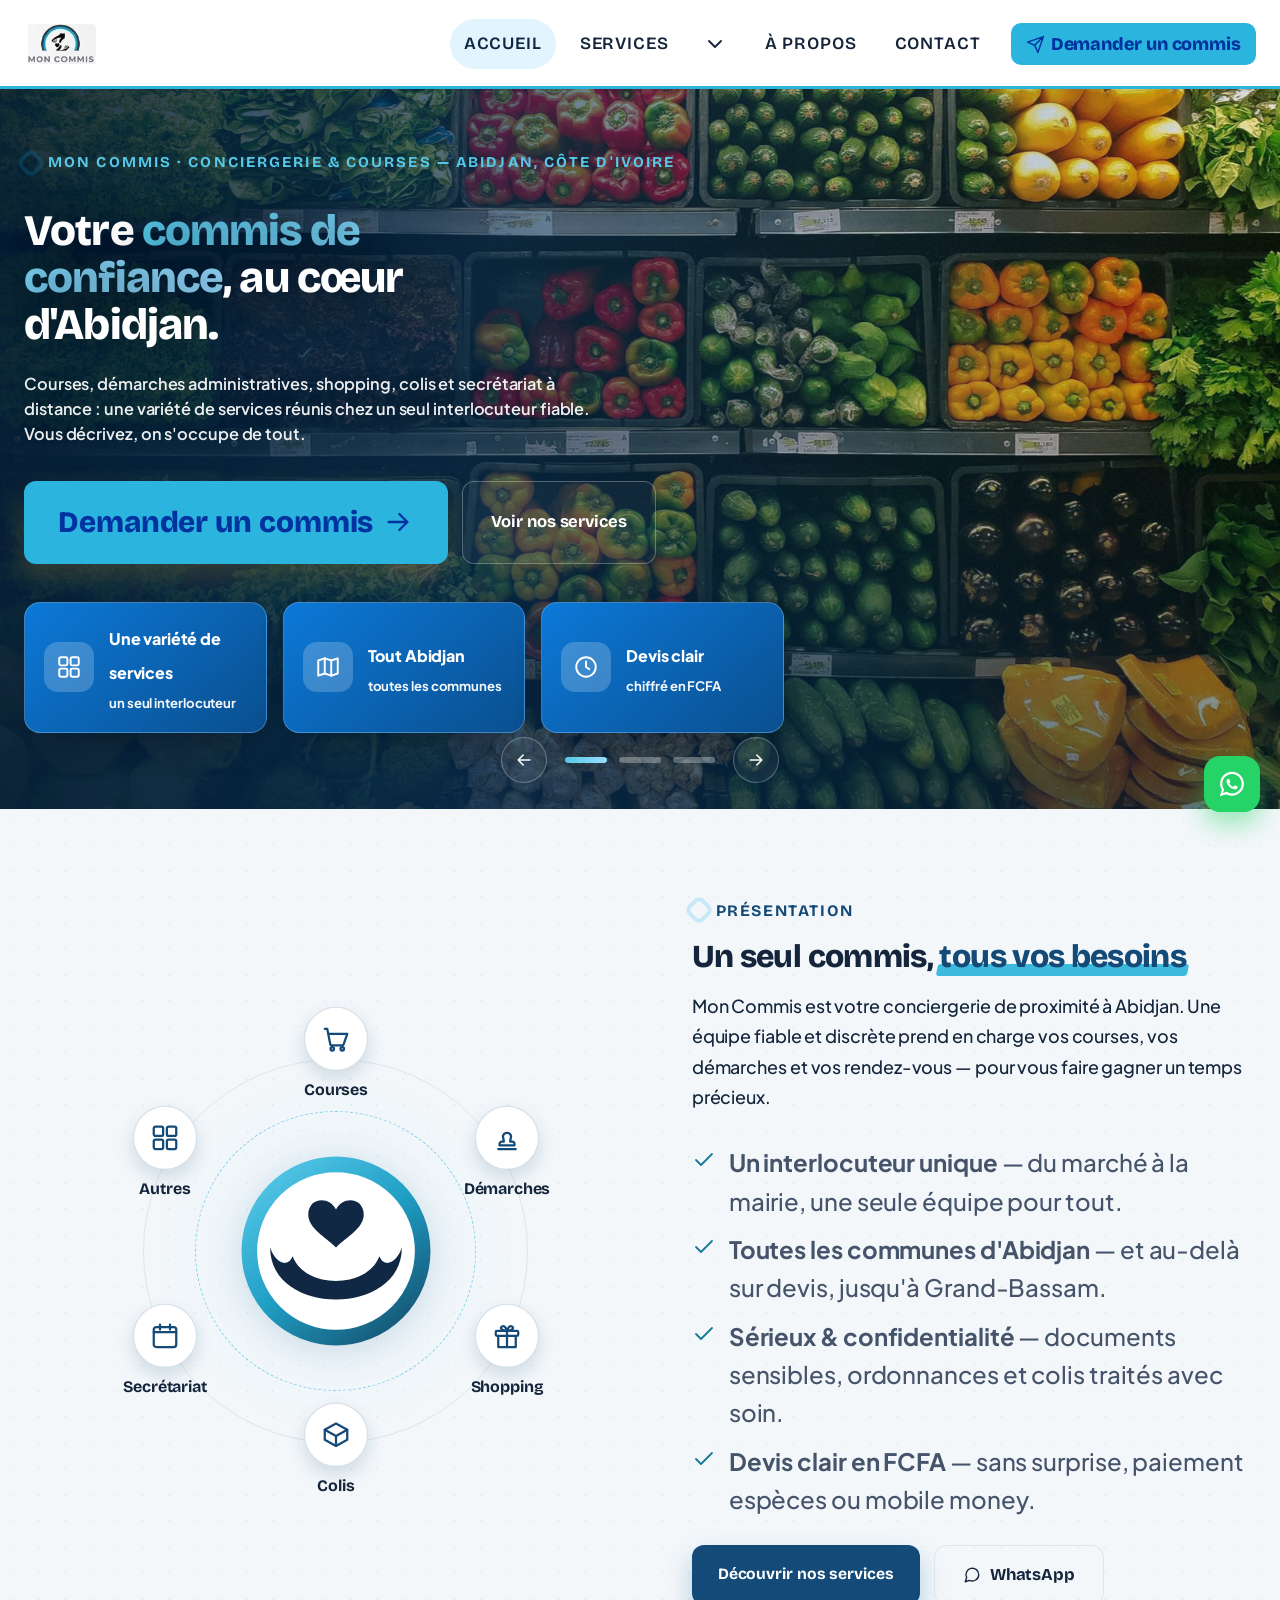
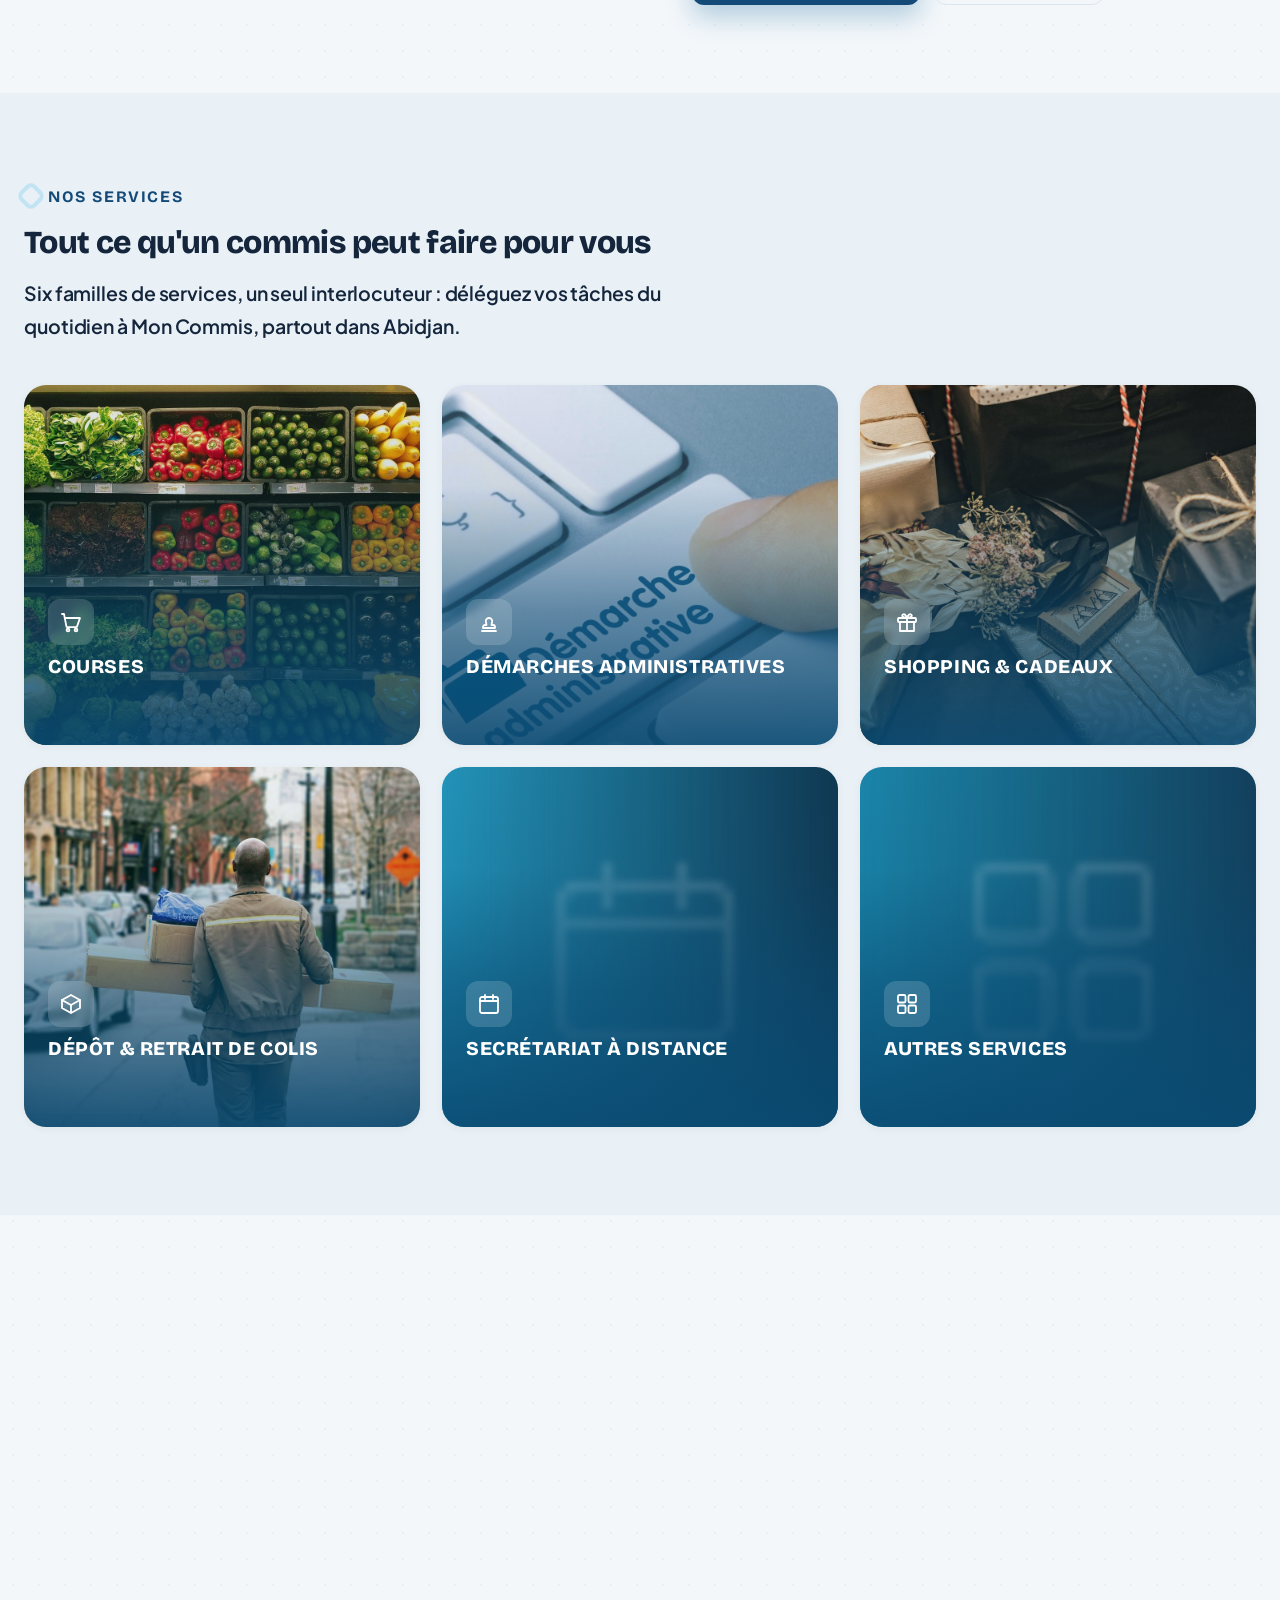
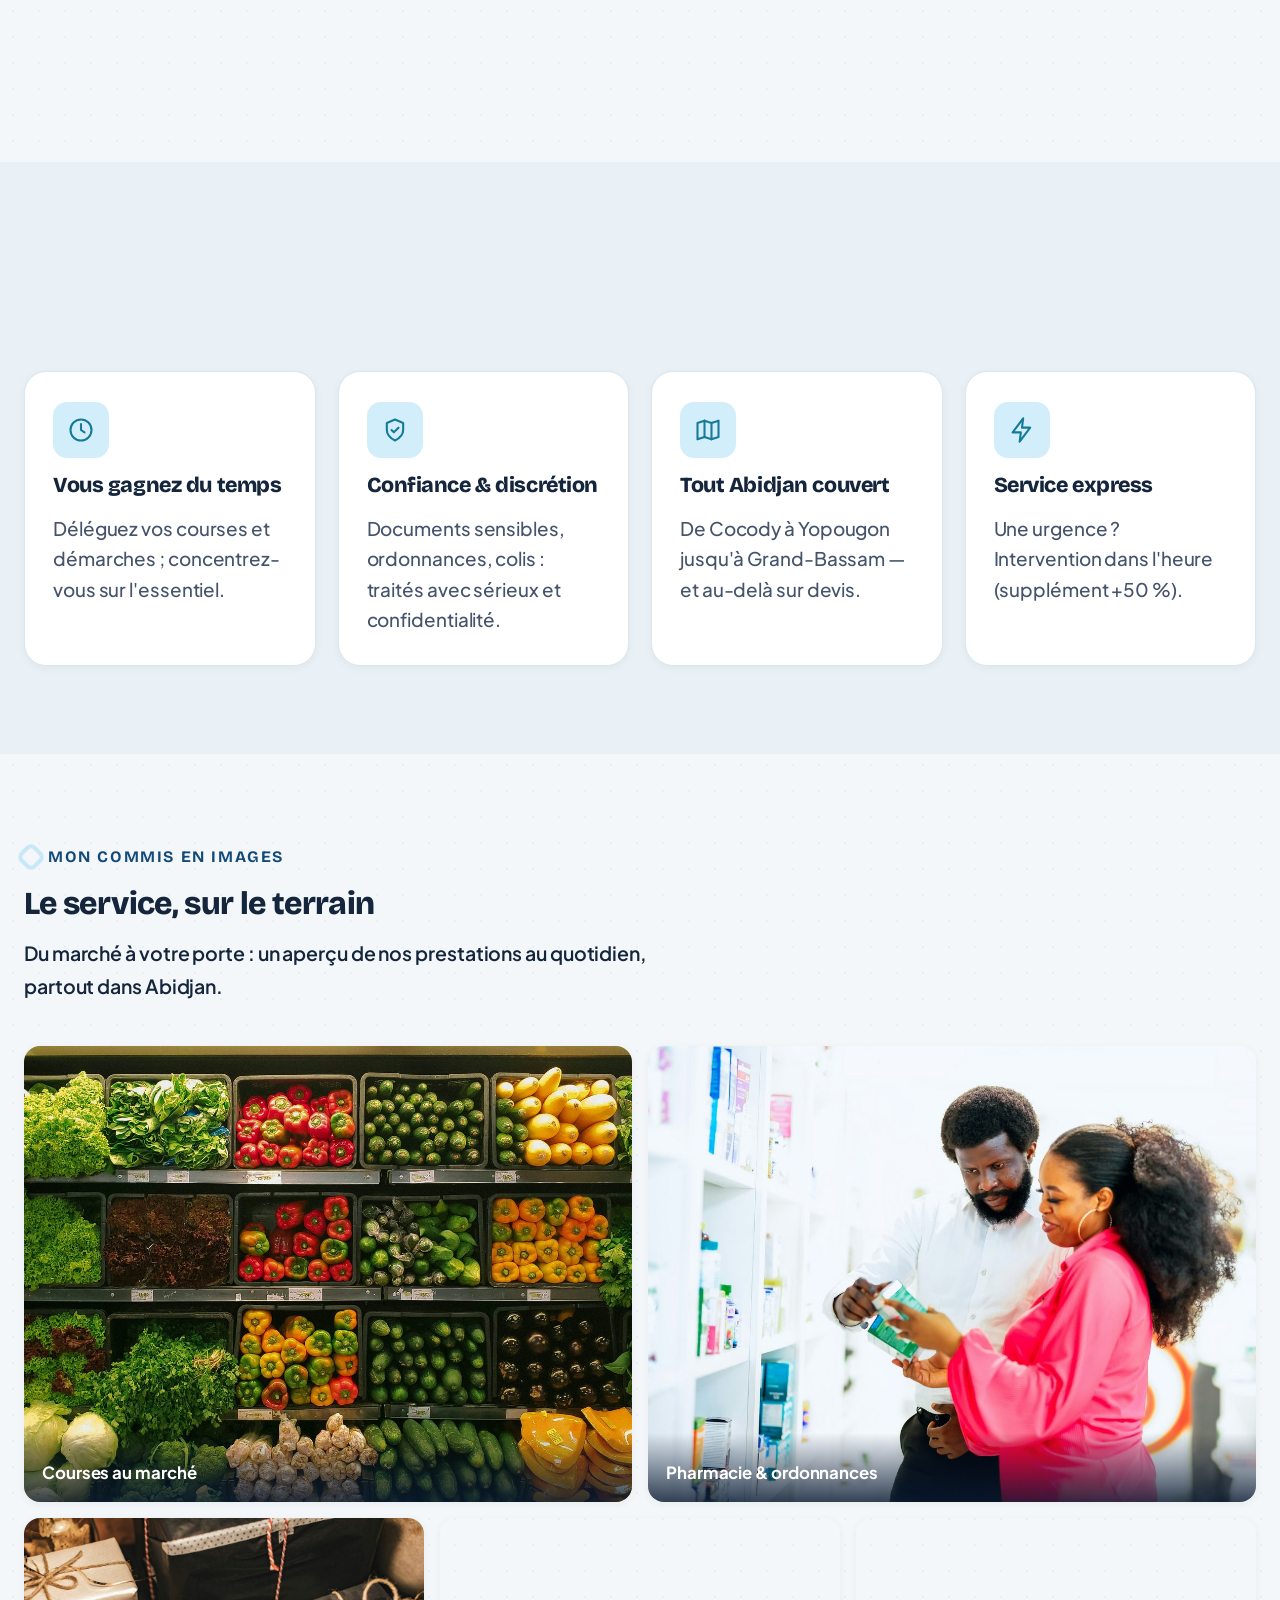
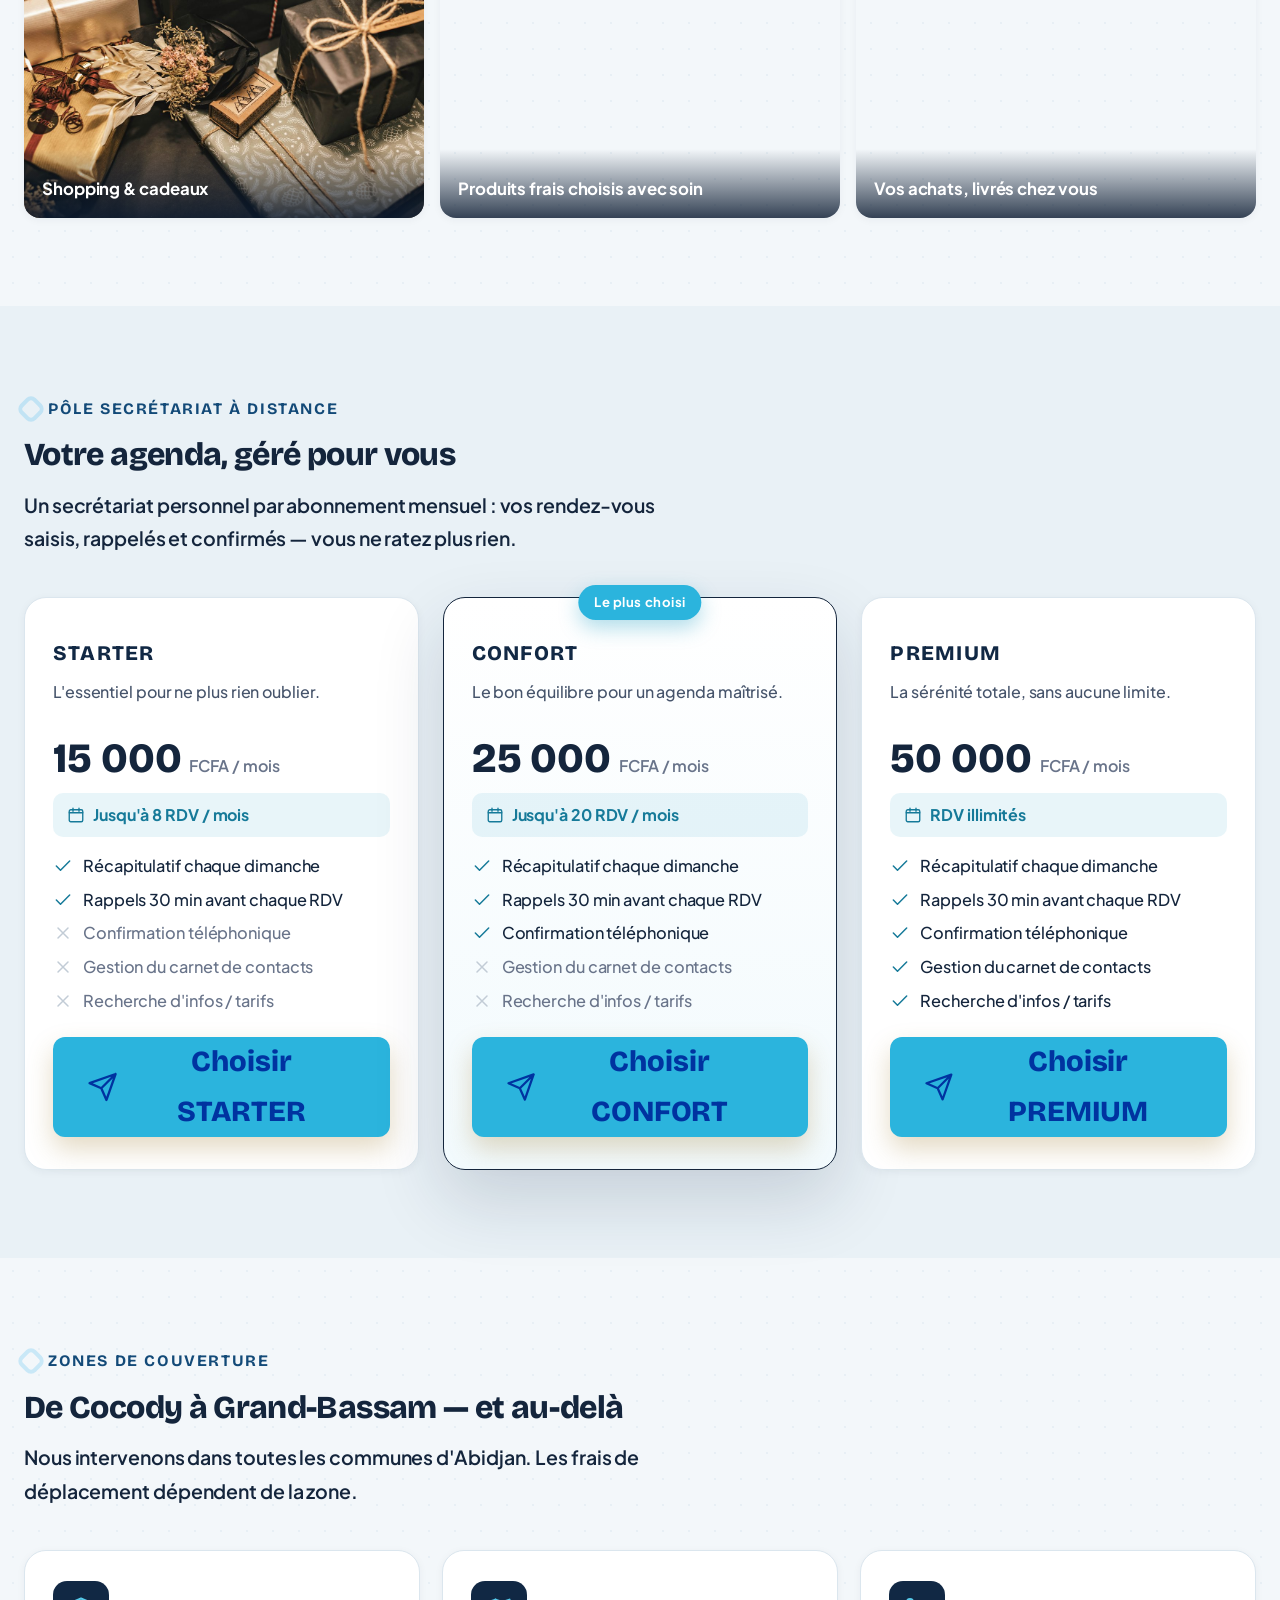
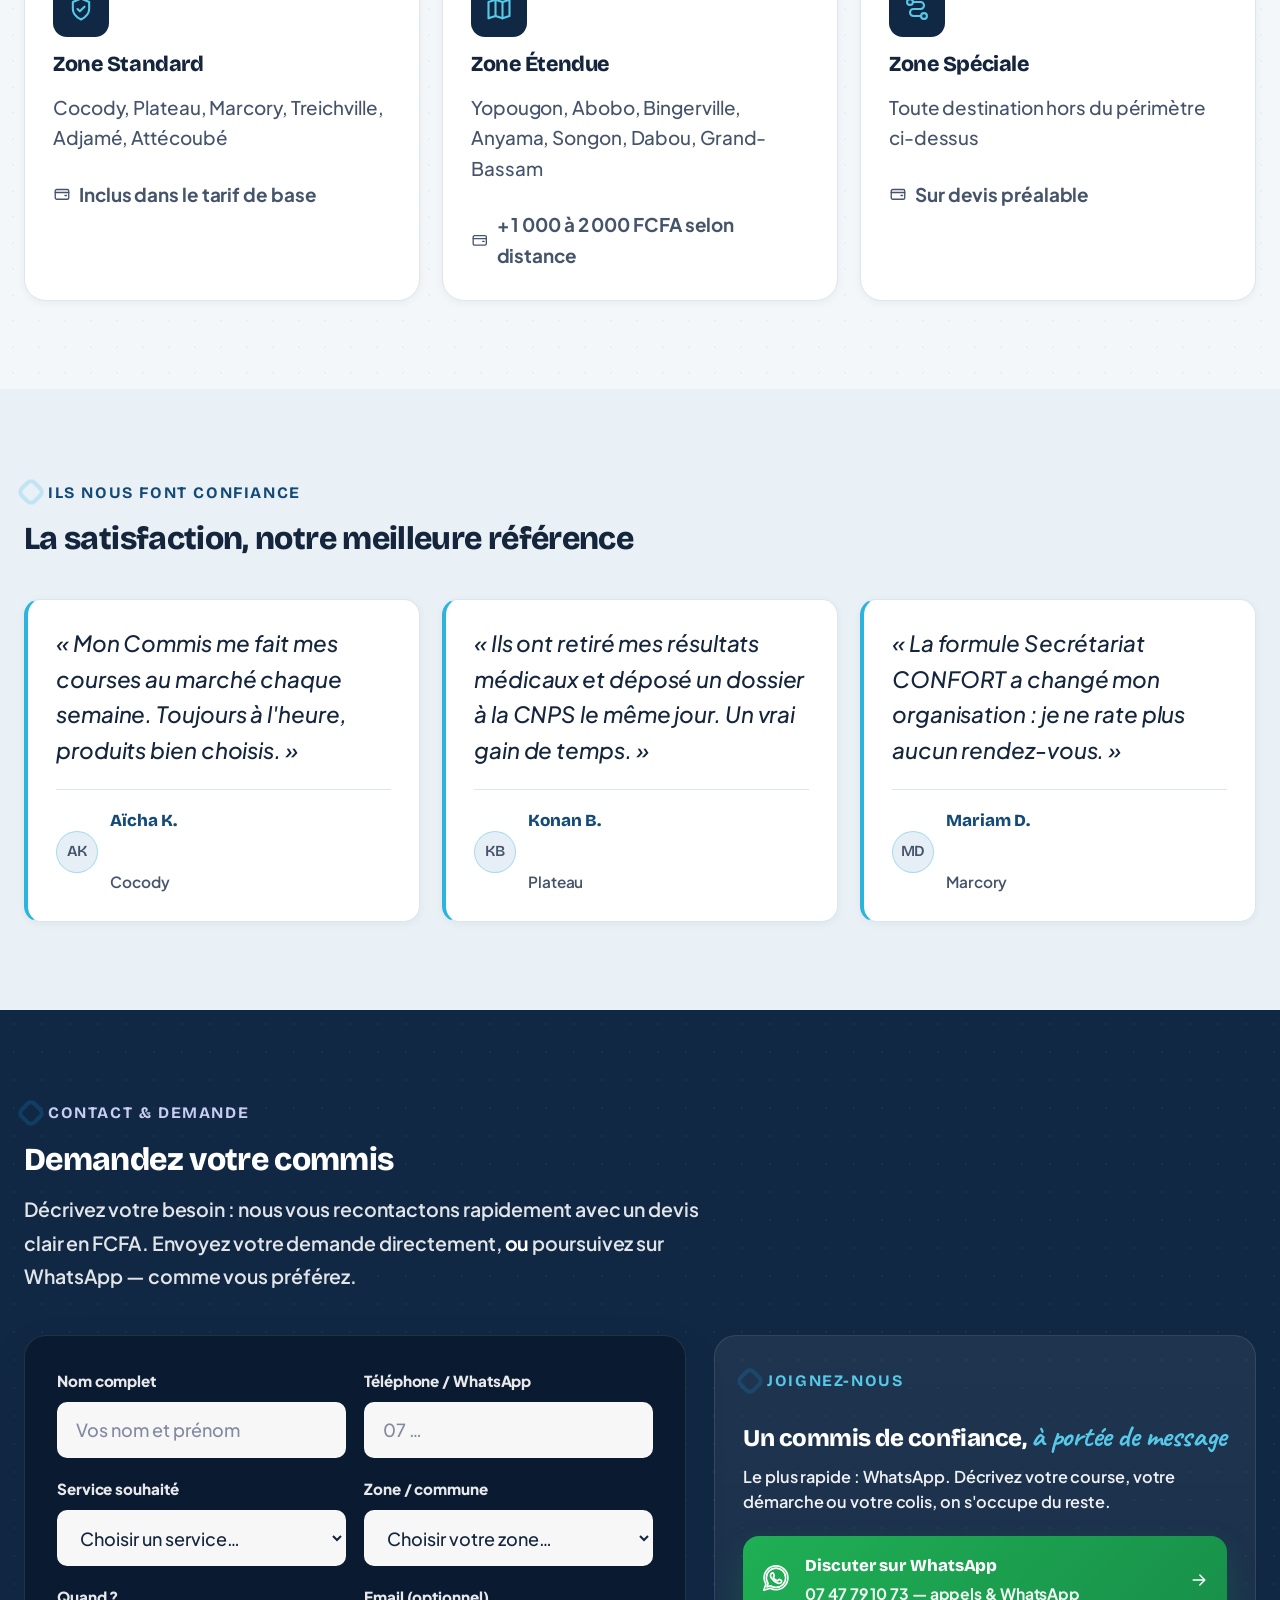
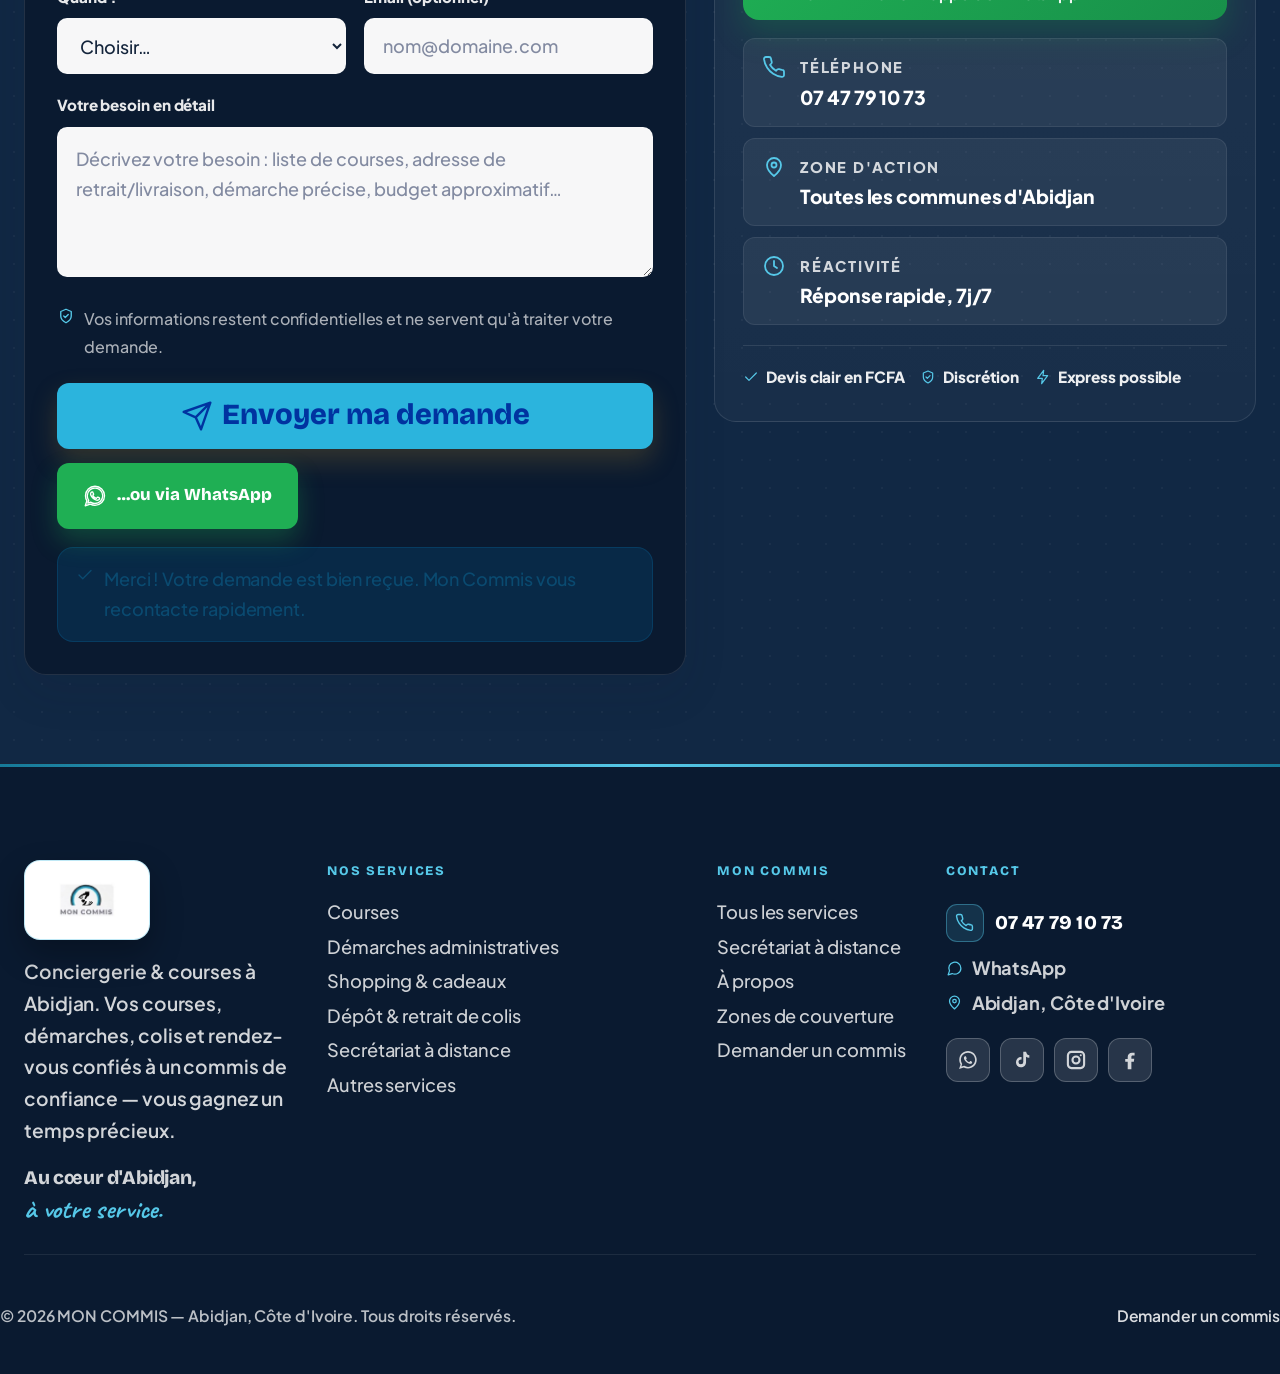
==== index.html @ 53c4c179 "version statique site mon colis" ====
<!doctype html>
<html lang="fr">
<head>
<meta charset="utf-8">
<meta name="viewport" content="width=device-width, initial-scale=1">
<title>Mon Commis — Conciergerie & courses à Abidjan</title>
<meta name="description" content="Mon Commis, votre commis de confiance à Abidjan : courses au marché, pharmacie, démarches administratives, shopping, colis et secrétariat à distance. Devis en FCFA.">
<meta name="robots" content="index,follow,max-image-preview:large">
<meta name="author" content="MON COMMIS">
<meta name="format-detection" content="telephone=no">
<meta name="theme-color" content="#112844">
<link rel="canonical" href="https://moncommis.ci/">
<link rel="icon" href="favicon.ico" sizes="any">
<link rel="icon" type="image/png" sizes="32x32" href="favicon-32x32.png">
<link rel="apple-touch-icon" sizes="180x180" href="apple-touch-icon.png">
<link rel="manifest" href="site.webmanifest">
<meta property="og:site_name" content="Mon Commis">
<meta property="og:type" content="website">
<meta property="og:locale" content="fr_CI">
<meta property="og:title" content="Mon Commis — Conciergerie & courses à Abidjan">
<meta property="og:description" content="Mon Commis, votre commis de confiance à Abidjan : courses au marché, pharmacie, démarches administratives, shopping, colis et secrétariat à distance. Devis en FCFA.">
<meta property="og:url" content="https://moncommis.ci/">
<meta property="og:image" content="https://moncommis.ci/img/brand/og-mon-commis.jpg">
<meta name="twitter:card" content="summary_large_image">
<meta name="twitter:image" content="https://moncommis.ci/img/brand/og-mon-commis.jpg">
<link rel="preconnect" href="https://fonts.googleapis.com">
<link rel="preconnect" href="https://fonts.gstatic.com" crossorigin>
<link href="https://fonts.googleapis.com/css2?family=Bricolage+Grotesque:opsz,wght@12..96,600;12..96,700;12..96,800&family=Hanken+Grotesk:wght@400;500;600;700;800&family=Caveat:wght@600;700&display=swap" rel="stylesheet">
<link href="css/commis-premium.css?v=20260628b1" rel="stylesheet">
<link href="css/commis-brand.css?v=20260628b1" rel="stylesheet">
<script>window.COMMIS_API_URL="/api/demandes/";</script>
<script type="application/ld+json">{"@context": "https://schema.org", "@graph": [{"@type": "LocalBusiness", "@id": "https://moncommis.ci/#business", "name": "MON COMMIS", "url": "https://moncommis.ci/", "image": "https://moncommis.ci/img/brand/og-mon-commis.jpg", "logo": "https://moncommis.ci/img/brand/logo-mon-commis.png", "telephone": "+2250747791073", "email": "contact@moncommis.ci", "priceRange": "FCFA", "description": "Conciergerie & courses à Abidjan : courses au marché, pharmacie, démarches administratives, shopping, colis et secrétariat à distance.", "address": {"@type": "PostalAddress", "addressLocality": "Abidjan", "addressCountry": "CI"}, "geo": {"@type": "GeoCoordinates", "latitude": "5.3599517", "longitude": "-4.0082563"}, "areaServed": "Abidjan", "currenciesAccepted": "XOF", "contactPoint": {"@type": "ContactPoint", "telephone": "+2250747791073", "contactType": "customer service", "areaServed": "CI", "availableLanguage": ["fr"]}}, {"@type": "WebSite", "@id": "https://moncommis.ci/#website", "name": "Mon Commis", "url": "https://moncommis.ci/", "inLanguage": "fr-CI", "publisher": {"@id": "https://moncommis.ci/#business"}}, {"@type": "WebPage", "@id": "https://moncommis.ci/#webpage", "url": "https://moncommis.ci/", "name": "Mon Commis — Conciergerie & courses à Abidjan", "description": "Mon Commis, votre commis de confiance à Abidjan : courses au marché, pharmacie, démarches administratives, shopping, colis et secrétariat à distance. Devis en FCFA.", "isPartOf": {"@id": "https://moncommis.ci/#website"}, "about": {"@id": "https://moncommis.ci/#business"}, "inLanguage": "fr-CI"}]}</script>
</head>
<body class="page-home">
<a class="skip-link" href="#main">Aller au contenu</a>
<header class="site-header">
  <div class="container">
    <div class="header-inner">
      <a class="site-brand" href="index.html" aria-label="MON COMMIS — accueil"><img class="site-logo-img" src="img/brand/logo-mon-commis.jpg" alt="MON COMMIS — conciergerie & courses, Abidjan" width="170" height="108"></a>
      <button class="menu-toggle" type="button" aria-expanded="false" aria-controls="site-nav" aria-label="Ouvrir la navigation"><span></span><span></span><span></span></button>
      <nav class="site-nav" id="site-nav" aria-label="Navigation principale">
        <a class="nav-link is-active" href="index.html">Accueil</a>
        <div class="nav-dropdown nav-dropdown-split">
          <div class="nav-dropdown-head">
            <a class="nav-link nav-link-parent" href="services.html">Services</a>
            <button class="nav-link nav-dropdown-toggle nav-dropdown-toggle-icon" type="button" aria-expanded="false" aria-controls="serv-menu" aria-haspopup="true" aria-label="Afficher les services"><svg class="nx-svg" viewBox="0 0 24 24" aria-hidden="true"><path d="m6 9 6 6 6-6"/></svg></button>
          </div>
          <ul class="nav-dropdown-menu nav-dropdown-menu-list" id="serv-menu" role="menu">
<li role="none"><a class="nav-dropdown-link" href="service-courses.html" role="menuitem">Courses</a></li>
<li role="none"><a class="nav-dropdown-link" href="service-demarches.html" role="menuitem">Démarches administratives</a></li>
<li role="none"><a class="nav-dropdown-link" href="service-shopping.html" role="menuitem">Shopping & cadeaux</a></li>
<li role="none"><a class="nav-dropdown-link" href="service-colis.html" role="menuitem">Dépôt & retrait de colis</a></li>
<li role="none"><a class="nav-dropdown-link" href="secretariat.html" role="menuitem">Secrétariat à distance</a></li>
<li role="none"><a class="nav-dropdown-link" href="service-autres.html" role="menuitem">Autres services</a></li>
<li role="none"><a class="nav-dropdown-link" href="services.html" role="menuitem">Tous nos services &rarr;</a></li>
          </ul>
        </div>
        <a class="nav-link" href="a-propos.html">À propos</a>
        <a class="nav-link" href="contact.html">Contact</a>
        <a class="nav-cta" href="contact.html"><svg class="nx-svg" viewBox="0 0 24 24" aria-hidden="true"><path d="M22 2 11 13M22 2l-7 20-4-9-9-4 20-7z"/></svg> Demander un commis</a>
      </nav>
    </div>
  </div>
</header>
<main id="main">
<section class="nx-hero nx-hero-slider" aria-roledescription="carrousel" aria-label="Mon Commis — présentation">
  <div class="nx-hero-track">
      <article class="nx-hero-slide is-active" data-hero-slide aria-hidden="false">
        <div class="nx-hero-immersive">
          <img class="nx-hero-immersive-bg" src="img/hero/hero-courses.jpg" alt="" aria-hidden="true" fetchpriority="high" decoding="async" width="1920" height="1080">
          <div class="container nx-hero-inner">
            <div class="nx-hero-immersive-copy">
              <span class="nx-eyebrow">Mon Commis · Conciergerie & courses — Abidjan, Côte d'Ivoire</span>
              <h1 class="nx-hero-title">Votre <span class="accent">commis de confiance</span>, au cœur d'Abidjan.</h1>
              <p class="lead">Courses, démarches administratives, shopping, colis et secrétariat à distance : une variété de services réunis chez un seul interlocuteur fiable. Vous décrivez, on s'occupe de tout.</p>
              <div class="nx-hero-cta">
                <a class="btn-lime" href="contact.html">Demander un commis <svg class="nx-svg" viewBox="0 0 24 24" aria-hidden="true"><path d="M5 12h14M13 6l6 6-6 6"/></svg></a>
                <a class="btn-secondary" href="services.html">Voir nos services</a>
              </div>
            </div>
            <div class="nx-hero-kpis">
<div class="nx-kpi"><span class="nx-ico is-lime"><svg class="nx-svg" viewBox="0 0 24 24" aria-hidden="true"><rect x="3" y="3" width="7.5" height="7.5" rx="1.4"/><rect x="13.5" y="3" width="7.5" height="7.5" rx="1.4"/><rect x="3" y="13.5" width="7.5" height="7.5" rx="1.4"/><rect x="13.5" y="13.5" width="7.5" height="7.5" rx="1.4"/></svg></span><div><strong>Une variété de services</strong><small>un seul interlocuteur</small></div></div>
<div class="nx-kpi"><span class="nx-ico is-gold"><svg class="nx-svg" viewBox="0 0 24 24" aria-hidden="true"><path d="m9 4 6 2 6-2v14l-6 2-6-2-6 2V6z"/><path d="M9 4v14M15 6v14"/></svg></span><div><strong>Tout Abidjan</strong><small>toutes les communes</small></div></div>
<div class="nx-kpi"><span class="nx-ico is-navy"><svg class="nx-svg" viewBox="0 0 24 24" aria-hidden="true"><circle cx="12" cy="12" r="9"/><path d="M12 7v5l3 2"/></svg></span><div><strong>Devis clair</strong><small>chiffré en FCFA</small></div></div>
            </div>
          </div>
        </div>
      </article>
      <article class="nx-hero-slide" data-hero-slide aria-hidden="true">
        <div class="nx-hero-immersive">
          <img class="nx-hero-immersive-bg" src="img/hero/hero-shopping.jpg" alt="" aria-hidden="true" loading="lazy" decoding="async" width="1920" height="1080">
          <div class="container nx-hero-inner">
            <div class="nx-hero-immersive-copy">
              <span class="nx-eyebrow">Courses · Shopping · Colis · Démarches</span>
              <p class="nx-hero-title">On s'occupe de tout, <span class="accent">vous gagnez du temps</span>.</p>
              <p class="lead">Du marché à la pharmacie, du shopping aux démarches administratives et à l'acheminement de vos colis : déléguez les tâches qui grignotent vos journées et concentrez-vous sur l'essentiel.</p>
              <div class="nx-hero-cta">
                <a class="btn-lime" href="services.html">Découvrir les services <svg class="nx-svg" viewBox="0 0 24 24" aria-hidden="true"><path d="M5 12h14M13 6l6 6-6 6"/></svg></a>
                <a class="btn-secondary" href="https://wa.me/2250747791073" target="_blank" rel="noopener noreferrer">Discuter sur WhatsApp</a>
              </div>
            </div>
            <div class="nx-hero-kpis">
<div class="nx-kpi"><span class="nx-ico is-lime"><svg class="nx-svg" viewBox="0 0 24 24" aria-hidden="true"><path d="M13 2 4 14h7l-1 8 9-12h-7l1-8z"/></svg></span><div><strong>Service express</strong><small>urgence dans l'heure</small></div></div>
<div class="nx-kpi"><span class="nx-ico is-gold"><svg class="nx-svg" viewBox="0 0 24 24" aria-hidden="true"><path d="M12 3 5 6v6c0 4 3 7 7 9 4-2 7-5 7-9V6l-7-3z"/><path d="m9 12 2 2 4-4"/></svg></span><div><strong>Discrétion</strong><small>documents & achats sensibles</small></div></div>
<div class="nx-kpi"><span class="nx-ico is-navy"><svg class="nx-svg" viewBox="0 0 24 24" aria-hidden="true"><rect x="3" y="6" width="18" height="13" rx="2"/><path d="M3 10h18M16 14h2"/></svg></span><div><strong>Paiement simple</strong><small>espèces & mobile money</small></div></div>
            </div>
          </div>
        </div>
      </article>
      <article class="nx-hero-slide" data-hero-slide aria-hidden="true">
        <div class="nx-hero-immersive">
          <img class="nx-hero-immersive-bg" src="img/hero/hero-pharmacie.jpg" alt="" aria-hidden="true" loading="lazy" decoding="async" width="1920" height="1080">
          <div class="container nx-hero-inner">
            <div class="nx-hero-immersive-copy">
              <span class="nx-eyebrow">Pôle Secrétariat à Distance</span>
              <p class="nx-hero-title">Un <span class="accent">secrétariat personnel</span> qui gère votre agenda.</p>
              <p class="lead">Vos rendez-vous saisis, rappelés et confirmés — vous ne ratez plus rien. Trois formules mensuelles, dès 15 000 FCFA, pour reprendre le contrôle de votre temps.</p>
              <div class="nx-hero-cta">
                <a class="btn-lime" href="secretariat.html">Découvrir le secrétariat <svg class="nx-svg" viewBox="0 0 24 24" aria-hidden="true"><path d="M5 12h14M13 6l6 6-6 6"/></svg></a>
                <a class="btn-secondary" href="secretariat.html#formules">Choisir une formule</a>
              </div>
            </div>
            <div class="nx-hero-kpis">
<div class="nx-kpi"><span class="nx-ico is-lime"><svg class="nx-svg" viewBox="0 0 24 24" aria-hidden="true"><rect x="3" y="5" width="18" height="16" rx="2"/><path d="M3 9h18M8 3v4M16 3v4"/></svg></span><div><strong>Agenda partagé</strong><small>Google Calendar</small></div></div>
<div class="nx-kpi"><span class="nx-ico is-gold"><svg class="nx-svg" viewBox="0 0 24 24" aria-hidden="true"><path d="M18 8a6 6 0 1 0-12 0c0 7-3 9-3 9h18s-3-2-3-9"/><path d="M13.7 21a2 2 0 0 1-3.4 0"/></svg></span><div><strong>Rappels & confirmations</strong><small>avant chaque RDV</small></div></div>
<div class="nx-kpi"><span class="nx-ico is-navy"><svg class="nx-svg" viewBox="0 0 24 24" aria-hidden="true"><path d="m12 3 2.6 5.5 6 .8-4.4 4.2 1.1 6L12 16.8 6.7 19.5l1.1-6L3.4 9.3l6-.8L12 3z"/></svg></span><div><strong>Dès 15 000 FCFA</strong><small>par mois</small></div></div>
            </div>
          </div>
        </div>
      </article>
  </div>
  <div class="container">
    <div class="nx-hero-controls">
      <button type="button" class="nx-hero-arrow is-prev" data-hero-prev aria-label="Diapositive précédente"><svg class="nx-svg" viewBox="0 0 24 24" aria-hidden="true"><path d="M5 12h14M13 6l6 6-6 6"/></svg></button>
      <div class="nx-hero-dots" role="tablist" aria-label="Choisir une diapositive">
<button type="button" class="nx-hero-dot is-active" data-hero-dot aria-label="Diapositive 1"><i class="nx-hero-dot-fill" data-hero-progress aria-hidden="true"></i></button>
<button type="button" class="nx-hero-dot" data-hero-dot aria-label="Diapositive 2"><i class="nx-hero-dot-fill" data-hero-progress aria-hidden="true"></i></button>
<button type="button" class="nx-hero-dot" data-hero-dot aria-label="Diapositive 3"><i class="nx-hero-dot-fill" data-hero-progress aria-hidden="true"></i></button>
      </div>
      <button type="button" class="nx-hero-arrow is-next" data-hero-next aria-label="Diapositive suivante"><svg class="nx-svg" viewBox="0 0 24 24" aria-hidden="true"><path d="M5 12h14M13 6l6 6-6 6"/></svg></button>
    </div>
  </div>
</section><section class="section">
  <div class="container">
    <div class="nx-split nx-why-inline">
      <div class="nx-hub reveal">
  <span class="nx-hub-ring" aria-hidden="true"></span>
  <span class="nx-hub-orbit" aria-hidden="true"></span>
  <div class="nx-hub-rotor"><a class="nx-hub-node" style="left:50.00%;top:12.00%" href="service-courses.html" aria-label="Courses"><span class="nx-hub-node-inner"><span class="nx-hub-ico"><svg class="nx-svg" viewBox="0 0 24 24" aria-hidden="true"><circle cx="9" cy="20" r="1.4"/><circle cx="17" cy="20" r="1.4"/><path d="M3 4h2l2.4 12.4a1 1 0 0 0 1 .8h8.7a1 1 0 0 0 1-.8L21 8H6"/></svg></span><span class="nx-hub-label">Courses</span></span></a>
<a class="nx-hub-node" style="left:82.91%;top:31.00%" href="service-demarches.html" aria-label="Démarches administratives"><span class="nx-hub-node-inner"><span class="nx-hub-ico"><svg class="nx-svg" viewBox="0 0 24 24" aria-hidden="true"><path d="M5 21h14M6 18h12v-1a2 2 0 0 0-2-2h-1.5l.6-3.2A3 3 0 0 0 12.2 8h-.4a3 3 0 0 0-2.9 3.8L9.5 15H8a2 2 0 0 0-2 2v1z"/></svg></span><span class="nx-hub-label">Démarches</span></span></a>
<a class="nx-hub-node" style="left:82.91%;top:69.00%" href="service-shopping.html" aria-label="Shopping & cadeaux"><span class="nx-hub-node-inner"><span class="nx-hub-ico"><svg class="nx-svg" viewBox="0 0 24 24" aria-hidden="true"><rect x="3" y="8" width="18" height="4" rx="1"/><path d="M5 12v9h14v-9M12 8v13"/><path d="M12 8S10.5 3 8 4.5 9 8 12 8zM12 8s1.5-5 4-3.5S15 8 12 8z"/></svg></span><span class="nx-hub-label">Shopping</span></span></a>
<a class="nx-hub-node" style="left:50.00%;top:88.00%" href="service-colis.html" aria-label="Dépôt & retrait de colis"><span class="nx-hub-node-inner"><span class="nx-hub-ico"><svg class="nx-svg" viewBox="0 0 24 24" aria-hidden="true"><path d="m21 8-9-5-9 5 9 5 9-5z"/><path d="M3 8v8l9 5 9-5V8M12 13v8"/></svg></span><span class="nx-hub-label">Colis</span></span></a>
<a class="nx-hub-node" style="left:17.09%;top:69.00%" href="secretariat.html" aria-label="Secrétariat à distance"><span class="nx-hub-node-inner"><span class="nx-hub-ico"><svg class="nx-svg" viewBox="0 0 24 24" aria-hidden="true"><rect x="3" y="5" width="18" height="16" rx="2"/><path d="M3 9h18M8 3v4M16 3v4"/></svg></span><span class="nx-hub-label">Secrétariat</span></span></a>
<a class="nx-hub-node" style="left:17.09%;top:31.00%" href="service-autres.html" aria-label="Autres services"><span class="nx-hub-node-inner"><span class="nx-hub-ico"><svg class="nx-svg" viewBox="0 0 24 24" aria-hidden="true"><rect x="3" y="3" width="7.5" height="7.5" rx="1.4"/><rect x="13.5" y="3" width="7.5" height="7.5" rx="1.4"/><rect x="3" y="13.5" width="7.5" height="7.5" rx="1.4"/><rect x="13.5" y="13.5" width="7.5" height="7.5" rx="1.4"/></svg></span><span class="nx-hub-label">Autres</span></span></a>
</div>
  <span class="nx-hub-core"><img src="img/brand/emblem-mon-commis.svg" alt="MON COMMIS"></span>
</div>
      <div class="reveal d1">
        <span class="nx-eyebrow">Présentation</span>
        <h2 class="section-title">Un seul commis, <span class="nx-mark">tous vos besoins</span></h2>
        <p class="section-copy nx-lead-xl">Mon Commis est votre conciergerie de proximité à Abidjan. Une équipe fiable et discrète prend en charge vos courses, vos démarches et vos rendez-vous — pour vous faire gagner un temps précieux.</p>
        <ul class="nx-list" style="margin-top:18px">
          <li><svg class="nx-svg" viewBox="0 0 24 24" aria-hidden="true"><path d="M20 6 9 17l-5-5"/></svg><span><strong>Un interlocuteur unique</strong> — du marché à la mairie, une seule équipe pour tout.</span></li>
          <li><svg class="nx-svg" viewBox="0 0 24 24" aria-hidden="true"><path d="M20 6 9 17l-5-5"/></svg><span><strong>Toutes les communes d'Abidjan</strong> — et au-delà sur devis, jusqu'à Grand-Bassam.</span></li>
          <li><svg class="nx-svg" viewBox="0 0 24 24" aria-hidden="true"><path d="M20 6 9 17l-5-5"/></svg><span><strong>Sérieux & confidentialité</strong> — documents sensibles, ordonnances et colis traités avec soin.</span></li>
          <li><svg class="nx-svg" viewBox="0 0 24 24" aria-hidden="true"><path d="M20 6 9 17l-5-5"/></svg><span><strong>Devis clair en FCFA</strong> — sans surprise, paiement espèces ou mobile money.</span></li>
        </ul>
        <div class="nx-hero-cta" style="margin-top:26px">
          <a class="btn-main" href="services.html">Découvrir nos services</a>
          <a class="btn-secondary" href="https://wa.me/2250747791073" target="_blank" rel="noopener noreferrer"><svg class="nx-svg" viewBox="0 0 24 24" aria-hidden="true"><path d="M21 11.5a8.5 8.5 0 0 1-12.3 7.6L3 21l1.9-5.7A8.5 8.5 0 1 1 21 11.5z"/></svg> WhatsApp</a>
        </div>
      </div>
    </div>
  </div>
</section><section class="section section-soft" id="services">
  <div class="container">
    <div class="section-header reveal"><div class="section-heading">
      <span class="nx-eyebrow">Nos services</span>
      <h2 class="section-title">Tout ce qu'un commis peut faire pour vous</h2>
      <p class="section-copy">Six familles de services, un seul interlocuteur : déléguez vos tâches du quotidien à Mon Commis, partout dans Abidjan.</p>
    </div></div>
    <div class="nx-grid cols-3 nx-cards-photo"><article class="nx-card-photo reveal" id="courses">
  <img class="nx-card-photo-bg" src="img/services/courses.jpg" alt="" aria-hidden="true" loading="lazy">
  <div class="nx-card-photo-body">
    <span class="nx-card-photo-ico"><svg class="nx-svg" viewBox="0 0 24 24" aria-hidden="true"><circle cx="9" cy="20" r="1.4"/><circle cx="17" cy="20" r="1.4"/><path d="M3 4h2l2.4 12.4a1 1 0 0 0 1 .8h8.7a1 1 0 0 0 1-.8L21 8H6"/></svg></span>
    <h3>Courses</h3>
    <p>Marché, pharmacie, quotidien : vos courses faites et livrées.</p>
    <span class="nx-card-photo-link">En savoir plus <svg class="nx-svg" viewBox="0 0 24 24" aria-hidden="true"><path d="M5 12h14M13 6l6 6-6 6"/></svg></span>
  </div>
  <a class="nx-card-photo-cover" href="service-courses.html" aria-label="Découvrir : Courses"></a>
</article>
<article class="nx-card-photo reveal d1" id="demarches">
  <img class="nx-card-photo-bg" src="img/services/demarches.jpg" alt="" aria-hidden="true" loading="lazy">
  <div class="nx-card-photo-body">
    <span class="nx-card-photo-ico"><svg class="nx-svg" viewBox="0 0 24 24" aria-hidden="true"><path d="M5 21h14M6 18h12v-1a2 2 0 0 0-2-2h-1.5l.6-3.2A3 3 0 0 0 12.2 8h-.4a3 3 0 0 0-2.9 3.8L9.5 15H8a2 2 0 0 0-2 2v1z"/></svg></span>
    <h3>Démarches administratives</h3>
    <p>Vos dossiers déposés, suivis et retirés — sans la file d'attente.</p>
    <span class="nx-card-photo-link">En savoir plus <svg class="nx-svg" viewBox="0 0 24 24" aria-hidden="true"><path d="M5 12h14M13 6l6 6-6 6"/></svg></span>
  </div>
  <a class="nx-card-photo-cover" href="service-demarches.html" aria-label="Découvrir : Démarches administratives"></a>
</article>
<article class="nx-card-photo reveal d2" id="shopping">
  <img class="nx-card-photo-bg" src="img/services/shopping.jpg" alt="" aria-hidden="true" loading="lazy">
  <div class="nx-card-photo-body">
    <span class="nx-card-photo-ico"><svg class="nx-svg" viewBox="0 0 24 24" aria-hidden="true"><rect x="3" y="8" width="18" height="4" rx="1"/><path d="M5 12v9h14v-9M12 8v13"/><path d="M12 8S10.5 3 8 4.5 9 8 12 8zM12 8s1.5-5 4-3.5S15 8 12 8z"/></svg></span>
    <h3>Shopping & cadeaux</h3>
    <p>Le bon article, le beau cadeau — choisis et livrés pour vous.</p>
    <span class="nx-card-photo-link">En savoir plus <svg class="nx-svg" viewBox="0 0 24 24" aria-hidden="true"><path d="M5 12h14M13 6l6 6-6 6"/></svg></span>
  </div>
  <a class="nx-card-photo-cover" href="service-shopping.html" aria-label="Découvrir : Shopping & cadeaux"></a>
</article>
<article class="nx-card-photo reveal" id="colis">
  <img class="nx-card-photo-bg" src="img/services/colis.jpg" alt="" aria-hidden="true" loading="lazy">
  <div class="nx-card-photo-body">
    <span class="nx-card-photo-ico"><svg class="nx-svg" viewBox="0 0 24 24" aria-hidden="true"><path d="m21 8-9-5-9 5 9 5 9-5z"/><path d="M3 8v8l9 5 9-5V8M12 13v8"/></svg></span>
    <h3>Dépôt & retrait de colis</h3>
    <p>Vos colis acheminés d'un point à un autre, en main propre.</p>
    <span class="nx-card-photo-link">En savoir plus <svg class="nx-svg" viewBox="0 0 24 24" aria-hidden="true"><path d="M5 12h14M13 6l6 6-6 6"/></svg></span>
  </div>
  <a class="nx-card-photo-cover" href="service-colis.html" aria-label="Découvrir : Dépôt & retrait de colis"></a>
</article>
<article class="nx-card-photo reveal d1" id="secretariat">
  <img class="nx-card-photo-bg" src="img/services/secretariat.jpg" alt="" aria-hidden="true" loading="lazy">
  <div class="nx-card-photo-body">
    <span class="nx-card-photo-ico"><svg class="nx-svg" viewBox="0 0 24 24" aria-hidden="true"><rect x="3" y="5" width="18" height="16" rx="2"/><path d="M3 9h18M8 3v4M16 3v4"/></svg></span>
    <h3>Secrétariat à distance</h3>
    <p>Votre agenda saisi, rappelé et confirmé — vous ne ratez plus rien.</p>
    <span class="nx-card-photo-link">En savoir plus <svg class="nx-svg" viewBox="0 0 24 24" aria-hidden="true"><path d="M5 12h14M13 6l6 6-6 6"/></svg></span>
  </div>
  <a class="nx-card-photo-cover" href="secretariat.html" aria-label="Découvrir : Secrétariat à distance"></a>
</article>
<article class="nx-card-photo reveal d2" id="autres">
  <img class="nx-card-photo-bg" src="img/services/autres.jpg" alt="" aria-hidden="true" loading="lazy">
  <div class="nx-card-photo-body">
    <span class="nx-card-photo-ico"><svg class="nx-svg" viewBox="0 0 24 24" aria-hidden="true"><rect x="3" y="3" width="7.5" height="7.5" rx="1.4"/><rect x="13.5" y="3" width="7.5" height="7.5" rx="1.4"/><rect x="3" y="13.5" width="7.5" height="7.5" rx="1.4"/><rect x="13.5" y="13.5" width="7.5" height="7.5" rx="1.4"/></svg></span>
    <h3>Autres services</h3>
    <p>Une tâche particulière ? On la prend en charge, sur-mesure.</p>
    <span class="nx-card-photo-link">En savoir plus <svg class="nx-svg" viewBox="0 0 24 24" aria-hidden="true"><path d="M5 12h14M13 6l6 6-6 6"/></svg></span>
  </div>
  <a class="nx-card-photo-cover" href="service-autres.html" aria-label="Découvrir : Autres services"></a>
</article>
</div>
  </div>
</section><section class="section">
  <div class="container">
    <div class="section-header reveal"><div class="section-heading">
      <span class="nx-eyebrow">Comment ça marche</span>
      <h2 class="section-title">Trois étapes, zéro stress</h2>
    </div></div>
    <div class="nx-grid cols-3 mc-steps"><article class="mc-step reveal">
  <span class="mc-step-num">01</span>
  <span class="nx-ico is-navy"><svg class="nx-svg" viewBox="0 0 24 24" aria-hidden="true"><path d="M21 11.5a8.5 8.5 0 0 1-12.3 7.6L3 21l1.9-5.7A8.5 8.5 0 1 1 21 11.5z"/></svg></span>
  <h3>Vous décrivez</h3>
  <p>Envoyez votre besoin par WhatsApp ou via le formulaire — en quelques mots, c'est parti.</p>
</article>
<article class="mc-step reveal">
  <span class="mc-step-num">02</span>
  <span class="nx-ico is-navy"><svg class="nx-svg" viewBox="0 0 24 24" aria-hidden="true"><rect x="3" y="6" width="18" height="13" rx="2"/><path d="M3 10h18M16 14h2"/></svg></span>
  <h3>On confirme & vous réglez</h3>
  <p>Devis clair en FCFA. Les frais de commission sont réglés avant le début de la mission.</p>
</article>
<article class="mc-step reveal">
  <span class="mc-step-num">03</span>
  <span class="nx-ico is-navy"><svg class="nx-svg" viewBox="0 0 24 24" aria-hidden="true"><circle cx="6" cy="6" r="2.5"/><circle cx="18" cy="18" r="2.5"/><path d="M8.5 6H15a3 3 0 0 1 0 6H9a3 3 0 0 0 0 6h6.5"/></svg></span>
  <h3>Votre commis exécute</h3>
  <p>Un commis de confiance s'occupe de tout et vous tient informé jusqu'à la remise en main propre.</p>
</article>
</div>
  </div>
</section><section class="section section-soft">
  <div class="container">
    <div class="section-header reveal"><div class="section-heading">
      <span class="nx-eyebrow">Pourquoi Mon Commis</span>
      <h2 class="section-title">Le bon réflexe pour gagner du temps</h2>
    </div></div>
    <div class="nx-grid cols-4"><article class="nx-card reveal"><span class="nx-ico is-lime"><svg class="nx-svg" viewBox="0 0 24 24" aria-hidden="true"><circle cx="12" cy="12" r="9"/><path d="M12 7v5l3 2"/></svg></span><h3>Vous gagnez du temps</h3><p>Déléguez vos courses et démarches ; concentrez-vous sur l'essentiel.</p></article>
<article class="nx-card reveal"><span class="nx-ico is-lime"><svg class="nx-svg" viewBox="0 0 24 24" aria-hidden="true"><path d="M12 3 5 6v6c0 4 3 7 7 9 4-2 7-5 7-9V6l-7-3z"/><path d="m9 12 2 2 4-4"/></svg></span><h3>Confiance & discrétion</h3><p>Documents sensibles, ordonnances, colis : traités avec sérieux et confidentialité.</p></article>
<article class="nx-card reveal"><span class="nx-ico is-lime"><svg class="nx-svg" viewBox="0 0 24 24" aria-hidden="true"><path d="m9 4 6 2 6-2v14l-6 2-6-2-6 2V6z"/><path d="M9 4v14M15 6v14"/></svg></span><h3>Tout Abidjan couvert</h3><p>De Cocody à Yopougon jusqu'à Grand-Bassam — et au-delà sur devis.</p></article>
<article class="nx-card reveal"><span class="nx-ico is-lime"><svg class="nx-svg" viewBox="0 0 24 24" aria-hidden="true"><path d="M13 2 4 14h7l-1 8 9-12h-7l1-8z"/></svg></span><h3>Service express</h3><p>Une urgence ? Intervention dans l'heure (supplément +50 %).</p></article>
</div>
  </div>
</section><section class="section">
  <div class="container">
    <div class="section-header reveal"><div class="section-heading">
      <span class="nx-eyebrow">Mon Commis en images</span>
      <h2 class="section-title">Le service, sur le terrain</h2>
      <p class="section-copy">Du marché à votre porte : un aperçu de nos prestations au quotidien, partout dans Abidjan.</p>
    </div></div>
    <div class="mc-gallery"><figure class="mc-gal-item reveal"><img src="img/services/courses.jpg" alt="Étal de fruits et légumes frais au marché à Abidjan" loading="lazy" decoding="async"><figcaption>Courses au marché</figcaption></figure>
<figure class="mc-gal-item reveal"><img src="img/services/pharmacie.jpg" alt="Retrait de médicaments et conseils en pharmacie" loading="lazy" decoding="async"><figcaption>Pharmacie & ordonnances</figcaption></figure>
<figure class="mc-gal-item reveal"><img src="img/services/cadeaux.jpg" alt="Cadeaux soigneusement sélectionnés et emballés" loading="lazy" decoding="async"><figcaption>Shopping & cadeaux</figcaption></figure>
<figure class="mc-gal-item reveal"><img src="img/services/marche-2.jpg" alt="Sélection de légumes frais au marché" loading="lazy" decoding="async"><figcaption>Produits frais choisis avec soin</figcaption></figure>
<figure class="mc-gal-item reveal"><img src="img/services/shopping-bag.jpg" alt="Sacs de shopping prêts à être livrés" loading="lazy" decoding="async"><figcaption>Vos achats, livrés chez vous</figcaption></figure>
</div>
  </div>
</section><section class="section section-soft" id="formules">
  <div class="container">
    <div class="section-header reveal"><div class="section-heading">
      <span class="nx-eyebrow">Pôle Secrétariat à Distance</span>
      <h2 class="section-title">Votre agenda, géré pour vous</h2>
      <p class="section-copy">Un secrétariat personnel par abonnement mensuel : vos rendez-vous saisis, rappelés et confirmés — vous ne ratez plus rien.</p>
    </div></div>
    <div class="nx-grid cols-3 nx-prices"><article class="nx-price-card reveal">
  
  <h3 class="nx-price-name">STARTER</h3>
  <p class="nx-price-punch">L'essentiel pour ne plus rien oublier.</p>
  <div class="nx-price-amount"><strong>15 000</strong><span>FCFA / mois</span></div>
  <p class="nx-price-rdv"><svg class="nx-svg" viewBox="0 0 24 24" aria-hidden="true"><rect x="3" y="5" width="18" height="16" rx="2"/><path d="M3 9h18M8 3v4M16 3v4"/></svg> Jusqu'à 8 RDV / mois</p>
  <ul class="nx-price-feats"><li class="is-on"><svg class="nx-svg" viewBox="0 0 24 24" aria-hidden="true"><path d="M20 6 9 17l-5-5"/></svg><span>Récapitulatif chaque dimanche</span></li><li class="is-on"><svg class="nx-svg" viewBox="0 0 24 24" aria-hidden="true"><path d="M20 6 9 17l-5-5"/></svg><span>Rappels 30 min avant chaque RDV</span></li><li class="is-off"><svg class="nx-svg" viewBox="0 0 24 24" aria-hidden="true"><path d="M6 6l12 12M18 6 6 18"/></svg><span>Confirmation téléphonique</span></li><li class="is-off"><svg class="nx-svg" viewBox="0 0 24 24" aria-hidden="true"><path d="M6 6l12 12M18 6 6 18"/></svg><span>Gestion du carnet de contacts</span></li><li class="is-off"><svg class="nx-svg" viewBox="0 0 24 24" aria-hidden="true"><path d="M6 6l12 12M18 6 6 18"/></svg><span>Recherche d'infos / tarifs</span></li></ul>
  <a class="btn-lime nx-price-cta" href="contact.html?formule=starter"><svg class="nx-svg" viewBox="0 0 24 24" aria-hidden="true"><path d="M22 2 11 13M22 2l-7 20-4-9-9-4 20-7z"/></svg> Choisir STARTER</a>
</article>
<article class="nx-price-card reveal is-featured">
  <span class="nx-price-badge">Le plus choisi</span>
  <h3 class="nx-price-name">CONFORT</h3>
  <p class="nx-price-punch">Le bon équilibre pour un agenda maîtrisé.</p>
  <div class="nx-price-amount"><strong>25 000</strong><span>FCFA / mois</span></div>
  <p class="nx-price-rdv"><svg class="nx-svg" viewBox="0 0 24 24" aria-hidden="true"><rect x="3" y="5" width="18" height="16" rx="2"/><path d="M3 9h18M8 3v4M16 3v4"/></svg> Jusqu'à 20 RDV / mois</p>
  <ul class="nx-price-feats"><li class="is-on"><svg class="nx-svg" viewBox="0 0 24 24" aria-hidden="true"><path d="M20 6 9 17l-5-5"/></svg><span>Récapitulatif chaque dimanche</span></li><li class="is-on"><svg class="nx-svg" viewBox="0 0 24 24" aria-hidden="true"><path d="M20 6 9 17l-5-5"/></svg><span>Rappels 30 min avant chaque RDV</span></li><li class="is-on"><svg class="nx-svg" viewBox="0 0 24 24" aria-hidden="true"><path d="M20 6 9 17l-5-5"/></svg><span>Confirmation téléphonique</span></li><li class="is-off"><svg class="nx-svg" viewBox="0 0 24 24" aria-hidden="true"><path d="M6 6l12 12M18 6 6 18"/></svg><span>Gestion du carnet de contacts</span></li><li class="is-off"><svg class="nx-svg" viewBox="0 0 24 24" aria-hidden="true"><path d="M6 6l12 12M18 6 6 18"/></svg><span>Recherche d'infos / tarifs</span></li></ul>
  <a class="btn-lime nx-price-cta" href="contact.html?formule=confort"><svg class="nx-svg" viewBox="0 0 24 24" aria-hidden="true"><path d="M22 2 11 13M22 2l-7 20-4-9-9-4 20-7z"/></svg> Choisir CONFORT</a>
</article>
<article class="nx-price-card reveal">
  
  <h3 class="nx-price-name">PREMIUM</h3>
  <p class="nx-price-punch">La sérénité totale, sans aucune limite.</p>
  <div class="nx-price-amount"><strong>50 000</strong><span>FCFA / mois</span></div>
  <p class="nx-price-rdv"><svg class="nx-svg" viewBox="0 0 24 24" aria-hidden="true"><rect x="3" y="5" width="18" height="16" rx="2"/><path d="M3 9h18M8 3v4M16 3v4"/></svg> RDV illimités</p>
  <ul class="nx-price-feats"><li class="is-on"><svg class="nx-svg" viewBox="0 0 24 24" aria-hidden="true"><path d="M20 6 9 17l-5-5"/></svg><span>Récapitulatif chaque dimanche</span></li><li class="is-on"><svg class="nx-svg" viewBox="0 0 24 24" aria-hidden="true"><path d="M20 6 9 17l-5-5"/></svg><span>Rappels 30 min avant chaque RDV</span></li><li class="is-on"><svg class="nx-svg" viewBox="0 0 24 24" aria-hidden="true"><path d="M20 6 9 17l-5-5"/></svg><span>Confirmation téléphonique</span></li><li class="is-on"><svg class="nx-svg" viewBox="0 0 24 24" aria-hidden="true"><path d="M20 6 9 17l-5-5"/></svg><span>Gestion du carnet de contacts</span></li><li class="is-on"><svg class="nx-svg" viewBox="0 0 24 24" aria-hidden="true"><path d="M20 6 9 17l-5-5"/></svg><span>Recherche d'infos / tarifs</span></li></ul>
  <a class="btn-lime nx-price-cta" href="contact.html?formule=premium"><svg class="nx-svg" viewBox="0 0 24 24" aria-hidden="true"><path d="M22 2 11 13M22 2l-7 20-4-9-9-4 20-7z"/></svg> Choisir PREMIUM</a>
</article>
</div>
    
  </div>
</section><section class="section" id="zones">
  <div class="container">
    <div class="section-header reveal"><div class="section-heading">
      <span class="nx-eyebrow">Zones de couverture</span>
      <h2 class="section-title">De Cocody à Grand-Bassam — et au-delà</h2>
      <p class="section-copy">Nous intervenons dans toutes les communes d'Abidjan. Les frais de déplacement dépendent de la zone.</p>
    </div></div>
    <div class="nx-grid cols-3"><article class="nx-card reveal">
  <span class="nx-ico is-navy"><svg class="nx-svg" viewBox="0 0 24 24" aria-hidden="true"><path d="M12 3 5 6v6c0 4 3 7 7 9 4-2 7-5 7-9V6l-7-3z"/><path d="m9 12 2 2 4-4"/></svg></span>
  <h3>Zone Standard</h3>
  <p>Cocody, Plateau, Marcory, Treichville, Adjamé, Attécoubé</p>
  <p class="nx-zone-fee"><svg class="nx-svg" viewBox="0 0 24 24" aria-hidden="true"><rect x="3" y="6" width="18" height="13" rx="2"/><path d="M3 10h18M16 14h2"/></svg> <strong>Inclus dans le tarif de base</strong></p>
</article>
<article class="nx-card reveal">
  <span class="nx-ico is-navy"><svg class="nx-svg" viewBox="0 0 24 24" aria-hidden="true"><path d="m9 4 6 2 6-2v14l-6 2-6-2-6 2V6z"/><path d="M9 4v14M15 6v14"/></svg></span>
  <h3>Zone Étendue</h3>
  <p>Yopougon, Abobo, Bingerville, Anyama, Songon, Dabou, Grand-Bassam</p>
  <p class="nx-zone-fee"><svg class="nx-svg" viewBox="0 0 24 24" aria-hidden="true"><rect x="3" y="6" width="18" height="13" rx="2"/><path d="M3 10h18M16 14h2"/></svg> <strong>+ 1 000 à 2 000 FCFA selon distance</strong></p>
</article>
<article class="nx-card reveal">
  <span class="nx-ico is-navy"><svg class="nx-svg" viewBox="0 0 24 24" aria-hidden="true"><circle cx="6" cy="6" r="2.5"/><circle cx="18" cy="18" r="2.5"/><path d="M8.5 6H15a3 3 0 0 1 0 6H9a3 3 0 0 0 0 6h6.5"/></svg></span>
  <h3>Zone Spéciale</h3>
  <p>Toute destination hors du périmètre ci-dessus</p>
  <p class="nx-zone-fee"><svg class="nx-svg" viewBox="0 0 24 24" aria-hidden="true"><rect x="3" y="6" width="18" height="13" rx="2"/><path d="M3 10h18M16 14h2"/></svg> <strong>Sur devis préalable</strong></p>
</article>
</div>
  </div>
</section><section class="section section-soft">
  <div class="container">
    <div class="section-header reveal"><div class="section-heading">
      <span class="nx-eyebrow">Ils nous font confiance</span>
      <h2 class="section-title">La satisfaction, notre meilleure référence</h2>
    </div></div>
    <div class="nx-grid cols-3"><article class="nx-quote reveal"><p>« Mon Commis me fait mes courses au marché chaque semaine. Toujours à l'heure, produits bien choisis. »</p><div class="nx-quote-by"><span class="nx-avatar">AK</span><div><strong>Aïcha K.</strong><br><span>Cocody</span></div></div></article>
<article class="nx-quote reveal"><p>« Ils ont retiré mes résultats médicaux et déposé un dossier à la CNPS le même jour. Un vrai gain de temps. »</p><div class="nx-quote-by"><span class="nx-avatar">KB</span><div><strong>Konan B.</strong><br><span>Plateau</span></div></div></article>
<article class="nx-quote reveal"><p>« La formule Secrétariat CONFORT a changé mon organisation : je ne rate plus aucun rendez-vous. »</p><div class="nx-quote-by"><span class="nx-avatar">MD</span><div><strong>Mariam D.</strong><br><span>Marcory</span></div></div></article>
</div>
  </div>
</section><section id="contact" class="section section-dark nx-contact">
  <div class="container">
    <div class="section-header reveal"><div class="section-heading">
      <span class="nx-eyebrow">Contact & demande</span>
      <h2 class="section-title">Demandez votre commis</h2>
      <p class="section-copy">Décrivez votre besoin : nous vous recontactons rapidement avec un devis clair en FCFA. Envoyez votre demande directement, <strong>ou</strong> poursuivez sur WhatsApp — comme vous préférez.</p>
    </div></div>
    <div class="contact-layout">
      <div class="form-shell reveal">
        <form id="contact-brief" data-wa="2250747791073" novalidate>
          <div class="form-grid">
            <div class="form-group"><label class="form-label" for="full-name">Nom complet</label><input class="form-control" id="full-name" name="full_name" type="text" autocomplete="name" placeholder="Vos nom et prénom" data-field data-label="Nom"></div>
            <div class="form-group"><label class="form-label" for="phone-number">Téléphone / WhatsApp</label><input class="form-control" id="phone-number" name="phone_number" type="tel" autocomplete="tel" placeholder="07 …" data-field data-label="Téléphone"></div>
            <div class="form-group"><label class="form-label" for="service-type">Service souhaité</label><select class="form-control" id="service-type" name="project_type" data-field data-label="Service"><option value="">Choisir un service…</option><option value="Courses">Courses</option><option value="Démarches administratives">Démarches administratives</option><option value="Shopping & cadeaux">Shopping & cadeaux</option><option value="Dépôt & retrait de colis">Dépôt & retrait de colis</option><option value="Secrétariat à distance">Secrétariat à distance</option><option value="Autres services">Autres services</option></select></div>
            <div class="form-group"><label class="form-label" for="zone">Zone / commune</label><select class="form-control" id="zone" name="location" data-field data-label="Zone"><option value="">Choisir votre zone…</option><option value="Zone Standard">Zone Standard</option><option value="Zone Étendue">Zone Étendue</option><option value="Zone Spéciale">Zone Spéciale</option></select></div>
            <div class="form-group"><label class="form-label" for="echeance">Quand ?</label><select class="form-control" id="echeance" name="timeline" data-field data-label="Échéance"><option value="">Choisir…</option><option>Dès que possible</option><option value="Urgent (dans l'heure, +50%)">Urgent — dans l'heure (+50 %)</option><option>Aujourd'hui</option><option>Cette semaine</option></select></div>
            <div class="form-group"><label class="form-label" for="email-address">Email (optionnel)</label><input class="form-control" id="email-address" name="email_address" type="email" autocomplete="email" placeholder="nom@domaine.com" data-field data-label="Email"></div>
            <div class="form-group full"><label class="form-label" for="project-message">Votre besoin en détail</label><textarea class="form-control" id="project-message" name="project_message" placeholder="Décrivez votre besoin : liste de courses, adresse de retrait/livraison, démarche précise, budget approximatif…" data-field data-label="Détails"></textarea></div>
          </div>
          <p class="form-note"><svg class="nx-svg" viewBox="0 0 24 24" aria-hidden="true"><path d="M12 3 5 6v6c0 4 3 7 7 9 4-2 7-5 7-9V6l-7-3z"/><path d="m9 12 2 2 4-4"/></svg> Vos informations restent confidentielles et ne servent qu'à traiter votre demande.</p>
          <div class="nx-contact-actions">
            <button class="btn-lime" type="submit"><svg class="nx-svg" viewBox="0 0 24 24" aria-hidden="true"><path d="M22 2 11 13M22 2l-7 20-4-9-9-4 20-7z"/></svg> Envoyer ma demande</button>
            <button class="btn-wa" type="button" data-wa-contact data-wa="2250747791073"><svg class="nx-svg" viewBox="0 0 32 32" aria-hidden="true"><path d="M16 3C9 3 3.3 8.7 3.3 15.7c0 2.4.7 4.7 1.9 6.7L3 29l6.8-2.1c1.9 1 4 1.6 6.2 1.6 7 0 12.7-5.7 12.7-12.7S23 3 16 3Zm0 23c-1.9 0-3.7-.5-5.3-1.5l-.4-.2-3.9 1.2 1.2-3.8-.3-.4c-1.1-1.7-1.6-3.6-1.6-5.6C5.7 10 10.3 5.4 16 5.4S26.3 10 26.3 15.7 21.7 26 16 26Zm5.7-7.5c-.3-.2-1.8-.9-2.1-1-.3-.1-.5-.2-.7.2-.2.3-.8 1-.9 1.2-.2.2-.3.2-.6.1-.3-.2-1.3-.5-2.5-1.5-.9-.8-1.5-1.8-1.7-2.1-.2-.3 0-.5.1-.6l.5-.5c.1-.2.2-.3.3-.5.1-.2 0-.4 0-.5l-.9-2.2c-.2-.6-.5-.5-.7-.5h-.6c-.2 0-.5.1-.8.4-.3.3-1 1-1 2.4s1.1 2.8 1.2 3c.2.2 2.1 3.2 5 4.5.7.3 1.2.5 1.7.6.7.2 1.3.2 1.8.1.6-.1 1.8-.7 2-1.4.3-.7.3-1.3.2-1.4-.1-.1-.3-.2-.6-.4Z"/></svg> …ou via WhatsApp</button>
          </div>
          <div class="form-success" hidden><svg class="nx-svg" viewBox="0 0 24 24" aria-hidden="true"><path d="M20 6 9 17l-5-5"/></svg> Merci ! Votre demande est bien reçue. Mon Commis vous recontacte rapidement.</div>
          <div class="form-error" hidden style="color:#ffd0d0;margin-top:12px;font-weight:600;"></div>
        </form>
      </div>
      <aside class="nx-contact-card reveal d1">
        <span class="nx-eyebrow">Joignez-nous</span>
        <h3>Un commis de confiance, <span class="nx-script">à portée de message</span></h3>
        <p>Le plus rapide : WhatsApp. Décrivez votre course, votre démarche ou votre colis, on s'occupe du reste.</p>
        <a class="nx-contact-wa" href="https://wa.me/2250747791073" target="_blank" rel="noopener noreferrer">
          <span class="nx-contact-wa-ico"><svg class="nx-svg" viewBox="0 0 32 32" aria-hidden="true"><path d="M16 3C9 3 3.3 8.7 3.3 15.7c0 2.4.7 4.7 1.9 6.7L3 29l6.8-2.1c1.9 1 4 1.6 6.2 1.6 7 0 12.7-5.7 12.7-12.7S23 3 16 3Zm0 23c-1.9 0-3.7-.5-5.3-1.5l-.4-.2-3.9 1.2 1.2-3.8-.3-.4c-1.1-1.7-1.6-3.6-1.6-5.6C5.7 10 10.3 5.4 16 5.4S26.3 10 26.3 15.7 21.7 26 16 26Zm5.7-7.5c-.3-.2-1.8-.9-2.1-1-.3-.1-.5-.2-.7.2-.2.3-.8 1-.9 1.2-.2.2-.3.2-.6.1-.3-.2-1.3-.5-2.5-1.5-.9-.8-1.5-1.8-1.7-2.1-.2-.3 0-.5.1-.6l.5-.5c.1-.2.2-.3.3-.5.1-.2 0-.4 0-.5l-.9-2.2c-.2-.6-.5-.5-.7-.5h-.6c-.2 0-.5.1-.8.4-.3.3-1 1-1 2.4s1.1 2.8 1.2 3c.2.2 2.1 3.2 5 4.5.7.3 1.2.5 1.7.6.7.2 1.3.2 1.8.1.6-.1 1.8-.7 2-1.4.3-.7.3-1.3.2-1.4-.1-.1-.3-.2-.6-.4Z"/></svg></span>
          <span class="nx-contact-wa-txt"><strong>Discuter sur WhatsApp</strong><small>07 47 79 10 73 — appels & WhatsApp</small></span>
          <span class="nx-contact-wa-arr"><svg class="nx-svg" viewBox="0 0 24 24" aria-hidden="true"><path d="M5 12h14M13 6l6 6-6 6"/></svg></span>
        </a>
        <div class="contact-points">
          <a class="contact-point" href="tel:+2250747791073"><svg class="nx-svg" viewBox="0 0 24 24" aria-hidden="true"><path d="M22 16.9v3a2 2 0 0 1-2.2 2 19.8 19.8 0 0 1-8.6-3.1 19.5 19.5 0 0 1-6-6A19.8 19.8 0 0 1 2 4.2 2 2 0 0 1 4 2h3a2 2 0 0 1 2 1.7c.1 1 .4 2 .7 2.9a2 2 0 0 1-.5 2.1L8 9.8a16 16 0 0 0 6 6l1.1-1.1a2 2 0 0 1 2.1-.5c.9.3 1.9.6 2.9.7A2 2 0 0 1 22 16.9z"/></svg><div><strong>Téléphone</strong><span>07 47 79 10 73</span></div></a>
          <div class="contact-point"><svg class="nx-svg" viewBox="0 0 24 24" aria-hidden="true"><path d="M12 21s-7-5.5-7-11a7 7 0 0 1 14 0c0 5.5-7 11-7 11z"/><circle cx="12" cy="10" r="2.5"/></svg><div><strong>Zone d'action</strong><span>Toutes les communes d'Abidjan</span></div></div>
          <div class="contact-point"><svg class="nx-svg" viewBox="0 0 24 24" aria-hidden="true"><circle cx="12" cy="12" r="9"/><path d="M12 7v5l3 2"/></svg><div><strong>Réactivité</strong><span>Réponse rapide, 7j/7</span></div></div>
        </div>
        <div class="nx-contact-trust">
          <span><svg class="nx-svg" viewBox="0 0 24 24" aria-hidden="true"><path d="M20 6 9 17l-5-5"/></svg> Devis clair en FCFA</span>
          <span><svg class="nx-svg" viewBox="0 0 24 24" aria-hidden="true"><path d="M12 3 5 6v6c0 4 3 7 7 9 4-2 7-5 7-9V6l-7-3z"/><path d="m9 12 2 2 4-4"/></svg> Discrétion</span>
          <span><svg class="nx-svg" viewBox="0 0 24 24" aria-hidden="true"><path d="M13 2 4 14h7l-1 8 9-12h-7l1-8z"/></svg> Express possible</span>
        </div>
      </aside>
    </div>
  </div>
</section></main>
<footer class="site-footer">
  <div class="footer-main">
    <div class="container">
      <div class="footer-top">
        <div class="footer-brand">
          <a class="site-brand" href="index.html" aria-label="MON COMMIS — accueil"><img class="site-logo-img" src="img/brand/logo-mon-commis.jpg" alt="MON COMMIS — conciergerie & courses, Abidjan" width="170" height="108"></a>
          <p class="footer-desc">Conciergerie & courses à Abidjan. Vos courses, démarches, colis et rendez-vous confiés à un commis de confiance — vous gagnez un temps précieux.</p>
          <p class="footer-tagline">Au cœur d'Abidjan, <span class="nx-script">à votre service.</span></p>
        </div>
        <div class="footer-nav">
          <h4>Nos services</h4>
          <a href="service-courses.html">Courses</a>
<a href="service-demarches.html">Démarches administratives</a>
<a href="service-shopping.html">Shopping & cadeaux</a>
<a href="service-colis.html">Dépôt & retrait de colis</a>
<a href="secretariat.html">Secrétariat à distance</a>
<a href="service-autres.html">Autres services</a>

        </div>
        <div class="footer-nav">
          <h4>Mon Commis</h4>
          <a href="services.html">Tous les services</a>
          <a href="secretariat.html">Secrétariat à distance</a>
          <a href="a-propos.html">À propos</a>
          <a href="services.html#zones">Zones de couverture</a>
          <a href="contact.html">Demander un commis</a>
        </div>
        <div class="footer-nav footer-nav-contact">
          <h4>Contact</h4>
          <a class="footer-phone" href="tel:+2250747791073"><span class="footer-phone-ico"><svg class="nx-svg" viewBox="0 0 24 24" aria-hidden="true"><path d="M22 16.9v3a2 2 0 0 1-2.2 2 19.8 19.8 0 0 1-8.6-3.1 19.5 19.5 0 0 1-6-6A19.8 19.8 0 0 1 2 4.2 2 2 0 0 1 4 2h3a2 2 0 0 1 2 1.7c.1 1 .4 2 .7 2.9a2 2 0 0 1-.5 2.1L8 9.8a16 16 0 0 0 6 6l1.1-1.1a2 2 0 0 1 2.1-.5c.9.3 1.9.6 2.9.7A2 2 0 0 1 22 16.9z"/></svg></span><span class="footer-phone-num">07 47 79 10 73</span></a>
          <a href="https://wa.me/2250747791073" target="_blank" rel="noopener noreferrer"><svg class="nx-svg" viewBox="0 0 24 24" aria-hidden="true"><path d="M21 11.5a8.5 8.5 0 0 1-12.3 7.6L3 21l1.9-5.7A8.5 8.5 0 1 1 21 11.5z"/></svg> WhatsApp</a>
          <span class="footer-address"><svg class="nx-svg" viewBox="0 0 24 24" aria-hidden="true"><path d="M12 21s-7-5.5-7-11a7 7 0 0 1 14 0c0 5.5-7 11-7 11z"/><circle cx="12" cy="10" r="2.5"/></svg> Abidjan, Côte d'Ivoire</span>
          <div class="footer-social">
            <a href="https://wa.me/2250747791073" target="_blank" rel="noopener noreferrer" aria-label="WhatsApp"><svg viewBox="0 0 32 32" aria-hidden="true"><path d="M16 3C9 3 3.3 8.7 3.3 15.7c0 2.4.7 4.7 1.9 6.7L3 29l6.8-2.1c1.9 1 4 1.6 6.2 1.6 7 0 12.7-5.7 12.7-12.7S23 3 16 3Zm0 23c-1.9 0-3.7-.5-5.3-1.5l-.4-.2-3.9 1.2 1.2-3.8-.3-.4c-1.1-1.7-1.6-3.6-1.6-5.6C5.7 10 10.3 5.4 16 5.4S26.3 10 26.3 15.7 21.7 26 16 26Zm5.7-7.5c-.3-.2-1.8-.9-2.1-1-.3-.1-.5-.2-.7.2-.2.3-.8 1-.9 1.2-.2.2-.3.2-.6.1-.3-.2-1.3-.5-2.5-1.5-.9-.8-1.5-1.8-1.7-2.1-.2-.3 0-.5.1-.6l.5-.5c.1-.2.2-.3.3-.5.1-.2 0-.4 0-.5l-.9-2.2c-.2-.6-.5-.5-.7-.5h-.6c-.2 0-.5.1-.8.4-.3.3-1 1-1 2.4s1.1 2.8 1.2 3c.2.2 2.1 3.2 5 4.5.7.3 1.2.5 1.7.6.7.2 1.3.2 1.8.1.6-.1 1.8-.7 2-1.4.3-.7.3-1.3.2-1.4-.1-.1-.3-.2-.6-.4Z"/></svg></a>
            <a href="#" aria-label="TikTok"><svg viewBox="0 0 24 24" aria-hidden="true"><path d="M16.5 3c.3 2.1 1.5 3.6 3.5 3.9v2.6c-1.3.1-2.5-.3-3.6-1v5.9c0 3.4-2.6 5.6-5.6 5.6A5.4 5.4 0 0 1 5.5 14a5.3 5.3 0 0 1 6-5.3v2.7a2.7 2.7 0 0 0-3.3 2.6 2.6 2.6 0 0 0 5.2.1V3h3.1z"/></svg></a>
            <a href="#" aria-label="Instagram"><svg viewBox="0 0 24 24" aria-hidden="true"><path d="M7 2h10a5 5 0 0 1 5 5v10a5 5 0 0 1-5 5H7a5 5 0 0 1-5-5V7a5 5 0 0 1 5-5Zm0 2.3A2.7 2.7 0 0 0 4.3 7v10A2.7 2.7 0 0 0 7 19.7h10a2.7 2.7 0 0 0 2.7-2.7V7A2.7 2.7 0 0 0 17 4.3H7Zm10.2 1.5a1.1 1.1 0 1 1 0 2.2 1.1 1.1 0 0 1 0-2.2ZM12 7a5 5 0 1 1 0 10 5 5 0 0 1 0-10Zm0 2.3A2.7 2.7 0 1 0 12 14.7 2.7 2.7 0 0 0 12 9.3Z"/></svg></a>
            <a href="#" aria-label="Facebook"><svg viewBox="0 0 24 24" aria-hidden="true"><path d="M13.5 22v-8.1h2.7l.4-3.2h-3.1V8.7c0-.9.2-1.6 1.6-1.6H17V4.2c-.4-.1-1.5-.2-2.8-.2-2.8 0-4.7 1.7-4.7 4.8v2H6.8v3.2h2.7V22h4Z"/></svg></a>
          </div>
        </div>
      </div>
    </div>
  </div>
  <div class="footer-bottom">
    <div class="container footer-bottom-inner">
      <span>&copy; 2026 MON COMMIS — Abidjan, Côte d'Ivoire. Tous droits réservés.</span>
      <a href="contact.html">Demander un commis</a>
    </div>
  </div>
</footer>
<a class="whatsapp-float" href="https://wa.me/2250747791073" target="_blank" rel="noopener noreferrer" aria-label="WhatsApp"><svg viewBox="0 0 32 32" aria-hidden="true"><path d="M16 3C9 3 3.3 8.7 3.3 15.7c0 2.4.7 4.7 1.9 6.7L3 29l6.8-2.1c1.9 1 4 1.6 6.2 1.6 7 0 12.7-5.7 12.7-12.7S23 3 16 3Zm0 23c-1.9 0-3.7-.5-5.3-1.5l-.4-.2-3.9 1.2 1.2-3.8-.3-.4c-1.1-1.7-1.6-3.6-1.6-5.6C5.7 10 10.3 5.4 16 5.4S26.3 10 26.3 15.7 21.7 26 16 26Zm5.7-7.5c-.3-.2-1.8-.9-2.1-1-.3-.1-.5-.2-.7.2-.2.3-.8 1-.9 1.2-.2.2-.3.2-.6.1-.3-.2-1.3-.5-2.5-1.5-.9-.8-1.5-1.8-1.7-2.1-.2-.3 0-.5.1-.6l.5-.5c.1-.2.2-.3.3-.5.1-.2 0-.4 0-.5l-.9-2.2c-.2-.6-.5-.5-.7-.5h-.6c-.2 0-.5.1-.8.4-.3.3-1 1-1 2.4s1.1 2.8 1.2 3c.2.2 2.1 3.2 5 4.5.7.3 1.2.5 1.7.6.7.2 1.3.2 1.8.1.6-.1 1.8-.7 2-1.4.3-.7.3-1.3.2-1.4-.1-.1-.3-.2-.6-.4Z"/></svg></a>
<button class="scroll-top-btn" aria-label="Retour en haut" type="button"><svg viewBox="0 0 24 24"><polyline points="18 15 12 9 6 15"></polyline></svg></button>
<script src="js/commis-site.js?v=20260628b1" defer></script>
</body></html>
---- css/commis-premium.css ----
@import url("https://fonts.googleapis.com/css2?family=Manrope:wght@500;600;700;800&family=Sora:wght@600;700;800&display=swap");

:root {
    --navy-950: #04111c;
    --navy-900: #092338;
    --navy-800: #0a4a70;
    --navy-700: #244976;
    --ink-700: #23455f;
    --ink-500: #5b7186;
    --ink-300: #9fb6c8;
    --sand-50: #f3fbff;
    --sand-100: #e6f4fb;
    --sand-200: #c9e7f7;
    --gold-400: #5bd4ff;
    --gold-500: #009eed;
    --gold-600: #006c96;
    --mint-400: #004c5e;
    --white: #ffffff;
    --shadow-soft: 0 24px 60px rgba(8, 17, 29, 0.12);
    --shadow-strong: 0 32px 80px rgba(8, 17, 29, 0.22);
    --radius-xl: 32px;
    --radius-lg: 24px;
    --radius-md: 18px;
    --radius-sm: 14px;
    --container-pad: 24px;
    --header-height: 88px;
}

*,
*::before,
*::after {
    box-sizing: border-box;
}

html {
    scroll-behavior: smooth;
    max-width: 100%;
    overflow-x: hidden;
}

body {
    margin: 0;
    font-family: "Manrope", sans-serif;
    font-size: 17px;
    font-weight: 500;
    color: var(--ink-700);
    background:
        radial-gradient(circle at top left, rgba(0, 158, 237, 0.14), transparent 36%),
        linear-gradient(180deg, #f6fbff 0%, #edf6fc 28%, #f8fcff 100%);
    line-height: 1.72;
    letter-spacing: -0.01em;
    max-width: 100%;
    min-width: 320px;
    overflow-x: hidden;
}

body.nav-open {
    overflow: hidden;
}

a {
    color: inherit;
    text-decoration: none;
}

a:hover,
a:focus {
    text-decoration: none;
}

img {
    max-width: 100%;
    height: auto;
    display: block;
}

iframe,
video,
canvas,
svg {
    max-width: 100%;
}

button,
input,
select,
textarea {
    font: inherit;
}

.container {
    width: min(100%, 1280px);
    max-width: 1280px;
    padding-left: var(--container-pad);
    padding-right: var(--container-pad);
    margin-left: auto;
    margin-right: auto;
}

::selection {
    background: rgba(0, 158, 237, 0.24);
}

.site-header {
    position: fixed;
    top: 0;
    left: 0;
    width: 100%;
    z-index: 1000;
    background: rgba(255, 255, 255, 0.96);
    backdrop-filter: blur(18px);
    box-shadow: 0 16px 36px rgba(8, 17, 29, 0.08);
    transition: background 0.35s ease, box-shadow 0.35s ease, border-color 0.35s ease;
    border-bottom: 1px solid rgba(8, 17, 29, 0.08);
}

.site-header.is-scrolled,
.site-header.is-open {
    background: rgba(255, 255, 255, 0.98);
    box-shadow: 0 18px 42px rgba(8, 17, 29, 0.12);
    border-color: rgba(8, 17, 29, 0.08);
}

.header-inner {
    min-height: var(--header-height);
    display: flex;
    align-items: center;
    justify-content: space-between;
    gap: 24px;
    min-width: 0;
}

.site-brand {
    display: inline-flex;
    align-items: center;
    justify-content: flex-start;
    gap: 14px;
    padding: 0;
    border-radius: 0;
    background: transparent;
    border: 0;
    box-shadow: none;
    position: relative;
    z-index: 2;
    transition: transform 0.25s ease, opacity 0.25s ease;
    line-height: 1;
    min-width: 0;
    max-width: calc(100% - 96px);
}

.site-brand:hover,
.site-brand:focus {
    transform: translateY(-1px);
    opacity: 0.92;
}

.site-logo-icon {
    display: block;
    width: 68px;
    height: auto;
    flex: 0 0 auto;
    filter: drop-shadow(0 10px 18px rgba(0, 158, 237, 0.28));
}

.site-brand-name {
    display: block;
    font-family: "Sora", sans-serif;
    font-size: 1.2rem;
    font-weight: 800;
    letter-spacing: 0.08em;
    text-transform: uppercase;
    color: #0a4a70;
    max-width: 240px;
    min-width: 0;
    overflow-wrap: anywhere;
}

.site-header .site-brand-name {
    display: inline-flex;
    flex-direction: column;
    gap: 4px;
    line-height: 1.02;
}

.site-header .site-brand-name::after {
    content: "construction - immobilier - logistique";
    display: block;
    font-size: 0.96rem;
    font-weight: 700;
    letter-spacing: 0.03em;
    text-transform: none;
    color: rgba(10, 74, 112, 0.78);
    white-space: nowrap;
}

.menu-toggle {
    width: 52px;
    height: 52px;
    border-radius: 16px;
    border: 1px solid rgba(8, 17, 29, 0.1);
    background: rgba(255, 255, 255, 0.96);
    display: none;
    align-items: center;
    justify-content: center;
    flex-direction: column;
    gap: 6px;
    padding: 0;
    position: relative;
    z-index: 2;
}

.menu-toggle span {
    width: 20px;
    height: 2px;
    border-radius: 999px;
    background: var(--navy-950);
    transition: transform 0.25s ease, opacity 0.25s ease;
}

.site-header.is-open .menu-toggle span:nth-child(1) {
    transform: translateY(8px) rotate(45deg);
}

.site-header.is-open .menu-toggle span:nth-child(2) {
    opacity: 0;
}

.site-header.is-open .menu-toggle span:nth-child(3) {
    transform: translateY(-8px) rotate(-45deg);
}

.site-nav {
    display: flex;
    align-items: center;
    gap: 10px;
}

.nav-dropdown {
    position: relative;
}

.nav-dropdown-head {
    display: inline-flex;
    align-items: center;
    gap: 6px;
}

.nav-dropdown-split .nav-link-parent {
    flex: 1 1 auto;
    min-width: 0;
}

.nav-dropdown-toggle-icon {
    justify-content: center;
    min-width: 46px;
    padding-left: 12px;
    padding-right: 12px;
}

.lang-switch {
    display: inline-flex;
    align-items: center;
    gap: 10px;
    margin-left: 8px;
    padding-left: 8px;
}

.lang-link {
    width: 56px;
    min-width: 56px;
    min-height: 46px;
    padding: 0;
    border-radius: 999px;
    display: inline-flex;
    align-items: center;
    justify-content: center;
    color: transparent;
    font-size: 0;
    background: rgba(8, 17, 29, 0.04);
    border: 1px solid rgba(8, 17, 29, 0.08);
    transition: background 0.25s ease, border-color 0.25s ease, box-shadow 0.25s ease, transform 0.25s ease;
    position: relative;
}

.lang-link::before {
    content: "";
    width: 28px;
    height: 28px;
    border-radius: 50%;
    display: block;
    box-shadow: 0 6px 14px rgba(8, 17, 29, 0.12);
    border: 1px solid rgba(255, 255, 255, 0.7);
}

.lang-link[hreflang="fr"]::before {
    background: linear-gradient(90deg, #1d4ed8 0 33.333%, #ffffff 33.333% 66.666%, #ef4444 66.666% 100%);
}

.lang-link[hreflang="en"]::before {
    background:
        url("data:image/svg+xml,%3Csvg xmlns='http://www.w3.org/2000/svg' viewBox='0 0 60 60'%3E%3Crect width='60' height='60' fill='%23012169'/%3E%3Cg stroke='%23fff' stroke-width='12'%3E%3Cpath d='M0 0L60 60'/%3E%3Cpath d='M60 0L0 60'/%3E%3C/g%3E%3Cg stroke='%23C8102E' stroke-width='6'%3E%3Cpath d='M0 0L60 60'/%3E%3Cpath d='M60 0L0 60'/%3E%3C/g%3E%3Cg stroke='%23fff' stroke-width='20'%3E%3Cpath d='M30 0V60'/%3E%3Cpath d='M0 30H60'/%3E%3C/g%3E%3Cg stroke='%23C8102E' stroke-width='10'%3E%3Cpath d='M30 0V60'/%3E%3Cpath d='M0 30H60'/%3E%3C/g%3E%3C/svg%3E")
            center / cover no-repeat;
}

.lang-link:hover,
.lang-link:focus {
    border-color: rgba(0, 158, 237, 0.16);
    background: rgba(0, 158, 237, 0.08);
    transform: translateY(-1px);
}

.lang-link.is-active {
    background: rgba(0, 158, 237, 0.12);
    border-color: rgba(0, 158, 237, 0.2);
    box-shadow: 0 0 0 4px rgba(0, 158, 237, 0.12), 0 16px 28px rgba(0, 158, 237, 0.18);
}

.nav-dropdown::after {
    content: "";
    position: absolute;
    top: 100%;
    left: 0;
    width: 100%;
    height: 14px;
    display: none;
}

.nav-link {
    color: rgba(8, 17, 29, 0.72);
    font-size: 1rem;
    font-weight: 800;
    text-transform: uppercase;
    letter-spacing: 0.04em;
    padding: 10px 14px;
    border-radius: 999px;
    transition: color 0.25s ease, background 0.25s ease, transform 0.25s ease;
}

.nav-dropdown-toggle {
    display: inline-flex;
    align-items: center;
    gap: 8px;
    border: 0;
    background: transparent;
    cursor: pointer;
}

.nav-dropdown-toggle .glyphicon {
    font-size: 0.78em;
    transition: transform 0.25s ease;
}

.nav-link:hover,
.nav-link:focus,
.nav-link.is-active,
.nav-dropdown.is-open .nav-dropdown-toggle {
    color: var(--navy-950);
    background: rgba(0, 158, 237, 0.1);
}

.nav-dropdown-split .nav-link-parent.is-active + .nav-dropdown-toggle,
.nav-dropdown-split.is-open .nav-link-parent {
    color: var(--navy-950);
    background: rgba(0, 158, 237, 0.1);
}

.nav-dropdown.is-open .nav-dropdown-toggle .glyphicon {
    transform: rotate(180deg);
}

.nav-dropdown-menu {
    position: absolute;
    top: calc(100% + 8px);
    left: 0;
    min-width: 320px;
    display: grid;
    gap: 6px;
    padding: 12px;
    border-radius: 24px;
    background: rgba(255, 255, 255, 0.98);
    border: 1px solid rgba(8, 17, 29, 0.08);
    box-shadow: 0 28px 56px rgba(8, 17, 29, 0.16);
    opacity: 0;
    pointer-events: none;
    transform: translateY(8px);
    transition: opacity 0.25s ease, transform 0.25s ease;
    z-index: 24;
}

.nav-dropdown-menu-list {
    list-style: none;
    margin: 0;
    padding: 12px;
}

.nav-dropdown-menu-list li {
    margin: 0;
    padding: 0;
}

.nav-dropdown.is-open::after {
    display: block;
}

.nav-dropdown.is-open .nav-dropdown-menu {
    opacity: 1;
    pointer-events: auto;
    transform: translateY(0);
}

.nav-dropdown-link {
    display: flex;
    align-items: center;
    justify-content: space-between;
    gap: 12px;
    padding: 14px 16px;
    border-radius: 18px;
    color: var(--navy-900);
    font-size: 0.92rem;
    font-weight: 800;
    letter-spacing: 0.04em;
    text-transform: uppercase;
    transition: background 0.25s ease, color 0.25s ease, transform 0.25s ease;
}

.nav-dropdown-link::after {
    content: "\e258";
    font-family: "Glyphicons Halflings";
    font-size: 0.72em;
    color: rgba(8, 17, 29, 0.36);
}

.nav-dropdown-link:hover,
.nav-dropdown-link:focus,
.nav-dropdown-link.is-active {
    background: rgba(0, 158, 237, 0.1);
    color: var(--navy-950);
    transform: translateX(2px);
}


.page-hero {
    position: relative;
    isolation: isolate;
    overflow: hidden;
    background: var(--navy-950);
    color: var(--white);
    padding: calc(var(--header-height) + 68px) 0 90px;
}

.page-hero::before {
    content: "";
    position: absolute;
    inset: 0;
    z-index: 1;
    background:
        radial-gradient(circle at top left, rgba(0, 158, 237, 0.26), transparent 32%),
        radial-gradient(circle at bottom right, rgba(0, 108, 150, 0.18), transparent 30%);
    pointer-events: none;
}

.page-hero::after {
    content: "";
    position: absolute;
    inset: 0;
    z-index: 1;
    background:
        linear-gradient(112deg, rgba(8, 17, 29, 0.76) 0%, rgba(8, 17, 29, 0.64) 42%, rgba(8, 17, 29, 0.28) 100%);
    opacity: 1;
}

.hero-slides {
    position: absolute;
    inset: 0;
    z-index: 0;
}

.hero-slide {
    position: absolute;
    inset: 0;
    opacity: 0;
    transform: scale(1.08);
    filter: saturate(0.88) brightness(0.8);
    transition:
        opacity 1.35s cubic-bezier(0.22, 1, 0.36, 1),
        transform 7.8s cubic-bezier(0.19, 1, 0.22, 1),
        filter 1.35s cubic-bezier(0.22, 1, 0.36, 1);
    overflow: hidden;
}

.hero-slide::before {
    content: "";
    position: absolute;
    inset: -12%;
    background: linear-gradient(118deg, transparent 24%, rgba(255, 255, 255, 0.14) 50%, transparent 74%);
    opacity: 0;
    transform: translate3d(-14%, 0, 0) rotate(10deg);
    transition:
        opacity 1.45s cubic-bezier(0.22, 1, 0.36, 1),
        transform 1.65s cubic-bezier(0.22, 1, 0.36, 1);
    pointer-events: none;
    mix-blend-mode: screen;
}

.hero-slide::after {
    content: "";
    position: absolute;
    inset: 0;
    background:
        radial-gradient(circle at 18% 22%, rgba(126, 220, 255, 0.18), transparent 34%),
        radial-gradient(circle at 82% 20%, rgba(255, 255, 255, 0.08), transparent 28%),
        linear-gradient(125deg, rgba(4, 17, 28, 0.14), rgba(4, 17, 28, 0.02));
    pointer-events: none;
}

.hero-slide-media {
    width: 100%;
    height: 100%;
    object-fit: cover;
    object-position: center;
    transform: scale(1.09);
    filter: saturate(1.1) contrast(1.08);
    transition: transform 8.8s cubic-bezier(0.19, 1, 0.22, 1);
}

.hero-slide.is-active {
    opacity: 1;
    transform: scale(1);
    filter: saturate(1) brightness(1);
}

.hero-slide.is-active::before {
    opacity: 0.42;
    transform: translate3d(10%, 0, 0) rotate(10deg);
}

.hero-slide.is-active .hero-slide-media {
    transform: scale(1.015);
}

.page-hero .container,
.page-banner .container {
    position: relative;
    z-index: 2;
}

.hero-grid,
.split-layout,
.faq-layout,
.contact-layout,
.footer-nav-group,
.card-grid,
.metric-grid,
.form-grid,
.timeline,
.stat-strip,
.partner-grid,
.carousel-top {
    min-width: 0;
}

.hero-grid > *,
.split-layout > *,
.faq-layout > *,
.contact-layout > *,
.footer-nav-group > *,
.card-grid > *,
.metric-grid > *,
.form-grid > *,
.timeline > *,
.stat-strip > *,
.partner-grid > *,
.carousel-top > * {
    min-width: 0;
}

.hero-copy-slides {
    position: relative;
    display: grid;
}

.hero-copy-slide {
    grid-area: 1 / 1;
    visibility: hidden;
    opacity: 0;
    pointer-events: none;
    transform: translate3d(0, 44px, 0) scale(0.985);
    filter: blur(14px);
    transition:
        opacity 0.9s cubic-bezier(0.22, 1, 0.36, 1),
        transform 1.05s cubic-bezier(0.22, 1, 0.36, 1),
        filter 1.05s cubic-bezier(0.22, 1, 0.36, 1),
        visibility 0s linear 1.05s;
}

.hero-copy-slide.is-active {
    visibility: visible;
    opacity: 1;
    pointer-events: auto;
    transform: translate3d(0, 0, 0) scale(1);
    filter: blur(0);
    transition-delay: 0s;
}

.hero-copy-slide .hero-grid {
    min-height: 620px;
}

.hero-copy-main {
    max-width: 760px;
}

.hero-copy-slide .hero-copy-main > *,
.hero-copy-slide .hero-panel {
    opacity: 0;
    transform: translate3d(0, 28px, 0);
    transition:
        opacity 0.72s cubic-bezier(0.22, 1, 0.36, 1),
        transform 0.82s cubic-bezier(0.22, 1, 0.36, 1);
    will-change: opacity, transform;
}

.hero-copy-slide .hero-copy-main > *:nth-child(1) {
    transition-delay: 0s;
}

.hero-copy-slide .hero-copy-main > *:nth-child(2) {
    transition-delay: 0.04s;
}

.hero-copy-slide .hero-copy-main > *:nth-child(3) {
    transition-delay: 0.08s;
}

.hero-copy-slide .hero-copy-main > *:nth-child(4) {
    transition-delay: 0.12s;
}

.hero-copy-slide .hero-copy-main > *:nth-child(5) {
    transition-delay: 0.16s;
}

.hero-copy-slide .hero-panel {
    transform: translate3d(24px, 36px, 0) scale(0.985);
    transition-delay: 0.18s;
}

.hero-copy-slide.is-active .hero-copy-main > *,
.hero-copy-slide.is-active .hero-panel {
    opacity: 1;
    transform: translate3d(0, 0, 0) scale(1);
}

.hero-grid {
    display: grid;
    grid-template-columns: minmax(0, 1.2fr) minmax(320px, 0.8fr);
    gap: 42px;
    align-items: end;
}

.hero-slider-bar {
    margin-top: 28px;
    padding: 12px 0 0;
    display: flex;
    align-items: center;
    justify-content: center;
    gap: 18px;
}

.hero-slider-caption span {
    display: block;
    font-size: 0.78rem;
    font-weight: 800;
    letter-spacing: 0.16em;
    text-transform: uppercase;
    color: rgba(255, 255, 255, 0.54);
    margin-bottom: 8px;
}

.hero-slider-caption strong {
    display: block;
    max-width: 520px;
    font-family: "Sora", sans-serif;
    font-size: 1.05rem;
    font-weight: 700;
    color: var(--white);
}

.hero-slider-controls {
    display: inline-flex;
    align-items: center;
    gap: 12px;
}

.hero-slider-button {
    width: 42px;
    height: 42px;
    border-radius: 999px;
    border: 0;
    background: transparent;
    color: var(--white);
    display: inline-flex;
    align-items: center;
    justify-content: center;
    transition: transform 0.25s ease, color 0.25s ease, opacity 0.25s ease;
}

.hero-slider-button:hover,
.hero-slider-button:focus {
    transform: translateY(-1px);
    opacity: 0.82;
}

.hero-slider-dots {
    display: inline-flex;
    align-items: center;
    gap: 10px;
}

.hero-slider-dot {
    width: 12px;
    height: 12px;
    border-radius: 999px;
    border: 0;
    padding: 0;
    background: rgba(255, 255, 255, 0.3);
    transition: transform 0.25s ease, background 0.25s ease, width 0.25s ease;
}

.hero-slider-dot.is-active {
    width: 34px;
    background: #7edcff;
}

.eyebrow {
    display: inline-flex;
    align-items: center;
    gap: 10px;
    font-size: 0.82rem;
    font-weight: 700;
    letter-spacing: 0.16em;
    text-transform: uppercase;
    color: rgba(255, 255, 255, 0.78);
    margin-bottom: 18px;
}

.eyebrow::before {
    content: "";
    width: 44px;
    height: 1px;
    background: rgba(0, 158, 237, 0.9);
}

.display-title {
    margin: 0;
    font-family: "Sora", sans-serif;
    font-size: clamp(3rem, 4.9vw, 5.8rem);
    font-weight: 800;
    line-height: 1.02;
    letter-spacing: -0.04em;
}

.display-title .accent {
    color: #7edcff;
}

.lead {
    font-size: 1.18rem;
    color: rgba(255, 255, 255, 0.76);
    max-width: 680px;
    margin-top: 22px;
    margin-bottom: 0;
}

.hero-cta {
    display: flex;
    flex-wrap: wrap;
    gap: 14px;
    margin-top: 34px;
}

.btn-main,
.btn-secondary,
.btn-text {
    display: inline-flex;
    align-items: center;
    justify-content: center;
    gap: 10px;
    min-height: 54px;
    padding: 0 24px;
    border-radius: 999px;
    font-weight: 700;
    border: 0;
    cursor: pointer;
    transition: transform 0.25s ease, box-shadow 0.25s ease, background 0.25s ease, color 0.25s ease;
    max-width: 100%;
    white-space: normal;
    text-align: center;
}

.btn-main {
    background: linear-gradient(135deg, var(--gold-500), var(--gold-600));
    color: var(--white);
    box-shadow: 0 22px 40px rgba(0, 158, 237, 0.28);
}

.btn-main:hover,
.btn-main:focus {
    transform: translateY(-2px);
    color: var(--white);
}

.btn-secondary {
    border: 1px solid rgba(8, 17, 29, 0.12);
    background: rgba(255, 255, 255, 0.78);
    color: var(--navy-950);
}

.btn-secondary:hover,
.btn-secondary:focus {
    background: rgba(8, 17, 29, 0.08);
    color: var(--navy-950);
}

.btn-text {
    padding-left: 0;
    padding-right: 0;
    color: var(--white);
    min-height: auto;
    flex-wrap: wrap;
}

.btn-text i {
    font-size: 0.85rem;
}

.page-hero .btn-secondary,
.page-banner .btn-secondary,
.section-dark .btn-secondary,
.site-footer .btn-secondary {
    border-color: rgba(255, 255, 255, 0.16);
    background: rgba(255, 255, 255, 0.06);
    color: var(--white);
}

.page-hero .btn-secondary:hover,
.page-hero .btn-secondary:focus,
.page-banner .btn-secondary:hover,
.page-banner .btn-secondary:focus,
.section-dark .btn-secondary:hover,
.section-dark .btn-secondary:focus,
.site-footer .btn-secondary:hover,
.site-footer .btn-secondary:focus {
    background: rgba(255, 255, 255, 0.12);
    color: var(--white);
}

.hero-note {
    margin-top: 28px;
    display: flex;
    flex-wrap: wrap;
    gap: 14px;
    color: rgba(255, 255, 255, 0.7);
    font-size: 0.98rem;
    font-weight: 600;
}

.hero-note span {
    display: inline-flex;
    align-items: center;
    gap: 8px;
    min-width: 0;
}

.hero-note i {
    color: #7edcff;
}

.glass-card {
    background:
        linear-gradient(180deg, rgba(255, 255, 255, 0.1), rgba(255, 255, 255, 0.04)),
        rgba(12, 24, 38, 0.78);
    border: 1px solid rgba(255, 255, 255, 0.08);
    box-shadow: var(--shadow-strong);
    backdrop-filter: blur(16px);
    border-radius: var(--radius-xl);
}

.hero-panel {
    background: #0a7caf;
    border: 1px solid rgba(126, 220, 255, 0.18);
    box-shadow:
        0 36px 80px rgba(4, 17, 28, 0.3),
        inset 0 1px 0 rgba(255, 255, 255, 0.16);
    backdrop-filter: blur(16px);
    border-radius: var(--radius-xl);
    padding: 28px;
}

.hero-panel-top {
    display: flex;
    justify-content: space-between;
    gap: 24px;
    align-items: flex-start;
    margin-bottom: 24px;
}

.panel-kicker {
    font-size: 0.78rem;
    text-transform: uppercase;
    letter-spacing: 0.16em;
    color: rgba(255, 255, 255, 0.64);
    margin-bottom: 10px;
}

.panel-title {
    margin: 0;
    font-family: "Sora", sans-serif;
    font-size: 1.45rem;
    font-weight: 800;
    color: var(--white);
    overflow-wrap: anywhere;
}

.panel-badge {
    display: inline-flex;
    align-items: center;
    justify-content: center;
    min-width: 80px;
    min-height: 80px;
    border-radius: 24px;
    background: rgba(255, 255, 255, 0.1);
    color: #d5f4ff;
    font-size: 1.9rem;
    border: 1px solid rgba(255, 255, 255, 0.14);
    box-shadow: inset 0 1px 0 rgba(255, 255, 255, 0.14);
}

.mini-list {
    display: grid;
    gap: 14px;
    margin: 0;
    padding: 0;
    list-style: none;
}

.mini-list li {
    display: flex;
    align-items: flex-start;
    gap: 12px;
    color: rgba(255, 255, 255, 0.84);
}

.mini-list i {
    margin-top: 5px;
    color: #d5f4ff;
}

.metric-grid {
    display: grid;
    grid-template-columns: repeat(3, minmax(0, 1fr));
    gap: 12px;
    margin-top: 22px;
}

.metric-card {
    border-radius: 22px;
    padding: 18px 16px;
    background: rgba(255, 255, 255, 0.12);
    border: 1px solid rgba(255, 255, 255, 0.12);
    min-width: 0;
}

.metric-card strong {
    display: block;
    font-family: "Sora", sans-serif;
    font-size: 1.6rem;
    color: var(--white);
}

.metric-card span {
    display: block;
    margin-top: 6px;
    font-size: 0.92rem;
    color: rgba(255, 255, 255, 0.72);
}

.section {
    position: relative;
    padding: 100px 0;
}

.section.compact {
    padding: 82px 0;
}

.section-dark {
    background:
        radial-gradient(circle at top right, rgba(0, 158, 237, 0.18), transparent 32%),
        linear-gradient(180deg, var(--navy-950) 0%, var(--navy-900) 100%);
    color: rgba(255, 255, 255, 0.78);
}

.section-soft {
    background: linear-gradient(180deg, rgba(255, 255, 255, 0.82), rgba(230, 244, 251, 0.84));
}

.section-header {
    display: flex;
    flex-wrap: wrap;
    align-items: end;
    justify-content: space-between;
    gap: 20px 40px;
    margin-bottom: 42px;
}

.section-header.max-compact {
    margin-bottom: 30px;
}

.section-heading {
    max-width: 720px;
}

.section-label {
    display: inline-flex;
    align-items: center;
    gap: 10px;
    font-size: 1.6rem;
    font-weight: 700;
    letter-spacing: 0.16em;
    text-transform: uppercase;
    color: var(--gold-500);
    margin-bottom: 12px;
}

.section-label::before {
    content: "";
    width: 32px;
    height: 1px;
    background: currentColor;
}

.section-dark .section-label {
    color: #7edcff;
}

.section-title {
    margin: 0;
    color: var(--navy-950);
    font-family: "Sora", sans-serif;
    font-size: clamp(2.15rem, 3.35vw, 3.55rem);
    font-weight: 800;
    line-height: 1.08;
    overflow-wrap: anywhere;
}

.section-dark .section-title {
    color: var(--white);
}

.section-copy,
.section-header p {
    max-width: 680px;
    margin: 16px 0 0;
    font-size: 1.08rem;
    color: var(--ink-700);
}

.section-dark .section-copy,
.section-dark .section-header p {
    color: rgba(255, 255, 255, 0.7);
}

.card-grid {
    display: grid;
    gap: 24px;
}

.card-grid.three {
    grid-template-columns: repeat(3, minmax(0, 1fr));
}

.card-grid.four {
    grid-template-columns: repeat(4, minmax(0, 1fr));
}

.card-grid.two {
    grid-template-columns: repeat(2, minmax(0, 1fr));
}

.service-showcase-grid {
    display: grid;
    grid-template-columns: repeat(3, minmax(0, 1fr));
    gap: 24px;
}

.service-showcase-card {
    position: relative;
    display: flex;
    flex-direction: column;
    min-height: 100%;
    border-radius: 28px;
    overflow: hidden;
    background: rgba(255, 255, 255, 0.92);
    border: 1px solid rgba(8, 17, 29, 0.07);
    box-shadow: var(--shadow-soft);
}

.service-showcase-card::before {
    content: "";
    position: absolute;
    inset: 0 auto auto 0;
    width: 100%;
    height: 4px;
    background: linear-gradient(90deg, var(--gold-500), rgba(0, 108, 150, 0.82));
    z-index: 2;
}

.service-showcase-media {
    position: relative;
    aspect-ratio: 16 / 10;
    overflow: hidden;
    background: #dcecf6;
}

.service-showcase-media::after {
    content: "";
    position: absolute;
    inset: 0;
    background:
        linear-gradient(180deg, rgba(4, 17, 28, 0.02) 0%, rgba(4, 17, 28, 0.06) 56%, rgba(4, 17, 28, 0.3) 100%),
        linear-gradient(110deg, rgba(4, 17, 28, 0) 0%, rgba(4, 17, 28, 0.12) 100%);
}

.service-showcase-media img {
    width: 100%;
    height: 100%;
    object-fit: cover;
    transition: transform 0.55s ease, filter 0.55s ease;
}

.service-showcase-card:hover .service-showcase-media img,
.service-showcase-card:focus-within .service-showcase-media img {
    transform: scale(1.05);
    filter: saturate(1.04);
}

.service-showcase-badge {
    position: absolute;
    top: 18px;
    left: 18px;
    z-index: 1;
    display: inline-flex;
    align-items: center;
    min-height: 34px;
    padding: 0 14px;
    border-radius: 999px;
    background: rgba(4, 17, 28, 0.78);
    border: 1px solid rgba(255, 255, 255, 0.14);
    color: var(--white);
    font-size: 0.8rem;
    font-weight: 700;
    letter-spacing: 0.03em;
}

.service-showcase-body {
    display: flex;
    flex-direction: column;
    gap: 16px;
    padding: 24px;
    flex: 1;
}

.service-showcase-title {
    margin: 0;
    font-family: "Sora", sans-serif;
    font-size: 1.34rem;
    font-weight: 800;
    line-height: 1.2;
    text-transform: uppercase;
    color: var(--navy-950);
}

.service-showcase-copy {
    margin: 0;
    color: var(--ink-700);
}

.service-deliverable-box {
    margin-top: auto;
    padding: 18px 18px 16px;
    border-radius: 22px;
    background: rgba(0, 158, 237, 0.07);
    border: 1px solid rgba(0, 158, 237, 0.12);
}

.service-deliverable-box strong {
    display: block;
    margin-bottom: 12px;
    font-size: 0.82rem;
    font-weight: 800;
    letter-spacing: 0.16em;
    text-transform: uppercase;
    color: var(--gold-600);
}

.service-deliverable-box ul {
    display: grid;
    gap: 12px;
    margin: 0;
    padding: 0;
    list-style: none;
}

.service-deliverable-box li {
    display: flex;
    align-items: flex-start;
    gap: 12px;
    color: var(--navy-900);
    font-size: 1rem;
    font-weight: 700;
    line-height: 1.6;
}

.service-deliverable-box i {
    color: var(--gold-500);
    font-size: 0.9rem;
    margin-top: 0.38rem;
}

.service-deliverable-box span {
    min-width: 0;
}

.service-more {
    width: 100%;
    margin-top: 2px;
}

.assurance-grid {
    display: grid;
    grid-template-columns: repeat(2, minmax(0, 1fr));
    grid-template-rows: repeat(2, minmax(0, 1fr));
    gap: 16px;
    align-self: stretch;
    min-height: 100%;
    align-content: start;
}

.assurance-card {
    position: relative;
    display: grid;
    grid-template-columns: 60px minmax(0, 1fr);
    gap: 18px;
    align-items: center;
    min-height: 100%;
    padding: 24px;
    border-radius: 24px;
    background: #0a4a70;
    border: 1px solid rgba(126, 220, 255, 0.18);
    box-shadow: 0 22px 48px rgba(4, 17, 28, 0.22);
    overflow: hidden;
}

.assurance-card::before {
    content: "";
    position: absolute;
    inset: 0 auto auto 0;
    width: 100%;
    height: 3px;
    background: linear-gradient(90deg, rgba(0, 158, 237, 0.94), rgba(10, 74, 112, 0.82));
}

.assurance-icon {
    width: 60px;
    height: 60px;
    border-radius: 20px;
    display: inline-flex;
    align-items: center;
    justify-content: center;
    background: rgba(255, 255, 255, 0.12);
    color: #7edcff;
    font-size: 1.3rem;
    box-shadow: inset 0 1px 0 rgba(255, 255, 255, 0.18);
}

.assurance-body {
    min-width: 0;
    display: flex;
    flex-direction: column;
    justify-content: center;
    align-self: center;
}

.assurance-title {
    margin: 0 0 8px;
    font-family: "Sora", sans-serif;
    font-size: 1.28rem;
    font-weight: 800;
    line-height: 1.16;
    color: var(--white);
}

.assurance-copy {
    margin: 0;
    color: rgba(255, 255, 255, 0.88);
    font-size: 1.1rem;
    font-weight: 600;
    line-height: 1.46;
}

.info-card,
.service-card,
.value-card,
.audience-card,
.project-card,
.approach-card,
.brief-card,
.faq-aside,
.contact-card,
.org-card,
.coverage-card,
.process-card {
    position: relative;
    padding: 28px;
    border-radius: var(--radius-lg);
    background: rgba(255, 255, 255, 0.82);
    border: 1px solid rgba(8, 17, 29, 0.06);
    box-shadow: var(--shadow-soft);
    overflow: hidden;
}

.section-dark .info-card,
.section-dark .service-card,
.section-dark .value-card,
.section-dark .audience-card,
.section-dark .project-card,
.section-dark .approach-card,
.section-dark .brief-card,
.section-dark .faq-aside,
.section-dark .contact-card,
.section-dark .org-card,
.section-dark .coverage-card,
.section-dark .process-card {
    background: rgba(255, 255, 255, 0.06);
    border-color: rgba(255, 255, 255, 0.08);
    box-shadow: none;
}

.info-card::before,
.service-card::before,
.value-card::before,
.audience-card::before,
.project-card::before,
.approach-card::before,
.contact-card::before {
    content: "";
    position: absolute;
    inset: 0 auto auto 0;
    width: 100%;
    height: 4px;
    background: linear-gradient(90deg, var(--gold-500), rgba(0, 108, 150, 0.82));
}

.card-icon {
    width: 62px;
    height: 62px;
    border-radius: 20px;
    display: inline-flex;
    align-items: center;
    justify-content: center;
    font-size: 1.5rem;
    background: linear-gradient(180deg, rgba(0, 158, 237, 0.16), rgba(0, 158, 237, 0.08));
    color: var(--gold-600);
    margin-bottom: 18px;
}

.glyphicon {
    top: 0;
}

.section-dark .card-icon {
    background: rgba(255, 255, 255, 0.08);
    color: #7edcff;
}

.card-title {
    margin: 0 0 12px;
    font-family: "Sora", sans-serif;
    font-size: 1.32rem;
    font-weight: 800;
    line-height: 1.25;
    color: var(--navy-950);
    overflow-wrap: anywhere;
}

.section-dark .card-title {
    color: var(--white);
}

.card-copy,
.info-card p,
.service-card p,
.value-card p,
.audience-card p,
.project-card p,
.approach-card p,
.brief-card p,
.faq-aside p,
.contact-card p,
.org-card p,
.coverage-card p,
.process-card p {
    margin: 0;
    color: var(--ink-700);
}

.section-dark .card-copy,
.section-dark .info-card p,
.section-dark .service-card p,
.section-dark .value-card p,
.section-dark .audience-card p,
.section-dark .project-card p,
.section-dark .approach-card p,
.section-dark .brief-card p,
.section-dark .faq-aside p,
.section-dark .contact-card p,
.section-dark .org-card p,
.section-dark .coverage-card p,
.section-dark .process-card p {
    color: rgba(255, 255, 255, 0.72);
}

.pill-row,
.tag-row {
    display: flex;
    flex-wrap: wrap;
    gap: 10px;
    margin-top: 18px;
}

.pill,
.tag {
    display: inline-flex;
    align-items: center;
    min-height: 34px;
    padding: 0 14px;
    border-radius: 999px;
    font-size: 0.84rem;
    font-weight: 700;
}

.pill {
    background: rgba(19, 38, 58, 0.07);
    color: var(--navy-800);
}

.tag {
    background: rgba(0, 158, 237, 0.14);
    color: var(--gold-600);
}

.section-dark .pill {
    background: rgba(255, 255, 255, 0.08);
    color: rgba(255, 255, 255, 0.84);
}

.section-dark .tag {
    background: rgba(0, 158, 237, 0.16);
    color: #7edcff;
}

.list-clean,
.feature-list {
    margin: 18px 0 0;
    padding: 0;
    list-style: none;
    display: grid;
    gap: 12px;
}

.list-clean li,
.feature-list li {
    display: flex;
    align-items: flex-start;
    gap: 12px;
    color: var(--ink-700);
}

.list-clean i,
.feature-list i {
    margin-top: 5px;
    color: var(--gold-500);
}

.section-dark .list-clean li,
.section-dark .feature-list li {
    color: rgba(255, 255, 255, 0.72);
}

.stat-strip {
    display: grid;
    grid-template-columns: repeat(4, minmax(0, 1fr));
    gap: 18px;
}

.stat-block {
    padding: 24px;
    border-radius: var(--radius-lg);
    background: rgba(255, 255, 255, 0.75);
    border: 1px solid rgba(8, 17, 29, 0.05);
    box-shadow: var(--shadow-soft);
}

.stat-block strong {
    display: block;
    font-family: "Sora", sans-serif;
    font-size: 2rem;
    color: var(--navy-950);
}

.stat-block span {
    display: block;
    margin-top: 8px;
    color: var(--ink-700);
}

.split-layout {
    display: grid;
    grid-template-columns: minmax(0, 1.05fr) minmax(320px, 0.95fr);
    gap: 28px;
    align-items: start;
}

#why-us .split-layout {
    align-items: stretch;
}

.visual-panel {
    position: relative;
    min-height: 100%;
    padding: 36px;
    border-radius: var(--radius-xl);
    overflow: hidden;
    background:
        linear-gradient(145deg, rgba(8, 17, 29, 0.86), rgba(8, 17, 29, 0.66)),
        var(--panel-image, none) center/cover no-repeat;
    color: var(--white);
    box-shadow: var(--shadow-strong);
    max-width: 100%;
}

.visual-panel::before {
    content: "";
    position: absolute;
    right: -60px;
    bottom: -60px;
    width: 220px;
    height: 220px;
    border-radius: 50%;
    border: 1px solid rgba(255, 255, 255, 0.12);
}

.visual-panel > * {
    position: relative;
    z-index: 1;
}

.visual-panel h3 {
    margin: 12px 0 16px;
    font-family: "Sora", sans-serif;
    font-size: 1.95rem;
    font-weight: 800;
    line-height: 1.2;
}

.visual-panel p {
    margin: 0;
    color: rgba(255, 255, 255, 0.72);
}

.number-list {
    display: grid;
    gap: 16px;
    margin-top: 26px;
}

.number-step {
    display: grid;
    grid-template-columns: 58px minmax(0, 1fr);
    gap: 18px;
    align-items: start;
}

.number-step strong {
    width: 58px;
    height: 58px;
    border-radius: 18px;
    display: inline-flex;
    align-items: center;
    justify-content: center;
    background: rgba(255, 255, 255, 0.08);
    color: #7edcff;
    font-family: "Sora", sans-serif;
    font-size: 1rem;
}

.number-step h4 {
    margin: 0 0 6px;
    font-family: "Sora", sans-serif;
    font-size: 1.14rem;
    font-weight: 800;
}

.number-step p {
    margin: 0;
    color: rgba(255, 255, 255, 0.72);
}

.page-banner {
    position: relative;
    padding: calc(var(--header-height) + 44px) 0 72px;
    background: var(--navy-950);
    color: var(--white);
    overflow: hidden;
}

.page-banner::before {
    content: "";
    position: absolute;
    inset: 0;
    background:
        linear-gradient(112deg, rgba(8, 17, 29, 0.85) 0%, rgba(8, 17, 29, 0.6) 50%, rgba(8, 17, 29, 0.3) 100%),
        var(--banner-image, none) center/cover no-repeat;
}

.page-banner::after {
    content: "";
    position: absolute;
    inset: auto 0 0;
    height: 140px;
    background: linear-gradient(180deg, rgba(8, 17, 29, 0), rgba(8, 17, 29, 0.24));
}

.banner-shell {
    position: relative;
    z-index: 1;
    max-width: 840px;
}

.page-banner-about .split-layout {
    align-items: end;
    gap: 34px;
}

.page-banner-about .banner-shell {
    max-width: none;
}

.page-about {
    background: #ffffff;
}

.page-about .section {
    background: #ffffff;
}

.about-who-section {
    background: #009eed !important;
    color: #ffffff;
}

.about-who-section .section-label,
.about-who-section .section-title,
.about-who-section .section-copy,
.about-who-section .feature-list li {
    color: #ffffff;
}

.about-who-section .section-label::before {
    background: rgba(255, 255, 255, 0.24);
}

.about-who-section .feature-list i {
    color: #d8f3ff;
}

.about-who-section .visual-panel {
    background:
        linear-gradient(145deg, rgba(0, 125, 188, 0.9), rgba(0, 92, 148, 0.86)),
        var(--panel-image, none) center/cover no-repeat;
}

.about-who-section .visual-panel p,
.about-who-section .number-step p,
.about-who-section .number-step h4,
.about-who-section .panel-kicker {
    color: rgba(255, 255, 255, 0.9);
}

.about-who-section .number-step strong {
    background: rgba(255, 255, 255, 0.14);
    color: #ffffff;
}

.page-banner-about .page-banner-media {
    position: absolute;
    inset: 0;
    z-index: 0;
    overflow: hidden;
}

.page-banner-about .page-banner-media img {
    width: 100%;
    height: 100%;
    object-fit: cover;
    object-position: center 42%;
    display: block;
    transform: scale(1.02);
}

.page-banner-about::before {
    background:
        radial-gradient(circle at 80% 22%, rgba(126, 220, 255, 0.16), transparent 22%),
        linear-gradient(102deg, rgba(8, 17, 29, 0.72) 0%, rgba(8, 17, 29, 0.32) 46%, rgba(8, 17, 29, 0.06) 100%);
    z-index: 1;
}

.page-banner-about::after {
    background: linear-gradient(180deg, rgba(8, 17, 29, 0), rgba(8, 17, 29, 0.24));
    inset: auto 0 0;
    height: 140px;
    z-index: 1;
}

.page-banner-about .about-cover-summary {
    background:
        linear-gradient(180deg, rgba(10, 88, 132, 0.9) 0%, rgba(7, 70, 112, 0.92) 100%);
}

.page-banner-about .about-cover-summary .panel-badge {
    min-width: 126px;
    min-height: 126px;
    width: 126px;
    height: 126px;
    padding: 0;
    overflow: hidden;
    border-radius: 28px;
}

.page-banner-about .about-cover-summary .panel-badge img {
    width: 100%;
    height: 100%;
    display: block;
    object-fit: cover;
    object-position: center top;
}

.page-banner-about .about-cover-summary .metric-card {
    background: rgba(255, 255, 255, 0.1);
}

.page-banner-about .about-cover-summary .director-note-copy {
    display: grid;
    gap: 12px;
    margin-top: 20px;
}

.page-banner-about .about-cover-summary .director-note-copy p {
    margin: 0;
    font-size: 1.76rem;
    line-height: 1.5;
    color: rgba(255, 255, 255, 0.84);
}

.page-banner-about .about-cover-summary .director-note-foot {
    display: flex;
    align-items: flex-end;
    justify-content: space-between;
    gap: 18px;
    margin-top: 18px;
    padding-top: 14px;
    border-top: 1px solid rgba(255, 255, 255, 0.16);
}

.page-banner-about .about-cover-summary .director-note-signature {
    display: inline-grid;
    gap: 3px;
    flex: 1 1 auto;
}

.page-banner-about .about-cover-summary .director-note-signature strong {
    font-family: "Sora", sans-serif;
    font-size: 0.96rem;
    font-weight: 800;
    color: var(--white);
}

.page-banner-about .about-cover-summary .director-note-signature span {
    color: #d8f3ff;
    font-weight: 700;
    letter-spacing: 0.04em;
    text-transform: uppercase;
}

.page-service-construction .page-banner::before {
    background:
        radial-gradient(circle at 78% 18%, rgba(126, 220, 255, 0.2), transparent 22%),
        radial-gradient(circle at 12% 82%, rgba(0, 158, 237, 0.14), transparent 28%),
        linear-gradient(112deg, rgba(8, 17, 29, 0.94) 0%, rgba(8, 17, 29, 0.74) 48%, rgba(8, 17, 29, 0.3) 100%),
        var(--banner-image, none) center/cover no-repeat;
}

.page-service-construction .page-banner::after {
    height: 164px;
    background: linear-gradient(180deg, rgba(8, 17, 29, 0), rgba(8, 17, 29, 0.34));
}

.service-hero-grid {
    position: relative;
    z-index: 1;
    display: grid;
    grid-template-columns: minmax(0, 1.08fr) minmax(340px, 0.92fr);
    gap: 28px;
    align-items: end;
}

.service-page-banner .banner-shell {
    max-width: none;
}

.service-page-banner .hero-note {
    margin-top: 22px;
}

.service-hero-panel {
    position: relative;
    padding: 34px;
    border-radius: 34px;
    overflow: hidden;
    background:
        linear-gradient(180deg, rgba(10, 88, 132, 0.94) 0%, rgba(7, 70, 112, 0.94) 100%);
    color: #ffffff;
    border: 1px solid rgba(126, 220, 255, 0.18);
    box-shadow: 0 30px 60px rgba(4, 17, 28, 0.24);
}

.service-hero-panel::before {
    content: "";
    position: absolute;
    right: -52px;
    top: -52px;
    width: 170px;
    height: 170px;
    border-radius: 50%;
    border: 1px solid rgba(255, 255, 255, 0.14);
}

.service-hero-panel > * {
    position: relative;
    z-index: 1;
}

.service-hero-panel .section-label,
.service-hero-panel h2,
.service-hero-panel p,
.service-hero-panel .list-clean li,
.service-hero-panel .list-clean span {
    color: #ffffff;
}

.service-hero-panel .section-label::before {
    background: rgba(255, 255, 255, 0.24);
}

.service-hero-panel h2 {
    margin: 14px 0 14px;
    font-family: "Sora", sans-serif;
    font-size: 2rem;
    font-weight: 800;
    line-height: 1.16;
}

.service-hero-panel p {
    color: rgba(255, 255, 255, 0.84);
}

.service-hero-panel .list-clean {
    margin-top: 18px;
}

.service-hero-panel .list-clean i {
    color: #d7f3ff;
}

.service-hero-metrics {
    display: grid;
    gap: 14px;
    margin-top: 22px;
}

.service-hero-metric {
    padding: 18px 18px 16px;
    border-radius: 22px;
    background: rgba(255, 255, 255, 0.08);
    border: 1px solid rgba(255, 255, 255, 0.08);
}

.service-hero-metric strong {
    display: block;
    font-family: "Sora", sans-serif;
    font-size: 1.08rem;
    font-weight: 800;
    color: #ffffff;
}

.service-hero-metric span {
    display: block;
    margin-top: 6px;
    color: rgba(255, 255, 255, 0.8);
}

.service-assurance-grid .info-card {
    min-height: 100%;
    background: rgba(255, 255, 255, 0.9);
    border-color: rgba(0, 158, 237, 0.12);
    box-shadow: 0 22px 50px rgba(8, 17, 29, 0.08);
}

.service-assurance-grid .info-card::before,
.service-reference-text-card::before {
    background: linear-gradient(90deg, rgba(0, 158, 237, 0.96), rgba(10, 74, 112, 0.82));
}

.service-domain-section {
    background:
        linear-gradient(180deg, rgba(0, 158, 237, 0.06), rgba(255, 255, 255, 0) 72%);
}

.service-domain-panel {
    padding: 34px;
    border-radius: 34px;
    background: rgba(255, 255, 255, 0.84);
    border: 1px solid rgba(8, 17, 29, 0.06);
    box-shadow: 0 24px 58px rgba(8, 17, 29, 0.08);
}

.service-domain-panel-flat {
    padding: 0;
    background: transparent;
    border: none;
    box-shadow: none;
}

.service-domain-layout {
    align-items: start;
}

.service-domain-panel-flat .service-domain-layout {
    grid-template-columns: repeat(2, minmax(0, 1fr));
    gap: 24px;
}

.service-domain-panel .summary-card {
    position: relative;
    top: auto;
    border-color: rgba(0, 158, 237, 0.08);
    box-shadow: none;
    background: rgba(255, 255, 255, 0.76);
}

.service-domain-panel-flat .summary-card {
    min-height: 100%;
}

.service-domain-panel .summary-card:not(.service-domain-deliverables) h3 {
    color: var(--navy-950);
}

.service-domain-panel .summary-card:not(.service-domain-deliverables) p,
.service-domain-panel .summary-card:not(.service-domain-deliverables) .feature-list li,
.service-domain-panel .summary-card:not(.service-domain-deliverables) .feature-list span {
    color: var(--ink-700);
}

.service-domain-panel .summary-card,
.service-domain-visual {
    height: auto;
}

.service-domain-panel .summary-card.service-domain-deliverables {
    background: #009eed;
    border: 1px solid rgba(0, 114, 173, 0.2);
    box-shadow: 0 24px 58px rgba(0, 72, 112, 0.18);
}

.service-domain-panel .summary-card.service-domain-deliverables h3,
.service-domain-panel .summary-card.service-domain-deliverables .number-step h4 {
    color: #ffffff;
}

.service-domain-panel .summary-card.service-domain-deliverables p,
.service-domain-panel .summary-card.service-domain-deliverables .number-step p {
    color: rgba(255, 255, 255, 0.9);
}

.service-domain-panel .summary-card.service-domain-deliverables .number-list {
    margin-top: 18px;
}

.service-domain-panel .summary-card.service-domain-deliverables .number-step strong {
    background: rgba(255, 255, 255, 0.18);
    color: #ffffff;
}

.service-domain-visual {
    position: relative;
    min-height: 0;
    display: flex;
    flex-direction: column;
    padding: 34px;
    border-radius: 32px;
    overflow: hidden;
    background:
        linear-gradient(145deg, rgba(8, 17, 29, 0.9), rgba(10, 74, 112, 0.74)),
        var(--service-domain-image, none) center/cover no-repeat;
    color: #ffffff;
    box-shadow: 0 26px 60px rgba(8, 17, 29, 0.14);
}

.service-domain-visual .number-list {
    margin-top: 18px;
}

.service-domain-visual::before {
    content: "";
    position: absolute;
    left: auto;
    right: -52px;
    bottom: -52px;
    width: 180px;
    height: 180px;
    border-radius: 50%;
    border: 1px solid rgba(255, 255, 255, 0.12);
}

.service-domain-visual > * {
    position: relative;
    z-index: 1;
}

.service-domain-visual .panel-kicker,
.service-domain-visual .number-step h4 {
    color: #ffffff;
}

.service-domain-visual .number-step p {
    color: rgba(255, 255, 255, 0.78);
}

.service-domain-visual .number-step strong {
    background: rgba(255, 255, 255, 0.12);
    color: #ffffff;
}

.service-protocol-section {
    position: relative;
    overflow: hidden;
}

.service-protocol-section::before {
    content: "";
    position: absolute;
    inset: 0;
    background:
        radial-gradient(circle at 16% 20%, rgba(126, 220, 255, 0.08), transparent 24%),
        radial-gradient(circle at 84% 78%, rgba(0, 158, 237, 0.08), transparent 26%);
    pointer-events: none;
}

.service-protocol-section > .container {
    position: relative;
    z-index: 1;
}

.service-protocol-grid {
    display: grid;
    grid-template-columns: repeat(5, minmax(0, 1fr));
    gap: 18px;
}

.service-protocol-grid .info-card {
    min-height: 100%;
}

.service-stakeholder-grid {
    align-items: stretch;
}

.service-stakeholder-card {
    min-height: 100%;
    padding: 32px;
}

.service-stakeholder-card-dark {
    background: #0a4a70;
    border-color: rgba(126, 220, 255, 0.18);
    box-shadow: 0 22px 48px rgba(4, 17, 28, 0.2);
}

.service-stakeholder-card-dark .section-label,
.service-stakeholder-card-dark .section-label::before,
.service-stakeholder-card-dark .card-title,
.service-stakeholder-card-dark .list-clean li,
.service-stakeholder-card-dark .list-clean span {
    color: #ffffff;
}

.service-stakeholder-card-dark .section-label::before {
    background: rgba(255, 255, 255, 0.2);
}

.service-stakeholder-card-dark .list-clean i {
    color: #d7f3ff;
}

.service-reference-section {
    background:
        linear-gradient(180deg, rgba(0, 158, 237, 0.04), rgba(255, 255, 255, 0) 70%);
}

.service-reference-text-card {
    background:
        linear-gradient(180deg, rgba(0, 158, 237, 0.1), rgba(0, 158, 237, 0.03));
    border-color: rgba(0, 158, 237, 0.14);
}

.service-reference-text-card .project-body {
    display: flex;
    flex-direction: column;
    justify-content: center;
    min-height: 100%;
}

.service-cta-banner {
    background:
        linear-gradient(145deg, rgba(0, 158, 237, 0.14), rgba(255, 255, 255, 0.88));
    border-color: rgba(0, 158, 237, 0.12);
}

.service-cta-banner p {
    color: var(--navy-900);
}

.team-showcase-grid {
    display: grid;
    grid-template-columns: repeat(12, minmax(0, 1fr));
    gap: 18px;
}

.team-showcase-card {
    position: relative;
    grid-column: span 4;
    min-width: 0;
    min-height: 100%;
    border-radius: 28px;
    overflow: hidden;
    background: #0a4a70;
    border: 1px solid rgba(0, 158, 237, 0.16);
    box-shadow: 0 22px 48px rgba(4, 17, 28, 0.2);
}

.team-showcase-card::before {
    content: "";
    position: absolute;
    inset: 0;
    background:
        linear-gradient(180deg, rgba(4, 17, 28, 0.04) 0%, rgba(4, 17, 28, 0.2) 34%, rgba(4, 17, 28, 0.84) 100%),
        radial-gradient(circle at top right, rgba(126, 220, 255, 0.18), transparent 26%);
    z-index: 1;
    pointer-events: none;
}

.team-showcase-card-wide {
    grid-column: span 6;
}

.team-showcase-media {
    width: 100%;
    height: 100%;
    min-height: 380px;
    display: block;
    object-fit: cover;
    object-position: center top;
}

.team-showcase-card:not(.team-showcase-card-wide) .team-showcase-media {
    min-height: 460px;
}

.team-showcase-body {
    position: absolute;
    inset: auto 18px 18px;
    z-index: 2;
    padding: 18px 18px 16px;
    border-radius: 22px;
    background: linear-gradient(180deg, rgba(255, 255, 255, 0.12), rgba(255, 255, 255, 0.08));
    border: 1px solid rgba(255, 255, 255, 0.14);
    box-shadow: inset 0 1px 0 rgba(255, 255, 255, 0.08);
    backdrop-filter: blur(12px);
}

.team-showcase-kicker {
    display: inline-flex;
    align-items: center;
    min-height: 28px;
    padding: 0 12px;
    border-radius: 999px;
    background: rgba(255, 255, 255, 0.14);
    border: 1px solid rgba(255, 255, 255, 0.18);
    color: #d9f4ff;
    font-size: 0.74rem;
    font-weight: 800;
    letter-spacing: 0.12em;
    text-transform: uppercase;
}

.team-showcase-body h3 {
    margin: 12px 0 10px;
    font-family: "Sora", sans-serif;
    font-size: 1.42rem;
    font-weight: 800;
    line-height: 1.2;
    color: var(--white);
}

.team-showcase-body p {
    margin: 0;
    color: rgba(255, 255, 255, 0.86);
    font-size: 1rem;
    line-height: 1.62;
}

.banner-shell h1 {
    margin: 0;
    font-family: "Sora", sans-serif;
    font-size: clamp(2.7rem, 4.15vw, 4.7rem);
    font-weight: 800;
    line-height: 1.05;
    letter-spacing: -0.04em;
}

.banner-shell p {
    margin: 22px 0 0;
    max-width: 720px;
    font-size: 1.12rem;
    color: rgba(255, 255, 255, 0.74);
}

.tab-shell,
.filter-shell {
    display: flex;
    flex-wrap: wrap;
    gap: 12px;
    margin-bottom: 32px;
}

.tab-button,
.filter-button {
    padding: 12px 18px;
    border-radius: 999px;
    border: 1px solid rgba(8, 17, 29, 0.08);
    background: rgba(255, 255, 255, 0.76);
    color: var(--ink-700);
    font-weight: 700;
    cursor: pointer;
    transition: background 0.25s ease, color 0.25s ease, transform 0.25s ease, border-color 0.25s ease;
}

.tab-button:hover,
.tab-button:focus,
.filter-button:hover,
.filter-button:focus,
.tab-button.is-active,
.filter-button.is-active {
    background: var(--navy-900);
    border-color: var(--navy-900);
    color: var(--white);
    transform: translateY(-1px);
}

.tab-panel[hidden] {
    display: none !important;
}

.timeline {
    display: grid;
    grid-template-columns: repeat(5, minmax(0, 1fr));
    gap: 18px;
}

.org-structure-timeline {
    grid-template-columns: repeat(6, minmax(0, 1fr));
    gap: 22px;
}

.org-structure-timeline .timeline-step {
    grid-column: span 2;
    min-height: 100%;
}

.org-structure-timeline .timeline-step {
    background: #009eed;
    border-color: rgba(126, 220, 255, 0.2);
    box-shadow: none;
}

.org-structure-timeline .timeline-step strong {
    background: rgba(255, 255, 255, 0.14);
    color: #ffffff;
}

.org-structure-timeline .timeline-step h3,
.org-structure-timeline .timeline-step strong,
.org-structure-timeline .timeline-step p {
    color: #ffffff;
}

.org-structure-timeline .timeline-step:nth-child(4),
.org-structure-timeline .timeline-step:nth-child(5) {
    grid-column: span 3;
}

.timeline-step {
    padding: 28px 24px;
    border-radius: var(--radius-lg);
    background: rgba(255, 255, 255, 0.82);
    border: 1px solid rgba(8, 17, 29, 0.05);
    box-shadow: var(--shadow-soft);
    min-width: 0;
}

.timeline-step strong {
    display: inline-flex;
    align-items: center;
    justify-content: center;
    width: 54px;
    height: 54px;
    border-radius: 16px;
    background: rgba(0, 158, 237, 0.14);
    color: var(--gold-600);
    font-family: "Sora", sans-serif;
    margin-bottom: 16px;
}

.timeline-step h3 {
    margin: 0 0 10px;
    font-family: "Sora", sans-serif;
    font-size: 1.14rem;
    font-weight: 800;
    color: var(--navy-950);
}

.timeline-step p {
    margin: 0;
    color: var(--ink-700);
}

.project-card {
    min-height: 100%;
}

.project-meta {
    display: flex;
    flex-wrap: wrap;
    gap: 10px;
    margin-bottom: 16px;
}

.project-meta span {
    display: inline-flex;
    align-items: center;
    min-height: 34px;
    padding: 0 12px;
    border-radius: 999px;
    font-size: 0.8rem;
    font-weight: 700;
}

.project-type {
    background: rgba(0, 158, 237, 0.14);
    color: var(--gold-600);
}

.project-location {
    background: rgba(19, 38, 58, 0.06);
    color: var(--navy-800);
}

.project-card h3 {
    margin: 0 0 12px;
    font-family: "Sora", sans-serif;
    font-size: 1.18rem;
    color: var(--navy-950);
    overflow-wrap: anywhere;
}

.project-card p {
    margin: 0;
}

.project-card.is-hidden {
    display: none;
}

.accordion {
    display: grid;
    gap: 16px;
}

.accordion-item {
    border-radius: var(--radius-lg);
    background: rgba(255, 255, 255, 0.82);
    border: 1px solid rgba(8, 17, 29, 0.06);
    box-shadow: var(--shadow-soft);
    overflow: hidden;
}

.accordion-trigger {
    width: 100%;
    padding: 24px 26px;
    border: 0;
    background: transparent;
    display: flex;
    flex-direction: row-reverse;
    align-items: center;
    justify-content: space-between;
    gap: 16px;
    text-align: left;
    font-size: 1.02rem;
    font-weight: 800;
    color: var(--navy-950);
}

.accordion-trigger strong {
    flex: 1;
    min-width: 0;
    overflow-wrap: anywhere;
}

.accordion-trigger span {
    display: inline-flex;
    align-items: center;
    justify-content: center;
    flex: 0 0 auto;
    width: 42px;
    height: 42px;
    border-radius: 14px;
    background: rgba(19, 38, 58, 0.06);
    transition: transform 0.25s ease, background 0.25s ease, color 0.25s ease;
}

.accordion-trigger[aria-expanded="true"] span {
    transform: rotate(45deg);
    background: rgba(0, 158, 237, 0.14);
    color: var(--gold-600);
}

.accordion-panel {
    padding: 0 26px 24px;
    color: var(--ink-700);
}

.accordion-panel p {
    margin: 0;
}

.faq-layout {
    display: grid;
    grid-template-columns: minmax(0, 1.1fr) minmax(300px, 0.9fr);
    gap: 28px;
}

.contact-layout {
    display: grid;
    grid-template-columns: minmax(0, 1.1fr) minmax(320px, 0.9fr);
    gap: 28px;
}

.form-shell {
    padding: 32px;
    border-radius: var(--radius-xl);
    background: rgba(255, 255, 255, 0.84);
    border: 1px solid rgba(8, 17, 29, 0.06);
    box-shadow: var(--shadow-soft);
    max-width: 100%;
}

.contact-section-light {
    background: var(--white);
    color: var(--ink-700);
}

.contact-section-light > .container > .section-header .section-label,
.contact-section-light .form-shell .section-label {
    color: var(--gold-600);
}

.contact-section-light > .container > .section-header .section-title,
.contact-section-light .form-shell .section-title {
    color: var(--navy-950);
}

.contact-section-light > .container > .section-header .section-copy,
.contact-section-light .form-shell .section-copy {
    color: var(--ink-700);
}

.contact-section-light .form-shell {
    background: var(--white);
    border-color: rgba(8, 17, 29, 0.08);
    box-shadow: 0 26px 56px rgba(8, 17, 29, 0.08);
}

.contact-section-light .form-label {
    color: var(--navy-900);
}

.contact-section-light .form-control {
    background: var(--white);
    border-color: rgba(8, 17, 29, 0.14);
    color: var(--navy-900);
}

.contact-section-light .form-control::placeholder {
    color: rgba(35, 69, 95, 0.58);
}

.contact-section-light .form-note {
    color: var(--ink-700);
}

.contact-section-light .contact-summary {
    background: #0a4a70;
    border: 1px solid rgba(126, 220, 255, 0.18);
    box-shadow: 0 28px 60px rgba(10, 74, 112, 0.24);
}

.contact-section-light .contact-summary p {
    color: rgba(255, 255, 255, 0.78);
}

.form-grid {
    display: grid;
    grid-template-columns: repeat(2, minmax(0, 1fr));
    gap: 18px;
}

.form-group.full {
    grid-column: 1 / -1;
}

.form-label {
    display: block;
    margin-bottom: 8px;
    font-size: 0.95rem;
    font-weight: 800;
    color: var(--navy-900);
}

.form-control {
    width: 100%;
    min-height: 56px;
    padding: 0 18px;
    border-radius: 16px;
    border: 1px solid rgba(8, 17, 29, 0.12);
    background: rgba(255, 255, 255, 0.94);
    color: var(--ink-700);
    transition: border-color 0.2s ease, box-shadow 0.2s ease;
}

textarea.form-control {
    min-height: 150px;
    padding-top: 16px;
    padding-bottom: 16px;
    resize: vertical;
}

.form-control:focus {
    outline: none;
    border-color: rgba(0, 158, 237, 0.72);
    box-shadow: 0 0 0 4px rgba(0, 158, 237, 0.16);
}

.form-note {
    margin: 20px 0 0;
    font-size: 0.92rem;
    color: var(--ink-500);
}

.page-contact .section-copy,
.page-contact .section-header p,
.page-contact .contact-card p,
.page-contact .form-note {
    color: var(--ink-500);
}

.form-success {
    margin-top: 18px;
    padding: 16px 18px;
    border-radius: 16px;
    background: rgba(0, 158, 237, 0.12);
    color: #0a4a70;
    border: 1px solid rgba(0, 158, 237, 0.16);
}

.summary-card {
    padding: 28px;
    border-radius: var(--radius-xl);
    background:
        radial-gradient(circle at top right, rgba(0, 158, 237, 0.18), transparent 42%),
        linear-gradient(180deg, var(--navy-900), var(--navy-950));
    color: var(--white);
    box-shadow: var(--shadow-strong);
    position: sticky;
    top: calc(var(--header-height) + 28px);
    max-width: 100%;
}

.summary-card h3 {
    margin: 0 0 12px;
    font-family: "Sora", sans-serif;
    font-size: 1.5rem;
    font-weight: 800;
}

.summary-card p {
    margin: 0;
    color: rgba(255, 255, 255, 0.72);
}

.summary-list {
    display: grid;
    gap: 14px;
    margin: 24px 0 0;
}

.summary-list div {
    padding: 16px 18px;
    border-radius: 18px;
    background: rgba(255, 255, 255, 0.06);
    border: 1px solid rgba(255, 255, 255, 0.08);
}

.summary-list strong {
    display: block;
    font-size: 0.8rem;
    letter-spacing: 0.12em;
    text-transform: uppercase;
    color: rgba(255, 255, 255, 0.48);
    margin-bottom: 4px;
}

.summary-list span {
    display: block;
    color: var(--white);
    font-weight: 700;
}

.cta-banner {
    padding: 38px;
    border-radius: var(--radius-xl);
    background:
        radial-gradient(circle at top left, rgba(0, 158, 237, 0.16), transparent 36%),
        linear-gradient(145deg, rgba(255, 255, 255, 0.94), rgba(230, 244, 251, 0.94));
    border: 1px solid rgba(8, 17, 29, 0.08);
    box-shadow: var(--shadow-soft);
}

.section-dark .cta-banner {
    background:
        radial-gradient(circle at top left, rgba(0, 158, 237, 0.14), transparent 36%),
        linear-gradient(145deg, rgba(255, 255, 255, 0.08), rgba(255, 255, 255, 0.04));
    border-color: rgba(255, 255, 255, 0.08);
}

.cta-banner h3 {
    margin: 0;
    font-family: "Sora", sans-serif;
    font-size: 1.95rem;
    font-weight: 800;
    color: var(--navy-950);
    overflow-wrap: anywhere;
}

.section-dark .cta-banner h3 {
    color: var(--white);
}

.cta-banner p {
    margin: 14px 0 0;
    max-width: 640px;
    color: var(--ink-700);
}

.section-dark .cta-banner p {
    color: rgba(255, 255, 255, 0.72);
}

.cta-banner .hero-cta {
    margin-top: 24px;
}

.partners-home {
    background: linear-gradient(180deg, rgba(239, 248, 255, 0.92), rgba(249, 252, 255, 0.98));
}

.section-head {
    margin-bottom: 26px;
}

.partners-home .section-title {
    margin: 0;
}

.carousel-stack {
    display: grid;
    gap: 26px;
    min-width: 0;
}

.carousel-shell {
    width: 100%;
    padding: 26px;
    border-radius: var(--radius-xl);
    background: rgba(255, 255, 255, 0.84);
    border: 1px solid rgba(8, 17, 29, 0.06);
    box-shadow: var(--shadow-soft);
    max-width: 100%;
    overflow: hidden;
}

.carousel-top {
    display: flex;
    align-items: center;
    justify-content: space-between;
    gap: 18px;
    margin-bottom: 18px;
}

.carousel-title {
    margin: 0;
    font-family: "Sora", sans-serif;
    font-size: 1.3rem;
    font-weight: 800;
    color: var(--navy-950);
    min-width: 0;
    overflow-wrap: anywhere;
}

.carousel-controls {
    display: inline-flex;
    align-items: center;
    gap: 10px;
}

.carousel-button {
    width: 44px;
    height: 44px;
    border-radius: 14px;
    border: 1px solid rgba(8, 17, 29, 0.08);
    background: rgba(255, 255, 255, 0.94);
    color: var(--navy-900);
    display: inline-flex;
    align-items: center;
    justify-content: center;
    transition: transform 0.25s ease, background 0.25s ease, color 0.25s ease, border-color 0.25s ease;
}

.carousel-button:hover,
.carousel-button:focus {
    transform: translateY(-1px);
    background: var(--navy-900);
    border-color: var(--navy-900);
    color: var(--white);
}

.carousel-track {
    display: flex;
    width: 100%;
    max-width: 100%;
    min-width: 0;
    gap: 18px;
    overflow-x: auto;
    scroll-snap-type: x mandatory;
    scrollbar-width: none;
    padding-bottom: 4px;
    overscroll-behavior-x: contain;
}

.carousel-track::-webkit-scrollbar {
    display: none;
}

.carousel-slide {
    flex: 0 0 226px;
    width: 226px;
    max-width: 100%;
    scroll-snap-align: start;
}

.client-slide {
    flex: 0 0 320px;
    width: 320px;
    padding: 28px;
    border-radius: 24px;
    background: rgba(255, 255, 255, 0.98);
    border: 1px solid rgba(8, 17, 29, 0.07);
    box-shadow: var(--shadow-soft);
    min-width: 0;
}

.client-slide h4 {
    margin: 0 0 10px;
    font-family: "Sora", sans-serif;
    font-size: 1.1rem;
    font-weight: 800;
    color: var(--navy-950);
}

.client-slide p {
    margin: 0;
    color: var(--ink-700);
}

.blog-card {
    display: flex;
    flex-direction: column;
}

.blog-card[id] {
    scroll-margin-top: calc(var(--header-height) + 36px);
}

.blog-thumb {
    width: 100%;
    aspect-ratio: 16 / 10;
    object-fit: cover;
    border-radius: 20px;
    margin-bottom: 18px;
    box-shadow: 0 18px 34px rgba(8, 17, 29, 0.12);
}

.blog-meta {
    display: flex;
    flex-wrap: wrap;
    align-items: center;
    gap: 10px;
    margin-bottom: 16px;
}

.blog-note {
    font-size: 0.8rem;
    font-weight: 800;
    letter-spacing: 0.12em;
    text-transform: uppercase;
    color: rgba(8, 17, 29, 0.46);
}

.blog-card p {
    flex: 1;
}

.blog-link {
    display: inline-flex;
    align-items: center;
    gap: 10px;
    margin-top: 18px;
    font-weight: 800;
    color: var(--navy-900);
}

.blog-link:hover,
.blog-link:focus {
    color: var(--gold-600);
}

.project-card-rich {
    padding: 0;
    display: flex;
    flex-direction: column;
}

.references-tabs {
    padding: 34px;
    border-radius: 34px;
    background:
        linear-gradient(180deg, rgba(0, 158, 237, 0.1), rgba(0, 158, 237, 0.03));
    border: 1px solid rgba(0, 158, 237, 0.12);
    box-shadow: 0 28px 70px rgba(8, 17, 29, 0.08);
}

.references-tab-shell {
    gap: 14px;
    margin-bottom: 26px;
}

.references-tab-shell .tab-button {
    min-height: 50px;
    padding: 12px 22px;
    border-color: rgba(0, 158, 237, 0.14);
    background: rgba(255, 255, 255, 0.92);
    color: var(--navy-900);
    font-weight: 800;
}

.references-tab-shell .tab-button:hover,
.references-tab-shell .tab-button:focus,
.references-tab-shell .tab-button.is-active {
    background: #009eed;
    border-color: #009eed;
    color: #ffffff;
}

.references-panel {
    padding: 26px;
    border-radius: 28px;
    background: rgba(255, 255, 255, 0.82);
    border: 1px solid rgba(8, 17, 29, 0.06);
    box-shadow: 0 20px 50px rgba(8, 17, 29, 0.08);
}

.references-panel-head {
    display: flex;
    align-items: end;
    justify-content: space-between;
    gap: 20px;
    margin-bottom: 22px;
    padding-bottom: 18px;
    border-bottom: 1px solid rgba(8, 17, 29, 0.08);
}

.references-kicker {
    display: inline-flex;
    align-items: center;
    min-height: 34px;
    padding: 0 12px;
    border-radius: 999px;
    background: rgba(0, 158, 237, 0.12);
    color: #0074b1;
    font-size: 0.84rem;
    font-weight: 800;
    letter-spacing: 0.04em;
    text-transform: uppercase;
}

.references-panel-head h3 {
    margin: 14px 0 10px;
    font-family: "Sora", sans-serif;
    font-size: 2rem;
    font-weight: 800;
    color: var(--navy-950);
    overflow-wrap: anywhere;
}

.references-panel-head p {
    margin: 0;
    max-width: 820px;
    color: var(--ink-700);
}

.references-grid {
    margin-top: 0;
}

.references-grid.one {
    grid-template-columns: minmax(0, 1fr);
}

.references-featured-card {
    max-width: 980px;
}

.references-featured-card .project-thumb {
    height: 320px;
}

.project-thumb {
    width: 100%;
    height: 250px;
    object-fit: cover;
}

.project-body {
    padding: 24px 28px 28px;
    min-width: 0;
}

.portfolio-metric-grid {
    display: grid;
    grid-template-columns: repeat(3, minmax(0, 1fr));
    gap: 24px;
}

.portfolio-metric-card {
    min-height: 100%;
}

.portfolio-metric-value {
    display: block;
    margin-bottom: 12px;
    font-family: "Sora", sans-serif;
    font-size: 2.7rem;
    font-weight: 800;
    line-height: 1;
    color: var(--navy-950);
}

.portfolio-metric-label {
    display: block;
    margin-bottom: 10px;
    font-size: 0.82rem;
    font-weight: 800;
    letter-spacing: 0.12em;
    text-transform: uppercase;
    color: rgba(35, 69, 95, 0.56);
}

.portfolio-tabs-shell {
    gap: 14px;
    margin-bottom: 28px;
}

.page-work-portfolio .references-tabs {
    background:
        radial-gradient(circle at top right, rgba(0, 158, 237, 0.16), transparent 30%),
        linear-gradient(180deg, rgba(239, 248, 255, 0.96), rgba(255, 255, 255, 0.98));
}

.portfolio-reference-grid {
    gap: 24px;
    align-items: stretch;
}

.portfolio-reference-grid .portfolio-featured-card {
    grid-column: 1 / -1;
}

.portfolio-featured-card .project-thumb {
    height: 360px;
}

.portfolio-project-card .project-thumb {
    height: 260px;
}

.portfolio-featured-card .project-body,
.portfolio-project-card .project-body {
    display: flex;
    flex-direction: column;
    gap: 18px;
}

.portfolio-featured-card h3,
.portfolio-project-card h3 {
    margin: 0;
    overflow-wrap: anywhere;
}

.portfolio-featured-card p,
.portfolio-project-card p {
    margin: 0;
}

.portfolio-facts {
    display: grid;
    grid-template-columns: repeat(3, minmax(0, 1fr));
    gap: 14px;
}

.portfolio-facts div {
    padding: 16px 18px;
    border-radius: 18px;
    background: rgba(8, 17, 29, 0.04);
    border: 1px solid rgba(8, 17, 29, 0.06);
}

.portfolio-facts strong {
    display: block;
    margin-bottom: 6px;
    font-size: 0.78rem;
    font-weight: 800;
    letter-spacing: 0.12em;
    text-transform: uppercase;
    color: rgba(35, 69, 95, 0.56);
}

.portfolio-facts span {
    display: block;
    color: var(--navy-950);
    font-size: 1rem;
    font-weight: 700;
    line-height: 1.45;
}

.portfolio-feature-list {
    display: grid;
    gap: 12px;
    margin-top: 0;
}

.portfolio-note {
    margin-top: auto;
    padding: 16px 18px;
    border-radius: 18px;
    background: rgba(0, 158, 237, 0.08);
    border: 1px solid rgba(0, 158, 237, 0.14);
    color: var(--navy-800);
    font-weight: 700;
    line-height: 1.55;
}

.portfolio-note strong {
    color: var(--navy-950);
}

.contact-summary p {
    margin-bottom: 0;
}

.contact-points {
    display: grid;
    gap: 14px;
    margin: 24px 0 0;
}

.contact-point {
    display: grid;
    grid-template-columns: 24px minmax(0, 1fr);
    gap: 14px;
    align-items: start;
    padding: 16px 18px;
    border-radius: 18px;
    background: rgba(255, 255, 255, 0.06);
    border: 1px solid rgba(255, 255, 255, 0.08);
    color: var(--white);
}

.contact-point:hover,
.contact-point:focus {
    color: var(--white);
    background: rgba(255, 255, 255, 0.1);
}

.contact-point i {
    margin-top: 4px;
    color: #7edcff;
}

.contact-point strong {
    display: block;
    font-size: 0.82rem;
    font-weight: 800;
    letter-spacing: 0.12em;
    text-transform: uppercase;
    color: rgba(255, 255, 255, 0.52);
    margin-bottom: 4px;
}

.contact-point span {
    display: block;
    color: var(--white);
    font-size: 1rem;
    font-weight: 700;
    overflow-wrap: anywhere;
}

.site-footer {
    background: var(--navy-950);
    color: rgba(255, 255, 255, 0.6);
    padding: 64px 0 0;
    border-top: 1px solid rgba(255, 255, 255, 0.06);
}

.site-footer .container {
    position: relative;
}

.footer-top {
    display: grid;
    grid-template-columns: 1fr 2fr;
    gap: 48px;
    padding-bottom: 40px;
    border-bottom: 1px solid rgba(255, 255, 255, 0.08);
}

.footer-brand {
    min-width: 0;
}

.partner-grid {
    display: grid;
    grid-template-columns: repeat(5, minmax(0, 1fr));
    gap: 18px;
}

.partners-grid[data-partners-carousel] {
    display: flex;
    align-items: stretch;
    flex-wrap: nowrap;
    gap: 1rem;
    overflow-x: auto;
    overflow-y: hidden;
    padding: 0.25rem 0.35rem 0.75rem;
    scroll-behavior: auto;
    -webkit-overflow-scrolling: touch;
    scrollbar-width: none;
    mask-image: linear-gradient(to right, transparent 0, #000 4%, #000 96%, transparent 100%);
    cursor: grab;
    user-select: none;
}

.partners-grid[data-partners-carousel]::-webkit-scrollbar {
    display: none;
}

.partners-grid[data-partners-carousel].is-dragging {
    cursor: grabbing;
}

.partners-home .partner-card {
    flex: 0 0 220px;
    min-height: 136px;
    display: flex;
    align-items: center;
    justify-content: center;
    padding: 0.82rem 1rem;
    border-radius: 14px;
    background: #ffffff;
    border: 1px solid #d6e6f8;
    box-shadow: 0 12px 24px rgba(1, 78, 158, 0.09);
    transition: transform 0.22s ease, box-shadow 0.22s ease, border-color 0.22s ease;
}

.partners-home .partner-card:hover,
.partners-home .partner-card:focus-within {
    transform: translateY(-4px);
    border-color: #b5d2f2;
    box-shadow: 0 16px 32px rgba(1, 78, 158, 0.15);
}

.partners-home .partner-card.partner-card-wide {
    flex-basis: 320px;
}

.partners-home .partner-card img {
    max-height: 124px;
    max-width: 94%;
    width: auto;
    object-fit: contain;
}

.partners-home .partner-card.partner-card-wide img {
    max-height: 136px;
}

.footer-brand .site-brand {
    gap: 10px;
}

.footer-brand .site-logo-icon {
    width: 52px;
}

.footer-brand .site-brand-name {
    color: var(--white);
    font-size: 1.3rem;
}

.footer-brand > p {
    margin: 16px 0 0;
    color: rgba(255, 255, 255, 0.55);
    font-size: 1.1rem;
    line-height: 1.65;
    max-width: 380px;
}

.footer-social {
    display: flex;
    gap: 10px;
    margin-top: 20px;
}

.footer-social a {
    display: flex;
    align-items: center;
    justify-content: center;
    width: 44px;
    height: 44px;
    border-radius: 10px;
    background: rgba(255, 255, 255, 0.06);
    border: 1px solid rgba(255, 255, 255, 0.08);
    color: rgba(255, 255, 255, 0.5);
    transition: background 0.25s ease, color 0.25s ease, border-color 0.25s ease;
}

.footer-social a svg {
    width: 22px;
    height: 22px;
    fill: currentColor;
}

.footer-social a:hover {
    background: rgba(0, 158, 237, 0.15);
    border-color: rgba(0, 158, 237, 0.3);
    color: #009eed;
}

.footer-nav-group {
    display: grid;
    grid-template-columns: repeat(3, 1fr);
    gap: 32px;
}

.footer-nav h4 {
    font-family: "Sora", sans-serif;
    font-size: 1.05rem;
    font-weight: 700;
    text-transform: uppercase;
    letter-spacing: 0.1em;
    color: rgba(255, 255, 255, 0.9);
    margin: 0 0 18px;
}

.footer-nav a,
.footer-address {
    display: flex;
    align-items: center;
    gap: 8px;
    padding: 6px 0;
    color: rgba(255, 255, 255, 0.5);
    font-size: 1.08rem;
    transition: color 0.2s ease;
}

.footer-nav a:hover {
    color: #fff;
}

.footer-nav a .glyphicon,
.footer-address .glyphicon {
    font-size: 0.95rem;
    color: rgba(0, 158, 237, 0.6);
}

.footer-bottom {
    display: flex;
    flex-wrap: wrap;
    justify-content: space-between;
    align-items: center;
    gap: 10px 22px;
    padding: 28px 0;
    font-size: 1rem;
    color: rgba(255, 255, 255, 0.35);
}

.footer-bottom a {
    color: rgba(255, 255, 255, 0.45);
    font-weight: 600;
    text-decoration: none;
    transition: color 0.2s ease;
}

.footer-bottom a:hover {
    color: rgba(255, 255, 255, 0.8);
}

.site-credit {
    color: rgba(255, 255, 255, 0.45);
    font-size: 1rem;
    font-weight: 600;
    text-decoration: none;
    transition: color 0.2s ease;
}
.site-credit:hover {
    color: rgba(255, 255, 255, 0.8);
}

@media (min-width: 992px) {
    .section-copy,
    .section-header p {
        font-size: 1.5rem;
    }

    .hero-slider-caption span,
    .panel-kicker,
    .service-showcase-badge,
    .service-deliverable-box strong,
    .project-meta span,
    .blog-note,
    .summary-list strong,
    .contact-point strong {
        font-size: 0.92rem;
    }

    .eyebrow {
        font-size: 0.9rem;
    }

    .pill,
    .tag {
        font-size: 0.92rem;
    }

    .form-note {
        font-size: 1rem;
    }

    .contact-point span {
        font-size: 1.06rem;
    }
}

.reveal {
    opacity: 0;
    transform: translateY(32px);
    transition: opacity 0.7s ease, transform 0.7s ease;
}

.reveal.is-visible {
    opacity: 1;
    transform: translateY(0);
}

@media (max-width: 1199px) {
    .container {
        width: min(100%, 1120px);
    }

    .site-nav {
        gap: 4px;
    }

    .nav-link {
        padding-left: 11px;
        padding-right: 11px;
        font-size: 0.9rem;
    }

    .lang-switch {
        gap: 6px;
        margin-left: 4px;
        padding-left: 2px;
    }

    .lang-link {
        width: 50px;
        min-width: 50px;
        min-height: 40px;
    }

    .lang-link::before {
        width: 24px;
        height: 24px;
    }

    .nav-dropdown-menu {
        min-width: 292px;
    }

    .hero-grid,
    .split-layout,
    .faq-layout,
    .contact-layout {
        grid-template-columns: 1fr;
    }

    .footer-top {
        grid-template-columns: 1fr;
        gap: 32px;
    }

    .footer-nav-group {
        grid-template-columns: repeat(3, 1fr);
    }

    .stat-strip,
    .card-grid.four,
    .timeline {
        grid-template-columns: repeat(2, minmax(0, 1fr));
    }

    .org-structure-timeline {
        grid-template-columns: repeat(2, minmax(0, 1fr));
    }

    .org-structure-timeline .timeline-step,
    .org-structure-timeline .timeline-step:nth-child(4),
    .org-structure-timeline .timeline-step:nth-child(5) {
        grid-column: span 1;
    }

    .card-grid.three {
        grid-template-columns: repeat(2, minmax(0, 1fr));
    }

    .partner-grid {
        grid-template-columns: repeat(3, minmax(0, 1fr));
    }

    .summary-card {
        position: static;
    }

    .client-slide {
        flex-basis: 290px;
    }

    .project-thumb {
        height: 220px;
    }

    .hero-copy-slide .hero-grid {
        min-height: 0;
    }

    .hero-grid,
    .split-layout,
    .faq-layout,
    .contact-layout {
        gap: 24px;
    }
}

@media (max-width: 991px) {
    :root {
        --header-height: 78px;
    }

    .menu-toggle {
        display: inline-flex;
    }

    .site-nav {
        position: fixed;
        inset: var(--header-height) 16px auto;
        display: grid;
        gap: 8px;
        max-height: calc(100vh - var(--header-height) - 32px);
        overflow-y: auto;
        padding: 18px;
        border-radius: 24px;
        background: rgba(255, 255, 255, 0.98);
        border: 1px solid rgba(8, 17, 29, 0.08);
        box-shadow: var(--shadow-strong);
        opacity: 0;
        pointer-events: none;
        transform: translateY(-10px);
        transition: opacity 0.25s ease, transform 0.25s ease;
    }

    .site-header.is-open .site-nav {
        opacity: 1;
        transform: translateY(0);
        pointer-events: auto;
    }

    .site-nav::-webkit-scrollbar {
        width: 0;
        height: 0;
    }

    .nav-link {
        width: 100%;
        text-align: left;
        padding: 14px 16px;
    }

    .nav-dropdown {
        display: grid;
        gap: 8px;
    }

    .nav-dropdown-head {
        display: grid;
        grid-template-columns: minmax(0, 1fr) 56px;
        gap: 8px;
    }

    .lang-switch {
        width: 100%;
        justify-content: flex-start;
        margin-left: 0;
        padding-left: 0;
        padding-top: 6px;
    }

    .lang-link {
        width: 52px;
        min-width: 52px;
        min-height: 44px;
    }

    .lang-link::before {
        width: 26px;
        height: 26px;
    }

    .nav-dropdown-toggle {
        width: 100%;
        justify-content: space-between;
    }

    .nav-dropdown-toggle-icon {
        width: 56px;
        min-width: 56px;
        justify-content: center;
        padding-left: 0;
        padding-right: 0;
    }

    .nav-dropdown-menu {
        position: static;
        min-width: 0;
        padding: 0;
        border-radius: 20px;
        background: rgba(0, 158, 237, 0.04);
        border-color: rgba(0, 158, 237, 0.12);
        box-shadow: none;
        opacity: 0;
        max-height: 0;
        overflow: hidden;
        pointer-events: none;
        transform: none;
        transition: opacity 0.2s ease, max-height 0.25s ease, padding 0.25s ease;
    }

    .nav-dropdown.is-open .nav-dropdown-menu {
        padding: 8px;
        opacity: 1;
        max-height: 420px;
        pointer-events: auto;
    }

    .nav-dropdown-link {
        padding: 13px 14px;
        font-size: 0.88rem;
    }

    .site-brand {
        padding: 0;
        gap: 12px;
    }

    .site-logo-icon {
        width: 58px;
    }

    .site-brand-name {
        font-size: 0.96rem;
        letter-spacing: 0.06em;
        max-width: 190px;
    }

    .site-header .site-brand-name::after {
        font-size: 0.76rem;
        letter-spacing: 0.025em;
    }

    .site-brand {
        max-width: calc(100% - 72px);
    }

    .metric-grid,
    .card-grid.three,
    .card-grid.two,
    .stat-strip,
    .timeline,
    .form-grid {
        grid-template-columns: 1fr;
    }

    .service-showcase-grid {
        grid-template-columns: repeat(2, minmax(0, 1fr));
    }

    .section-label {
        font-size: 1.24rem;
        letter-spacing: 0.12em;
    }

    .team-showcase-card,
    .team-showcase-card-wide {
        grid-column: span 6;
    }

    .team-showcase-media {
        min-height: 340px;
    }

    .team-showcase-card:not(.team-showcase-card-wide) .team-showcase-media {
        min-height: 400px;
    }

    .partner-grid {
        grid-template-columns: repeat(2, minmax(0, 1fr));
    }

    .carousel-shell {
        padding: 22px;
    }

    .carousel-slide {
        flex: 0 0 min(72vw, 300px);
        width: min(72vw, 300px);
    }

    .client-slide {
        flex: 0 0 min(82vw, 340px);
        width: min(82vw, 340px);
    }

    .page-hero {
        padding-top: calc(var(--header-height) + 48px);
        padding-bottom: 72px;
    }

    .hero-slider-bar {
        justify-content: center;
    }

    .hero-panel {
        padding: 24px;
    }

    .hero-panel-top {
        flex-direction: column;
        align-items: flex-start;
    }

    .page-banner-about .about-cover-summary .panel-badge {
        min-width: 110px;
        min-height: 110px;
        width: 110px;
        height: 110px;
        border-radius: 24px;
    }

    .hero-slide {
        transform: none;
    }

    .hero-slide::before {
        inset: 0;
    }

    .hero-slide-media,
    .hero-slide.is-active .hero-slide-media {
        transform: none;
    }

    .page-banner-about .page-banner-media img {
        transform: none;
        object-position: center 38%;
    }

    .display-title {
        font-size: clamp(2.45rem, 8vw, 4.15rem);
    }

    .panel-title,
    .visual-panel h3,
    .cta-banner h3 {
        font-size: 1.55rem;
    }

    .banner-shell p,
    .lead {
        font-size: 1rem;
    }

    .section {
        padding: 82px 0;
    }

    .info-card,
    .service-card,
    .value-card,
    .audience-card,
    .project-card,
    .approach-card,
    .brief-card,
    .faq-aside,
    .contact-card,
    .org-card,
    .coverage-card,
    .process-card,
    .cta-banner,
    .summary-card,
    .form-shell,
    .visual-panel {
        padding: 24px;
    }

    .accordion-trigger {
        padding: 22px;
    }

    .accordion-panel {
        padding: 0 22px 22px;
    }

    .project-body {
        padding: 22px 24px 24px;
    }

    .references-tabs {
        padding: 28px;
        border-radius: 28px;
    }

    .references-panel {
        padding: 22px;
    }

    .references-panel-head {
        align-items: flex-start;
        flex-direction: column;
    }

    .references-panel-head > * {
        min-width: 0;
    }

    .references-panel-head p {
        max-width: none;
    }

    .references-panel-head h3 {
        font-size: 1.72rem;
    }

}

@media (min-width: 768px) and (max-width: 991px) {
    .tab-shell,
    .filter-shell,
    .references-tab-shell,
    .portfolio-tabs-shell {
        flex-wrap: nowrap;
        overflow-x: auto;
        overflow-y: hidden;
        padding-bottom: 4px;
        scrollbar-width: none;
        -webkit-overflow-scrolling: touch;
    }

    .tab-shell::-webkit-scrollbar,
    .filter-shell::-webkit-scrollbar,
    .references-tab-shell::-webkit-scrollbar,
    .portfolio-tabs-shell::-webkit-scrollbar {
        display: none;
    }

    .tab-button,
    .filter-button {
        flex: 0 0 auto;
        white-space: nowrap;
    }
}

@media (max-width: 1199px) {
    .service-domain-panel-flat .service-domain-layout {
        grid-template-columns: 1fr;
    }
}

@media (max-width: 767px) {
    :root {
        --container-pad: 18px;
    }

    body {
        font-size: 16px;
    }

    .container {
        padding-left: var(--container-pad);
        padding-right: var(--container-pad);
    }

    .site-brand {
        padding: 0;
        gap: 10px;
        max-width: calc(100% - 66px);
    }

    .site-logo-icon {
        width: 46px;
    }

    .site-brand-name {
        font-size: 0.8rem;
        letter-spacing: 0.04em;
        max-width: 132px;
    }

    .site-header .site-brand-name::after {
        font-size: 0.6rem;
        letter-spacing: 0.015em;
        white-space: normal;
    }

    .section-label {
        font-size: 1.06rem;
        letter-spacing: 0.1em;
    }

    .page-banner-about .about-cover-summary .panel-badge {
        min-width: 92px;
        min-height: 92px;
        width: 92px;
        height: 92px;
        border-radius: 22px;
    }

    .header-inner {
        gap: 12px;
    }

    .hero-grid,
    .split-layout,
    .faq-layout,
    .contact-layout,
    .card-grid,
    .team-showcase-grid,
    .assurance-grid,
    .service-showcase-grid,
    .metric-grid,
    .form-grid,
    .timeline,
    .stat-strip,
    .partner-grid {
        gap: 18px;
    }

    .hero-slider-bar {
        padding-top: 10px;
    }

    .hero-slider-caption strong {
        font-size: 0.92rem;
    }

    .hero-slider-button {
        width: 42px;
        height: 42px;
    }

    .hero-slider-dot {
        width: 10px;
        height: 10px;
    }

    .hero-slider-dot.is-active {
        width: 26px;
    }

    .carousel-top {
        align-items: flex-start;
        flex-direction: column;
    }

    .carousel-controls {
        align-self: flex-end;
    }

    .project-thumb {
        height: 200px;
    }

    .references-tabs {
        padding: 22px;
        border-radius: 24px;
    }

    .references-tab-shell {
        gap: 10px;
        margin-bottom: 20px;
    }

    .references-tab-shell .tab-button {
        width: 100%;
        justify-content: center;
    }

    .references-panel {
        padding: 18px;
        border-radius: 22px;
    }

    .references-panel-head h3 {
        font-size: 1.46rem;
    }

    .references-featured-card .project-thumb {
        height: 250px;
    }

    .page-banner {
        padding-bottom: 58px;
    }

    .team-showcase-card,
    .team-showcase-card-wide {
        grid-column: span 12;
    }

    .service-showcase-grid {
        grid-template-columns: 1fr;
    }

    .service-showcase-body {
        padding: 20px;
    }

    .service-showcase-title {
        font-size: 1.2rem;
    }

    .assurance-grid {
        grid-template-columns: 1fr;
        grid-template-rows: none;
        min-height: 0;
    }

    .assurance-card {
        grid-template-columns: 48px minmax(0, 1fr);
        gap: 14px;
        align-items: start;
        padding: 18px;
        border-radius: 20px;
    }

    .assurance-icon {
        width: 48px;
        height: 48px;
        border-radius: 16px;
        font-size: 1.08rem;
    }

    .assurance-title {
        font-size: 1.06rem;
    }

    .assurance-copy {
        font-size: 0.96rem;
    }

    .assurance-body {
        align-self: start;
    }

    .service-deliverable-box {
        padding: 16px;
        border-radius: 18px;
    }

    .hero-cta {
        flex-direction: column;
        align-items: stretch;
    }

    .btn-main,
    .btn-secondary,
    .btn-text {
        width: 100%;
    }

    .btn-text {
        justify-content: flex-start;
    }

    .section-title,
    .banner-shell h1 {
        letter-spacing: -0.03em;
    }

    .display-title {
        font-size: clamp(2.1rem, 10vw, 3rem);
        line-height: 1.05;
    }

    .section-title,
    .banner-shell h1 {
        font-size: clamp(2rem, 8.6vw, 2.75rem);
    }

    .panel-title {
        font-size: 1.18rem;
    }

    .card-title {
        font-size: 1.18rem;
    }

    .hero-panel,
    .carousel-shell,
    .summary-card,
    .form-shell,
    .visual-panel,
    .cta-banner,
    .timeline-step {
        padding: 20px;
    }

    .project-body {
        padding: 20px;
    }

    .accordion-trigger {
        padding: 20px;
    }

    .accordion-panel {
        padding: 0 20px 20px;
    }

    .partners-grid[data-partners-carousel] {
        gap: 0.72rem;
        padding-bottom: 0.45rem;
        mask-image: none;
    }

    .partners-home .partner-card {
        flex-basis: 176px;
        min-height: 106px;
        padding: 0.72rem 0.82rem;
    }

    .partners-home .partner-card.partner-card-wide {
        flex-basis: 240px;
    }

    .partners-home .partner-card img {
        max-height: 82px;
    }

    .partners-home .partner-card.partner-card-wide img {
        max-height: 94px;
    }

    .team-showcase-card {
        border-radius: 24px;
    }

    .team-showcase-media,
    .team-showcase-card:not(.team-showcase-card-wide) .team-showcase-media {
        min-height: 320px;
    }

    .service-domain-panel-flat .service-domain-layout {
        gap: 18px;
    }

    .team-showcase-body {
        inset: auto 14px 14px;
        padding: 16px 16px 14px;
        border-radius: 18px;
    }

    .team-showcase-body h3 {
        font-size: 1.22rem;
    }

    .team-showcase-body p {
        font-size: 0.96rem;
        line-height: 1.56;
    }

    .page-banner-about .about-cover-summary .director-note-copy {
        gap: 10px;
        margin-top: 18px;
    }

    .page-banner-about .about-cover-summary .director-note-copy p {
        font-size: 1.68rem;
        line-height: 1.46;
    }

    .page-banner-about .about-cover-summary .director-note-foot {
        align-items: center;
    }

    .contact-point {
        grid-template-columns: 20px minmax(0, 1fr);
        gap: 12px;
        padding: 14px 16px;
    }

    .footer-nav-group {
        grid-template-columns: 1fr 1fr;
        gap: 24px;
    }

    .footer-nav:last-child {
        grid-column: 1 / -1;
    }

    .footer-bottom {
        flex-direction: column;
        text-align: center;
    }

    .partner-grid {
        grid-template-columns: repeat(2, minmax(0, 1fr));
    }
}

@media (max-width: 575px) {
    :root {
        --container-pad: 16px;
    }

    .section-label {
        font-size: 0.94rem;
        letter-spacing: 0.09em;
    }

    .footer-nav-group {
        grid-template-columns: 1fr;
        gap: 20px;
    }

    .footer-nav:last-child {
        grid-column: auto;
    }

    .footer-top {
        gap: 28px;
        padding-bottom: 28px;
    }

    .container {
        width: 100%;
    }

    .page-hero,
    .page-banner {
        padding-bottom: 56px;
    }

    .hero-note {
        gap: 10px;
        font-size: 0.9rem;
    }

    .hero-note span {
        width: 100%;
    }

    .metric-card {
        padding: 16px 14px;
    }

    .metric-card strong {
        font-size: 1.35rem;
    }

    .carousel-slide,
    .client-slide {
        flex: 0 0 min(86vw, 300px);
        width: min(86vw, 300px);
    }

    .partner-grid {
        grid-template-columns: 1fr;
    }

    .partners-home .partner-card {
        flex-basis: 176px;
        min-height: 106px;
    }

    .partners-home .partner-card img {
        max-height: 82px;
    }

    .summary-card h3,
    .visual-panel h3,
    .cta-banner h3 {
        font-size: 1.35rem;
    }
}

@media (max-width: 1199px) {
    .service-protocol-grid {
        grid-template-columns: repeat(3, minmax(0, 1fr));
    }
}

@media (max-width: 991px) {
    .portfolio-metric-grid {
        grid-template-columns: 1fr;
    }

    .portfolio-facts {
        grid-template-columns: 1fr;
    }

    .portfolio-featured-card .project-thumb {
        height: 300px;
    }

    .service-hero-grid {
        grid-template-columns: 1fr;
    }

    .service-hero-panel,
    .service-domain-panel,
    .service-domain-visual,
    .service-stakeholder-card {
        padding: 26px;
    }

    .service-hero-panel h2 {
        font-size: 1.7rem;
    }

    .service-protocol-grid {
        grid-template-columns: repeat(2, minmax(0, 1fr));
    }
}

@media (max-width: 767px) {
    .portfolio-project-card .project-thumb,
    .portfolio-featured-card .project-thumb {
        height: 220px;
    }

    .portfolio-metric-value {
        font-size: 2.2rem;
    }

    .service-page-banner .hero-note span {
        width: 100%;
    }

    .service-domain-panel {
        padding: 22px;
        border-radius: 26px;
    }

    .service-domain-visual,
    .service-hero-panel {
        border-radius: 26px;
    }

    .service-protocol-grid {
        grid-template-columns: 1fr;
    }
}

@media (max-width: 575px) {
    .service-hero-panel,
    .service-domain-visual,
    .service-stakeholder-card {
        padding: 20px;
    }

    .service-hero-panel h2 {
        font-size: 1.46rem;
    }

    .service-hero-metric {
        padding: 16px 16px 14px;
        border-radius: 18px;
    }

    .service-domain-panel {
        padding: 18px;
        border-radius: 22px;
    }
}

.video-hero {
    min-height: 86vh;
    overflow: hidden;
}

.video-hero::before {
    background:
        linear-gradient(118deg, rgba(5, 11, 20, 0.82) 0%, rgba(5, 11, 20, 0.58) 45%, rgba(4, 20, 48, 0.72) 100%);
}

.video-hero::after {
    background:
        radial-gradient(circle at top right, rgba(0, 158, 237, 0.24), transparent 42%),
        linear-gradient(180deg, rgba(255, 255, 255, 0.08) 0%, transparent 100%);
}

.video-hero-media {
    position: absolute;
    inset: 0;
    z-index: 0;
}

.video-hero-player {
    width: 100%;
    height: 100%;
    object-fit: contain;
}

.video-hero-clean {
    min-height: auto;
    height: calc(100vw * 9 / 16 + var(--header-height));
    max-height: 100vh;
    max-height: 100svh;
    padding: var(--header-height) 0 0;
    background: #02060b;
    overflow: hidden;
}

.video-hero-clean::before,
.video-hero-clean::after {
    display: none;
}

.video-hero-clean .video-hero-media {
    position: relative;
    width: 100%;
    height: 100%;
}

.video-hero-clean .video-hero-player {
    display: block;
    width: 100%;
    height: 100%;
    object-fit: cover;
}

.video-hero-grid {
    position: relative;
    z-index: 2;
    display: grid;
    grid-template-columns: minmax(0, 1.25fr) minmax(320px, 0.75fr);
    gap: 32px;
    align-items: end;
    min-height: 86vh;
    padding: 150px 0 88px;
}

.video-hero-shell,
.video-hero-card {
    position: relative;
    z-index: 2;
}

.video-hero-card {
    padding: 30px 30px 28px;
    border-radius: 32px;
    background: rgba(6, 24, 54, 0.58);
    border: 1px solid rgba(255, 255, 255, 0.18);
    box-shadow: 0 32px 80px rgba(3, 11, 24, 0.36);
    backdrop-filter: blur(18px);
    color: #fff;
}

.video-hero-card .section-label,
.video-hero-card h2,
.video-hero-card p {
    color: #fff;
}

.video-hero-card h2 {
    margin: 0 0 14px;
    font-size: 2rem;
    line-height: 1.15;
}

.about-hero-slider {
    padding-bottom: 72px;
}

.about-hero-slider::after {
    background:
        linear-gradient(112deg, rgba(8, 17, 29, 0.82) 0%, rgba(8, 17, 29, 0.66) 44%, rgba(8, 17, 29, 0.3) 100%);
}

.about-hero-slider .hero-copy-slide .hero-grid {
    min-height: 560px;
}

.about-hero-slider .hero-panel {
    background: rgba(10, 124, 175, 0.88);
}

.about-hero-slider .hero-slider-bar {
    margin-top: 20px;
}

.hero-panel-copy {
    margin: 0;
    font-size: 1.05rem;
    line-height: 1.72;
    color: rgba(255, 255, 255, 0.86);
}

.about-entry-section {
    padding-top: 150px;
    padding-bottom: 36px;
    background: #fff;
}

.about-entry-layout {
    align-items: center;
}

.section-title-display {
    font-size: clamp(2.9rem, 4.8vw, 4.6rem);
    line-height: 1.02;
    letter-spacing: -0.04em;
}

.hero-note-dark {
    padding: 0;
    background: transparent;
    border: 0;
    box-shadow: none;
}

.hero-note-dark span {
    background: rgba(0, 158, 237, 0.1);
    color: var(--ink-dark);
}

.hero-note-dark i {
    color: var(--brand-primary);
}

.about-entry-panel {
    background: linear-gradient(180deg, #0b2346 0%, #08111d 100%);
}

.director-section {
    background: #fff;
}

.director-layout {
    align-items: center;
}

.director-card {
    overflow: hidden;
    border-radius: 30px;
    background: #fff;
    box-shadow: 0 28px 72px rgba(7, 17, 29, 0.12);
    border: 1px solid rgba(8, 17, 29, 0.08);
}

.director-card-media {
    display: block;
    width: 100%;
    aspect-ratio: 4 / 4.6;
    object-fit: cover;
}

.director-card-body {
    display: flex;
    flex-direction: column;
    gap: 4px;
    padding: 22px 24px 24px;
}

.director-card-body strong {
    font-size: 1.08rem;
    color: var(--ink-dark);
}

.director-card-body span {
    color: var(--brand-primary);
    font-weight: 700;
    letter-spacing: 0.08em;
    text-transform: uppercase;
}

.about-overview-section {
    background: #f5f8fc;
}

.overview-cards-grid {
    align-items: stretch;
}

.overview-card {
    display: flex;
    flex-direction: column;
    gap: 20px;
    padding: 30px;
    border-radius: 30px;
    background: #fff;
    border: 1px solid rgba(8, 17, 29, 0.08);
    box-shadow: 0 24px 60px rgba(7, 17, 29, 0.08);
}

.overview-card p {
    margin: 0;
    color: var(--ink);
}

.overview-card .metric-grid {
    margin-top: auto;
}

.overview-card-dark {
    background: linear-gradient(180deg, #0b2346 0%, #08111d 100%);
    border-color: rgba(255, 255, 255, 0.08);
}

.overview-card-dark p,
.overview-card-dark .panel-kicker,
.overview-card-dark .panel-title,
.overview-card-dark .mini-list span,
.overview-card-dark .mini-list i,
.overview-card-dark .metric-card span,
.overview-card-dark .metric-card strong {
    color: #fff;
}

.overview-card-dark .metric-card {
    background: rgba(255, 255, 255, 0.1);
    border-color: rgba(255, 255, 255, 0.14);
}

.reference-doc-card {
    display: flex;
    flex-direction: column;
    gap: 14px;
    min-height: 100%;
    padding: 28px;
    border-radius: 28px;
    background: #fff;
    border: 1px solid rgba(8, 17, 29, 0.08);
    box-shadow: 0 22px 54px rgba(7, 17, 29, 0.08);
    text-decoration: none;
}

.reference-doc-card h3,
.reference-doc-card p,
.reference-doc-card .panel-kicker,
.reference-doc-link {
    color: var(--ink-dark);
}

.reference-doc-link {
    margin-top: auto;
    font-weight: 800;
}

.contact-social-row,
.footer-social-row {
    display: flex;
    flex-wrap: wrap;
    gap: 10px;
}

.contact-social-row {
    margin-top: 10px;
}

.social-link {
    display: inline-flex;
    align-items: center;
    justify-content: center;
    width: 46px;
    height: 46px;
    border-radius: 16px;
    background: rgba(0, 158, 237, 0.12);
    color: var(--brand-primary);
    border: 1px solid rgba(0, 158, 237, 0.18);
    box-shadow: 0 16px 36px rgba(7, 17, 29, 0.08);
    transition: transform 0.25s ease, background-color 0.25s ease, color 0.25s ease, box-shadow 0.25s ease;
}

.social-link svg {
    width: 20px;
    height: 20px;
    fill: currentColor;
}

.social-link:hover,
.social-link:focus {
    color: #fff;
    background: var(--brand-primary);
    box-shadow: 0 18px 42px rgba(0, 158, 237, 0.28);
    transform: translateY(-2px);
}

.site-footer .footer-social-row {
    margin-top: 16px;
}

.site-footer .social-link {
    background: rgba(255, 255, 255, 0.12);
    color: #fff;
    border-color: rgba(255, 255, 255, 0.16);
    box-shadow: none;
}

.site-footer .social-link:hover,
.site-footer .social-link:focus {
    background: #fff;
    color: var(--brand-primary);
}

.project-card.is-clickable {
    position: relative;
    cursor: pointer;
}

.project-card.is-clickable::after {
    content: attr(data-gallery-label);
    position: absolute;
    top: 18px;
    right: 18px;
    padding: 10px 14px;
    border-radius: 999px;
    background: rgba(8, 17, 29, 0.76);
    color: #fff;
    font-size: 0.82rem;
    font-weight: 700;
    letter-spacing: 0.04em;
    text-transform: uppercase;
    z-index: 3;
}

.portfolio-gallery-modal {
    position: fixed;
    inset: 0;
    z-index: 1600;
    display: flex;
    align-items: center;
    justify-content: center;
    padding: 28px;
    background: rgba(4, 10, 18, 0.88);
    backdrop-filter: blur(14px);
}

.portfolio-gallery-modal[hidden] {
    display: none;
}

.portfolio-gallery-shell {
    width: min(1180px, 100%);
    max-height: calc(100vh - 56px);
    overflow: auto;
    padding: 28px;
    border-radius: 32px;
    background: #08111d;
    border: 1px solid rgba(255, 255, 255, 0.08);
    box-shadow: 0 32px 100px rgba(0, 0, 0, 0.35);
}

.portfolio-gallery-head {
    display: flex;
    align-items: flex-start;
    justify-content: space-between;
    gap: 18px;
    margin-bottom: 22px;
}

.portfolio-gallery-head h3,
.portfolio-gallery-head p {
    color: #fff;
    margin: 0;
}

.portfolio-gallery-head p {
    margin-top: 8px;
    color: rgba(255, 255, 255, 0.72);
}

.portfolio-gallery-close {
    width: 48px;
    height: 48px;
    border: 0;
    border-radius: 16px;
    background: rgba(255, 255, 255, 0.12);
    color: #fff;
    font-size: 1.8rem;
    line-height: 1;
}

.portfolio-gallery-stage {
    position: relative;
    border-radius: 28px;
    overflow: hidden;
    background: #000;
}

.portfolio-gallery-stage img {
    display: block;
    width: 100%;
    aspect-ratio: 16 / 9;
    object-fit: cover;
}

.portfolio-gallery-arrow {
    position: absolute;
    top: 50%;
    transform: translateY(-50%);
    width: 52px;
    height: 52px;
    border: 0;
    border-radius: 18px;
    background: rgba(8, 17, 29, 0.66);
    color: #fff;
    font-size: 1.9rem;
    line-height: 1;
}

.portfolio-gallery-arrow.prev {
    left: 18px;
}

.portfolio-gallery-arrow.next {
    right: 18px;
}

.portfolio-gallery-thumbs {
    display: grid;
    grid-template-columns: repeat(auto-fit, minmax(120px, 1fr));
    gap: 14px;
    margin-top: 18px;
}

.portfolio-gallery-thumb {
    padding: 0;
    border: 2px solid transparent;
    border-radius: 20px;
    overflow: hidden;
    background: transparent;
}

.portfolio-gallery-thumb img {
    display: block;
    width: 100%;
    height: 100px;
    object-fit: cover;
}

.portfolio-gallery-thumb.is-active {
    border-color: var(--brand-primary);
}

body.gallery-open {
    overflow: hidden;
}

@media (max-width: 991px) {
    .video-hero-grid,
    .about-entry-layout,
    .director-layout {
        grid-template-columns: 1fr;
    }

    .video-hero-grid {
        min-height: auto;
        padding: 132px 0 72px;
    }

    .about-hero-slider .hero-copy-slide .hero-grid {
        min-height: 0;
    }

    .section-title-display {
        font-size: 2.8rem;
    }

    .portfolio-gallery-shell {
        padding: 22px;
        border-radius: 26px;
    }
}

@media (max-width: 767px) {
    .video-hero {
        min-height: auto;
    }

    .video-hero-grid {
        gap: 24px;
        padding: 118px 0 56px;
    }

    .video-hero-card,
    .overview-card,
    .reference-doc-card {
        padding: 24px;
        border-radius: 24px;
    }

    .social-link {
        width: 42px;
        height: 42px;
        border-radius: 14px;
    }

    .portfolio-gallery-modal {
        padding: 16px;
    }

    .portfolio-gallery-shell {
        padding: 18px;
    }

    .portfolio-gallery-head {
        flex-direction: column;
    }

    .portfolio-gallery-close {
        align-self: flex-end;
    }

    .portfolio-gallery-arrow {
        width: 44px;
        height: 44px;
        border-radius: 14px;
    }

    .project-card.is-clickable::after {
        top: 14px;
        right: 14px;
        padding: 8px 12px;
        font-size: 0.72rem;
    }
}

@media (prefers-reduced-motion: reduce) {
    html {
        scroll-behavior: auto;
    }

    *,
    *::before,
    *::after {
        animation: none !important;
        transition: none !important;
    }

    .reveal {
        opacity: 1;
        transform: none;
    }
}

/* ===== SECTION FOOTER (centered CTA below cards) ===== */

.section-footer {
    display: flex;
    justify-content: center;
    margin-top: 2.5rem;
}

/* ===== PAGES PROJET DÉTAIL ===== */

.projet-breadcrumb {
    display: flex;
    align-items: center;
    gap: 0.5rem;
    padding: 1rem 0 0.5rem;
    font-size: 0.82rem;
    color: rgba(255,255,255,0.55);
    letter-spacing: 0.02em;
}

.projet-breadcrumb a {
    color: rgba(255,255,255,0.7);
    text-decoration: none;
    transition: color 0.2s;
}

.projet-breadcrumb a:hover {
    color: #fff;
}

.projet-breadcrumb .breadcrumb-sep {
    opacity: 0.4;
    font-size: 0.7rem;
}

.projet-breadcrumb .breadcrumb-current {
    color: rgba(255,255,255,0.9);
    font-weight: 500;
}

/* Phase blocks (avant / après) */
.projet-phase-block {
    margin-bottom: 3rem;
}

.projet-phase-label {
    display: flex;
    align-items: center;
    gap: 0.75rem;
    margin-bottom: 1.25rem;
    font-size: 1.05rem;
    font-weight: 600;
    color: var(--text-primary, #0c1a2e);
}

.phase-tag {
    display: inline-flex;
    align-items: center;
    padding: 0.25rem 0.75rem;
    border-radius: 6px;
    font-size: 0.75rem;
    font-weight: 700;
    letter-spacing: 0.06em;
    text-transform: uppercase;
}

.phase-tag.phase-avant {
    background: rgba(217,167,54,0.12);
    color: #c8930a;
}

.phase-tag.phase-apres {
    background: rgba(34,163,90,0.12);
    color: #1a8a4a;
}

/* Gallery grids */
.projet-gallery-grid {
    display: grid;
    grid-template-columns: 1fr 1fr 1fr;
    grid-auto-rows: 200px;
    gap: 0.75rem;
}

.projet-gallery-item {
    margin: 0;
}

.projet-gallery-grid img {
    width: 100%;
    height: 200px;
    object-fit: cover;
    border-radius: 10px;
    transition: transform 0.3s, box-shadow 0.3s;
    cursor: pointer;
}

.projet-gallery-grid img:hover {
    transform: scale(1.02);
    box-shadow: 0 6px 24px rgba(0,0,0,0.13);
}

.projet-gallery-item--main {
    grid-column: span 1;
    grid-row: span 2;
}

.projet-gallery-item--main img {
    height: 100% !important;
    min-height: calc(200px * 2 + 0.75rem);
    max-height: calc(200px * 2 + 0.75rem);
}

.projet-gallery-masonry {
    display: grid;
    grid-template-columns: repeat(4, 1fr);
    gap: 0.75rem;
}

.projet-gallery-masonry img {
    width: 100%;
    height: 200px;
    object-fit: cover;
    border-radius: 10px;
    transition: transform 0.3s, box-shadow 0.3s;
    cursor: pointer;
}

.projet-gallery-masonry img:hover {
    transform: scale(1.02);
    box-shadow: 0 6px 24px rgba(0,0,0,0.13);
}

/* Preview card with CTA */
.portfolio-preview-card {
    position: relative;
}

.portfolio-preview-card .projet-cta {
    margin-top: 1.25rem;
}

.projet-cta {
    display: inline-flex;
    align-items: center;
    gap: 0.5rem;
    font-weight: 700;
    font-size: 0.88rem;
    padding: 0.65rem 1.4rem;
    background: #009eed;
    color: #fff !important;
    border-radius: 8px;
    text-decoration: none !important;
    letter-spacing: 0.01em;
    transition: background 0.25s, transform 0.2s, box-shadow 0.25s;
    box-shadow: 0 2px 8px rgba(0, 158, 237, 0.18);
}

.projet-cta:hover,
.projet-cta:focus {
    background: #0081c9;
    transform: translateY(-1px);
    box-shadow: 0 4px 16px rgba(0, 158, 237, 0.3);
    color: #fff !important;
    text-decoration: none !important;
}

/* Projet detail page hero adjustments */
.projet-detail-hero {
    padding-bottom: 2.5rem;
}

.projet-detail-hero .banner-shell h1 {
    font-size: clamp(1.6rem, 3.2vw, 2.4rem);
}

.projet-detail-stats {
    display: flex;
    flex-wrap: wrap;
    gap: 1.5rem 2.5rem;
    margin-top: 1.5rem;
    padding-top: 1.5rem;
    border-top: 1px solid rgba(255,255,255,0.12);
}

.projet-detail-stat {
    display: flex;
    flex-direction: column;
    gap: 0.2rem;
}

.projet-detail-stat strong {
    font-size: 0.72rem;
    text-transform: uppercase;
    letter-spacing: 0.08em;
    color: rgba(255,255,255,0.5);
    font-weight: 600;
}

.projet-detail-stat span {
    font-size: 0.95rem;
    color: rgba(255,255,255,0.92);
    font-weight: 500;
}

/* Intervention timeline */
.projet-intervention-list {
    display: grid;
    grid-template-columns: repeat(auto-fit, minmax(280px, 1fr));
    gap: 1.25rem;
}

.projet-intervention-item {
    padding: 1.25rem 1.5rem;
    background: var(--bg-card, #fff);
    border-radius: 12px;
    border: 1px solid rgba(0,0,0,0.06);
}

.projet-intervention-item h4 {
    font-size: 0.95rem;
    font-weight: 700;
    margin-bottom: 0.4rem;
    color: var(--text-primary, #0c1a2e);
}

.projet-intervention-item p {
    font-size: 0.88rem;
    color: var(--text-secondary, #4a5568);
    margin: 0;
    line-height: 1.55;
}

/* Résultats grid */
.projet-resultats-grid {
    display: grid;
    grid-template-columns: repeat(auto-fit, minmax(250px, 1fr));
    gap: 1.25rem;
}

.projet-resultat-card {
    padding: 1.5rem;
    background: var(--bg-card, #fff);
    border-radius: 12px;
    border: 1px solid rgba(0,0,0,0.06);
    text-align: center;
}

.projet-resultat-card .resultat-icon {
    font-size: 1.5rem;
    margin-bottom: 0.5rem;
    display: block;
}

.projet-resultat-card h4 {
    font-size: 0.95rem;
    font-weight: 700;
    margin-bottom: 0.3rem;
}

.projet-resultat-card p {
    font-size: 0.85rem;
    color: var(--text-secondary, #4a5568);
    margin: 0;
}

/* Other projects at bottom of detail page */
.projet-autres-grid {
    display: grid;
    grid-template-columns: repeat(auto-fit, minmax(300px, 1fr));
    gap: 1.5rem;
}

/* Responsive adjustments for project detail pages */
@media (max-width: 991px) {
    .projet-gallery-grid {
        grid-template-columns: repeat(2, 1fr);
        grid-auto-rows: 180px;
    }

    .projet-gallery-item--main {
        grid-column: span 1;
        grid-row: span 2;
    }

    .projet-gallery-item--main img {
        min-height: calc(180px * 2 + 0.75rem);
        max-height: calc(180px * 2 + 0.75rem);
    }

    .projet-gallery-grid img {
        height: 180px;
    }

    .projet-gallery-masonry {
        grid-template-columns: repeat(3, 1fr);
    }
}

@media (max-width: 767px) {
    .projet-gallery-grid {
        grid-template-columns: 1fr 1fr;
        grid-auto-rows: 160px;
    }

    .projet-gallery-grid img {
        height: 160px;
    }

    .projet-gallery-item--main {
        grid-column: span 1;
        grid-row: span 2;
    }

    .projet-gallery-item--main img {
        min-height: calc(160px * 2 + 0.75rem);
        max-height: calc(160px * 2 + 0.75rem);
    }

    .projet-gallery-masonry {
        grid-template-columns: repeat(2, 1fr);
    }

    .projet-gallery-masonry img {
        height: 160px;
    }

    .projet-detail-stats {
        gap: 1rem 1.5rem;
    }

    .projet-cta {
        width: 100%;
        justify-content: center;
    }
}

/* ── Immobilier: Offres premium cards ── */
.immo-offer-grid {
    display: grid;
    grid-template-columns: 1fr 1fr;
    gap: 2rem;
    margin-bottom: 2rem;
}

.immo-offer-card {
    background: #fff;
    border-radius: 16px;
    overflow: hidden;
    box-shadow: 0 4px 24px rgba(0, 0, 0, 0.06);
    transition: transform 0.3s ease, box-shadow 0.3s ease;
    display: flex;
    flex-direction: column;
}

.immo-offer-card:hover {
    transform: translateY(-6px);
    box-shadow: 0 12px 40px rgba(0, 0, 0, 0.12);
}

.immo-offer-media {
    position: relative;
    height: 280px;
    overflow: hidden;
}

.immo-offer-media img {
    width: 100%;
    height: 100%;
    object-fit: cover;
    transition: transform 0.5s ease;
}

.immo-offer-card:hover .immo-offer-media img {
    transform: scale(1.05);
}

.immo-offer-badge {
    position: absolute;
    top: 1rem;
    left: 1rem;
    background: rgba(0, 158, 237, 0.92);
    color: #fff;
    font-size: 0.75rem;
    font-weight: 700;
    text-transform: uppercase;
    letter-spacing: 0.08em;
    padding: 0.4rem 1rem;
    border-radius: 6px;
    backdrop-filter: blur(6px);
}

.immo-offer-body {
    padding: 1.75rem 1.75rem 2rem;
    display: flex;
    flex-direction: column;
    flex: 1;
}

.immo-offer-title {
    font-size: clamp(1.15rem, 1.5vw, 1.4rem);
    font-weight: 800;
    color: #08111d;
    margin: 0 0 0.75rem;
    line-height: 1.3;
}

.immo-offer-body > p {
    color: #4a5568;
    font-size: 0.95rem;
    line-height: 1.65;
    margin: 0 0 1.25rem;
}

.immo-offer-points {
    list-style: none;
    padding: 0;
    margin: 0 0 1.5rem;
    display: flex;
    flex-direction: column;
    gap: 0.6rem;
}

.immo-offer-points li {
    display: flex;
    align-items: baseline;
    gap: 0.6rem;
    font-size: 0.9rem;
    color: #334155;
    line-height: 1.5;
}

.immo-offer-points li .glyphicon {
    color: #009eed;
    font-size: 0.7rem;
    flex-shrink: 0;
}

.immo-offer-body .btn-main {
    margin-top: auto;
    align-self: flex-start;
}

/* Gestion banner */
.immo-gestion-banner {
    background: linear-gradient(135deg, #08111d 0%, #0f1f35 100%);
    border-radius: 16px;
    padding: 2rem 2.5rem;
    margin-top: 0.5rem;
}

.immo-gestion-body {
    display: flex;
    align-items: center;
    gap: 1.5rem;
}

.immo-gestion-body .card-icon {
    background: rgba(0, 158, 237, 0.15);
    color: #009eed;
    width: 56px;
    height: 56px;
    border-radius: 12px;
    display: flex;
    align-items: center;
    justify-content: center;
    font-size: 1.4rem;
    flex-shrink: 0;
}

.immo-gestion-body h3 {
    color: #fff;
    font-size: 1.15rem;
    font-weight: 700;
    margin: 0 0 0.35rem;
}

.immo-gestion-body p {
    color: rgba(255, 255, 255, 0.7);
    font-size: 0.92rem;
    line-height: 1.6;
    margin: 0;
}

@media (max-width: 767px) {
    .immo-offer-grid {
        grid-template-columns: 1fr;
    }

    .immo-offer-media {
        height: 220px;
    }

    .immo-offer-body {
        padding: 1.25rem 1.25rem 1.5rem;
    }

    .immo-gestion-banner {
        padding: 1.5rem;
    }

    .immo-gestion-body {
        flex-direction: column;
        text-align: center;
        gap: 1rem;
    }

    .immo-offer-body .btn-main {
        width: 100%;
        text-align: center;
    }
}

/* ── Contact banner with hero card ── */
.contact-hero-grid {
    display: grid;
    grid-template-columns: 1fr 1fr;
    gap: 40px;
    align-items: center;
}

.contact-hero-card {
    border-radius: 16px;
    overflow: hidden;
    box-shadow: 0 16px 48px rgba(0, 0, 0, 0.3);
    border: 1px solid rgba(255, 255, 255, 0.1);
}

.contact-hero-card img {
    display: block;
    width: 100%;
    height: auto;
    border-radius: 16px;
}

@media (max-width: 991px) {
    .contact-hero-grid {
        grid-template-columns: 1fr;
        gap: 28px;
    }

    .contact-hero-card {
        max-width: 420px;
    }
}

/* ── Blog article pages ── */
.blog-article-hero {
    position: relative;
    padding: calc(var(--header-height) + 44px) 0 64px;
    background: var(--navy-950);
    color: #fff;
    overflow: hidden;
}

.blog-article-hero::before {
    content: "";
    position: absolute;
    inset: 0;
    background:
        linear-gradient(112deg, rgba(8, 17, 29, 0.88) 0%, rgba(8, 17, 29, 0.6) 50%, rgba(8, 17, 29, 0.3) 100%),
        var(--banner-image, none) center/cover no-repeat;
}

.blog-article-hero .container {
    position: relative;
    z-index: 2;
}

.blog-article-hero-content {
    max-width: 740px;
    margin-top: 20px;
}

.blog-article-meta {
    display: flex;
    gap: 10px;
    margin-bottom: 16px;
}

.blog-article-hero h1 {
    font-size: clamp(2.4rem, 5vw, 3.6rem);
    line-height: 1.18;
    margin: 0 0 20px;
}

.blog-article-intro {
    font-family: "Manrope", sans-serif;
    font-size: clamp(1.5rem, 2.5vw, 1.9rem);
    font-weight: 500;
    color: rgba(255, 255, 255, 0.7);
    line-height: 1.6;
    margin: 0;
}

.blog-hero-partners {
    display: flex;
    flex-wrap: wrap;
    gap: 12px;
    margin-top: 28px;
    align-items: center;
}

.blog-hero-partners .partner-chip {
    display: flex;
    align-items: center;
    justify-content: center;
    width: 80px;
    height: 80px;
    background: #ffffff;
    border-radius: 14px;
    padding: 12px;
    box-shadow: 0 4px 16px rgba(0, 0, 0, 0.15);
    transition: transform 0.25s ease;
}

.blog-hero-partners .partner-chip:hover {
    transform: scale(1.1);
}

.blog-hero-partners .partner-chip img {
    max-width: 100%;
    max-height: 100%;
    object-fit: contain;
}

.blog-hero-partners .partner-chip-more {
    width: 80px;
    height: 80px;
    display: flex;
    align-items: center;
    justify-content: center;
    background: rgba(255, 255, 255, 0.15);
    border: 2px dashed rgba(255, 255, 255, 0.4);
    border-radius: 14px;
    color: rgba(255, 255, 255, 0.7);
    font-family: "Sora", sans-serif;
    font-size: 1rem;
    font-weight: 700;
}

@media (min-width: 768px) {
    .blog-hero-partners .partner-chip {
        width: 90px;
        height: 90px;
        padding: 14px;
    }

    .blog-hero-partners .partner-chip-more {
        width: 90px;
        height: 90px;
        font-size: 1.1rem;
    }
}

.blog-article-body {
    max-width: 860px;
    margin: 0 auto;
    padding: 48px 0 64px;
}

.blog-section {
    margin-bottom: 40px;
}

.blog-partners-showcase {
    margin: 56px 0 48px;
    padding: 48px;
    border-radius: 20px;
    background: linear-gradient(135deg, #f6fbff 0%, #edf6fc 100%);
    border: 1px solid #ddeaf5;
}

.blog-partners-showcase h2 {
    font-family: "Sora", sans-serif;
    font-size: clamp(1.6rem, 2.5vw, 2rem);
    font-weight: 800;
    color: var(--navy-950);
    margin: 0 0 12px;
    text-align: center;
}

.blog-partners-showcase > p {
    font-family: "Manrope", sans-serif;
    font-size: 1.2rem;
    color: var(--ink-500);
    text-align: center;
    margin: 0 0 36px;
    max-width: 600px;
    margin-left: auto;
    margin-right: auto;
}

.blog-partners-track-wrapper {
    overflow: hidden;
    position: relative;
    margin: 0 -48px;
    padding: 0 48px;
    mask-image: linear-gradient(to right, transparent 0%, black 8%, black 92%, transparent 100%);
    -webkit-mask-image: linear-gradient(to right, transparent 0%, black 8%, black 92%, transparent 100%);
}

.blog-partners-track {
    display: flex;
    gap: 24px;
    width: max-content;
    animation: partnerScroll 30s linear infinite;
}

.blog-partners-track:hover {
    animation-play-state: paused;
}

@keyframes partnerScroll {
    0% { transform: translateX(0); }
    100% { transform: translateX(-50%); }
}

.blog-partner-card {
    flex-shrink: 0;
    display: flex;
    flex-direction: column;
    align-items: center;
    gap: 12px;
    padding: 24px 20px;
    border-radius: 16px;
    background: #ffffff;
    border: 1px solid #e4ecf4;
    box-shadow: 0 2px 8px rgba(8, 17, 29, 0.06);
    min-width: 150px;
    transition: transform 0.2s ease, box-shadow 0.2s ease;
}

.blog-partner-card:hover {
    transform: translateY(-4px);
    box-shadow: 0 8px 24px rgba(8, 17, 29, 0.12);
}

.blog-partner-card img {
    width: 88px;
    height: 88px;
    object-fit: contain;
}

.blog-partner-card img[alt="Sodimas"],
.blog-partner-card img[alt="DAMAC"],
.blog-partner-card img[alt="Batipro"] {
    transform: scale(1.35);
}

.blog-partner-card span {
    font-family: "Manrope", sans-serif;
    font-size: 1rem;
    font-weight: 600;
    color: var(--navy-950);
    text-align: center;
    line-height: 1.2;
}

@media (max-width: 575px) {
    .blog-partners-showcase {
        padding: 32px 20px;
    }

    .blog-partners-track-wrapper {
        margin: 0 -20px;
        padding: 0 20px;
    }

    .blog-partner-card {
        min-width: 130px;
        padding: 18px 14px;
    }

    .blog-partner-card img {
        width: 68px;
        height: 68px;
    }
}

.blog-section h2 {
    font-family: "Sora", sans-serif;
    font-size: clamp(2rem, 3.5vw, 2.6rem);
    font-weight: 800;
    color: var(--navy-950);
    margin: 0 0 24px;
    line-height: 1.25;
}

.blog-section p {
    font-family: "Manrope", sans-serif;
    font-size: 1.5rem;
    font-weight: 500;
    line-height: 1.75;
    color: var(--ink-700);
    margin: 0 0 22px;
}

.blog-feature-grid {
    display: grid;
    grid-template-columns: 1fr 1fr;
    gap: 20px;
    margin-top: 20px;
}

.blog-feature {
    padding: 24px;
    border-radius: 14px;
    background: #f6fbff;
    border: 1px solid #ddeaf5;
}

.blog-feature h3 {
    font-family: "Sora", sans-serif;
    font-size: 1.5rem;
    font-weight: 700;
    color: var(--navy-950);
    margin: 0 0 12px;
    display: flex;
    align-items: center;
    gap: 10px;
}

.blog-feature h3 .glyphicon {
    color: #009eed;
    font-size: 1.25rem;
}

.blog-feature p {
    font-family: "Manrope", sans-serif;
    font-size: 1.35rem;
    font-weight: 500;
    line-height: 1.7;
    color: var(--ink-700);
    margin: 0;
}

.blog-cta-box {
    margin: 48px 0;
    padding: 36px;
    border-radius: 16px;
    background: linear-gradient(135deg, var(--navy-950) 0%, #0a2a45 100%);
    color: #fff;
}

.blog-cta-box h3 {
    font-family: "Sora", sans-serif;
    font-size: 1.9rem;
    font-weight: 800;
    margin: 0 0 14px;
    color: #fff;
}

.blog-cta-box p {
    font-family: "Manrope", sans-serif;
    color: rgba(255, 255, 255, 0.65);
    font-size: 1.45rem;
    font-weight: 500;
    line-height: 1.65;
    margin: 0 0 24px;
}

.blog-article-nav {
    display: flex;
    justify-content: space-between;
    gap: 20px;
    padding-top: 32px;
    border-top: 1px solid #e4ecf4;
}

.blog-nav-prev,
.blog-nav-next {
    display: flex;
    flex-direction: column;
    gap: 4px;
    padding: 16px 20px;
    border-radius: 12px;
    background: #f6fbff;
    border: 1px solid #ddeaf5;
    transition: background 0.2s ease, border-color 0.2s ease;
    max-width: 48%;
}

.blog-nav-next {
    text-align: right;
    margin-left: auto;
}

.blog-nav-prev:hover,
.blog-nav-next:hover {
    background: #edf5fc;
    border-color: #009eed;
}

.blog-nav-label {
    font-size: 0.78rem;
    font-weight: 700;
    text-transform: uppercase;
    letter-spacing: 0.1em;
    color: #009eed;
}

.blog-nav-title {
    font-size: 0.95rem;
    font-weight: 600;
    color: var(--navy-950);
    line-height: 1.4;
}

/* Blog listing cards - premium */
.blog-listing-grid {
    display: grid;
    grid-template-columns: 1fr;
    gap: 32px;
}

.blog-listing-card {
    display: grid;
    grid-template-columns: 380px 1fr;
    gap: 0;
    border-radius: 16px;
    overflow: hidden;
    background: #fff;
    border: 1px solid #e4ecf4;
    box-shadow: 0 4px 20px rgba(0, 0, 0, 0.05);
    transition: transform 0.3s ease, box-shadow 0.3s ease;
}

.blog-listing-card:hover {
    transform: translateY(-4px);
    box-shadow: 0 12px 36px rgba(0, 0, 0, 0.1);
}

.blog-listing-card-media {
    position: relative;
    overflow: hidden;
}

.blog-listing-card-media img {
    width: 100%;
    height: 100%;
    object-fit: cover;
    transition: transform 0.4s ease;
}

.blog-listing-card:hover .blog-listing-card-media img {
    transform: scale(1.05);
}

.blog-listing-card-body {
    padding: 32px;
    display: flex;
    flex-direction: column;
    justify-content: center;
}

.blog-listing-card-body .blog-article-meta {
    margin-bottom: 12px;
}

.blog-listing-card-body h3 {
    font-family: "Sora", sans-serif;
    font-size: 1.9rem;
    font-weight: 800;
    color: var(--navy-950);
    margin: 0 0 16px;
    line-height: 1.35;
}

.blog-listing-card-body p {
    font-family: "Manrope", sans-serif;
    font-size: 1.5rem;
    font-weight: 500;
    line-height: 1.75;
    color: var(--ink-700);
    margin: 0 0 24px;
}

.blog-listing-card-body .btn-main {
    align-self: flex-start;
}

@media (max-width: 767px) {
    .blog-feature-grid {
        grid-template-columns: 1fr;
    }

    .blog-cta-box {
        padding: 24px;
    }

    .blog-article-nav {
        flex-direction: column;
    }

    .blog-nav-prev,
    .blog-nav-next {
        max-width: 100%;
    }

    .blog-listing-card {
        grid-template-columns: 1fr;
    }

    .blog-listing-card-media {
        height: 220px;
    }

    .blog-listing-card-body {
        padding: 24px;
    }
}

@media (max-width: 575px) {
    .blog-article-body {
        padding: 32px 0 48px;
    }

    .blog-section p {
        font-size: 1.3rem;
    }
}

@media (max-width: 575px) {
    .contact-hero-card {
        max-width: 100%;
    }
}

/* ── Scroll to top ── */
.scroll-top-btn {
    position: fixed;
    bottom: 32px;
    right: 32px;
    z-index: 999;
    width: 48px;
    height: 48px;
    border: none;
    border-radius: 50%;
    background: var(--navy-900);
    color: #ffffff;
    font-size: 20px;
    cursor: pointer;
    opacity: 0;
    visibility: hidden;
    transform: translateY(12px);
    transition: opacity .3s, visibility .3s, transform .3s, background .3s;
    box-shadow: 0 4px 16px rgba(0,0,0,.25);
    display: flex;
    align-items: center;
    justify-content: center;
}
.scroll-top-btn.is-visible {
    opacity: 1;
    visibility: visible;
    transform: translateY(0);
}
.scroll-top-btn:hover {
    background: var(--blue-500, #009eed);
}
.scroll-top-btn svg {
    width: 20px;
    height: 20px;
    fill: none;
    stroke: currentColor;
    stroke-width: 2.5;
    stroke-linecap: round;
    stroke-linejoin: round;
}
---- css/commis-brand.css ----
/* ============================================================================
   NEXUS DKS GROUP · Système de design "Éditorial clean-tech corporate"
   Charte alignée sur le logo : Azur/cyan (dominant) + Or/bronze (accent) + Navy
   (aplats, sans gradients intempestifs). Composants & icônes propres, distincts de JERU GROUP.
   Chargée APRÈS nexus-premium.css (gagne la cascade).
   Conception : TECH & WEB — tech-and-web.com
   ============================================================================ */

@import url("https://fonts.googleapis.com/css2?family=Bricolage+Grotesque:opsz,wght@12..96,600;12..96,700;12..96,800&family=Hanken+Grotesk:wght@400;500;600;700;800&family=Plus+Jakarta+Sans:wght@400;500;600;700;800&family=Caveat:wght@600;700&display=swap");

:root {
    /* ===== CHARTE MON COMMIS — navy profond + double cyan (logo) =====
       Bleus de structure / actions principales = NAVY du logo (lettres MON COMMIS),
       assez profonds pour le texte blanc (WCAG AA). */
    --indigo: #134a78;
    --indigo-600: #0f3c63;
    --indigo-700: #0b2f4f;
    --navy: #112844;
    --navy-900: #0a1a30;
    /* Accent CYAN = anneau du logo. Les tokens gardent l'ancien nom --lime*/--azure*
       (pour ne pas renommer ~90 sélecteurs) : ils portent le CYAN et servent à TOUS les
       accents (puces, eyebrows, tags, dots…). */
    --lime: #1f9ec4;
    --lime-bright: #56c8e8;
    --lime-deep: #167a99;
    --azure: #1f9ec4;
    --azure-deep: #167a99;
    /* Accent secondaire (ex-OR) = CYAN VIF — boutons/CTA, liserets/filets. */
    --gold: #2bb4dd;
    --gold-bright: #56c8e8;
    --gold-deep: #167a99;
    --ink: #14253c;
    --ink-soft: #46546b;   /* secondaire — contraste AA */
    --ink-faint: #69748a;  /* atténué — AA */
    --paper: #f3f7fa;
    --paper-2: #e9f1f6;
    --line: #dbe6ee;
    --white: #ffffff;
    --shadow-sm: 0 2px 8px rgba(16, 30, 50, 0.05);
    --shadow: 0 18px 44px rgba(16, 30, 50, 0.10);
    --shadow-lg: 0 30px 70px rgba(17, 40, 68, 0.16);
    --r-lg: 22px;
    --r-md: 16px;
    --r-sm: 12px;
    --ease: cubic-bezier(0.22, 1, 0.36, 1);
}

/* ---------------------------------------------------------------- Typographie */
body {
    font-family: "Hanken Grotesk", system-ui, sans-serif;
    color: var(--ink);
    background:
        radial-gradient(rgba(14, 98, 152, 0.05) 1px, transparent 1px) 0 0 / 26px 26px,
        var(--paper);
    font-size: 17px;
    line-height: 1.7;
    letter-spacing: -0.005em;
}
h1, h2, h3, h4, h5,
.section-title, .display-title, .card-title, .panel-title,
.banner-shell h1, .hero-slider-caption strong {
    font-family: "Bricolage Grotesque", "Hanken Grotesk", sans-serif !important;
    letter-spacing: -0.02em;
}
::selection { background: rgba(16, 160, 233, 0.32); color: var(--navy); }

/* Slogan manuscrit (rappel brochure) */
.nx-script {
    font-family: "Caveat", cursive;
    font-weight: 700;
    color: var(--gold);
    font-size: 1.9rem;
    line-height: 1.15;
    display: inline-block;
}
.section-dark .nx-script,
.nx-hero .nx-script { color: var(--gold-bright); }

/* ----------------------------------------------------------- Libellés section */
.nx-eyebrow {
    display: inline-flex;
    align-items: center;
    gap: 10px;
    font-family: "Bricolage Grotesque", sans-serif;
    font-weight: 700;
    font-size: 0.8rem;
    letter-spacing: 0.18em;
    text-transform: uppercase;
    color: var(--indigo);
    margin: 0 0 16px;
}
.nx-eyebrow::before {
    content: "";
    width: 14px;
    height: 14px;
    background: var(--lime);
    border-radius: 3px;
    transform: rotate(45deg);
    box-shadow: 0 0 0 4px rgba(16, 160, 233, 0.18);
}
.section-dark .nx-eyebrow { color: #c7ccf2; }

/* Mot souligné par une étincelle lime tracée */
.nx-mark { position: relative; white-space: nowrap; color: var(--indigo); }
.section-dark .nx-mark { color: #fff; }
.nx-mark::after {
    content: "";
    position: absolute;
    left: -2px; right: -2px; bottom: 0.02em;
    height: 0.36em;
    background: var(--gold);
    z-index: -1;
    opacity: 0.9;
    border-radius: 3px;
    transform: skewX(-12deg);
}

/* Override des couleurs/legibilité du socle JERU */
.section-label { color: var(--lime-deep); }
.section-dark .section-label { color: var(--lime-bright); }
.section-title { color: var(--ink); }
.section-copy, .section-header p { color: var(--ink-soft); }
.section-soft { background: var(--paper-2); }
.section-dark {
    background: var(--navy);
    color: rgba(255, 255, 255, 0.82);
    position: relative;
}
.section-dark::before {
    content: "";
    position: absolute;
    inset: 0;
    background:
        radial-gradient(rgba(255, 255, 255, 0.04) 1px, transparent 1px) 0 0 / 28px 28px;
    pointer-events: none;
}
.section-dark > .container { position: relative; z-index: 1; }
.section-dark .section-title { color: #fff; }
.section-dark .section-copy, .section-dark .section-header p { color: rgba(255, 255, 255, 0.74); }

/* ------------------------------------------------------------------- En-tête */
.site-header {
    background: #fff;
    border-bottom: 1px solid var(--line);
    box-shadow: var(--shadow-sm);
}
.site-header.is-scrolled, .site-header.is-open {
    background: #fff;
    box-shadow: 0 10px 28px rgba(10, 74, 114, 0.10);
}
/* Liseret de bas de barre = couleur de la COURBE au-dessus du logo (or) */
.site-header::after {
    content: "";
    position: absolute;
    left: 0; right: 0; bottom: -1px;
    height: 3px;
    background: var(--gold);
}
.site-logo-full {
    display: block;
    height: 52px;
    width: auto;
    filter: drop-shadow(0 1px 2px rgba(10, 74, 114, 0.12));
}
.site-brand .site-brand-name { display: none !important; }
.site-footer .site-logo-full { height: 58px; }
/* logo : supprime le carré de clic disgracieux (souris/tactile), garde un focus clavier propre */
.site-brand { -webkit-tap-highlight-color: transparent; }
.site-brand:focus:not(:focus-visible) { outline: none; }
.site-brand:focus-visible { outline: 2px solid var(--lime-bright); outline-offset: 4px; border-radius: 10px; }

.nav-link {
    color: var(--ink);
    font-family: "Bricolage Grotesque", sans-serif;
    font-weight: 600;
    font-size: 0.92rem;
    letter-spacing: 0.05em;
    text-transform: uppercase;
}
.nav-link:hover, .nav-link:focus, .nav-link.is-active,
.nav-dropdown.is-open .nav-dropdown-toggle,
.nav-dropdown-split .nav-link-parent.is-active + .nav-dropdown-toggle,
.nav-dropdown-split.is-open .nav-link-parent {
    color: var(--navy);
    background: rgba(16, 160, 233, 0.12);
}
.nav-dropdown-menu { border-radius: var(--r-md); border-color: var(--line); }
.nav-dropdown-link {
    text-transform: uppercase;
    letter-spacing: 0.04em;
    font-family: "Hanken Grotesk", sans-serif;
    font-weight: 700;
    color: var(--indigo);
    border-radius: 10px;
}
.nav-dropdown-link::after { content: none; }
.nav-dropdown-link:hover, .nav-dropdown-link:focus, .nav-dropdown-link.is-active {
    background: rgba(14, 98, 152, 0.08);
    color: var(--navy);
}
.menu-toggle { background: rgba(10, 74, 114, 0.05); border-color: var(--line); }
.menu-toggle span { background: var(--navy); }

.nav-cta {
    display: inline-flex;
    align-items: center;
    gap: 6px;
    min-height: 42px;
    padding: 0 15px;
    border-radius: 10px;
    font-family: "Bricolage Grotesque", sans-serif;
    font-weight: 800;
    font-size: 1.12rem;
    color: #0033a0;
    background: var(--gold);
    margin-left: 6px;
    transition: transform 0.2s var(--ease), background 0.2s var(--ease);
}
.nav-cta:hover, .nav-cta:focus { transform: translateY(-1px); background: var(--gold-bright); color: #0033a0; }
.nav-cta svg { width: 19px; height: 19px; }

/* ----------------------------------------------- Sélecteur de langue (drapeaux) */
.lang-switch { display: inline-flex; align-items: center; gap: 9px; margin-left: 10px; }
.lang-flag {
    position: relative; flex: 0 0 auto;
    width: 30px; height: 30px; border-radius: 50%; overflow: hidden;
    display: inline-flex; align-items: center; justify-content: center;
    box-shadow: inset 0 0 0 1.5px rgba(120, 132, 158, 0.5);
    transition: transform 0.2s var(--ease), box-shadow 0.2s var(--ease);
}
.lang-flag .flag-svg { width: 100%; height: 100%; display: block; }
.lang-flag::after { content: none; }
a.lang-flag:hover, a.lang-flag:focus-visible { transform: translateY(-1px) scale(1.06); box-shadow: inset 0 0 0 1.5px rgba(31, 158, 196, 0.85); }
/* Langue active = anneau néon azur (pulsation sur desktop) */
.lang-flag.is-current {
    box-shadow:
        inset 0 0 0 1.5px rgba(255, 255, 255, 0.6),
        0 0 0 2px var(--azure),
        0 0 9px 1px rgba(60, 188, 255, 0.85),
        0 0 16px 3px rgba(31, 158, 196, 0.55);
    animation: lang-neon 2.4s ease-in-out infinite;
}
@keyframes lang-neon {
    0%, 100% { box-shadow: inset 0 0 0 1.5px rgba(255,255,255,.6), 0 0 0 2px var(--azure), 0 0 8px 1px rgba(60,188,255,.7), 0 0 14px 2px rgba(31, 158, 196,.45); }
    50%      { box-shadow: inset 0 0 0 1.5px rgba(255,255,255,.6), 0 0 0 2px var(--azure), 0 0 13px 3px rgba(60,188,255,.95), 0 0 22px 5px rgba(31, 158, 196,.6); }
}
@media (prefers-reduced-motion: reduce) { .lang-flag.is-current { animation: none; } }
/* Sécurité GPU mobile (cf. CLAUDE.md §3) : pas d'animation, néon allégé */
@media (max-width: 991px) {
    .lang-switch { margin: 8px 0 2px; justify-content: center; align-self: center; }
    .lang-flag.is-current {
        animation: none;
        box-shadow: inset 0 0 0 1.5px rgba(255, 255, 255, 0.7), 0 0 0 2px var(--azure), 0 0 8px 1px rgba(60, 188, 255, 0.7);
    }
}

/* -------------------------------------------------------------------- Boutons */
.btn-main, .btn-secondary, .btn-lime, .btn-light, .btn-text {
    display: inline-flex;
    align-items: center;
    justify-content: center;
    gap: 9px;
    min-height: 52px;
    padding: 0 26px;
    border-radius: 12px;
    font-family: "Bricolage Grotesque", sans-serif;
    font-weight: 700;
    font-size: 0.98rem;
    border: 0;
    cursor: pointer;
    text-align: center;
    transition: transform 0.2s var(--ease), background 0.2s var(--ease), box-shadow 0.2s var(--ease), color 0.2s var(--ease);
}
.btn-main { background: var(--indigo); color: #fff; box-shadow: 0 12px 26px rgba(14, 98, 152, 0.28); }
.btn-main:hover, .btn-main:focus { background: var(--indigo-600); color: #fff; transform: translateY(-2px); }
.btn-lime { background: var(--gold); color: #0033a0; font-size: 1.82rem; font-weight: 800; min-height: 66px; padding: 0 34px; box-shadow: 0 12px 26px rgba(159, 122, 42, 0.28); }
.btn-lime:hover, .btn-lime:focus { background: var(--gold-bright); color: #0033a0; transform: translateY(-2px); }
.btn-secondary { background: transparent; border: 1.5px solid var(--line); color: var(--ink); }
.btn-secondary:hover, .btn-secondary:focus { border-color: var(--indigo); color: var(--indigo); background: rgba(14, 98, 152, 0.04); }
.page-hero .btn-secondary, .page-banner .btn-secondary, .section-dark .btn-secondary, .nx-hero .btn-secondary,
.nx-cta .btn-secondary {
    border-color: rgba(255, 255, 255, 0.28);
    color: #fff;
    background: rgba(255, 255, 255, 0.04);
}
.page-hero .btn-secondary:hover, .section-dark .btn-secondary:hover, .nx-hero .btn-secondary:hover, .nx-cta .btn-secondary:hover {
    background: rgba(255, 255, 255, 0.12); color: #fff;
}
.btn-light { background: #fff; color: var(--indigo); box-shadow: var(--shadow); }
.btn-light:hover { background: #fff; color: var(--navy); transform: translateY(-2px); }
.btn-main svg, .btn-lime svg, .btn-secondary svg, .btn-light svg { width: 18px; height: 18px; }
.btn-lime svg { width: 32px; height: 32px; }

/* --------------------------------------------------------------- Icône badge */
.nx-ico {
    display: inline-flex;
    align-items: center;
    justify-content: center;
    width: 56px;
    height: 56px;
    border-radius: 14px;
    background: rgba(14, 98, 152, 0.08);
    color: var(--indigo);
    flex: 0 0 auto;
}
.nx-ico svg { width: 28px; height: 28px; }
.nx-ico.is-lime { background: rgba(16, 160, 233, 0.18); color: var(--lime-deep); }
.nx-ico.is-navy { background: var(--navy); color: var(--lime-bright); }
.section-dark .nx-ico { background: rgba(255, 255, 255, 0.08); color: var(--lime-bright); }
.nx-ico-sm { width: 40px; height: 40px; border-radius: 10px; }
.nx-ico-sm svg { width: 20px; height: 20px; }

/* SVG inline génériques (traits) */
.nx-svg { width: 24px; height: 24px; fill: none; stroke: currentColor; stroke-width: 1.8; stroke-linecap: round; stroke-linejoin: round; display: inline-block; vertical-align: middle; }

/* ------------------------------------------------------------- Cartes (base) */
.nx-card {
    position: relative;
    display: flex;
    flex-direction: column;
    gap: 14px;
    padding: 30px 28px;
    background: #fff;
    border: 1px solid var(--line);
    border-radius: var(--r-lg);
    box-shadow: var(--shadow-sm);
    min-height: 100%;
    overflow: hidden;
    transition: transform 0.25s var(--ease), box-shadow 0.25s var(--ease), border-color 0.25s var(--ease);
}
/* coin lime signature */
.nx-card::before {
    content: "";
    position: absolute;
    top: 0; left: 0;
    width: 0; height: 0;
    border-style: solid;
    border-width: 26px 26px 0 0;
    border-color: var(--lime) transparent transparent transparent;
    opacity: 0;
    transition: opacity 0.25s var(--ease);
}
.nx-card:hover { transform: translateY(-6px); box-shadow: var(--shadow); border-color: rgba(14, 98, 152, 0.22); }
.nx-card:hover::before { opacity: 1; }
.nx-card h3 { margin: 0; font-size: 1.24rem; font-weight: 800; color: var(--ink); line-height: 1.25; }
.nx-card p { margin: 0; color: var(--ink-soft); }
.nx-card .nx-list { margin-top: auto; }

/* ---- Cartes services « photo immersive » (accueil) ---- */
.nx-card-photo {
    position: relative;
    display: flex;
    min-height: 360px;
    border-radius: var(--r-lg);
    overflow: hidden;
    isolation: isolate;
    box-shadow: var(--shadow-sm);
    transition: transform 0.35s var(--ease), box-shadow 0.35s var(--ease);
}
.nx-card-photo-bg {
    position: absolute; inset: 0; z-index: -2;
    width: 100%; height: 100%;
    object-fit: cover;
    transition: transform 0.6s var(--ease);
}
/* voile dégradé permanent — lisibilité du texte */
.nx-card-photo::after {
    content: "";
    position: absolute; inset: 0; z-index: -1;
    background: linear-gradient(to top, rgba(10, 74, 114, 0.92) 0%, rgba(10, 74, 114, 0.6) 38%, rgba(10, 74, 114, 0.12) 72%, rgba(10, 74, 114, 0.04) 100%);
    transition: background 0.35s var(--ease);
}
.nx-card-photo-body {
    position: relative;
    margin-top: auto;
    padding: 26px 24px;
    color: #fff;
}
/* filet lime signature, déployé au survol */
.nx-card-photo-body::before {
    content: "";
    position: absolute; left: 24px; bottom: 0;
    height: 3px; width: 0;
    background: var(--lime);
    transition: width 0.4s var(--ease);
}
.nx-card-photo-body h3 { margin: 0; color: #fff; font-size: 1.22rem; font-weight: 800; line-height: 1.2; text-transform: uppercase; letter-spacing: 0.03em; }
.nx-card-photo-body p {
    margin: 0; color: rgba(255, 255, 255, 0.84);
    font-size: 0.93rem; line-height: 1.5;
    max-height: 0; opacity: 0; overflow: hidden;
    transition: max-height 0.45s var(--ease), opacity 0.35s var(--ease), margin 0.45s var(--ease);
}
.nx-card-photo-link {
    display: inline-flex; align-items: center; gap: 8px;
    margin-top: 14px;
    color: var(--lime-bright); font-weight: 700; font-size: 0.92rem;
    opacity: 0; transform: translateY(8px);
    transition: opacity 0.35s var(--ease) 0.05s, transform 0.35s var(--ease) 0.05s;
}
.nx-card-photo-link .nx-svg { width: 18px; height: 18px; }
/* lien couvrant : toute la carte est cliquable */
.nx-card-photo-cover { position: absolute; inset: 0; z-index: 1; }
/* états actifs (survol + focus clavier) */
.nx-card-photo:hover, .nx-card-photo:focus-within { transform: translateY(-6px); box-shadow: var(--shadow-lg); }
.nx-card-photo:hover .nx-card-photo-bg, .nx-card-photo:focus-within .nx-card-photo-bg { transform: scale(1.07); }
.nx-card-photo:hover::after, .nx-card-photo:focus-within::after {
    background: linear-gradient(to top, rgba(10, 74, 114, 0.95) 0%, rgba(10, 74, 114, 0.72) 45%, rgba(10, 74, 114, 0.3) 100%);
}
.nx-card-photo:hover .nx-card-photo-body p, .nx-card-photo:focus-within .nx-card-photo-body p {
    max-height: 9rem; opacity: 1; margin-top: 10px;
}
.nx-card-photo:hover .nx-card-photo-link, .nx-card-photo:focus-within .nx-card-photo-link { opacity: 1; transform: none; }
.nx-card-photo:hover .nx-card-photo-body::before, .nx-card-photo:focus-within .nx-card-photo-body::before { width: 40px; }
/* tactile (pas de survol) : tout est affiché d'emblée */
@media (hover: none) {
    .nx-card-photo-body p { max-height: 9rem; opacity: 1; margin-top: 10px; }
    .nx-card-photo-link { opacity: 1; transform: none; }
}

/* ---- Carte vitrine animée : comble les 2 cellules libres de la grille pôles (desktop).
       Même hauteur que les cartes pôles (min-height 360 + étirement grille).
       Diaporama en FONDU CINÉMATOGRAPHIQUE des univers du groupe ---- */
.nx-showcase {
    position: relative;
    grid-column: span 2;
    min-height: 360px;
    border-radius: var(--r-lg);
    overflow: hidden;
    isolation: isolate;
    box-shadow: var(--shadow-sm);
}
/* diapos empilées : chacune couvre toute la carte (hauteur + largeur), fondu enchaîné */
.nx-showcase-track { position: absolute; inset: 0; z-index: 0; }
.nx-showcase-slide {
    position: absolute; inset: 0;
    opacity: 0;
    animation: nxShow 30s ease-in-out infinite;
}
.nx-showcase-slide img { position: absolute; inset: 0; width: 100%; height: 100%; object-fit: cover; display: block; }
.nx-showcase-slide:nth-child(1) { animation-delay: 0s; }
.nx-showcase-slide:nth-child(2) { animation-delay: -5s; }
.nx-showcase-slide:nth-child(3) { animation-delay: -10s; }
.nx-showcase-slide:nth-child(4) { animation-delay: -15s; }
.nx-showcase-slide:nth-child(5) { animation-delay: -20s; }
.nx-showcase-slide:nth-child(6) { animation-delay: -25s; }
@keyframes nxShow {
    0%     { opacity: 0; }
    3%     { opacity: 1; }
    16.67% { opacity: 1; }
    19.67% { opacity: 0; }
    100%   { opacity: 0; }
}
/* voile léger — uniquement en bas pour le cartouche ; le reste laisse voir la photo */
.nx-showcase::after {
    content: "";
    position: absolute; inset: 0; z-index: 1; pointer-events: none;
    background: linear-gradient(to top, rgba(6, 38, 70, 0.88) 0%, rgba(7, 47, 86, 0.40) 26%, rgba(8, 60, 108, 0.06) 50%, transparent 66%);
}
/* étiquette de l'univers, fond avec son image */
.nx-showcase-tag {
    position: absolute; top: 16px; left: 16px; z-index: 2;
    background: rgba(255, 255, 255, 0.94); color: var(--indigo);
    font-family: "Bricolage Grotesque", sans-serif; font-weight: 700; font-size: 0.82rem;
    padding: 7px 13px; border-radius: 999px;
    box-shadow: 0 6px 16px rgba(2, 14, 30, 0.28);
}
.nx-showcase-body {
    position: absolute; left: 0; right: 0; bottom: 0; z-index: 2;
    padding: 28px 28px 26px; color: #fff;
}
.nx-showcase-eyebrow {
    display: inline-block; color: var(--lime-bright);
    font-weight: 700; font-size: 0.82rem; letter-spacing: 0.14em; text-transform: uppercase;
    margin-bottom: 8px;
}
.nx-showcase-body h3 { margin: 0; color: #fff; font-family: "Bricolage Grotesque", sans-serif; font-size: 1.7rem; font-weight: 800; line-height: 1.1; }
.nx-showcase-body h3 span { color: var(--lime-bright); }
.nx-showcase-body .nx-card-photo-link { opacity: 1; transform: none; margin-top: 12px; }
.nx-showcase:hover .nx-showcase-slide, .nx-showcase:focus-within .nx-showcase-slide { animation-play-state: paused; }
/* carte vitrine = comble-trou de la grille pôles en desktop uniquement : masquée ≤ 991px */
@media (max-width: 991px) { .nx-showcase { display: none; } }
@media (max-width: 600px) { .nx-showcase-body h3 { font-size: 1.42rem; } }
@media (prefers-reduced-motion: reduce) {
    .nx-showcase-slide { animation: none; opacity: 0; }
    .nx-showcase-slide:first-child { opacity: 1; }
}

.nx-list { list-style: none; margin: 6px 0 0; padding: 0; display: grid; gap: 10px; }
.nx-list li { display: flex; align-items: flex-start; gap: 10px; color: var(--ink-soft); font-size: 0.97rem; }
.nx-list li .nx-svg { width: 18px; height: 18px; color: var(--lime-deep); margin-top: 3px; flex: 0 0 auto; }
/* déclinaison enrichie : intitulé + précision technique (pages services) */
.nx-list-rich { display: flex; flex-direction: column; gap: 2px; }
.nx-list-rich strong { color: var(--ink); font-weight: 700; font-size: 0.98rem; line-height: 1.35; }
.nx-list-rich em { color: var(--ink-soft); font-style: normal; font-size: 0.86rem; line-height: 1.45; }
.section-dark .nx-list li { color: rgba(255, 255, 255, 0.78); }
.section-dark .nx-list li .nx-svg { color: var(--lime-bright); }

/* ---------------------------------------------- Cartes prestations numérotées */
.nx-grid { display: grid; gap: 22px; }
.nx-grid.cols-2 { grid-template-columns: repeat(2, minmax(0, 1fr)); }
.nx-grid.cols-3 { grid-template-columns: repeat(3, minmax(0, 1fr)); }
.nx-grid.cols-4 { grid-template-columns: repeat(4, minmax(0, 1fr)); }

.nx-presta {
    position: relative;
    background: #fff;
    border: 1px solid var(--line);
    border-radius: var(--r-lg);
    padding: 30px 28px 28px;
    min-height: 100%;
    overflow: hidden;
    transition: transform 0.25s var(--ease), box-shadow 0.25s var(--ease);
}
.nx-presta::after {
    content: "";
    position: absolute;
    left: 0; top: 28px; bottom: 28px;
    width: 4px;
    border-radius: 4px;
    background: var(--lime);
    transform: scaleY(0);
    transform-origin: top;
    transition: transform 0.3s var(--ease);
}
.nx-presta:hover { transform: translateY(-6px); box-shadow: var(--shadow); }
.nx-presta:hover::after { transform: scaleY(1); }
.nx-presta-head { display: flex; align-items: center; justify-content: space-between; gap: 12px; margin-bottom: 14px; }
.nx-num {
    font-family: "Bricolage Grotesque", sans-serif;
    font-weight: 800;
    font-size: 2.6rem;
    line-height: 1;
    color: transparent;
    -webkit-text-stroke: 1.5px var(--indigo);
    letter-spacing: -0.04em;
}
.nx-presta:hover .nx-num { -webkit-text-stroke: 1.5px var(--lime-deep); }
.nx-presta h3 { margin: 0 0 8px; font-size: 1.2rem; font-weight: 800; color: var(--ink); }
.nx-presta p { margin: 0 0 14px; color: var(--ink-soft); font-size: 0.97rem; }

/* ----------------------------------------------------------- Équipements pro */
.nx-equip {
    background: #fff;
    border: 1px solid var(--line);
    border-radius: var(--r-md);
    overflow: hidden;
    min-height: 100%;
    transition: transform 0.25s var(--ease), box-shadow 0.25s var(--ease);
}
.nx-equip:hover { transform: translateY(-5px); box-shadow: var(--shadow); }
.nx-equip-media { aspect-ratio: 1 / 1; background: #fbfbfd; padding: 16px; }
.nx-equip-media img { width: 100%; height: 100%; object-fit: contain; }
.nx-equip-cap {
    padding: 14px 16px;
    border-top: 1px solid var(--line);
    font-family: "Bricolage Grotesque", sans-serif;
    font-weight: 700;
    font-size: 0.92rem;
    color: var(--indigo);
    text-align: center;
}

/* ----------------------------------------------------------------- Méthode */
.nx-method { display: grid; grid-template-columns: repeat(3, minmax(0, 1fr)); gap: 18px; counter-reset: step; }
.nx-step {
    position: relative;
    background: #fff;
    border: 1px solid var(--line);
    border-radius: var(--r-md);
    padding: 26px 24px;
}
.nx-step .nx-step-num {
    counter-increment: step;
    display: inline-flex;
    align-items: center;
    justify-content: center;
    width: 44px; height: 44px;
    border-radius: 12px;
    background: var(--indigo);
    color: #fff;
    font-family: "Bricolage Grotesque", sans-serif;
    font-weight: 800;
    margin-bottom: 14px;
}
.nx-step .nx-step-num::before { content: counter(step, decimal-leading-zero); }
.nx-step h4 { margin: 0 0 6px; font-size: 1.06rem; font-weight: 800; color: var(--ink); }
.nx-step p { margin: 0; color: var(--ink-soft); font-size: 0.95rem; }

/* ---------------------------------------------------------- Cibles B2C / B2B */
/* Témoignages « imbriqués » sous les cartes audience (continuité de fond + espacement resserré) */
.nx-tuck-b { padding-bottom: 30px; }
.nx-tuck-t { padding-top: 6px; }
.nx-audience { display: grid; grid-template-columns: repeat(2, minmax(0, 1fr)); gap: 22px; }
.nx-aud {
    position: relative;
    padding: 36px 34px;
    border-radius: var(--r-lg);
    overflow: hidden;
    min-height: 100%;
}
.nx-aud.b2c { background: var(--indigo); color: #fff; }
.nx-aud.b2b { background: #fff; border: 1px solid var(--line); color: var(--ink); }
.nx-aud .nx-aud-tag {
    display: inline-flex; align-items: center; gap: 8px;
    font-family: "Bricolage Grotesque", sans-serif; font-weight: 700;
    font-size: 0.78rem; letter-spacing: 0.12em; text-transform: uppercase;
    padding: 6px 14px; border-radius: 999px; margin-bottom: 18px;
}
.nx-aud.b2c .nx-aud-tag { background: rgba(255, 255, 255, 0.14); color: var(--lime-bright); }
.nx-aud.b2b .nx-aud-tag { background: rgba(16, 160, 233, 0.18); color: var(--lime-deep); }
.nx-aud h3 { margin: 0 0 12px; font-size: 1.5rem; font-weight: 800; line-height: 1.18; }
.nx-aud.b2c h3 { color: #fff; }
.nx-aud > p { margin: 0 0 16px; }
.nx-aud.b2c > p { color: rgba(255, 255, 255, 0.82); }
.nx-aud.b2b > p { color: var(--ink-soft); }
.nx-aud.b2c .nx-list li { color: rgba(255, 255, 255, 0.9); }
.nx-aud.b2c .nx-list li .nx-svg { color: var(--lime-bright); }

/* Carte B2B — traitement premium (claire, pour contraster avec la B2C indigo) */
.nx-aud.b2b {
    background:
        radial-gradient(135% 100% at 110% -12%, rgba(16, 160, 233, 0.13), transparent 48%),
        radial-gradient(120% 95% at -12% 116%, rgba(14, 98, 152, 0.08), transparent 50%),
        linear-gradient(180deg, #ffffff, #fbfcff);
    border: none;
    box-shadow: 0 22px 50px rgba(16, 22, 60, 0.09);
    transition: transform 0.35s var(--ease), box-shadow 0.35s var(--ease);
}
/* liseré dégradé qui encadre entièrement la carte (suit les coins arrondis) */
.nx-aud.b2b::before {
    content: ""; position: absolute; inset: 0;
    border-radius: inherit;
    padding: 2.5px;
    background: linear-gradient(135deg, var(--indigo), var(--azure) 52%, var(--lime));
    -webkit-mask: linear-gradient(#000 0 0) content-box, linear-gradient(#000 0 0);
    -webkit-mask-composite: xor;
    mask: linear-gradient(#000 0 0) content-box, linear-gradient(#000 0 0);
    mask-composite: exclude;
    pointer-events: none;
    z-index: 1;
}
.nx-aud.b2b:hover { transform: translateY(-6px); box-shadow: 0 32px 66px rgba(16, 22, 60, 0.15); }
.nx-aud.b2b h3 { color: var(--navy); }
.nx-aud.b2b .nx-aud-tag {
    background: rgba(14, 98, 152, 0.07);
    color: var(--indigo);
    box-shadow: inset 0 0 0 1px rgba(14, 98, 152, 0.14);
}
.nx-aud.b2b .nx-list li .nx-svg { color: var(--lime-deep); }

/* --------------------------------------------------------------- Formules */
.nx-formulas { display: grid; grid-template-columns: repeat(3, minmax(0, 1fr)); gap: 22px; align-items: stretch; }
.nx-formula {
    position: relative;
    display: flex; flex-direction: column;
    background: #fff;
    border: 1px solid var(--line);
    border-radius: var(--r-lg);
    padding: 32px 28px;
    overflow: hidden;
}
.nx-formula.featured { border: 2px solid var(--lime); box-shadow: var(--shadow); }
.nx-formula.featured::before {
    content: "Le plus demandé";
    position: absolute; top: 16px; right: -34px;
    transform: rotate(45deg);
    background: var(--lime); color: var(--navy);
    font-family: "Bricolage Grotesque", sans-serif; font-weight: 700; font-size: 0.66rem;
    letter-spacing: 0.08em; padding: 6px 40px;
}
.nx-formula .nx-f-name { font-family: "Bricolage Grotesque", sans-serif; font-size: 1.3rem; font-weight: 800; color: var(--ink); }
.nx-formula .nx-f-target { color: var(--indigo); font-weight: 700; font-size: 0.9rem; margin: 4px 0 18px; }
.nx-formula .nx-f-price { padding: 14px 0; margin-bottom: 8px; border-top: 1px solid var(--line); border-bottom: 1px solid var(--line); }
.nx-formula .nx-f-price small { color: var(--ink-faint); font-weight: 600; font-size: 0.8rem; display: block; }
.nx-formula .nx-f-price strong { font-family: "Bricolage Grotesque", sans-serif; font-size: 1.8rem; font-weight: 800; color: var(--navy); display: block; line-height: 1.1; }
.nx-formula .nx-f-price span { color: var(--ink-faint); font-size: 0.82rem; }
.nx-formula .nx-list { flex: 1; margin: 18px 0 22px; }
.nx-formula .btn-main, .nx-formula .btn-lime { width: 100%; }

/* -------------------------------------------------- Repères du groupe (preuves) */
.nx-reperes { display: grid; grid-template-columns: repeat(3, minmax(0, 1fr)); gap: 16px; }
.nx-repere {
    position: relative;
    display: flex;
    align-items: flex-start;
    gap: 16px;
    background: #fff;
    border: 1px solid var(--line);
    border-radius: var(--r-md);
    padding: 24px 22px 22px;
    overflow: hidden;
    transition: transform .28s ease, box-shadow .28s ease, border-color .28s ease;
}
/* liseré accent or → bleu, révélé au survol */
.nx-repere::before {
    content: "";
    position: absolute;
    top: 0; left: 0; right: 0;
    height: 3px;
    background: linear-gradient(90deg, var(--gold), var(--lime));
    transform: scaleX(0);
    transform-origin: left;
    transition: transform .35s ease;
}
.nx-repere:hover {
    transform: translateY(-4px);
    box-shadow: 0 20px 44px -24px rgba(10, 74, 114, 0.42);
    border-color: rgba(16, 160, 233, 0.38);
}
.nx-repere:hover::before { transform: scaleX(1); }
.nx-repere .nx-repere-ico { flex: 0 0 48px; width: 48px; height: 48px; border-radius: 13px; margin-top: 2px; }
.nx-repere .nx-repere-ico svg { width: 24px; height: 24px; }
.nx-repere-body { min-width: 0; }
.nx-repere-body strong {
    display: block;
    font-family: "Bricolage Grotesque", sans-serif;
    font-size: 2.5rem;
    font-weight: 800;
    line-height: 1;
    letter-spacing: -0.02em;
    color: var(--indigo);
    background: linear-gradient(120deg, var(--navy), var(--lime-deep));
    -webkit-background-clip: text;
    background-clip: text;
    -webkit-text-fill-color: transparent;
}
.nx-repere-body b {
    display: block;
    margin-top: 6px;
    font-family: "Bricolage Grotesque", sans-serif;
    font-size: 1.02rem;
    font-weight: 700;
    color: var(--ink);
    letter-spacing: -0.01em;
}
.nx-repere-body span { display: block; margin-top: 7px; color: var(--ink-soft); font-size: 0.9rem; line-height: 1.45; }

/* ------------------------------------------------------------------- Citation */
.nx-quote {
    position: relative;
    display: flex;
    flex-direction: column;
    background: #fff;
    border: 1px solid var(--line);
    border-left: 4px solid var(--gold);
    border-radius: var(--r-md);
    padding: 26px 28px 24px;
    min-height: 100%;
    box-shadow: var(--shadow-sm);
    transition: transform 0.4s var(--ease), box-shadow 0.4s var(--ease), border-color 0.4s var(--ease);
}
.nx-quote:hover {
    transform: translateY(-5px);
    box-shadow: var(--shadow);
    border-color: rgba(43, 180, 221, 0.45);
}
/* En-tête de carte : puce de pôle + note */
.nx-quote-head { display: flex; align-items: center; justify-content: space-between; gap: 12px; margin-bottom: 4px; }
.nx-quote-tag {
    display: inline-flex; align-items: center;
    padding: 5px 12px;
    font-family: "Bricolage Grotesque", sans-serif;
    font-size: 0.73rem; font-weight: 700; letter-spacing: 0.01em;
    color: var(--indigo-700);
    background: rgba(19, 74, 120, 0.08);
    border: 1px solid rgba(19, 74, 120, 0.16);
    border-radius: 999px;
}
.nx-quote-stars { flex: 0 0 auto; color: var(--gold); font-size: 0.92rem; letter-spacing: 2px; }
/* Guillemet décoratif or */
.nx-quote-mark {
    font-family: Georgia, "Times New Roman", serif;
    font-size: 3.6rem; line-height: 0.1; height: 0.5em;
    color: var(--gold); opacity: 0.55;
    margin: 14px 0 0;
}
.nx-quote p { flex: 1 1 auto; margin: 0 0 20px; font-size: 1.08rem; line-height: 1.65; color: var(--ink); font-style: italic; }
.nx-quote .nx-quote-by { display: flex; align-items: center; gap: 12px; padding-top: 16px; border-top: 1px solid var(--line); }
.nx-quote .nx-quote-by strong { display: block; font-family: "Bricolage Grotesque", sans-serif; color: var(--indigo); font-size: 0.95rem; }
.nx-quote .nx-quote-by span { color: var(--ink-faint); font-size: 0.86rem; }
.nx-avatar { flex: 0 0 auto; width: 42px; height: 42px; border-radius: 50%; background: rgba(14, 98, 152, 0.1); border: 1px solid rgba(43, 180, 221, 0.35); display: inline-flex; align-items: center; justify-content: center; color: var(--indigo); font-weight: 800; font-family: "Bricolage Grotesque", sans-serif; }

/* --------------------------------------------------------------- Split média */
.nx-split { display: grid; grid-template-columns: 1.05fr 0.95fr; gap: 44px; align-items: center; }
.nx-split.reverse { grid-template-columns: 0.95fr 1.05fr; }
/* Présentation : image à gauche (carré, jamais « trop longue »), texte centré sur l'image */
.nx-why-inline { align-items: center; }
.nx-why-inline > div:last-child { display: flex; flex-direction: column; justify-content: center; }
/* Traitement premium éditorial de l'image */
.nx-why-inline .nx-figure {
    aspect-ratio: 1 / 1;
    background: var(--navy);
    box-shadow: 20px 20px 0 -2px rgba(16, 160, 233, 0.22), 0 30px 62px rgba(10, 74, 114, 0.3);
    transition: transform 0.5s var(--ease), box-shadow 0.5s var(--ease);
}
.nx-why-inline .nx-figure img { transition: transform 0.75s var(--ease); }
/* voile dégradé pour la profondeur + lisibilité de l'étiquette */
.nx-why-inline .nx-figure::after {
    content: ""; position: absolute; inset: 0; z-index: 1;
    background: linear-gradient(to top, rgba(10, 74, 114, 0.34), transparent 46%);
    pointer-events: none;
}
.nx-why-inline .nx-figure-tag { z-index: 2; }
.nx-why-inline .nx-figure:hover {
    transform: translateY(-5px);
    box-shadow: 28px 28px 0 -2px rgba(16, 160, 233, 0.3), 0 40px 74px rgba(10, 74, 114, 0.34);
}
.nx-why-inline .nx-figure:hover img { transform: scale(1.06); }

/* Barre de chiffres-preuves — affinée, faible hauteur */
.nx-statbar {
    display: grid; grid-template-columns: repeat(4, 1fr);
    margin: 32px 0;
    background: #fff; border: 1px solid var(--line); border-radius: var(--r-md);
    overflow: hidden;
}
.nx-statbar-item {
    display: flex; align-items: center; gap: 13px;
    padding: 15px 20px; border-left: 1px solid var(--line);
    transition: background 0.2s var(--ease);
}
.nx-statbar-item:first-child { border-left: none; }
.nx-statbar-item:hover { background: var(--paper); }
.nx-statbar-item .nx-ico-sm { flex: 0 0 40px; }
.nx-statbar-item strong {
    display: block; font-family: "Bricolage Grotesque", sans-serif;
    font-size: 1.55rem; font-weight: 800; color: var(--indigo);
    line-height: 1; letter-spacing: -0.02em;
}
.nx-statbar-item span { display: block; margin-top: 3px; color: var(--ink-soft); font-size: 0.82rem; line-height: 1.25; }

/* Marquee équipements — défilement continu premium, fondu des bords */
.nx-marquee {
    display: flex; gap: 22px;
    margin-top: 38px; padding: 14px 0;
    overflow-x: auto; overflow-y: hidden; scrollbar-width: none;
    cursor: grab; scroll-behavior: auto; user-select: none;
    -webkit-overflow-scrolling: touch;
    /* tunnel : les cartes se dissolvent progressivement des deux côtés */
    -webkit-mask-image: linear-gradient(90deg, transparent 0, #000 16%, #000 84%, transparent 100%);
    mask-image: linear-gradient(90deg, transparent 0, #000 16%, #000 84%, transparent 100%);
}
.nx-marquee::-webkit-scrollbar { display: none; }
.nx-marquee.is-dragging { cursor: grabbing; }
.nx-marquee-card {
    flex: 0 0 auto; width: 250px;
    background: #fff; border: 1px solid var(--line); border-radius: var(--r-lg);
    overflow: hidden; box-shadow: var(--shadow-sm);
    transition: transform 0.3s var(--ease), box-shadow 0.3s var(--ease), border-color 0.3s var(--ease);
}
.nx-marquee-card:hover { transform: translateY(-5px); box-shadow: var(--shadow); border-color: rgba(14, 98, 152, 0.18); }
.nx-marquee-media { aspect-ratio: 4 / 3; overflow: hidden; background: var(--paper-2); }
.nx-marquee-media img { width: 100%; height: 100%; object-fit: cover; transition: transform 0.55s var(--ease); }
.nx-marquee-card:hover .nx-marquee-media img { transform: scale(1.07); }
.nx-marquee-cap { display: flex; align-items: center; gap: 11px; padding: 14px 16px; }
.nx-marquee-cap .nx-ico-sm { flex: 0 0 36px; width: 36px; height: 36px; }
.nx-marquee-cap > span:last-child { font-weight: 700; color: var(--ink); font-size: 0.95rem; line-height: 1.25; }

/* Marquee CSS (témoignages / blog) — actif en mobile uniquement ; grille en desktop */
@media (min-width: 601px) { .nx-mrail .is-clone { display: none; } }
@keyframes nxMarquee { to { transform: translateX(-50%); } }
/* Mouvement réduit : pas d'auto-défilement, balayage manuel possible */
@media (prefers-reduced-motion: reduce) {
    .nx-mrail { animation: none !important; }
    .nx-mrail-wrap { overflow-x: auto; }
}
.nx-figure {
    position: relative;
    border-radius: var(--r-lg);
    overflow: hidden;
    box-shadow: var(--shadow);
    background: var(--indigo);
}
.nx-figure img { width: 100%; height: 100%; object-fit: cover; display: block; }
.nx-figure.tall { aspect-ratio: 4 / 5; }
.nx-figure.wide { aspect-ratio: 4 / 3; }
/* étiquette flottante sur média */
.nx-figure-tag {
    position: absolute; left: 18px; bottom: 18px;
    display: inline-flex; align-items: center; gap: 8px;
    background: var(--lime); color: var(--navy);
    font-family: "Bricolage Grotesque", sans-serif; font-weight: 700; font-size: 0.84rem;
    padding: 8px 14px; border-radius: 10px;
    box-shadow: var(--shadow);
}

/* personnage détouré sur bloc couleur */
.nx-figure-cut { background: transparent; box-shadow: none; }
.nx-figure-cut .nx-cut-block {
    position: relative;
    border-radius: var(--r-lg);
    background:
        radial-gradient(rgba(255,255,255,0.06) 1px, transparent 1px) 0 0 / 24px 24px,
        var(--indigo);
    overflow: hidden;
    display: flex; align-items: flex-end; justify-content: center;
    min-height: 440px;
}
.nx-figure-cut img { width: auto; max-height: 460px; object-fit: contain; filter: drop-shadow(0 24px 40px rgba(4,6,40,0.4)); }

/* ----------------------------------------------------------------- Héros */
.nx-hero {
    position: relative;
    background: var(--navy);
    color: #fff;
    overflow: hidden;
    padding: 0;
}
.nx-hero > .container { position: absolute; left: 0; right: 0; bottom: 26px; z-index: 4; }
.nx-hero-grid { display: grid; grid-template-columns: 1.1fr 0.9fr; gap: 40px; align-items: center; }
.nx-hero .nx-eyebrow { color: var(--lime-bright); font-size: 0.94rem; letter-spacing: 0.14em; }
.nx-hero :is(h1, .nx-hero-title) {
    font-size: clamp(2.7rem, 5.2vw, 4.7rem);
    font-weight: 800;
    line-height: 1.04;
    margin: 16px 0 22px;
    color: #fff;
    max-width: 17ch;
    text-shadow: 0 2px 34px rgba(3, 16, 32, 0.5);
}
.nx-hero :is(h1, .nx-hero-title) .accent {
    background: linear-gradient(100deg, var(--lime-bright), #9bdcff);
    -webkit-background-clip: text; background-clip: text;
    -webkit-text-fill-color: transparent;
    color: var(--lime-bright);
}
.nx-hero .lead {
    font-size: clamp(1.2rem, 1.55vw, 1.55rem);
    line-height: 1.55;
    color: rgba(255, 255, 255, 0.92);
    max-width: 640px;
    margin: 0 0 34px;
    text-shadow: 0 1px 16px rgba(3, 16, 32, 0.4);
}
.nx-hero-cta .btn-lime, .nx-hero-cta .btn-secondary { font-size: 1.04rem; padding: 15px 28px; }
.nx-hero-cta .btn-lime { font-size: 1.86rem; padding: 16px 34px; }
.nx-hero-cta { display: flex; flex-wrap: wrap; gap: 14px; }
.nx-hero-note { margin-top: 26px; display: flex; flex-wrap: wrap; gap: 18px; color: rgba(255, 255, 255, 0.72); font-size: 0.95rem; font-weight: 600; }
.nx-hero-note span { display: inline-flex; align-items: center; gap: 8px; }
.nx-hero-note .nx-svg { width: 18px; height: 18px; color: var(--lime-bright); }
/* visuel héros : agent détouré + cartouche flottant */
.nx-hero-figure { position: relative; display: flex; justify-content: center; align-items: flex-end; min-height: 440px; }
.nx-hero-figure img { position: relative; z-index: 2; max-height: 520px; width: auto; filter: drop-shadow(0 30px 50px rgba(4,6,40,0.5)); }
.nx-hero-figure .nx-blob {
    position: absolute; bottom: 0; left: 50%; transform: translateX(-50%);
    width: 90%; aspect-ratio: 1; border-radius: 50%;
    background: var(--indigo); z-index: 1;
}
.nx-hero-chip {
    position: absolute; z-index: 3;
    background: #fff; color: var(--ink);
    border-radius: 14px; padding: 12px 16px;
    box-shadow: var(--shadow-lg);
    display: flex; align-items: center; gap: 10px;
    font-weight: 700; font-size: 0.9rem;
}
.nx-hero-chip .nx-ico { width: 40px; height: 40px; border-radius: 10px; }
.nx-hero-chip.tl { top: 8%; left: -4%; }
.nx-hero-chip.br { bottom: 12%; right: -6%; }
.nx-hero-chip small { display: block; color: var(--ink-faint); font-weight: 600; font-size: 0.76rem; }
.nx-ico.is-gold { background: rgba(194, 146, 47, 0.20); color: var(--gold); }

/* ----------------------------------------------------------- Hero slider */
/* Toutes les diapos partagent la même cellule de grille : la hauteur s'aligne
   sur la plus grande, sans saut au changement de slide. */
.nx-hero-track { display: grid; }
.nx-hero-slide {
    grid-area: 1 / 1;
    opacity: 0;
    visibility: hidden;
    transition: opacity 0.85s var(--ease), visibility 0s linear 0.85s;
    pointer-events: none;
}
.nx-hero-slide.is-active {
    opacity: 1;
    visibility: visible;
    transition: opacity 0.85s var(--ease);
    pointer-events: auto;
}

/* Entrée échelonnée premium des contenus à chaque activation */
.nx-hero-slide .nx-eyebrow,
.nx-hero-slide :is(h1, .nx-hero-title),
.nx-hero-slide .lead,
.nx-hero-slide .nx-hero-cta,
.nx-hero-slide .nx-hero-note,
.nx-hero-slide .nx-hero-figure,
.nx-hero-slide .nx-hero-kpis {
    opacity: 0;
    transform: translateY(26px);
    transition: opacity 0.75s var(--ease), transform 0.75s var(--ease);
}
.nx-hero-slide.is-active .nx-eyebrow      { opacity: 1; transform: none; transition-delay: 0.18s; }
.nx-hero-slide.is-active :is(h1, .nx-hero-title)               { opacity: 1; transform: none; transition-delay: 0.28s; }
.nx-hero-slide.is-active .lead            { opacity: 1; transform: none; transition-delay: 0.38s; }
.nx-hero-slide.is-active .nx-hero-cta     { opacity: 1; transform: none; transition-delay: 0.48s; }
.nx-hero-slide.is-active .nx-hero-note    { opacity: 1; transform: none; transition-delay: 0.58s; }
.nx-hero-slide.is-active .nx-hero-figure  { opacity: 1; transform: none; transition-delay: 0.34s; }
.nx-hero-slide.is-active .nx-hero-kpis    { opacity: 1; transform: none; transition-delay: 0.52s; }

/* Mouvement de fond cinématographique des diapos (effet Ken Burns, distinct par diapo) */
.nx-hero-immersive-bg { transform: scale(1.06); will-change: transform; }
/* Diapo 1 — zoom d'ouverture posé (sensation d'arrivée) */
.nx-hero-slide.is-active .is-groupe .nx-hero-immersive-bg { animation: nxKenIn 13s ease-out forwards; }
/* Diapo 2 — balayage diagonal vivant (évoque le grand large agricole) */
.nx-hero-slide.is-active .is-entreprises .nx-hero-immersive-bg { animation: nxSweep 13s ease-out forwards; }
/* Diapo 3 — zoom doux */
.nx-hero-slide.is-active .is-expertise .nx-hero-immersive-bg { animation: nxKen 14s ease-out forwards; }
@keyframes nxKenIn { from { transform: scale(1.14) translate3d(-1.5%, 1.4%, 0); } to { transform: scale(1.02) translate3d(0, 0, 0); } }
@keyframes nxKen { from { transform: scale(1.05); } to { transform: scale(1.17); } }
@keyframes nxSweep {
    0%   { transform: scale(1.08) translate3d(2.5%, 1.2%, 0); }
    55%  { transform: scale(1.14) translate3d(-1.8%, -0.6%, 0); }
    100% { transform: scale(1.2) translate3d(-3.2%, -2.6%, 0); }
}

/* Diapos plein cadre : photo bord à bord + voile cinématographique + contenu */
.nx-hero-immersive {
    position: relative;
    display: flex;
    flex-direction: column;
    justify-content: center;
    min-height: clamp(600px, 84vh, 800px);
    padding: calc(var(--header-height) + 60px) 0 76px;
    overflow: hidden;
}
.nx-hero-immersive-bg {
    position: absolute; inset: 0;
    width: 100%; height: 100%;
    object-fit: cover;
    object-position: center;
    z-index: 0;
}
/* voile : très lisible à gauche (texte), photo révélée à droite + vignette basse + halo bleu vif */
.nx-hero-immersive::before {
    content: "";
    position: absolute; inset: 0; z-index: 1;
    background:
        linear-gradient(90deg, rgba(5, 30, 56, 0.90) 0%, rgba(7, 47, 86, 0.66) 38%, rgba(9, 63, 112, 0.28) 68%, rgba(17, 40, 68, 0.06) 100%),
        linear-gradient(0deg, rgba(4, 24, 46, 0.58) 0%, transparent 44%),
        radial-gradient(70% 80% at 8% 78%, rgba(31, 158, 196, 0.22), transparent 60%);
}
/* le contenu (conteneur centré) passe au-dessus du voile */
.nx-hero-inner {
    position: relative; z-index: 2;
    display: flex; flex-direction: column; gap: 38px;
}
.nx-hero-immersive-copy { max-width: 700px; }
.nx-hero-kpis { display: grid; grid-template-columns: repeat(3, minmax(0, 1fr)); gap: 16px; max-width: 760px; }
.nx-kpi {
    display: flex; align-items: center; gap: 15px;
    background: linear-gradient(140deg, #0c79d8, #0a4f8f);
    border: 1px solid rgba(255, 255, 255, 0.22);
    border-radius: var(--r-md);
    padding: 17px 19px;
    color: #fff; font-weight: 800; font-size: 1.2rem;
    box-shadow: 0 18px 38px -20px rgba(2, 14, 30, 0.8);
}
.nx-kpi strong { font-weight: 800; letter-spacing: -0.01em; }
.nx-kpi small { display: block; color: rgba(255, 255, 255, 0.9); font-weight: 600; font-size: 0.95rem; margin-top: 4px; }
.nx-kpi .nx-ico { width: 50px; height: 50px; flex: 0 0 50px; background: rgba(255, 255, 255, 0.20); color: #fff; }
.nx-kpi .nx-ico svg { width: 26px; height: 26px; }

/* Diapo 3 : variante « expertise » — cadrage & voile distincts + signature or */
.nx-hero-immersive.is-expertise .nx-hero-immersive-bg { object-position: center left; }
.nx-hero-immersive.is-expertise::before {
    background:
        linear-gradient(95deg, rgba(8, 63, 112, 0.90), rgba(9, 66, 100, 0.56) 50%, rgba(31, 158, 196, 0.12) 82%, transparent),
        linear-gradient(0deg, rgba(4, 24, 46, 0.55), transparent 44%),
        radial-gradient(80% 90% at 10% 0%, rgba(31, 158, 196, 0.18), transparent 60%);
}
/* filet signature or en bas de la diapo */
.nx-hero-immersive.is-expertise::after {
    content: "";
    position: absolute; left: 0; right: 0; bottom: 0;
    height: 4px; background: linear-gradient(90deg, var(--gold), var(--gold-bright));
    z-index: 2;
}

/* --- Vitrine produits COQ BARON (diapo agro-pastoral) — desktop uniquement ---
   Trois cartes (produit Coq Baron > poulet frais > poulet fumé) entrent en cascade
   depuis la droite puis s'alignent en colonne. Masqué ≤ 991px (clarté + sécurité GPU). */
.nx-agro-flock { display: none; }
@media (min-width: 992px) {
    .nx-agro-flock {
        position: absolute;
        z-index: 2;
        top: 50%;
        right: clamp(20px, 4.4vw, 70px);
        transform: translateY(-50%);
        display: flex;
        flex-direction: column;
        gap: clamp(12px, 1.4vw, 18px);
        pointer-events: none;
    }
    .nx-agro-card {
        position: relative;
        margin: 0;
        width: clamp(158px, 15.5vw, 208px);
        aspect-ratio: 4 / 3;
        border-radius: 16px;
        overflow: hidden;
        background: #fff;
        border: 2px solid rgba(255, 255, 255, 0.85);
        box-shadow: 0 22px 44px -20px rgba(2, 14, 30, 0.82);
        /* état initial : décalées à droite, légèrement réduites et inclinées */
        opacity: 0;
        transform: translateX(70px) scale(0.84) rotate(2.4deg);
        transition: opacity 0.85s var(--ease), transform 0.95s var(--ease);
    }
    .nx-agro-card::after {
        /* mince liseré or pour la signature de marque */
        content: "";
        position: absolute; inset: 0;
        border-radius: 16px;
        box-shadow: inset 0 0 0 1px rgba(194, 146, 47, 0.55);
        pointer-events: none;
    }
    .nx-agro-card img { width: 100%; height: 100%; object-fit: cover; display: block; }
    /* arrivée échelonnée puis alignement, à chaque activation de la diapo */
    .nx-hero-slide.is-active .nx-agro-card {
        opacity: 1;
        transform: translateX(0) scale(1) rotate(0deg);
    }
    .nx-hero-slide.is-active .nx-agro-card:nth-child(1) { transition-delay: 0.55s; }
    .nx-hero-slide.is-active .nx-agro-card:nth-child(2) { transition-delay: 0.85s; }
    .nx-hero-slide.is-active .nx-agro-card:nth-child(3) { transition-delay: 1.15s; }
}

/* Contrôles (flèches + puces) */
.nx-hero-controls {
    position: relative; z-index: 3;
    display: flex; align-items: center; justify-content: center;
    gap: 18px; margin: 0;
}
.nx-hero-arrow {
    width: 46px; height: 46px; border-radius: 50%;
    border: 1.5px solid rgba(255, 255, 255, 0.28);
    background: rgba(255, 255, 255, 0.06);
    color: #fff;
    display: inline-flex; align-items: center; justify-content: center;
    cursor: pointer;
    transition: background 0.2s var(--ease), border-color 0.2s var(--ease), transform 0.2s var(--ease);
}
.nx-hero-arrow:hover { background: var(--lime); border-color: var(--lime); color: var(--navy); transform: translateY(-2px); }
.nx-hero-arrow .nx-svg { width: 20px; height: 20px; }
.nx-hero-arrow.is-prev .nx-svg { transform: rotate(180deg); }
.nx-hero-dots { display: inline-flex; gap: 12px; align-items: center; }
.nx-hero-dot {
    position: relative;
    width: 42px; height: 6px; padding: 0;
    border: none; border-radius: 6px; cursor: pointer;
    background: rgba(255, 255, 255, 0.30);
    overflow: hidden;
    transition: background 0.25s var(--ease);
}
.nx-hero-dot:hover { background: rgba(255, 255, 255, 0.48); }
.nx-hero-dot.is-active { background: rgba(255, 255, 255, 0.32); }
/* jauge de progression : se remplit sur la durée de l'autoplay, redémarre à chaque diapo */
.nx-hero-dot-fill {
    position: absolute; inset: 0;
    width: 0; border-radius: 6px;
    background: linear-gradient(90deg, var(--lime-bright), #9bdcff);
}
.nx-hero-dot.is-active .nx-hero-dot-fill { animation: nxDotFill 6.5s linear forwards; }
.nx-hero:hover .nx-hero-dot.is-active .nx-hero-dot-fill,
.nx-hero:focus-within .nx-hero-dot.is-active .nx-hero-dot-fill { animation-play-state: paused; }
@keyframes nxDotFill { from { width: 0; } to { width: 100%; } }

@media (prefers-reduced-motion: reduce) {
    .nx-hero-slide { transition: opacity 0.2s linear, visibility 0s linear 0.2s; }
    .nx-hero-slide.is-active { transition: opacity 0.2s linear; }
    .nx-hero-slide .nx-eyebrow,
    .nx-hero-slide :is(h1, .nx-hero-title),
    .nx-hero-slide .lead,
    .nx-hero-slide .nx-hero-cta,
    .nx-hero-slide .nx-hero-note,
    .nx-hero-slide .nx-hero-figure,
    .nx-hero-slide .nx-hero-kpis { opacity: 1; transform: none; transition: none; }
    .nx-hero-immersive-bg { transform: none; }
    .nx-hero-slide.is-active .nx-hero-immersive-bg { animation: none; }
    .nx-hero-dot.is-active .nx-hero-dot-fill { animation: none; width: 100%; }
    .nx-agro-card { opacity: 1; transform: none; transition: none; }
}

/* ----------------------------------------------------------- Bannière page */
.page-banner { background: var(--navy); overflow: hidden; }
.page-banner::before {
    background:
        linear-gradient(90deg, rgba(10, 74, 114,0.94), rgba(10, 74, 114,0.55) 60%, rgba(10, 74, 114,0.3)),
        var(--banner-image, none) center/cover no-repeat !important;
}
.page-banner::after { content: none; }
.banner-shell .nx-eyebrow { color: var(--lime-bright); }
.banner-shell h1 { color: #fff; }
.page-banner .lead { color: rgba(255, 255, 255, 0.82); }
/* ruban lime fin en bas de bannière */
.page-banner .nx-banner-rule { position: absolute; left: 0; right: 0; bottom: 0; height: 4px; background: var(--gold); z-index: 2; }

/* ------------------------------------------------------------- Bande CTA */
.nx-cta {
    position: relative;
    background:
        radial-gradient(rgba(255,255,255,0.05) 1px, transparent 1px) 0 0 / 26px 26px,
        var(--indigo);
    color: #fff;
    border-radius: var(--r-lg);
    overflow: hidden;
    padding: 52px 48px;
}
.nx-cta::after {
    content: "";
    position: absolute; right: -40px; top: -40px;
    width: 220px; height: 220px;
    border: 28px solid rgba(16, 160, 233, 0.16);
    border-radius: 50%;
}
.nx-cta > * { position: relative; z-index: 1; }
.nx-cta h2 { color: #fff; font-size: clamp(1.7rem, 3vw, 2.4rem); margin: 0 0 12px; max-width: 720px; }
.nx-cta p { color: rgba(255, 255, 255, 0.82); margin: 0 0 24px; max-width: 620px; }
.nx-cta-row { display: flex; flex-wrap: wrap; gap: 14px; }

/* ---------------------------------------------------------------- Blog */
.nx-blog-card {
    display: flex; flex-direction: column;
    background: #fff;
    border: 1px solid var(--line);
    border-radius: var(--r-lg);
    overflow: hidden;
    min-height: 100%;
    transition: transform 0.25s var(--ease), box-shadow 0.25s var(--ease);
}
.nx-blog-card:hover { transform: translateY(-6px); box-shadow: var(--shadow); }
.nx-blog-media { aspect-ratio: 16 / 10; overflow: hidden; background: var(--paper-2); position: relative; }
.nx-blog-media img { width: 100%; height: 100%; object-fit: cover; transition: transform 0.5s var(--ease); }
.nx-blog-card:hover .nx-blog-media img { transform: scale(1.05); }
.nx-blog-cat {
    position: absolute; top: 14px; left: 14px;
    background: var(--lime); color: var(--navy);
    font-family: "Bricolage Grotesque", sans-serif; font-weight: 700; font-size: 0.74rem;
    letter-spacing: 0.04em; padding: 5px 12px; border-radius: 8px;
}
.nx-blog-body { padding: 24px 24px 26px; display: flex; flex-direction: column; gap: 12px; flex: 1; background: var(--navy); }
.nx-blog-meta { font-size: 0.8rem; color: var(--lime); font-weight: 700; letter-spacing: 0.04em; text-transform: uppercase; }
.nx-blog-body h3 { margin: 0; font-size: 1.18rem; font-weight: 800; color: #fff; line-height: 1.3; }
.nx-blog-body p { margin: 0; color: #cfe6a0; font-size: 0.96rem; }
.nx-blog-link {
    margin-top: auto; align-self: flex-start;
    display: inline-flex; align-items: center; gap: 8px;
    background: var(--gold); color: var(--navy);
    padding: 9px 16px; border-radius: 10px;
    font-family: "Bricolage Grotesque", sans-serif; font-weight: 700; font-size: 0.9rem;
    box-shadow: 0 8px 18px rgba(159, 122, 42, 0.25);
    transition: background 0.2s var(--ease), transform 0.2s var(--ease);
}
.nx-blog-link:hover { background: var(--gold-bright); transform: translateY(-2px); }
.nx-blog-link .nx-svg { width: 18px; height: 18px; transition: transform 0.2s var(--ease); }
.nx-blog-card:hover .nx-blog-link .nx-svg { transform: translateX(4px); }

/* article */
.nx-article { max-width: 760px; margin: 0 auto; }
.nx-article p { color: var(--ink); font-size: 1.06rem; margin: 0 0 18px; }
.nx-article h2 { font-size: 1.7rem; margin: 38px 0 14px; color: var(--ink); }
.nx-article h3 { font-size: 1.3rem; margin: 28px 0 10px; color: var(--indigo); }
.nx-article ul { margin: 0 0 20px; padding: 0; list-style: none; display: grid; gap: 10px; }
.nx-article ul li { display: flex; gap: 10px; color: var(--ink-soft); }
.nx-article ul li .nx-svg { width: 19px; height: 19px; color: var(--lime-deep); margin-top: 4px; flex: 0 0 auto; }
.nx-article blockquote { margin: 26px 0; padding: 18px 24px; border-left: 4px solid var(--lime); background: var(--paper-2); border-radius: 0 12px 12px 0; font-size: 1.1rem; color: var(--ink); font-style: italic; }
.nx-article-lead { font-size: 1.2rem !important; color: var(--ink-soft) !important; font-weight: 500; }
/* encadré « À retenir » en fin d'article */
.nx-article-keys { margin: 38px 0 8px; padding: 24px 26px; background: var(--paper-2); border-left: 4px solid var(--lime); border-radius: 0 14px 14px 0; }
.nx-article-keys h3 { margin: 0 0 12px; color: var(--indigo); font-size: 1.2rem; }
.nx-article-keys ul { margin: 0; }

/* --------------------------------------------------------------- Formulaire */
.form-shell { background: #fff; border: 1px solid var(--line); border-radius: var(--r-lg); box-shadow: var(--shadow); }
.section-dark .form-shell { background: var(--navy-900); border-color: rgba(255,255,255,0.1); }
.form-control { border-radius: 10px; }
.contact-summary, .summary-card { background: #fff; border: 1px solid var(--line); border-radius: var(--r-lg); }
.section-dark .contact-summary { background: rgba(255,255,255,0.04); border-color: rgba(255,255,255,0.1); }
.contact-point { border-radius: 12px; }
.contact-point i, .contact-point .nx-svg { color: var(--lime-deep); }
.section-dark .contact-point .nx-svg { color: var(--lime-bright); }
.pill { background: rgba(14, 98, 152,0.08); color: var(--indigo); border-radius: 8px; }
.section-dark .pill { background: rgba(255,255,255,0.1); color: #fff; }

/* ------------------------------------------ Contact refondu (brief transversal) */
.nx-contact .section-copy strong { color: #fff; }
/* Lisibilité du formulaire sur fond navy (corrige aussi le contraste des labels) */
.section-dark .form-shell .form-label { color: rgba(255, 255, 255, 0.9); }
.section-dark .form-shell .form-control {
    background: rgba(255, 255, 255, 0.97);
    border-color: rgba(255, 255, 255, 0.16);
    color: var(--ink);
}
.section-dark .form-shell .form-control::placeholder { color: rgba(35, 50, 90, 0.55); }
.section-dark .form-shell .form-control:focus {
    border-color: var(--gold-bright);
    box-shadow: 0 0 0 4px rgba(43, 180, 221, 0.22);
}
.section-dark .form-shell .form-note {
    color: rgba(255, 255, 255, 0.66);
    display: flex; gap: 9px; align-items: flex-start;
}
.section-dark .form-shell .form-note .nx-svg { color: var(--gold-bright); flex: 0 0 18px; width: 18px; height: 18px; margin-top: 2px; }

/* Puces « sélection rapide » — matérialisent la transversalité (toute activité a sa place) */
.nx-brief-pick { margin-bottom: 22px; }
.nx-brief-pick-label {
    display: block; margin-bottom: 12px;
    font-family: "Bricolage Grotesque", sans-serif; font-weight: 700;
    font-size: 0.82rem; letter-spacing: 0.12em; text-transform: uppercase;
    color: rgba(255, 255, 255, 0.55);
}
.nx-brief-chips { display: flex; flex-wrap: wrap; gap: 9px; }
.nx-brief-chip {
    border: 1px solid rgba(255, 255, 255, 0.16);
    background: rgba(255, 255, 255, 0.05);
    color: rgba(255, 255, 255, 0.85);
    font-family: "Bricolage Grotesque", sans-serif; font-weight: 700; font-size: 0.92rem;
    padding: 9px 16px; border-radius: 999px; cursor: pointer;
    transition: background 0.2s var(--ease), border-color 0.2s var(--ease), color 0.2s var(--ease), transform 0.2s var(--ease);
}
.nx-brief-chip:hover { border-color: var(--gold); color: #fff; transform: translateY(-2px); }
.nx-brief-chip.is-active {
    background: var(--gold); border-color: var(--gold); color: #0033a0;
    box-shadow: 0 8px 20px rgba(159, 122, 42, 0.3);
}

/* Couche contextuelle — la « subtilité » propre à chaque pôle */
.nx-brief-context {
    background: rgba(16, 160, 233, 0.08);
    border: 1px solid rgba(60, 188, 255, 0.22);
    border-left: 3px solid var(--gold);
    border-radius: var(--r-sm);
    padding: 18px 20px;
}
.nx-brief-hint {
    margin: 0 0 14px; color: var(--lime-bright);
    font-weight: 600; font-size: 1rem; line-height: 1.5;
}

/* Repli progressif : le bas du formulaire se déroule une fois l'activité choisie */
.nx-brief-more {
    max-height: 0; overflow: hidden;
    opacity: 0; visibility: hidden;
    transition: max-height 0.55s var(--ease), opacity 0.4s var(--ease), visibility 0s linear 0.55s;
}
.nx-brief-more.is-open {
    max-height: 1600px; opacity: 1; visibility: visible;
    transition: max-height 0.6s var(--ease), opacity 0.5s var(--ease) 0.08s, visibility 0s;
}
.nx-brief-more .form-grid { margin-top: 20px; }
.nx-brief-prompt {
    display: flex; align-items: center; gap: 9px;
    margin: 20px 0 0; padding: 14px 16px;
    border: 1px dashed rgba(255, 255, 255, 0.22); border-radius: 12px;
    background: rgba(255, 255, 255, 0.03);
    color: rgba(255, 255, 255, 0.72); font-size: 0.96rem;
}
.nx-brief-prompt .nx-svg { width: 18px; height: 18px; color: var(--gold-bright); flex: 0 0 18px; }
@media (prefers-reduced-motion: reduce) {
    .nx-brief-more { transition: opacity 0.2s linear, visibility 0s; }
}

/* Double passerelle : e-mail + WhatsApp */
.nx-contact-actions { display: flex; flex-wrap: wrap; gap: 14px; margin-top: 22px; align-items: stretch; }
.nx-contact-actions .btn-lime { flex: 1 1 auto; }
.btn-wa {
    display: inline-flex; align-items: center; justify-content: center; gap: 10px;
    min-height: 66px; padding: 0 26px; border: 0; border-radius: 12px; cursor: pointer;
    background: #1faf54; color: #fff;
    font-family: "Bricolage Grotesque", sans-serif; font-weight: 800; font-size: 1.05rem;
    box-shadow: 0 12px 26px rgba(31, 175, 84, 0.3);
    transition: transform 0.2s var(--ease), background 0.2s var(--ease);
}
.btn-wa:hover, .btn-wa:focus { background: #25c462; color: #fff; transform: translateY(-2px); }
.btn-wa .nx-svg { width: 24px; height: 24px; }
.form-success { display: flex; gap: 10px; align-items: flex-start; }
.form-success .nx-svg { flex: 0 0 18px; width: 18px; height: 18px; margin-top: 2px; }

/* Carte « contacts » refondue */
.nx-contact-card {
    background: linear-gradient(180deg, rgba(255,255,255,0.06), rgba(255,255,255,0.03));
    border: 1px solid rgba(255, 255, 255, 0.1);
    border-radius: var(--r-lg);
    padding: 30px 28px;
    align-self: start;
    position: sticky; top: 96px;
}
.nx-contact-card .nx-eyebrow { color: var(--gold-bright); }
.nx-contact-card h3 {
    margin: 8px 0 10px; font-family: "Bricolage Grotesque", sans-serif;
    font-size: 1.5rem; font-weight: 800; color: #fff; line-height: 1.2;
}
.nx-contact-card .nx-script { color: var(--gold-bright); }
.nx-contact-card > p { margin: 0 0 22px; color: rgba(255, 255, 255, 0.74); font-size: 1.02rem; line-height: 1.55; }

/* WhatsApp mis en vedette (voie de contact la plus rapide) */
.nx-contact-wa {
    display: flex; align-items: center; gap: 14px;
    padding: 16px 18px; border-radius: 16px;
    background: linear-gradient(135deg, #1faf54, #18904a);
    color: #fff; box-shadow: 0 14px 30px rgba(24, 144, 74, 0.3);
    transition: transform 0.25s var(--ease), box-shadow 0.25s var(--ease);
}
.nx-contact-wa:hover { transform: translateY(-3px); box-shadow: 0 20px 38px rgba(24, 144, 74, 0.38); color: #fff; }
.nx-contact-wa-ico { flex: 0 0 auto; display: inline-flex; }
.nx-contact-wa-ico .nx-svg { width: 30px; height: 30px; color: #fff; }
.nx-contact-wa-txt { flex: 1 1 auto; min-width: 0; }
.nx-contact-wa-txt strong { display: block; font-family: "Bricolage Grotesque", sans-serif; font-size: 1.05rem; font-weight: 800; }
.nx-contact-wa-txt small { display: block; margin-top: 2px; font-size: 0.85rem; color: rgba(255,255,255,0.82); line-height: 1.35; }
.nx-contact-wa-arr { flex: 0 0 auto; }
.nx-contact-wa-arr .nx-svg { width: 20px; height: 20px; color: #fff; }

.nx-contact-card .contact-points { display: grid; gap: 11px; margin: 18px 0 0; }
/* Bande de réassurance */
.nx-contact-trust {
    display: flex; flex-wrap: wrap; gap: 8px 16px; margin-top: 20px;
    padding-top: 18px; border-top: 1px solid rgba(255, 255, 255, 0.1);
}
.nx-contact-trust span {
    display: inline-flex; align-items: center; gap: 7px;
    font-size: 0.88rem; font-weight: 600; color: rgba(255, 255, 255, 0.8);
}
.nx-contact-trust .nx-svg { width: 16px; height: 16px; color: var(--gold-bright); }

/* Lisibilité — textes auparavant petits/légers dans les cartes de contact
   (même traitement « en gras » que le paragraphe de la carte panorama). */
.nx-contact-card > p { color: rgba(255, 255, 255, 0.92); font-weight: 600; }
.nx-contact-card .contact-point strong { color: rgba(255, 255, 255, 0.8); }
.nx-contact-card .contact-point span { font-size: 1.2rem; font-weight: 800; line-height: 1.3; }
.nx-contact-wa-txt small { font-size: 0.98rem; font-weight: 700; color: rgba(255, 255, 255, 0.92); }
.nx-contact-trust span { font-size: 0.96rem; font-weight: 800; color: rgba(255, 255, 255, 0.92); }

@media (max-width: 991px) {
    .nx-contact-card { position: static; }
}

/* ============================================================ Footer signature */
.site-footer {
    position: relative;
    background: var(--navy-900);
    color: rgba(255, 255, 255, 0.78);
    overflow: hidden;
}
.site-footer::before {
    content: ""; position: absolute; top: 0; left: 0; right: 0; height: 3px; z-index: 3;
    background: linear-gradient(90deg, var(--gold-deep), var(--gold-bright), var(--gold-deep));
}

/* — Corps — */
.footer-main { position: relative; z-index: 1; padding: 32px 0 4px; }
.footer-top {
    position: relative; z-index: 1;
    display: grid; grid-template-columns: 1.1fr 1.45fr 0.8fr 1.25fr; gap: 30px;
    padding-bottom: 26px; border-bottom: 1px solid rgba(255, 255, 255, 0.08);
}
/* Logo : traitement premium (plaque, aura, balayage lumineux au survol) */
.footer-brand .site-brand {
    position: relative; display: inline-flex; align-items: center;
    padding: 12px 20px; border-radius: 16px; overflow: hidden;
    background: #fff;
    border: 1px solid rgba(43, 180, 221, 0.3);
    box-shadow: 0 14px 32px rgba(0, 0, 0, 0.28);
    transition: border-color 0.3s var(--ease), box-shadow 0.3s var(--ease), transform 0.3s var(--ease);
}
.footer-brand .site-brand::before {
    content: ""; display: none;
}
.footer-brand .site-brand::after {
    content: ""; position: absolute; top: -10%; bottom: -10%; left: 0; width: 42%;
    background: linear-gradient(100deg, transparent, rgba(255, 255, 255, 0.22), transparent);
    transform: translateX(-280%) skewX(-18deg);
    transition: transform 0.75s var(--ease); pointer-events: none; z-index: 2;
}
.footer-brand .site-brand:hover {
    transform: translateY(-2px);
    border-color: rgba(86, 200, 232, 0.6);
    box-shadow: inset 0 1px 0 rgba(255, 255, 255, 0.1), 0 18px 40px rgba(0, 0, 0, 0.34), 0 0 0 1px rgba(86, 200, 232, 0.18);
}
.footer-brand .site-brand:hover::after { transform: translateX(360%) skewX(-18deg); }
.footer-brand .site-logo-full { position: relative; z-index: 1; height: 46px; width: auto; }
@media (prefers-reduced-motion: reduce) {
    .footer-brand .site-brand::after { display: none; }
}
.footer-desc { margin: 12px 0 0; color: rgba(255, 255, 255, 0.62); font-size: 1rem; line-height: 1.55; max-width: 420px; }
/* Mention signature reprise dans le bloc marque */
.footer-tagline {
    margin: 14px 0 0;
    font-family: "Bricolage Grotesque", sans-serif;
    font-weight: 800; font-size: 1.2rem; color: #fff; letter-spacing: -0.01em;
}
.footer-tagline .nx-script { color: var(--gold-bright); font-size: 1.7rem; }
.footer-marks { display: flex; flex-wrap: wrap; gap: 8px; margin-top: 12px; }
.footer-mark {
    display: inline-flex; align-items: center; gap: 7px;
    padding: 6px 12px; border-radius: 999px;
    background: rgba(255, 255, 255, 0.05); border: 1px solid rgba(43, 180, 221, 0.32);
    color: #fff; font-weight: 700; font-size: 0.82rem; letter-spacing: 0.01em;
}
.footer-mark .nx-svg { width: 15px; height: 15px; color: var(--gold-bright); }
/* Réseaux sociaux — placés sous le bloc Contact, bien visibles */
.footer-nav-contact .footer-social { display: flex; gap: 10px; margin-top: 18px; }
.footer-social a {
    width: 44px; height: 44px; border-radius: 12px;
    display: inline-flex; align-items: center; justify-content: center;
    background: rgba(255, 255, 255, 0.12); border: 1px solid rgba(255, 255, 255, 0.22);
    color: #fff;
    transition: transform 0.2s var(--ease), background 0.2s var(--ease), color 0.2s var(--ease), border-color 0.2s var(--ease);
}
.footer-social a svg { width: 22px; height: 22px; fill: currentColor; }
.footer-social a:hover { transform: translateY(-3px); background: var(--gold); border-color: var(--gold); color: #0033a0; }

/* Titres de colonnes */
.site-footer h4 {
    font-family: "Bricolage Grotesque", sans-serif;
    font-size: 0.82rem; font-weight: 800; text-transform: uppercase; letter-spacing: 0.14em;
    color: var(--gold-bright); margin: 0 0 12px;
}
.footer-nav a, .footer-address {
    display: flex; align-items: center; gap: 9px; padding: 5px 0;
    color: rgba(255, 255, 255, 0.7); font-size: 1.02rem; line-height: 1.35;
    transition: color 0.2s var(--ease), transform 0.2s var(--ease);
}
.footer-nav a:hover { color: #fff; transform: translateX(3px); }
.footer-nav a .nx-svg, .footer-address .nx-svg { width: 17px; height: 17px; color: var(--gold-bright); flex: 0 0 17px; }
.footer-address { align-items: flex-start; }
.footer-address .nx-svg { margin-top: 3px; }

/* Numéros de téléphone — éléments mis bien en évidence */
.footer-nav-contact .footer-phone {
    gap: 11px; padding: 9px 0;
    color: #fff; transform: none;
}
.footer-nav-contact .footer-phone:hover { color: #fff; transform: none; }
.footer-phone-ico {
    flex: 0 0 auto; width: 38px; height: 38px; border-radius: 11px;
    display: inline-flex; align-items: center; justify-content: center;
    background: rgba(86, 200, 232, 0.14); border: 1px solid rgba(86, 200, 232, 0.4);
    transition: background 0.2s var(--ease), border-color 0.2s var(--ease);
}
.footer-nav-contact .footer-phone-ico .nx-svg { width: 19px; height: 19px; color: var(--gold-bright); margin: 0; flex: 0 0 19px; }
.footer-phone-num {
    font-family: "Bricolage Grotesque", sans-serif;
    font-size: 1.22rem; font-weight: 800; color: #fff;
    letter-spacing: 0.01em; white-space: nowrap; line-height: 1.1;
}
.footer-nav-contact .footer-phone:hover .footer-phone-ico { background: var(--gold); border-color: var(--gold); }
.footer-nav-contact .footer-phone:hover .footer-phone-ico .nx-svg { color: #0033a0; }
.footer-nav-contact .footer-phone:hover .footer-phone-num { color: var(--gold-bright); }

/* Le titre « Nos pôles » coiffe 2 sous-colonnes : filet or pleine largeur sous le
   titre pour signifier que la colonne de droite prolonge les pôles (et n'est pas
   un bloc orphelin sans en-tête). */
.footer-nav-poles h4 {
    padding-bottom: 10px; margin-bottom: 12px;
    border-bottom: 1px solid rgba(86, 200, 232, 0.24);
}
/* Pôles en tuiles-icônes — réparties sur 2 colonnes (2 rangées) */
.footer-poles-grid { display: grid; grid-template-columns: 1fr 1fr; gap: 4px 12px; }
.footer-pole {
    display: flex; align-items: center; gap: 9px; padding: 6px 8px;
    border-radius: 11px; color: rgba(255, 255, 255, 0.8); font-weight: 600; font-size: 1rem;
    border: 1px solid transparent;
    transition: background 0.2s var(--ease), color 0.2s var(--ease), border-color 0.2s var(--ease), transform 0.2s var(--ease);
}
.footer-pole:hover { background: rgba(255, 255, 255, 0.05); border-color: rgba(255, 255, 255, 0.1); color: #fff; transform: translateX(2px); }
.footer-pole-ico {
    flex: 0 0 auto; width: 30px; height: 30px; border-radius: 9px;
    display: inline-flex; align-items: center; justify-content: center;
    background: rgba(16, 160, 233, 0.14); border: 1px solid rgba(60, 188, 255, 0.22);
    transition: background 0.2s var(--ease), border-color 0.2s var(--ease);
}
.footer-pole-ico .nx-svg { width: 16px; height: 16px; color: var(--lime-bright); }
.footer-pole:hover .footer-pole-ico { background: var(--gold); border-color: var(--gold); }
.footer-pole:hover .footer-pole-ico .nx-svg { color: #0033a0; }
/* Badge partenaire (DIAMOND) — comble la rangée et se distingue des pôles natifs */
.footer-poles-grid .footer-partner-tile {
    align-self: center; justify-self: start; gap: 8px;
    padding: 7px 13px; font-size: 0.84rem;
}

/* Bas de page */
.footer-bottom { position: relative; z-index: 2; }
.footer-bottom-inner {
    display: flex; flex-wrap: wrap; justify-content: space-between; align-items: center;
    gap: 8px 24px; padding: 16px 0; font-size: 0.98rem; color: rgba(255, 255, 255, 0.72); font-weight: 600;
}
.site-credit { color: rgba(255, 255, 255, 0.82); font-weight: 800; text-decoration: none; transition: color 0.2s var(--ease); }
/* Lisibilité — coordonnées du footer (adresse, e-mail, description) renforcées */
.footer-desc { color: rgba(255, 255, 255, 0.82); font-weight: 600; }
.footer-address { color: rgba(255, 255, 255, 0.9); font-weight: 700; }
.footer-nav-contact a { font-weight: 700; color: rgba(255, 255, 255, 0.88); }

/* Lisibilité — extension aux autres textes petits/légers du site
   (légendes de repères/stats, sous-titres KPI, auteurs de témoignages,
   méta & extraits du blog, mentions fines des formules). */
.nx-repere-body span { font-size: 0.98rem; font-weight: 600; color: var(--ink-soft); }
.nx-statbar-item span { font-size: 0.92rem; font-weight: 600; color: var(--ink-soft); }
.nx-kpi small { font-size: 1rem; font-weight: 700; color: rgba(255, 255, 255, 0.95); }
.nx-quote .nx-quote-by strong { font-size: 1.06rem; font-weight: 800; }
.nx-quote .nx-quote-by span { font-size: 0.96rem; font-weight: 600; color: var(--ink-soft); }
.nx-blog-meta { font-size: 0.92rem; font-weight: 800; }
.nx-blog-body p { font-size: 1.02rem; font-weight: 600; }
.nx-formula .nx-f-target { font-size: 0.96rem; font-weight: 700; }
.nx-formula .nx-f-price small { font-size: 0.9rem; font-weight: 700; color: var(--ink-soft); }
.nx-formula .nx-f-price span { font-size: 0.9rem; font-weight: 600; color: var(--ink-soft); }
.site-credit:hover { color: var(--gold-bright); }

@media (max-width: 991px) {
    .footer-top { grid-template-columns: 1fr 1fr; gap: 34px 28px; }
    .footer-brand { grid-column: 1 / -1; }
}
@media (max-width: 600px) {
    .footer-top { grid-template-columns: 1fr; }
    .footer-bottom-inner { justify-content: flex-start; }
}

/* ---------------------------------------------------- WhatsApp + scroll top */
.whatsapp-float {
    position: fixed; right: 20px; bottom: 88px; z-index: 999;
    width: 56px; height: 56px; border-radius: 16px;
    display: inline-flex; align-items: center; justify-content: center;
    background: #25d366; box-shadow: 0 12px 26px rgba(37, 211, 102, 0.45);
    transition: transform 0.2s var(--ease);
}
.whatsapp-float:hover { transform: translateY(-3px) scale(1.04); }
.whatsapp-float svg { width: 30px; height: 30px; fill: #fff; }
.scroll-top-btn { border-radius: 14px !important; background: var(--indigo) !important; }
.scroll-top-btn:hover { background: var(--indigo-600) !important; }

/* ----------------------------------------------------------------- Reveal */
.reveal { opacity: 0; transform: translateY(26px); transition: opacity 0.7s var(--ease), transform 0.7s var(--ease); }
.reveal.is-visible { opacity: 1; transform: none; }
.reveal.d1 { transition-delay: 0.08s; }
.reveal.d2 { transition-delay: 0.16s; }
.reveal.d3 { transition-delay: 0.24s; }

.skip-link { position: absolute; left: -9999px; }

/* ------------------------------------------------------------- Responsive */
@media (max-width: 991px) {
    /* header au-dessus de tout le contenu */
    .site-header { z-index: 1200; }
    /* menu mobile : panneau qui descend du header, pleine largeur, opaque, au premier plan */
    .site-nav {
        position: fixed; top: var(--header-height); left: 0; right: 0; bottom: auto;
        z-index: 1200;
        display: flex !important; flex-direction: column; align-items: stretch; gap: 4px;
        width: auto; min-width: 0; padding: 16px 20px 26px;
        background: var(--navy);
        border-top: 1px solid rgba(255, 255, 255, 0.1);
        border-radius: 0 0 18px 18px;
        box-shadow: 0 26px 44px rgba(4, 6, 40, 0.45);
        max-height: calc(100vh - var(--header-height)); overflow-y: auto;
        transform: translateY(-14px); opacity: 0; visibility: hidden;
        transition: opacity 0.28s var(--ease), transform 0.28s var(--ease), visibility 0s linear 0.28s;
    }
    .site-header.is-open .site-nav {
        transform: translateY(0); opacity: 1; visibility: visible;
        transition: opacity 0.28s var(--ease), transform 0.28s var(--ease);
    }
    .menu-toggle { display: inline-flex; }
    /* menu déroulant mobile : UN seul accordéon (annule le conflit display/max-height) */
    .nav-dropdown-menu {
        position: static; display: grid; min-width: 0;
        max-height: 0; overflow: hidden;
        opacity: 0; pointer-events: none; transform: none; box-shadow: none;
        background: rgba(255, 255, 255, 0.05); padding: 0 8px;
        transition: max-height 0.32s var(--ease), opacity 0.22s var(--ease), padding 0.28s var(--ease);
    }
    .nav-dropdown.is-open .nav-dropdown-menu {
        max-height: 75vh; overflow-y: auto;
        opacity: 1; pointer-events: auto; padding: 8px;
    }
    .nav-dropdown-link { color: #fff; }
    /* barre desktop blanche → liens sombres ; mais le panneau mobile reste navy : on
       rebascule les liens en clair à l'intérieur du panneau pour garder le contraste */
    .site-nav .nav-link, .site-nav .nav-dropdown-toggle { color: rgba(255, 255, 255, 0.9); }
    .site-nav .nav-link:hover, .site-nav .nav-link:focus, .site-nav .nav-link.is-active,
    .site-nav .nav-dropdown-toggle:hover, .site-nav .nav-dropdown.is-open .nav-dropdown-toggle,
    .site-nav .nav-dropdown-split.is-open .nav-link-parent { color: #fff; }
    .nav-cta { margin: 8px 0 0; justify-content: center; }
    .nx-hero-grid, .nx-split, .nx-split.reverse, .nx-audience, .showcase-grid { grid-template-columns: 1fr; }
    .nx-why-inline .nx-figure { min-height: 0; aspect-ratio: 4 / 3; }
    /* en pile mobile : texte en flux normal (le centrage flex est réservé au desktop) */
    .nx-why-inline > div:last-child { display: block; min-width: 0; }
    .nx-grid.cols-3, .nx-grid.cols-4, .nx-method, .nx-formulas { grid-template-columns: repeat(2, 1fr); }
    .nx-reperes { grid-template-columns: repeat(2, 1fr); gap: 12px; }
    /* sécurité GPU mobile (cf. CLAUDE.md §3) : pas de lift ni grosse ombre sous 991px */
    .nx-repere { padding: 18px 16px 16px; gap: 13px; transition: none; }
    .nx-repere:hover { transform: none; box-shadow: none; border-color: var(--line); }
    .nx-repere::before { display: none; }
    .nx-repere .nx-repere-ico { flex: 0 0 42px; width: 42px; height: 42px; }
    .nx-repere .nx-repere-ico svg { width: 21px; height: 21px; }
    .nx-repere-body strong { font-size: 2rem; }
    .nx-repere-body b { font-size: 0.96rem; }
    .nx-repere-body span { font-size: 0.84rem; }
    .nx-hero::after { display: none; }
    .nx-hero-figure { min-height: 360px; margin-top: 20px; }
    .nx-hero-chip.tl { left: 0; } .nx-hero-chip.br { right: 0; }
    /* slide 1 empilé : boutons replacés juste sous l'image */
    .nx-hero-grid > div:first-child { display: contents; }
    .nx-hero-grid > .nx-hero-figure { order: 1; margin-top: 14px; }
    .nx-hero-grid .nx-hero-cta { order: 2; margin-top: 22px; }
}
@media (max-width: 600px) {
    .nx-grid.cols-2, .nx-grid.cols-3, .nx-grid.cols-4, .nx-method, .nx-formulas { grid-template-columns: 1fr; }
    /* le surlignage du slogan peut se couper sur mobile (sinon il force un débordement) */
    .nx-mark { white-space: normal; }
    /* « Notre conviction… » démarre à la ligne suivante en mobile */
    .nx-conv { display: block; margin-top: 0.5em; }
    .nx-statbar { grid-template-columns: repeat(2, 1fr); }
    .nx-statbar-item:nth-child(odd) { border-left: none; }
    .nx-statbar-item:nth-child(n+3) { border-top: 1px solid var(--line); }
    /* robustesse écrans étroits : pas de débordement à droite (ex. Infinix Hot 50i) */
    .nx-statbar-item { min-width: 0; padding: 13px 14px; gap: 10px; }
    .nx-statbar-item .nx-ico-sm { flex: 0 0 34px; width: 34px; height: 34px; }
    .nx-statbar-item strong { font-size: 1.35rem; }
    .nx-statbar-item > div { min-width: 0; }
    .nx-cta { padding: 36px 26px; }
    .site-logo-full { height: 44px; }
    /* === Hero slider — expérience mobile plein cadre === */
    .nx-hero { padding: 0; }
    .nx-hero > .container { position: static; }    /* contrôles en flux, sous l'image */
    .nx-hero-grid { gap: 22px; }
    .nx-hero :is(h1, .nx-hero-title) { font-size: clamp(2.05rem, 8.6vw, 2.8rem); line-height: 1.08; margin-bottom: 14px; max-width: none; }
    .nx-hero .lead { font-size: 1.08rem; line-height: 1.5; margin-bottom: 24px; }
    .nx-hero-cta { gap: 10px; }
    .nx-hero-cta > a { flex: 1 1 100%; justify-content: center; }       /* boutons pleine largeur, tap facile */
    .nx-hero-cta .btn-lime, .nx-hero-cta .btn-secondary { font-size: 1rem; padding: 14px 22px; }
    .nx-hero-cta .btn-lime { font-size: 1.58rem; padding: 15px 24px; }
    .nx-hero-note { gap: 10px 16px; font-size: 0.84rem; margin-top: 20px; }
    /* slides immersives : image plein cadre, contenu centré, compact */
    /* svh (hauteur viewport stable) : évite le redimensionnement saccadé quand la barre
       d'adresse mobile se masque/réapparaît au scroll ; repli en vh si svh non supporté */
    .nx-hero-immersive { min-height: clamp(540px, 88vh, 680px); min-height: clamp(540px, 86svh, 680px); justify-content: center; padding: calc(var(--header-height) + 30px) 0 34px; }
    .nx-hero-immersive-copy { max-width: 100%; }
    .nx-hero-inner { gap: 26px; }
    .nx-hero-kpis { grid-template-columns: 1fr; gap: 10px; max-width: 100%; }
    /* sécurité GPU mobile (CLAUDE.md §3) : pas de backdrop-filter, fond opaque, sans grosse ombre */
    .nx-kpi { padding: 13px 15px; font-size: 1.08rem; background: linear-gradient(140deg, #0c79d8, #0a4f8f); -webkit-backdrop-filter: none; backdrop-filter: none; box-shadow: none; }
    .nx-kpi small { font-size: 0.9rem; }
    .nx-kpi .nx-ico { width: 44px; height: 44px; flex-basis: 44px; }
    /* contrôles tactiles, sur bandeau navy sous l'image */
    .nx-hero-controls { gap: 14px; margin: 0; padding: 18px 0 6px; }
    .nx-hero-arrow { width: 44px; height: 44px; }
    .nx-hero-dot { width: 30px; height: 6px; }

    /* Témoignages & blog en carrousel auto (mobile) */
    .nx-mrail-wrap { overflow: hidden; padding: 10px 0; margin-top: 24px; }
    .nx-grid.nx-mrail {
        display: flex; flex-wrap: nowrap; width: max-content; gap: 16px;
        animation: nxMarquee 34s linear infinite;
    }
    .nx-mrail.nx-mrail-rev { animation-direction: reverse; }
    .nx-mrail:hover, .nx-mrail:focus-within { animation-play-state: paused; }
    .nx-mrail > * { flex: 0 0 80vw; max-width: 80vw; }
    .nx-mrail .reveal { opacity: 1; transform: none; }
}

/* Très petits écrans : barre de chiffres en 1 colonne (garantie anti-débordement) */
/* très petits écrans : on garde la grille croisée 2×2 (compactée pour ne pas déborder) */
@media (max-width: 380px) {
    .nx-statbar-item { padding: 11px 11px; gap: 8px; }
    .nx-statbar-item .nx-ico-sm { flex: 0 0 30px; width: 30px; height: 30px; }
    .nx-statbar-item strong { font-size: 1.2rem; }
    .nx-statbar-item span { font-size: 0.78rem; }
}

/* ===================================================== PAGES SERVICES ===== */
/* Hero service immersif */
.svc-hero {
    position: relative; isolation: isolate;
    color: #fff; overflow: hidden;
    padding: calc(var(--header-height) + 78px) 0 70px;
    background: var(--navy);
}
.svc-hero-bg {
    position: absolute; inset: 0; z-index: -2;
    width: 100%; height: 100%; object-fit: cover; object-position: center;
    animation: nxKen 18s ease-out forwards;
}
.svc-hero::after {
    content: ""; position: absolute; inset: 0; z-index: -1;
    background: linear-gradient(105deg, rgba(5, 34, 54, 0.95), rgba(8, 56, 86, 0.74) 50%, rgba(14, 98, 152, 0.42));
}
.svc-hero .nx-eyebrow { color: var(--lime-bright); }
.svc-hero h1 { color: #fff; font-size: clamp(2.2rem, 4.6vw, 3.7rem); font-weight: 800; line-height: 1.06; margin: 0 0 16px; max-width: 18ch; }
.svc-hero .lead { color: rgba(255, 255, 255, 0.85); max-width: 620px; font-size: 1.12rem; }
.svc-crumb { display: flex; flex-wrap: wrap; align-items: center; gap: 8px; font-size: 0.9rem; margin-bottom: 16px; color: rgba(255, 255, 255, 0.75); }
.svc-crumb a { color: rgba(255, 255, 255, 0.78); }
.svc-crumb a:hover { color: var(--lime-bright); }
.svc-crumb b { color: #fff; font-weight: 700; }

/* Grilles 2 colonnes (expertise / ciblage) */
.svc-split { display: grid; grid-template-columns: 1.05fr 0.95fr; gap: 48px; align-items: center; }
.svc-presta { display: grid; grid-template-columns: 1fr 0.85fr; gap: 48px; align-items: center; }

/* Points techniques (feature) */
.nx-feature-list { display: grid; gap: 14px; }
.nx-feature {
    display: flex; gap: 16px; align-items: flex-start;
    background: #fff; border: 1px solid var(--line); border-radius: var(--r-md);
    padding: 18px 20px; box-shadow: var(--shadow-sm);
    transition: transform 0.25s var(--ease), box-shadow 0.25s var(--ease), border-color 0.25s var(--ease);
}
.nx-feature:hover { transform: translateX(4px); box-shadow: var(--shadow); border-color: rgba(14, 98, 152, 0.18); }
.nx-feature .nx-ico { flex: 0 0 46px; width: 46px; height: 46px; }
.nx-feature h3 { margin: 0 0 4px; font-size: 1.05rem; font-weight: 800; color: var(--ink); }
.nx-feature p { margin: 0; color: var(--ink-soft); font-size: 0.92rem; line-height: 1.5; }

/* Figure prestations */
.svc-presta-media { margin: 0; position: relative; border-radius: var(--r-lg); overflow: hidden; box-shadow: var(--shadow-lg); }
.svc-presta-media img { display: block; width: 100%; height: 100%; object-fit: cover; aspect-ratio: 4 / 3; }
.svc-presta-media figcaption {
    position: absolute; left: 0; right: 0; bottom: 0;
    padding: 26px 22px 18px; color: #fff; font-weight: 700;
    background: linear-gradient(to top, rgba(10, 74, 114, 0.85), transparent);
}
.nx-list-target li span { font-weight: 600; }

/* Outil-métier (reco / checklist) */
.svc-tool {
    background: var(--navy); color: #fff;
    border-radius: var(--r-lg); padding: 26px 26px 28px;
    box-shadow: var(--shadow-lg);
    margin-bottom: 20px;
}
.svc-tool-head { display: flex; align-items: center; gap: 14px; margin-bottom: 18px; }
.svc-tool-head .nx-ico { background: rgba(255, 255, 255, 0.1); color: var(--lime-bright); }
.svc-tool-head h3 { margin: 0; color: #fff; font-size: 1.15rem; font-weight: 800; }
.svc-tool .nx-config-field span { color: rgba(255, 255, 255, 0.8); }
.svc-tool select { background: rgba(255, 255, 255, 0.06); border-color: rgba(255, 255, 255, 0.16); color: #fff; }
.svc-tool select option { color: var(--ink); }
.nx-reco-out {
    margin-top: 16px; padding: 16px 18px;
    background: rgba(16, 160, 233, 0.14); border: 1px solid rgba(16, 160, 233, 0.4);
    border-radius: var(--r-md); color: #fff; font-weight: 600; line-height: 1.5;
    display: flex; gap: 12px; align-items: flex-start;
}
.nx-reco-out::before { content: "✓"; color: var(--lime-bright); font-weight: 800; }

/* Checklist + progression */
.nx-config-progress { display: flex; align-items: center; gap: 12px; margin-bottom: 18px; }
.nx-config-progress-bar { flex: 1; height: 8px; border-radius: 99px; background: rgba(255, 255, 255, 0.14); position: relative; overflow: hidden; }
.nx-config-progress-bar::before { content: ""; position: absolute; inset: 0; width: var(--p, 0%); background: linear-gradient(90deg, var(--lime), var(--lime-bright)); border-radius: 99px; transition: width 0.4s var(--ease); }
.nx-config-progress-label { font-size: 0.85rem; font-weight: 700; color: rgba(255, 255, 255, 0.78); white-space: nowrap; }
.nx-checks { display: grid; grid-template-columns: repeat(2, 1fr); gap: 10px; }
.nx-check {
    display: flex; align-items: center; gap: 10px;
    background: rgba(255, 255, 255, 0.05); border: 1px solid rgba(255, 255, 255, 0.12);
    border-radius: var(--r-sm); padding: 11px 14px; cursor: pointer;
    font-size: 0.9rem; font-weight: 600; color: rgba(255, 255, 255, 0.88);
    transition: background 0.2s var(--ease), border-color 0.2s var(--ease);
}
.nx-check:hover { background: rgba(255, 255, 255, 0.09); }
/* case dessinée en CSS (pas de widget natif : évite les bugs de rendu GPU de accent-color) */
.nx-check input {
    -webkit-appearance: none; appearance: none; margin: 0;
    width: 19px; height: 19px; flex: 0 0 auto;
    border: 2px solid rgba(255, 255, 255, 0.45); border-radius: 5px;
    background: transparent; cursor: pointer; position: relative;
}
.nx-check input:checked { background: var(--lime); border-color: var(--lime); }
.nx-check input:checked::after {
    content: ""; position: absolute; left: 5px; top: 1px;
    width: 5px; height: 9px; border: solid var(--navy); border-width: 0 2px 2px 0;
    transform: rotate(45deg);
}
.nx-check.is-checked { background: rgba(16, 160, 233, 0.16); border-color: rgba(16, 160, 233, 0.45); }

/* Configurateur */
.svc-config-wrap { display: grid; grid-template-columns: 0.9fr 1.1fr; gap: 28px; align-items: start; }
.svc-config-wrap > .svc-tool { margin-bottom: 0; }
.nx-config {
    background: #fff; border: 1px solid var(--line); border-radius: var(--r-lg);
    padding: 28px; box-shadow: var(--shadow);
}
.nx-config-grid { display: grid; grid-template-columns: repeat(2, 1fr); gap: 16px; }
.nx-config-field { display: flex; flex-direction: column; gap: 7px; }
.nx-config-field.full { grid-column: 1 / -1; }
.nx-config-field > span { font-size: 0.85rem; font-weight: 700; color: var(--ink); }
.nx-config-field select, .nx-config-field input {
    width: 100%; padding: 11px 13px; font: inherit;
    border: 1.5px solid var(--line); border-radius: 10px; background: #fff; color: var(--ink);
    transition: border-color 0.2s var(--ease);
}
.nx-config-field select:focus, .nx-config-field input:focus { outline: none; border-color: var(--indigo); }
.nx-config .nx-reco-out { background: var(--navy); border: none; color: #fff; }
.nx-config-actions { display: flex; flex-wrap: wrap; gap: 12px; margin-top: 20px; }

/* Services connexes */
.svc-related-title { font-size: 1.05rem; font-weight: 800; color: var(--ink); margin: 0 0 14px; }
.svc-related { display: grid; gap: 12px; }
.svc-related-card {
    position: relative; display: flex; align-items: flex-end;
    min-height: 92px; border-radius: var(--r-md); overflow: hidden; isolation: isolate;
    box-shadow: var(--shadow-sm); transition: transform 0.25s var(--ease), box-shadow 0.25s var(--ease);
}
.svc-related-card img { position: absolute; inset: 0; z-index: -2; width: 100%; height: 100%; object-fit: cover; transition: transform 0.5s var(--ease); }
.svc-related-card::after { content: ""; position: absolute; inset: 0; z-index: -1; background: linear-gradient(90deg, rgba(10, 74, 114, 0.88), rgba(10, 74, 114, 0.45)); }
.svc-related-card span { display: flex; align-items: center; gap: 8px; padding: 14px 16px; color: #fff; font-weight: 700; font-size: 0.95rem; }
.svc-related-card .nx-svg { width: 17px; height: 17px; color: var(--lime-bright); }
.svc-related-card:hover { transform: translateY(-3px); box-shadow: var(--shadow); }
.svc-related-card:hover img { transform: scale(1.08); }

@media (max-width: 991px) {
    .svc-split, .svc-presta, .svc-config-wrap { grid-template-columns: 1fr; gap: 30px; }
    .svc-presta .svc-presta-media { order: -1; }
}
@media (max-width: 600px) {
    .nx-config-grid, .nx-checks { grid-template-columns: 1fr; }
    .nx-config { padding: 22px; }
    .svc-hero { padding-top: calc(var(--header-height) + 44px); }
}

/* ===================================================== BLOG / ARTICLES ===== */
/* Filtre par catégorie */
.nx-blog-filter { display: flex; flex-wrap: wrap; gap: 10px; justify-content: center; margin-bottom: 36px; }
.nx-chip {
    font-family: "Bricolage Grotesque", sans-serif; font-weight: 700; font-size: 0.92rem;
    padding: 9px 18px; border-radius: 999px; cursor: pointer;
    background: #fff; color: var(--ink-soft); border: 1px solid var(--line);
    transition: background 0.2s var(--ease), color 0.2s var(--ease), border-color 0.2s var(--ease);
}
.nx-chip:hover { border-color: var(--indigo); color: var(--indigo); }
.nx-chip.is-active { background: var(--navy); color: #fff; border-color: var(--navy); }
.nx-blog-empty { text-align: center; color: var(--ink-soft); margin-top: 24px; }

/* Barre de progression de lecture (pages articles) */
.nx-read-progress { position: fixed; top: 0; left: 0; right: 0; height: 4px; z-index: 200; background: transparent; pointer-events: none; }
.nx-read-progress span { display: block; height: 100%; width: 0; background: linear-gradient(90deg, var(--indigo), var(--lime)); }
.svc-hero-article { padding-bottom: 54px; }

/* ----------------------------------------------------------- Bannière contact premium */
.contact-hero {
    position: relative; isolation: isolate; overflow: hidden;
    background: var(--navy); color: #fff;
    padding: calc(var(--header-height) + 64px) 0 60px;
}
.contact-hero::before {
    content: ""; position: absolute; inset: 0; z-index: 0;
    background: radial-gradient(rgba(255, 255, 255, 0.05) 1px, transparent 1px) 0 0 / 30px 30px;
    pointer-events: none;
}
.contact-hero::after {
    content: ""; position: absolute; top: -12%; right: -8%; width: 44%; height: 130%;
    background: var(--indigo); transform: skewX(-11deg); opacity: 0.5; z-index: 0;
}
.contact-hero > .container { position: relative; z-index: 2; }
.contact-hero-grid { display: grid; grid-template-columns: 1.02fr 0.98fr; gap: 50px; align-items: center; }
.contact-hero .nx-eyebrow { color: var(--lime-bright); }
.contact-hero h1 { color: #fff; font-size: clamp(2.1rem, 4.4vw, 3.4rem); font-weight: 800; line-height: 1.08; margin: 0 0 16px; }
.contact-hero .lead { color: rgba(255, 255, 255, 0.85); max-width: 540px; }
.contact-hero .nx-hero-note .nx-svg { color: var(--lime-bright); }
/* Carte « panorama du groupe » — visuel corporate (les 7 pôles) */
.contact-hero-aside {
    margin: 0; border-radius: var(--r-lg); padding: 26px 26px 22px;
    background: rgba(255, 255, 255, 0.06);
    border: 1px solid rgba(255, 255, 255, 0.12);
    box-shadow: 0 26px 54px rgba(2, 4, 30, 0.42);
}
.contact-hero-aside-head .nx-eyebrow { color: var(--lime-bright); font-size: 0.95rem; }
.contact-hero-aside-head p { color: rgba(255, 255, 255, 0.86); margin: 8px 0 20px; font-size: 1.22rem; line-height: 1.55; }
.contact-pole-list { list-style: none; margin: 0; padding: 0; display: grid; grid-template-columns: 1fr 1fr; gap: 14px 18px; }
.contact-pole-list li { display: flex; align-items: center; gap: 12px; color: #fff; font-weight: 700; font-size: 1.2rem; line-height: 1.2; }
.contact-pole-list .pico {
    flex: 0 0 auto; width: 42px; height: 42px; border-radius: 12px;
    display: inline-flex; align-items: center; justify-content: center;
    background: var(--azure); border: 1px solid rgba(255, 255, 255, 0.28); color: #fff;
    box-shadow: 0 4px 12px rgba(10, 120, 212, 0.4);
}
.contact-pole-list .pico svg { width: 22px; height: 22px; }
.contact-hero-aside-link { display: inline-flex; align-items: center; gap: 8px; margin-top: 22px; color: var(--lime-bright); font-weight: 800; font-size: 1.15rem; text-decoration: none; }
.contact-hero-aside-link svg { width: 20px; height: 20px; }
.contact-hero-aside-link:hover { color: #fff; }
@media (max-width: 991px) {
    .contact-hero-grid { grid-template-columns: 1fr; gap: 34px; }
    .contact-hero::after { display: none; }
    .contact-hero-aside { max-width: 560px; margin: 0 auto; }
}
@media (max-width: 600px) {
    .contact-pole-list { grid-template-columns: 1fr; }
}

/* Mise en page éditoriale premium des articles */
.nx-article-layout { display: grid; grid-template-columns: minmax(0, 1fr) 320px; gap: 50px; align-items: start; }
.nx-article-layout .nx-article { max-width: 760px; margin: 0; }
/* lettrine sur le premier paragraphe de corps */
.nx-article-lead + p::first-letter {
    float: left; font-family: "Bricolage Grotesque", sans-serif;
    font-size: 3.6rem; line-height: 0.78; font-weight: 800;
    color: var(--indigo); margin: 6px 12px 0 0;
}
/* accent sur les sous-titres */
.nx-article h2::before {
    content: ""; display: block; width: 46px; height: 4px;
    background: var(--lime); border-radius: 2px; margin-bottom: 14px;
}
/* signature auteur */
.nx-article-sign {
    display: flex; align-items: center; gap: 14px;
    margin-top: 42px; padding: 18px 20px;
    background: var(--paper-2); border-radius: var(--r-md);
}
.nx-article-sign .nx-avatar { background: var(--navy); color: var(--lime-bright); flex: 0 0 auto; }
.nx-article-sign strong { display: block; color: var(--ink); }
.nx-article-sign span { color: var(--ink-soft); font-size: 0.92rem; }
/* navigation bas d'article */
.nx-article-nav { margin-top: 24px; display: flex; flex-wrap: wrap; gap: 14px; align-items: center; justify-content: space-between; }
/* colonne latérale collante */
.nx-article-aside { position: sticky; top: 96px; display: grid; gap: 18px; }
.nx-aside-card { background: #fff; border: 1px solid var(--line); border-radius: var(--r-lg); padding: 22px; box-shadow: var(--shadow-sm); }
.nx-aside-cat {
    display: inline-block; font-family: "Bricolage Grotesque", sans-serif;
    font-weight: 700; font-size: 0.8rem; letter-spacing: 0.08em; text-transform: uppercase;
    color: var(--lime-deep); background: rgba(16, 160, 233, 0.16);
    padding: 6px 14px; border-radius: 999px;
}
.nx-aside-meta { display: flex; align-items: center; gap: 8px; margin-top: 14px; color: var(--ink-soft); font-weight: 600; font-size: 0.95rem; }
.nx-aside-meta .nx-svg { width: 18px; height: 18px; color: var(--lime-deep); }
.nx-aside-share { display: flex; align-items: center; gap: 10px; margin-top: 18px; padding-top: 16px; border-top: 1px solid var(--line); }
.nx-aside-share > span { font-weight: 700; color: var(--ink); font-size: 0.9rem; margin-right: auto; }
.nx-share-btn {
    position: relative; width: 42px; height: 42px; border-radius: 11px;
    display: inline-flex; align-items: center; justify-content: center;
    background: var(--paper-2); color: var(--indigo); border: none; cursor: pointer;
    transition: background 0.2s var(--ease), color 0.2s var(--ease), transform 0.2s var(--ease);
}
.nx-share-btn:hover { background: var(--gold); color: var(--navy); transform: translateY(-2px); }
.nx-share-btn .nx-svg { width: 20px; height: 20px; }
.nx-share-btn.is-copied { background: var(--gold); color: var(--navy); }
.nx-share-btn.is-copied::after {
    content: "Lien copié"; position: absolute; bottom: calc(100% + 8px); right: 0;
    background: var(--navy); color: #fff; font-size: 0.74rem; font-weight: 700;
    padding: 5px 9px; border-radius: 7px; white-space: nowrap;
}
.nx-aside-cta { background: var(--navy); color: #fff; border-radius: var(--r-lg); padding: 24px; }
.nx-aside-cta h3 { margin: 0 0 8px; color: #fff; font-size: 1.2rem; }
.nx-aside-cta p { margin: 0 0 16px; color: rgba(255, 255, 255, 0.78); font-size: 0.95rem; }
@media (max-width: 991px) {
    .nx-article-layout { grid-template-columns: 1fr; gap: 30px; }
    .nx-article-aside { position: static; }
}

/* === Desktop : tous les textes secondaires agrandis pour une lecture sans effort (mobile inchangé) === */
@media (min-width: 992px) {
    /* police du corps de texte : Plus Jakarta Sans (remplace Manrope, jugée trop fine) — desktop uniquement */
    body { font-family: "Plus Jakarta Sans", "Manrope", sans-serif; }
    /* listes à coches (Pourquoi nous, services, audience, offre, engagement…) */
    .nx-list li { font-size: 1.4rem; line-height: 1.6; }
    .nx-list li .nx-svg { width: 24px; height: 24px; margin-top: 5px; }
    .nx-why-inline .nx-list li { font-size: 1.5rem; gap: 13px; }
    /* déclinaisons enrichies (pages services) */
    .nx-list-rich strong { font-size: 1.34rem; }
    .nx-list-rich em { font-size: 1.2rem; }
    /* cartes (services accueil, valeurs, engagement, apports…) */
    .nx-card p { font-size: 1.32rem; line-height: 1.6; }
    .nx-card h3 { font-size: 1.5rem; }
    /* cartes de services (photo immersive) */
    .nx-card-photo-body p { font-size: 1.28rem; line-height: 1.5; }
    /* points d'expertise (pages services) */
    .nx-feature h3 { font-size: 1.45rem; }
    .nx-feature p { font-size: 1.3rem; line-height: 1.55; }
    /* cibles B2C/B2B */
    .nx-aud > p { font-size: 1.4rem; }
    /* témoignages */
    .nx-quote p { font-size: 1.4rem; line-height: 1.6; }
    /* méthode */
    .nx-step p { font-size: 1.28rem; }
    /* équipements (nos-services & marquee) */
    .nx-marquee-cap > span:last-child { font-size: 1.28rem; }
    .nx-equip-cap { font-size: 1.26rem; }
    /* blog */
    .nx-blog-body p { font-size: 1.32rem; line-height: 1.55; }
    .nx-blog-body h3 { font-size: 1.6rem; }
    .nx-blog-meta { font-size: 1.05rem; }
    /* barre de chiffres : libellés */
    .nx-statbar-item span { font-size: 1.05rem; }
    /* bannières de pages : texte descriptif agrandi (~ ×2), style d'origine */
    .lead, .page-banner .lead { font-size: 2.2rem; line-height: 1.4; }
    .svc-hero .lead { font-size: 2.2rem; line-height: 1.4; }
    .svc-crumb { font-size: 1rem; }
    /* lead du hero (accueil) : agrandi mais mesuré */
    .nx-hero .lead, .nx-hero-slide .lead { font-size: 1.6rem; line-height: 1.45; max-width: 600px; }
    /* footer : agrandi ET surtout mieux contrasté (le vrai souci était le faible contraste) */
    .footer-brand > p { font-size: 1.2rem; color: rgba(255, 255, 255, 0.82); }
    .footer-nav a, .footer-address { font-size: 1.14rem; color: rgba(255, 255, 255, 0.8); }
    .footer-bottom { font-size: 1.05rem; color: rgba(255, 255, 255, 0.62); }
    .footer-bottom a { color: rgba(255, 255, 255, 0.85); }
    /* barre de menu + menu déroulant : légèrement agrandis */
    .nav-link { font-size: 1.08rem; }
    .nav-dropdown-link { font-size: 1rem; }
    /* corps des articles : lecture confortable */
    .nx-article p { font-size: 1.42rem; line-height: 1.8; color: var(--ink); }
    /* chapô : plus grand, contrasté et semi-gras (était gris clair, peu lisible) */
    .nx-article-lead { font-size: 1.7rem !important; line-height: 1.55; color: var(--ink) !important; font-weight: 600; }
    /* listes : texte foncé pour le contraste (était gris clair) */
    .nx-article ul li { font-size: 1.38rem; line-height: 1.6; color: var(--ink); }
    .nx-article ul li .nx-svg { width: 22px; height: 22px; }
    .nx-article h2 { font-size: 2.1rem; color: var(--navy); }
    .nx-article h3 { font-size: 1.5rem; color: var(--indigo); }
    .nx-article blockquote { font-size: 1.4rem; color: var(--ink); }
    .nx-article-keys h3 { font-size: 1.35rem; }
    .nx-article-keys ul li { font-size: 1.2rem; }
    /* signature + aside des articles */
    .nx-article-sign strong { font-size: 1.18rem; }
    .nx-article-sign span { font-size: 1.05rem; }
    .nx-aside-cat { font-size: 0.92rem; }
    .nx-aside-meta { font-size: 1.08rem; }
    .nx-aside-share > span { font-size: 1.02rem; }
    .nx-aside-cta h3 { font-size: 1.35rem; }
    .nx-aside-cta p { font-size: 1.08rem; }
    /* filtre du blog */
    .nx-chip { font-size: 1.04rem; }
    .nx-blog-empty { font-size: 1.12rem; }
    /* lisibilité : un peu plus de graisse + contraste sur les textes descriptifs (« trop fins ») */
    .section-copy, .section-header p { font-weight: 600; color: var(--ink); }
    .section-dark .section-copy, .section-dark .section-header p { color: rgba(255, 255, 255, 0.88); }
    .lead, .page-banner .lead, .svc-hero .lead { font-weight: 600; }
    .page-banner .lead, .svc-hero .lead { color: rgba(255, 255, 255, 0.94); }
    .nx-article p { color: var(--ink); }
    .nx-card p, .nx-feature p, .nx-list li, .nx-aud > p, .nx-quote p { font-weight: 500; }
}

/* === Sécurité GPU mobile : ces effets (backdrop-filter, gros flous/scales animés en continu)
   font planter le compositeur de certains GPU mobiles faibles → écran brouillé / triangle d'alerte.
   On les désactive sous 991px ; le rendu reste équivalent grâce à des fonds opaques. === */
@media (max-width: 991px) {
    .site-header,
    .nx-kpi,
    .nx-hero-immersive,
    .form-shell { -webkit-backdrop-filter: none !important; backdrop-filter: none !important; }
    /* barre blanche aussi sur mobile (fond opaque → sûr GPU, sans backdrop-filter) */
    .site-header { background: #fff; }
    .svc-hero-bg,
    .nx-hero-immersive-bg,
    .nx-hub-rotor,
    .nx-hub-node-inner,
    .contact-hero-card { animation: none !important; }
    .nx-hub-node-inner { will-change: auto; }
    .nx-hero-immersive-bg { will-change: auto; transform: none; }
    /* le texte titre en dégradé "background-clip:text" scintille sur GPU mobiles faibles
       pendant le fondu des diapos → couleur pleine, pas de clip */
    .nx-hero :is(h1, .nx-hero-title) .accent {
        background: none;
        -webkit-text-fill-color: var(--lime-bright);
        color: var(--lime-bright);
    }
    /* grosses ombres de texte floues = repaint coûteux pendant la transition → allégées */
    .nx-hero :is(h1, .nx-hero-title) { text-shadow: 0 1px 8px rgba(3, 16, 32, 0.45); }
    .nx-hero .lead { text-shadow: none; }
    /* voile hero réduit à UN seul dégradé (au lieu de 3 empilés) pour alléger le compositing */
    .nx-hero-immersive::before {
        background: linear-gradient(90deg, rgba(5, 30, 56, 0.88) 0%, rgba(7, 47, 86, 0.54) 52%, rgba(9, 63, 112, 0.30) 100%);
    }
    .nx-hero-immersive.is-expertise::before {
        background: linear-gradient(90deg, rgba(8, 63, 112, 0.88) 0%, rgba(9, 66, 100, 0.52) 52%, rgba(31, 158, 196, 0.16) 100%);
    }
    /* fondu des diapos plus court : moins de temps en double compositing */
    .nx-hero-slide { transition: opacity 0.5s linear, visibility 0s linear 0.5s; }
    .nx-hero-slide.is-active { transition: opacity 0.5s linear; }
    /* ombres à grand flou allégées (repaint GPU coûteux lors des interactions) */
    .svc-tool,
    .nx-config,
    .svc-presta-media,
    .nx-aside-card,
    .contact-hero-card { box-shadow: 0 10px 24px rgba(8, 17, 60, 0.16) !important; }
    /* checklist : aucune transition animée au cochage (mise à jour instantanée) */
    .nx-check,
    .nx-config-progress-bar,
    .nx-config-progress-bar::before { transition: none !important; }
}

/* ============================================================================
   PREMIUM 2026 — typographie renforcée, galerie pôles, cartes audiences
   ============================================================================ */

/* --- Typographie : plus généreuse, aucun texte trop petit sur desktop --- */
body { font-size: 18px; line-height: 1.72; }
.lead { font-size: 1.3rem; line-height: 1.62; }
.section-copy, .section-header p { font-size: 1.2rem; line-height: 1.7; }
.nx-list li { font-size: 1.18rem; line-height: 1.6; }
.nx-card p { font-size: 1.16rem; line-height: 1.6; }
.nx-card h3 { font-size: 1.34rem; }
.nx-feature p { font-size: 1.14rem; line-height: 1.6; }
.nx-eyebrow { font-size: 1rem; letter-spacing: 0.1em; }
.nx-list-rich strong { font-size: 1.1rem; }
.nx-list-rich em { font-size: 1.02rem; }
.nx-kpi { font-size: 1.24rem; }
.nx-kpi small { font-size: 1.02rem; }
.svc-crumb { font-size: 0.98rem; }
/* Présentation : chapô éditorial, taille doublée vs un paragraphe courant */
.nx-lead-xl, .section-header .nx-lead-xl {
    font-size: clamp(1.45rem, 2.5vw, 2rem);
    line-height: 1.42;
    font-weight: 500;
    color: var(--ink);
    max-width: 62ch;
    margin-left: auto; margin-right: auto;
    margin-bottom: 0.7em;
}
.nx-lead-xl strong { color: var(--indigo); font-weight: 700; }
@media (min-width: 992px) {
    body { font-size: 18px; }
    .lead { font-size: 1.32rem; }
    .section-copy, .section-header p { font-size: 1.22rem; line-height: 1.7; }
    .nx-card p, .nx-aud-card p, .nx-presta p { font-size: 1.18rem; line-height: 1.62; }
    .nx-blog-card p { font-size: 1.12rem; }
    .nx-blog-body p { font-size: 1.08rem; }
    /* respiration accrue entre sections (effet immersif) */
    .section { padding-top: 88px; padding-bottom: 88px; }
}

/* --- Synergie du groupe : grille de cartes-médias (marques + filière) --- */
.nx-syn-grid { display: grid; grid-template-columns: repeat(2, 1fr); gap: 16px; }
.nx-syn-tile {
    margin: 0;
    background: #fff;
    border-radius: var(--r-md);
    overflow: hidden;
    border: 1px solid rgba(255, 255, 255, 0.55);
    box-shadow: 0 18px 38px -22px rgba(2, 14, 30, 0.7);
    display: flex; flex-direction: column;
    transition: transform 0.3s var(--ease), box-shadow 0.3s var(--ease);
}
.nx-syn-tile:hover { transform: translateY(-4px); box-shadow: 0 26px 50px -24px rgba(2, 14, 30, 0.82); }
.nx-syn-media { display: block; aspect-ratio: 4 / 3; overflow: hidden; background: #fff; }
.nx-syn-media img { width: 100%; height: 100%; object-fit: cover; display: block; transition: transform 0.5s var(--ease); }
.nx-syn-tile:hover .nx-syn-media img { transform: scale(1.05); }
/* tuile logo : fond blanc, logo détouré centré (pas de recadrage) */
.nx-syn-tile.is-logo .nx-syn-media { display: flex; align-items: center; justify-content: center; padding: 16px; }
.nx-syn-tile.is-logo .nx-syn-media img { object-fit: contain; }
.nx-syn-tile.is-logo:hover .nx-syn-media img { transform: scale(1.03); }
.nx-syn-tile figcaption { padding: 13px 16px 15px; background: #fff; }
.nx-syn-tile figcaption strong {
    display: block; color: var(--indigo);
    font-family: "Bricolage Grotesque", sans-serif; font-weight: 800;
    font-size: 1.08rem; line-height: 1.2;
}
.nx-syn-tile figcaption span { display: block; color: var(--ink-soft); font-size: 0.98rem; margin-top: 3px; }
@media (max-width: 380px) { .nx-syn-grid { grid-template-columns: 1fr; } }

/* --- Galerie pôles : mosaïque immersive, légende dégradée, zoom au survol --- */
.nx-gallery {
    display: grid;
    grid-template-columns: repeat(auto-fit, minmax(min(100%, 290px), 1fr));
    gap: 18px;
}
.nx-gallery-item {
    position: relative; margin: 0;
    border-radius: var(--r-md); overflow: hidden;
    aspect-ratio: 4 / 3;
    box-shadow: var(--shadow-sm);
    border: 1px solid var(--line);
}
.nx-gallery-item img {
    width: 100%; height: 100%; object-fit: cover; display: block;
    transition: transform 0.7s var(--ease);
}
.nx-gallery-item:hover img { transform: scale(1.06); }
.nx-gallery-item figcaption {
    position: absolute; left: 0; right: 0; bottom: 0;
    padding: 30px 18px 15px;
    color: #fff;
    font-family: "Bricolage Grotesque", sans-serif; font-weight: 700; font-size: 1rem;
    letter-spacing: -0.01em;
    background: linear-gradient(to top, rgba(5, 34, 54, 0.9), rgba(5, 34, 54, 0.4) 55%, transparent);
}
/* galerie à 3+ visuels : la 1re image (focale) occupe 2 colonnes sur grand écran.
   Classe pilotée côté build (nx-gallery-3), sans :has() — conforme règle GPU mobile. */
@media (min-width: 760px) {
    .nx-gallery-3 { grid-template-columns: repeat(3, 1fr); }
    .nx-gallery-3 .nx-gallery-item.is-feature {
        grid-column: span 2; grid-row: span 2; aspect-ratio: auto;
    }
}

/* --- Cartes « à qui s'adresse ce pôle » --- */
.nx-aud-card {
    background: #fff; border: 1px solid var(--line);
    border-radius: var(--r-md); padding: 28px 26px;
    box-shadow: var(--shadow-sm);
    transition: transform 0.25s var(--ease), box-shadow 0.25s var(--ease), border-color 0.25s var(--ease);
}
.nx-aud-card:hover {
    transform: translateY(-5px); box-shadow: var(--shadow);
    border-color: rgba(16, 160, 233, 0.28);
}
.nx-aud-card h3 { margin: 16px 0 8px; font-size: 1.18rem; }
.nx-aud-card p { color: var(--ink-soft); margin: 0; }
.section-dark .nx-aud-card { background: rgba(255, 255, 255, 0.05); border-color: rgba(255, 255, 255, 0.1); }
.section-dark .nx-aud-card h3 { color: #fff; }
.section-dark .nx-aud-card p { color: rgba(255, 255, 255, 0.74); }

/* La mosaïque :has() est un confort desktop ; sous 760px tout repasse en pile/grille simple
   (pas de :has() interactif ≤991px → conforme à la règle GPU mobile). */
@media (max-width: 759px) {
    .nx-gallery-item { aspect-ratio: 16 / 10; }
}

/* --- Créa « écosystème » : logo NEXUS au centre, 7 pôles en orbite --- */
.nx-hub {
    position: relative;
    width: 100%; max-width: 480px;
    margin: 0 auto;
    aspect-ratio: 1 / 1;
}
.nx-hub-ring, .nx-hub-orbit {
    position: absolute; border-radius: 50%; pointer-events: none;
}
.nx-hub-ring {
    inset: 13%;
    border: 1.5px solid var(--line);
    background: radial-gradient(circle, rgba(16, 160, 233, 0.05), transparent 68%);
}
.nx-hub-orbit {
    inset: 23%;
    border: 1.5px dashed rgba(43, 180, 221, 0.55);
}
.nx-hub-core {
    position: absolute; left: 50%; top: 50%;
    transform: translate(-50%, -50%);
    width: 40%; z-index: 2;
    display: grid; place-items: center;
}
.nx-hub-core img {
    width: 100%; height: auto; display: block;
    filter: drop-shadow(0 6px 16px rgba(10, 74, 114, 0.14));
}
/* Rotor : fait orbiter les pôles autour du logo (anim CSS pure, légère).
   Chaque nœud contre-tourne pour garder icône + texte à l'endroit. */
.nx-hub-rotor {
    position: absolute; inset: 0;
    animation: nxOrbit 60s linear infinite;
    transform-origin: 50% 50%;
}
.nx-hub-node-inner {
    display: flex; flex-direction: column; align-items: center; gap: 8px;
    animation: nxOrbitRev 60s linear infinite;
    transform-origin: 50% 50%;
    will-change: transform;
}
@keyframes nxOrbit { from { transform: rotate(0deg); } to { transform: rotate(360deg); } }
@keyframes nxOrbitRev { from { transform: rotate(0deg); } to { transform: rotate(-360deg); } }
/* au survol du hub : pause (lecture/clic faciles) */
.nx-hub:hover .nx-hub-rotor, .nx-hub:hover .nx-hub-node-inner,
.nx-hub:focus-within .nx-hub-rotor, .nx-hub:focus-within .nx-hub-node-inner {
    animation-play-state: paused;
}
.nx-hub-node {
    position: absolute; transform: translate(-50%, -50%);
    width: 92px; text-align: center; z-index: 3;
    text-decoration: none;
}
.nx-hub-ico {
    width: 58px; height: 58px; border-radius: 50%;
    background: #fff; border: 1.5px solid rgba(19, 74, 120, 0.18); color: var(--indigo);
    box-shadow: 0 8px 18px rgba(10, 74, 114, 0.16);
    display: grid; place-items: center;
    transition: transform 0.25s var(--ease), background 0.25s var(--ease), color 0.25s var(--ease), border-color 0.25s var(--ease), box-shadow 0.25s var(--ease);
}
.nx-hub-ico .nx-svg { width: 27px; height: 27px; }
.nx-hub-label {
    font-family: "Bricolage Grotesque", sans-serif; font-weight: 700;
    font-size: 0.78rem; color: var(--ink); line-height: 1.12; letter-spacing: -0.01em;
}
.nx-hub-node:hover .nx-hub-ico, .nx-hub-node:focus-visible .nx-hub-ico {
    background: var(--indigo); color: #fff; border-color: var(--indigo);
    transform: translateY(-3px) scale(1.08);
    box-shadow: 0 14px 28px rgba(14, 98, 152, 0.4);
}
.nx-hub-node:hover .nx-hub-label, .nx-hub-node:focus-visible .nx-hub-label { color: var(--azure-deep); }
.nx-hub-node:focus-visible { outline: none; }
@media (max-width: 520px) {
    .nx-hub { max-width: 360px; }
    .nx-hub-node { width: 76px; }
    .nx-hub-node-inner { gap: 6px; }
    .nx-hub-ico { width: 48px; height: 48px; }
    .nx-hub-ico .nx-svg { width: 23px; height: 23px; }
    .nx-hub-label { font-size: 0.72rem; }
}
/* accessibilité : pas de rotation si l'utilisateur préfère le mouvement réduit */
@media (prefers-reduced-motion: reduce) {
    .nx-hub-rotor, .nx-hub-node-inner { animation: none !important; }
}
/* labels de pôles plus grands sur desktop */
@media (min-width: 992px) {
    .nx-hub { max-width: 520px; }
    .nx-hub-node { width: 116px; }
    .nx-hub-node-inner { gap: 10px; }
    .nx-hub-ico { width: 64px; height: 64px; }
    .nx-hub-ico .nx-svg { width: 30px; height: 30px; }
    .nx-hub-label { font-size: 1rem; line-height: 1.15; }
}

/* =====================================================================
   MON COMMIS — composants spécifiques (préfixe mc-)
   Ajouts au socle NEXUS reteinté. Charte : navy #112844 + cyan #1f9ec4.
   ===================================================================== */

/* --- Logo lockup (emblème SVG + wordmark texte) : placeholder logo --- */
.site-brand { display: inline-flex; align-items: center; gap: 12px; text-decoration: none; }
.site-emblem { height: 48px; width: 48px; display: block; flex: 0 0 auto; }
.site-wordmark {
    font-family: "Bricolage Grotesque", "Hanken Grotesk", sans-serif;
    font-weight: 800; font-size: 1.5rem; line-height: 1; letter-spacing: .005em;
    color: var(--navy); white-space: nowrap;
}
.site-wordmark strong { color: var(--lime); font-weight: 800; }
.is-scrolled .site-emblem { height: 42px; width: 42px; transition: all .25s var(--ease); }
.footer-brand .site-wordmark { color: #fff; }
.footer-brand .site-wordmark strong { color: var(--lime-bright); }
@media (max-width: 480px){ .site-wordmark { font-size: 1.24rem; } .site-emblem{ height:42px;width:42px; } }

/* --- Eyebrow clair (sur fonds sombres) --- */
.nx-eyebrow-light { color: var(--lime-bright) !important; }
.nx-eyebrow-light::before { background: var(--lime-bright); }

/* --- HERO (mc-hero) : split copie + écosystème orbital --- */
.mc-hero { position: relative; background: var(--navy); color: #fff; overflow: hidden;
    padding: clamp(48px, 8vw, 96px) 0 clamp(56px, 9vw, 104px); }
.mc-hero-bg { position: absolute; inset: 0; z-index: 0; pointer-events: none;
    background:
      radial-gradient(60% 70% at 78% 18%, rgba(31,158,196,.42), transparent 60%),
      radial-gradient(50% 60% at 12% 88%, rgba(86,200,232,.20), transparent 60%),
      linear-gradient(160deg, var(--navy-900), var(--navy) 55%, #133255);
}
.mc-hero-bg::after { content: ""; position: absolute; inset: 0;
    background-image: radial-gradient(rgba(255,255,255,.05) 1px, transparent 1px);
    background-size: 22px 22px; opacity: .5; }
.mc-hero .container { position: relative; z-index: 2; }
.mc-hero-grid { display: grid; grid-template-columns: 1.05fr .95fr; gap: clamp(28px, 5vw, 64px); align-items: center; }
.mc-hero-title { font-family: "Bricolage Grotesque", sans-serif; font-weight: 800;
    font-size: clamp(2.5rem, 5vw, 4.4rem); line-height: 1.05; margin: 14px 0 20px;
    color: #fff; max-width: 16ch; text-shadow: 0 2px 34px rgba(3,16,32,.5); }
.mc-hero-title .accent { background: linear-gradient(100deg, var(--lime-bright), #b6e8f7);
    -webkit-background-clip: text; background-clip: text; -webkit-text-fill-color: transparent; color: var(--lime-bright); }
.mc-hero .lead { font-size: clamp(1.18rem, 1.5vw, 1.5rem); line-height: 1.55;
    color: rgba(255,255,255,.92); max-width: 620px; margin: 0 0 30px; }
.mc-hero-points { list-style: none; margin: 26px 0 0; padding: 0; display: flex; flex-wrap: wrap; gap: 10px 22px; }
.mc-hero-points li { display: inline-flex; align-items: center; gap: 8px; font-weight: 600;
    font-size: 1.02rem; color: rgba(255,255,255,.92); }
.mc-hero-points .nx-svg { width: 20px; height: 20px; color: var(--lime-bright); }
.btn-on-dark { background: rgba(255,255,255,.08); border-color: rgba(255,255,255,.28); color: #fff; }
.btn-on-dark:hover, .btn-on-dark:focus { background: rgba(255,255,255,.16); color: #fff; }
.mc-hero-media { display: flex; justify-content: center; }
@media (max-width: 900px){
    .mc-hero-grid { grid-template-columns: 1fr; }
    .mc-hero-media { order: -1; }
}

/* --- Page head (pages intérieures) --- */
.nx-pagehead { background: var(--navy); color: #fff; position: relative; overflow: hidden;
    padding: clamp(56px, 9vw, 104px) 0 clamp(40px, 6vw, 72px); }
.nx-pagehead::before { content: ""; position: absolute; inset: 0;
    background: radial-gradient(55% 75% at 85% 10%, rgba(31,158,196,.38), transparent 60%),
                linear-gradient(160deg, var(--navy-900), var(--navy)); }
.nx-pagehead .container { position: relative; z-index: 2; }
.nx-pagehead-title { font-family: "Bricolage Grotesque", sans-serif; font-weight: 800;
    font-size: clamp(2.2rem, 4.4vw, 3.6rem); line-height: 1.08; margin: 12px 0 16px; color: #fff; max-width: 20ch; }
.nx-pagehead .lead { font-size: clamp(1.15rem, 1.5vw, 1.45rem); color: rgba(255,255,255,.9); max-width: 640px; margin: 0; }

/* --- Étapes (mc-step) --- */
.mc-steps { gap: 22px; }
.mc-step { position: relative; background: #fff; border: 1px solid var(--line); border-radius: var(--r-lg);
    padding: 30px 26px; box-shadow: var(--shadow-sm); transition: transform .25s var(--ease), box-shadow .25s var(--ease); }
.mc-step:hover { transform: translateY(-6px); box-shadow: var(--shadow); }
.mc-step-num { position: absolute; top: 18px; right: 22px; font-family: "Bricolage Grotesque", sans-serif;
    font-weight: 800; font-size: 2.4rem; line-height: 1; color: rgba(31,158,196,.18); }
.mc-step .nx-ico { margin-bottom: 14px; }
.mc-step h3 { font-size: 1.22rem; font-weight: 800; color: var(--ink); margin: 0 0 8px; }
.mc-step p { color: var(--ink-soft); font-size: 1.02rem; line-height: 1.55; margin: 0; }

/* --- Cartes tarifaires (formules Secrétariat) --- */
.nx-prices { align-items: stretch; gap: 24px; }
.nx-price-card { position: relative; display: flex; flex-direction: column; background: #fff;
    border: 1px solid var(--line); border-radius: var(--r-lg); padding: 32px 28px; box-shadow: var(--shadow-sm);
    transition: transform .25s var(--ease), box-shadow .25s var(--ease), border-color .25s var(--ease); }
.nx-price-card:hover { transform: translateY(-6px); box-shadow: var(--shadow); border-color: rgba(31,158,196,.3); }
.nx-price-card.is-featured { border-color: var(--lime); box-shadow: var(--shadow-lg);
    background: linear-gradient(180deg, #fff, #f2fafd); }
.nx-price-badge { position: absolute; top: -13px; left: 50%; transform: translateX(-50%);
    background: var(--gold); color: #fff; font-weight: 700; font-size: .82rem; letter-spacing: .04em;
    padding: 6px 16px; border-radius: 999px; box-shadow: 0 8px 20px rgba(31,158,196,.35); white-space: nowrap; }
.nx-price-name { font-family: "Bricolage Grotesque", sans-serif; font-weight: 800; letter-spacing: .06em;
    font-size: 1.3rem; color: var(--navy); margin: 6px 0 6px; }
.nx-price-punch { color: var(--ink-soft); font-size: 1rem; margin: 0 0 18px; min-height: 2.6em; }
.nx-price-amount { display: flex; align-items: baseline; gap: 8px; margin-bottom: 8px; }
.nx-price-amount strong { font-family: "Bricolage Grotesque", sans-serif; font-size: 2.6rem; font-weight: 800; color: var(--ink); line-height: 1; }
.nx-price-amount span { color: var(--ink-faint); font-weight: 600; font-size: 1rem; }
.nx-price-rdv { display: inline-flex; align-items: center; gap: 8px; font-weight: 700; color: var(--lime-deep);
    background: rgba(31,158,196,.1); padding: 8px 14px; border-radius: 10px; margin: 6px 0 18px; font-size: 1rem; }
.nx-price-rdv .nx-svg { width: 18px; height: 18px; }
.nx-price-feats { list-style: none; margin: 0 0 24px; padding: 0; display: grid; gap: 11px; }
.nx-price-feats li { display: flex; align-items: flex-start; gap: 10px; font-size: 1.02rem; color: var(--ink); line-height: 1.4; }
.nx-price-feats li .nx-svg { width: 20px; height: 20px; flex: 0 0 auto; margin-top: 1px; }
.nx-price-feats li.is-on .nx-svg { color: var(--lime-deep); }
.nx-price-feats li.is-off { color: var(--ink-faint); }
.nx-price-feats li.is-off .nx-svg { color: #c2ccd6; }
.nx-price-cta { margin-top: auto; justify-content: center; }

/* --- Inclus dans toutes les formules --- */
.nx-incl-wrap { margin-top: 44px; background: #fff; border: 1px solid var(--line); border-radius: var(--r-lg); padding: 34px clamp(22px,4vw,44px); box-shadow: var(--shadow-sm); }
.nx-incl-title { font-size: 1.3rem; font-weight: 800; color: var(--ink); margin: 0 0 22px; text-align: center; }
.nx-incl-grid { list-style: none; margin: 0; padding: 0; display: grid; grid-template-columns: repeat(auto-fit, minmax(220px, 1fr)); gap: 20px; }
.nx-incl { display: flex; gap: 14px; align-items: flex-start; }
.nx-incl .nx-svg { width: 26px; height: 26px; flex: 0 0 auto; color: var(--lime); margin-top: 2px; }
.nx-incl strong { display: block; color: var(--ink); font-size: 1.05rem; margin-bottom: 3px; }
.nx-incl span { color: var(--ink-soft); font-size: .98rem; line-height: 1.5; }

/* --- Frais de zone --- */
.nx-zone-fee { display: inline-flex; align-items: center; gap: 8px; margin-top: auto; padding-top: 12px;
    color: var(--lime-deep); font-size: 1rem; }
.nx-zone-fee .nx-svg { width: 18px; height: 18px; }

/* --- Galerie « en images » (mc-gallery) --- */
.mc-gallery { display: grid; grid-template-columns: repeat(6, 1fr); gap: 16px; }
.mc-gal-item { position: relative; margin: 0; border-radius: var(--r-md); overflow: hidden;
    box-shadow: var(--shadow-sm); min-height: 220px; }
.mc-gal-item:nth-child(1) { grid-column: span 3; }
.mc-gal-item:nth-child(2) { grid-column: span 3; }
.mc-gal-item:nth-child(3) { grid-column: span 2; }
.mc-gal-item:nth-child(4) { grid-column: span 2; }
.mc-gal-item:nth-child(5) { grid-column: span 2; }
.mc-gal-item img { width: 100%; height: 100%; object-fit: cover; display: block;
    transition: transform .5s var(--ease); }
.mc-gal-item:hover img { transform: scale(1.06); }
.mc-gal-item figcaption { position: absolute; left: 0; right: 0; bottom: 0;
    padding: 26px 18px 14px; color: #fff; font-weight: 700; font-size: 1.05rem;
    background: linear-gradient(transparent, rgba(10,26,48,.82)); }
@media (max-width: 760px){
    .mc-gallery { grid-template-columns: repeat(2, 1fr); }
    .mc-gal-item, .mc-gal-item:nth-child(n) { grid-column: span 1; }
    .mc-gal-item:nth-child(1) { grid-column: span 2; }
}

/* --- Icône sur carte photo de service --- */
.nx-card-photo-ico { display:inline-flex; width:46px; height:46px; align-items:center; justify-content:center;
    border-radius:12px; background:rgba(255,255,255,.16); backdrop-filter:blur(4px); margin-bottom:10px; }
.nx-card-photo-ico .nx-svg { width:24px; height:24px; color:#fff; }

/* --- Hero de page service (image plein cadre + overlay) --- */
.mc-service-hero { position:relative; overflow:hidden; background:var(--navy); color:#fff;
    min-height: clamp(340px, 46vw, 520px); display:flex; align-items:flex-end;
    padding: clamp(48px,8vw,96px) 0 clamp(40px,6vw,72px); }
.mc-service-hero-bg { position:absolute; inset:0; width:100%; height:100%; object-fit:cover; z-index:0; }
.mc-service-hero::after { content:""; position:absolute; inset:0; z-index:1;
    background: linear-gradient(180deg, rgba(10,26,48,.45) 0%, rgba(10,26,48,.55) 40%, rgba(10,26,48,.9) 100%),
                linear-gradient(100deg, rgba(10,26,48,.78), rgba(10,26,48,.18) 70%); }
.mc-service-hero .container { position:relative; z-index:2; }
.mc-service-hero-copy { max-width: 720px; }
.mc-service-hero-title { font-family:"Bricolage Grotesque",sans-serif; font-weight:800;
    font-size:clamp(2.3rem,5vw,4rem); line-height:1.05; margin:12px 0 16px; color:#fff;
    text-shadow:0 2px 30px rgba(3,16,32,.5); }
.mc-service-hero .lead { font-size:clamp(1.18rem,1.6vw,1.5rem); color:rgba(255,255,255,.94);
    max-width:640px; margin:0 0 28px; text-shadow:0 1px 14px rgba(3,16,32,.4); }

/* =====================================================================
   MON COMMIS — Réduction des tailles de police (titres & leads trop grands)
   Ce bloc, chargé en dernier, abaisse les échelles typographiques.
   ===================================================================== */
.section-title { font-size: clamp(1.6rem, 2.5vw, 2.4rem) !important; }
.nx-hero :is(h1, .nx-hero-title) { font-size: clamp(1.9rem, 3.4vw, 3rem) !important; line-height: 1.08 !important; }
.nx-hero .lead, .nx-hero-immersive-copy .lead { font-size: clamp(1.02rem, 1.25vw, 1.18rem) !important; line-height: 1.55 !important; max-width: 600px; }
.nx-pagehead-title { font-size: clamp(1.75rem, 3.1vw, 2.6rem) !important; }
.nx-pagehead .lead { font-size: clamp(1.02rem, 1.25vw, 1.18rem) !important; }
.mc-service-hero-title { font-size: clamp(1.9rem, 3.3vw, 2.8rem) !important; }
.mc-service-hero .lead { font-size: clamp(1.02rem, 1.25vw, 1.2rem) !important; }
.nx-lead-xl { font-size: clamp(1.08rem, 1.4vw, 1.28rem) !important; }
.nx-cta h2 { font-size: clamp(1.6rem, 2.6vw, 2.3rem) !important; }
.nx-hero-kpis .nx-kpi strong { font-size: 1rem; }
.nx-hero-kpis .nx-kpi small { font-size: .82rem; }

@media (max-width: 640px){
  body { font-size: 16.5px !important; line-height: 1.6 !important; }
  .lead, .page-banner .lead, .svc-hero .lead { font-size: 1.12rem !important; line-height: 1.5 !important; }
  .nx-hero .lead, .nx-hero-slide .lead, .nx-hero-immersive-copy .lead { font-size: 1.05rem !important; max-width: 100%; }
  .section-title { font-size: 1.5rem !important; }
  .nx-hero :is(h1, .nx-hero-title) { font-size: clamp(1.7rem, 7vw, 2.2rem) !important; }
  .nx-pagehead-title, .mc-service-hero-title { font-size: 1.7rem !important; }
}

/* --- Logo image (header/footer) --- */
.site-brand { display:inline-flex; align-items:center; }
.site-logo-img { height:48px; width:auto; display:block; border-radius:8px; }
.is-scrolled .site-logo-img { height:42px; transition:height .25s var(--ease); }
.footer-brand .site-logo-img { height:54px; background:#fff; padding:8px 12px; border-radius:12px; }
@media (max-width:480px){ .site-logo-img{ height:40px; } }

/* --- Bande « inclus » sur les pages de service --- */
.mc-incl-band { margin-top:30px; display:flex; flex-wrap:wrap; align-items:center; gap:12px 26px;
    justify-content:center; background:#fff; border:1px solid var(--line); border-radius:var(--r-md);
    padding:18px 24px; box-shadow:var(--shadow-sm); }
.mc-incl-band-label { font-weight:800; color:var(--navy); display:inline-flex; align-items:center; gap:8px; }
.mc-incl-band-label .nx-svg { width:20px; height:20px; color:var(--lime-deep); }
.mc-incl-band ul { list-style:none; display:flex; flex-wrap:wrap; gap:12px 24px; margin:0; padding:0; }
.mc-incl-band li { display:inline-flex; align-items:center; gap:8px; color:var(--ink-soft); font-weight:600; }
.mc-incl-band li .nx-svg { width:18px; height:18px; color:var(--lime-deep); }
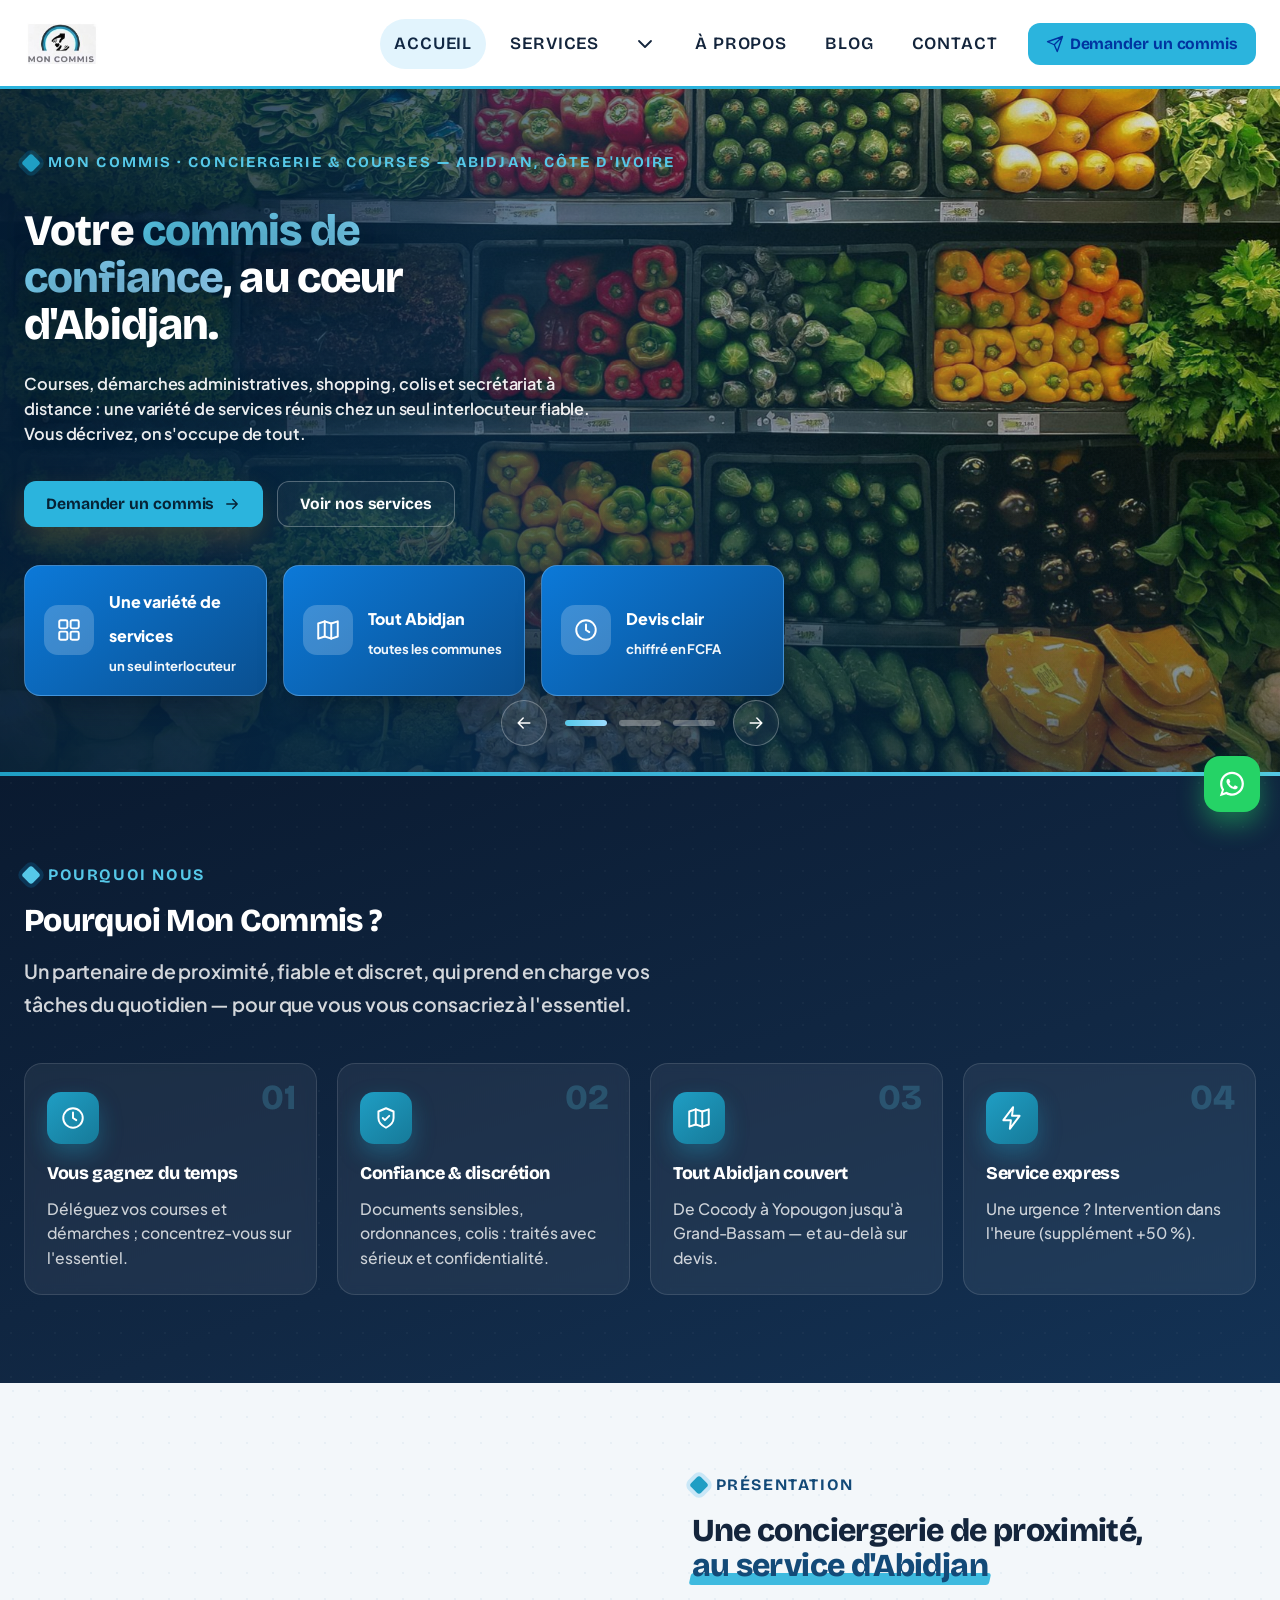
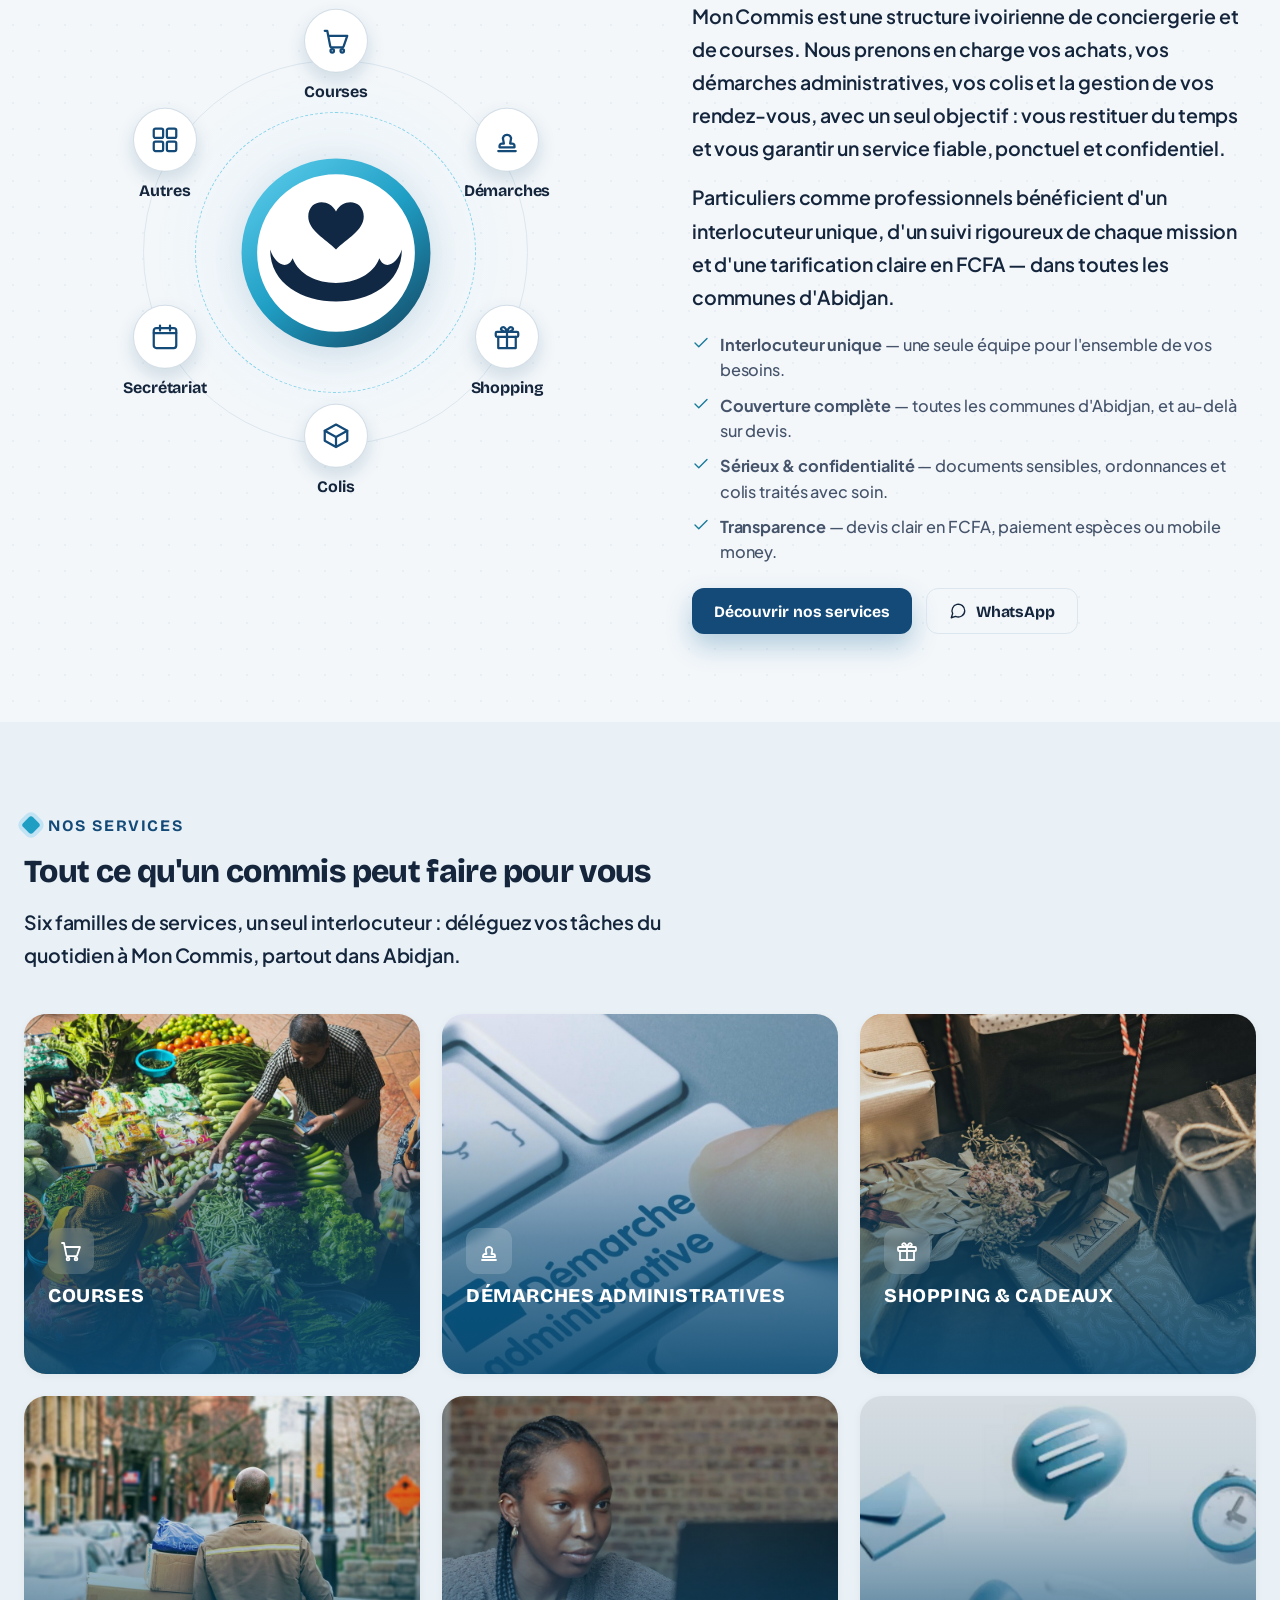
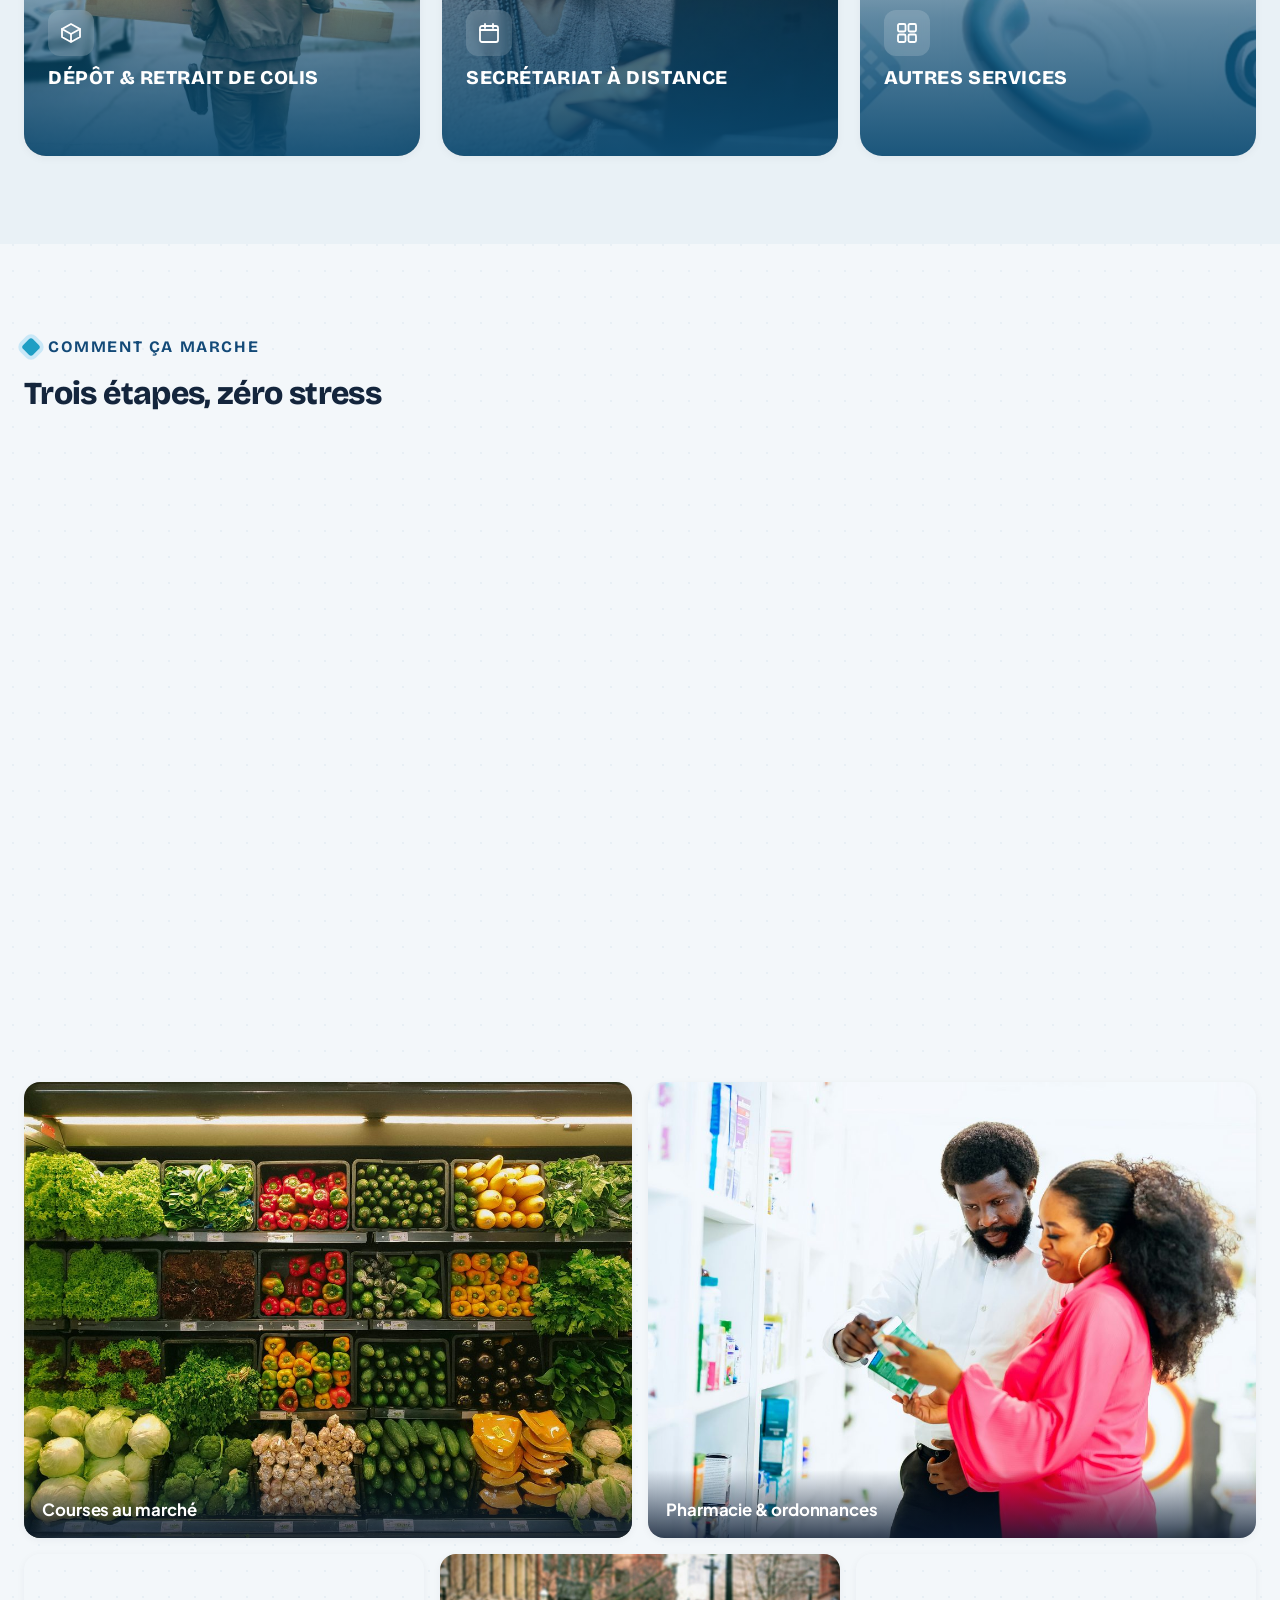
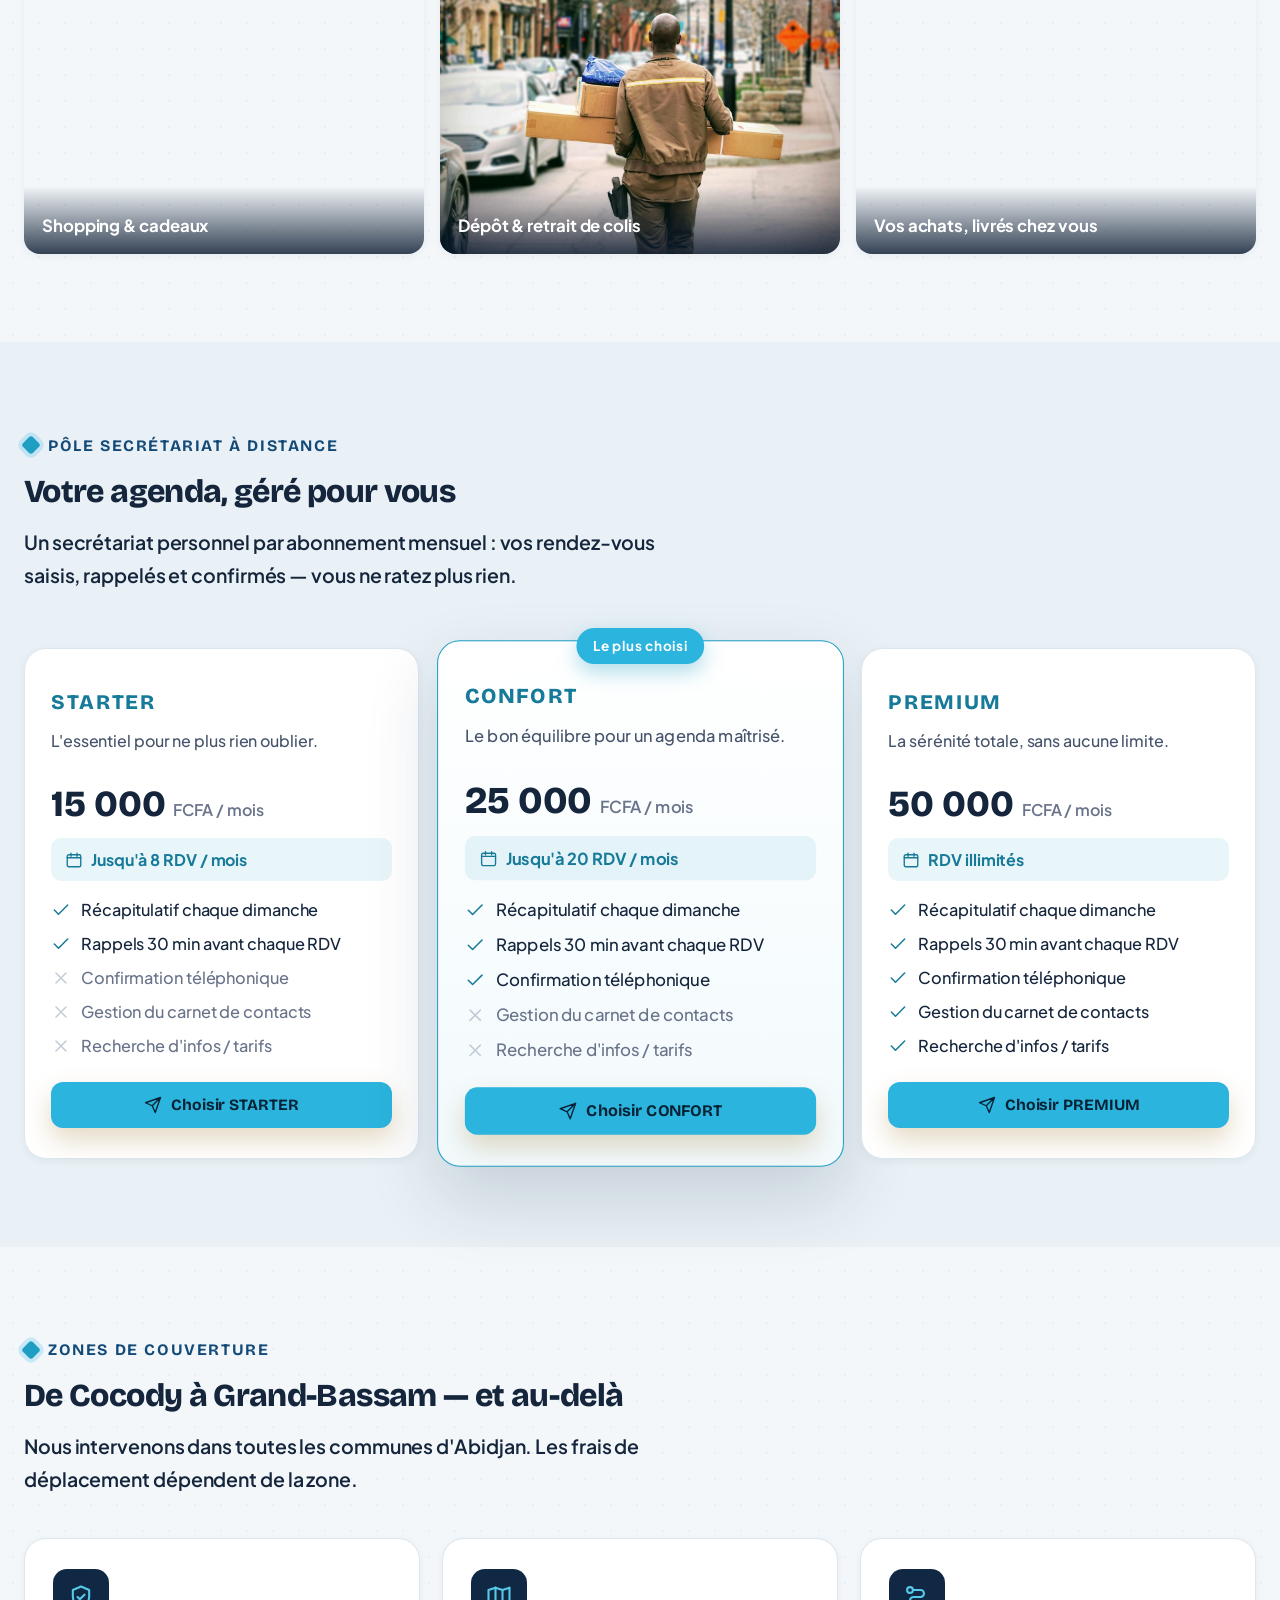
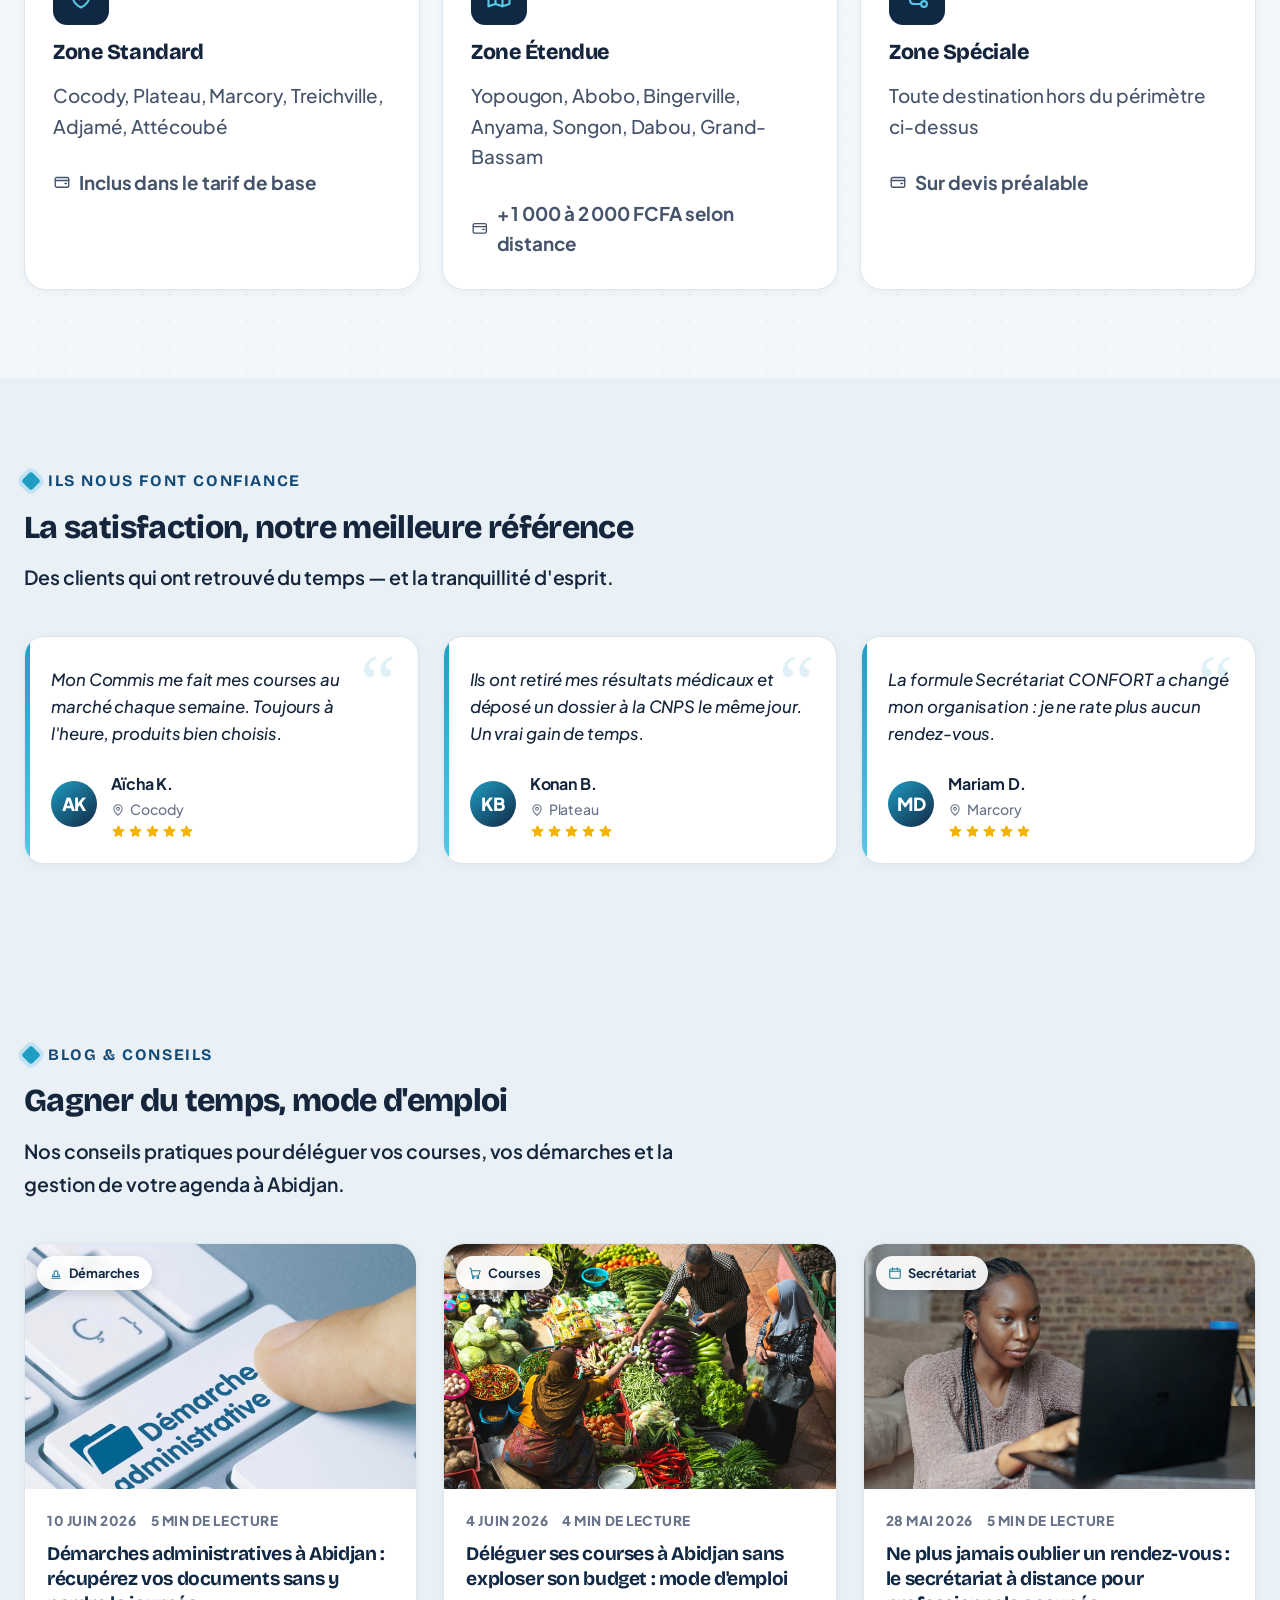
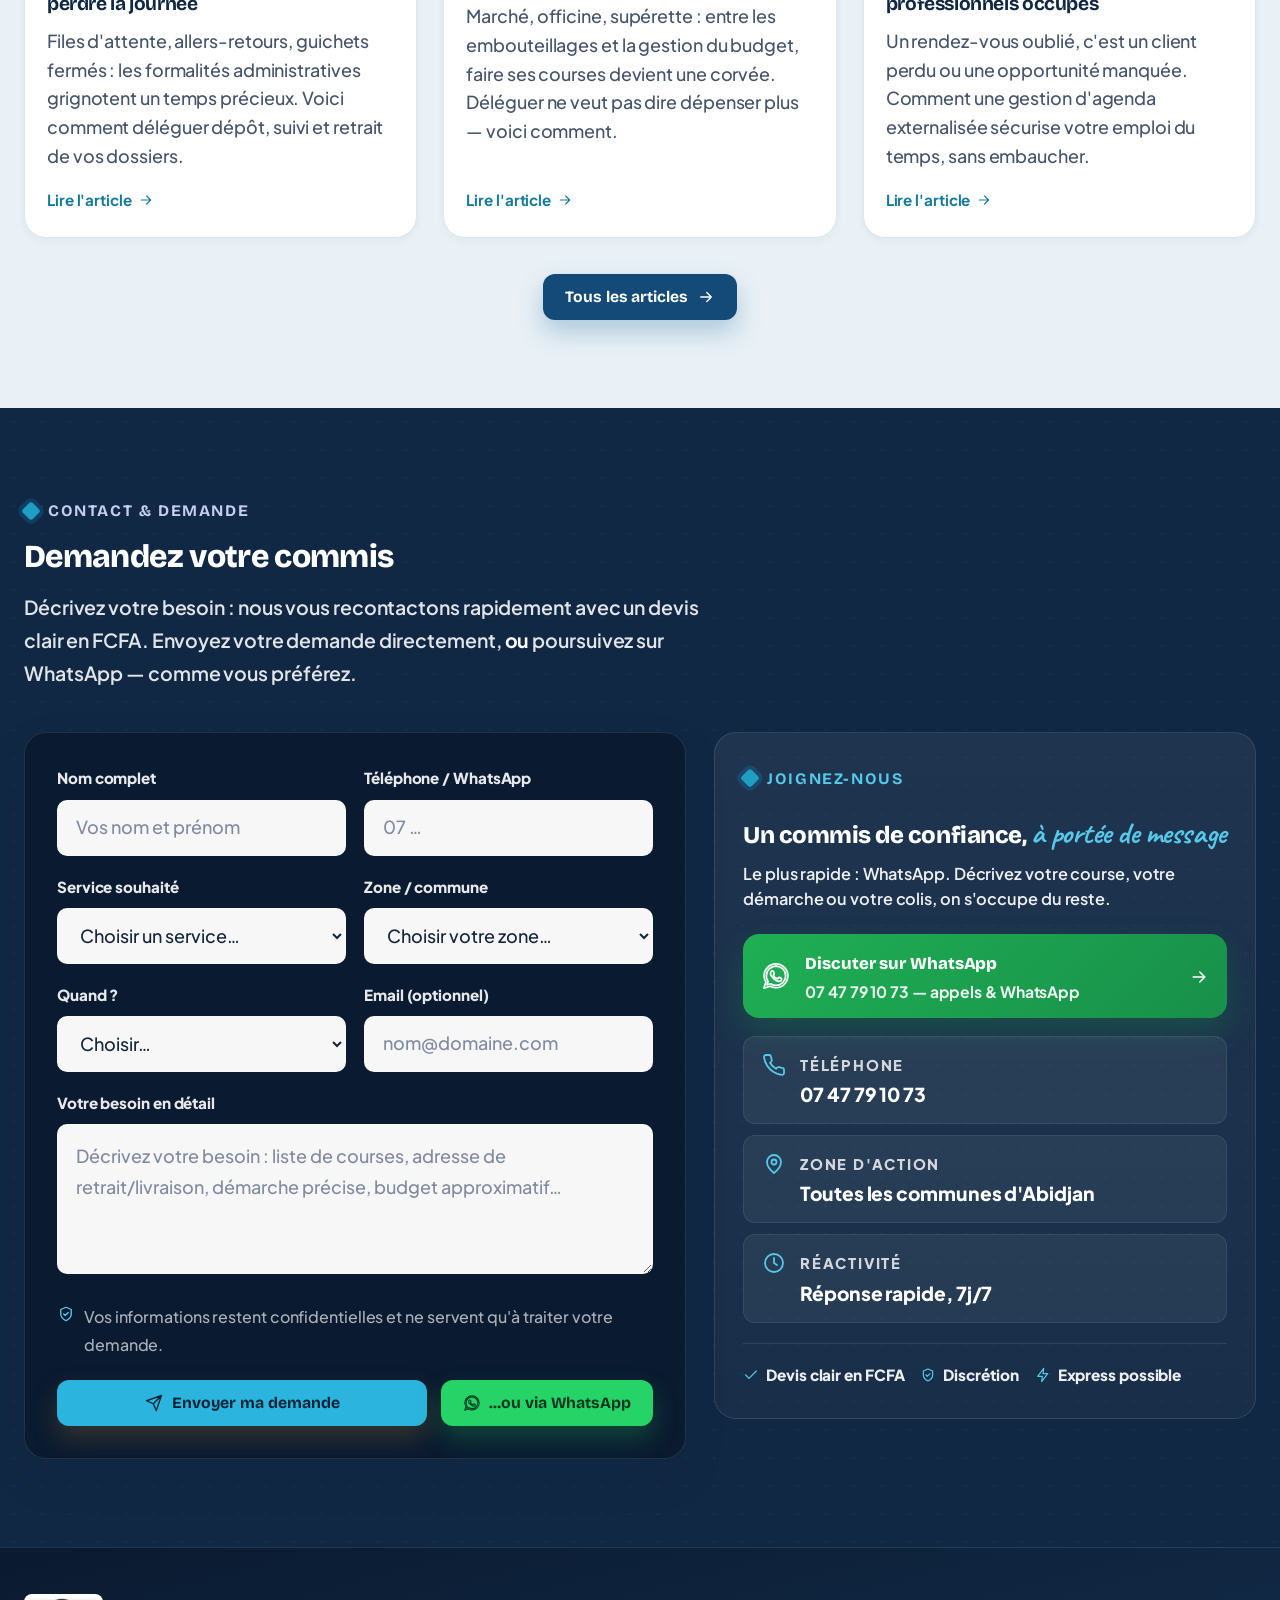
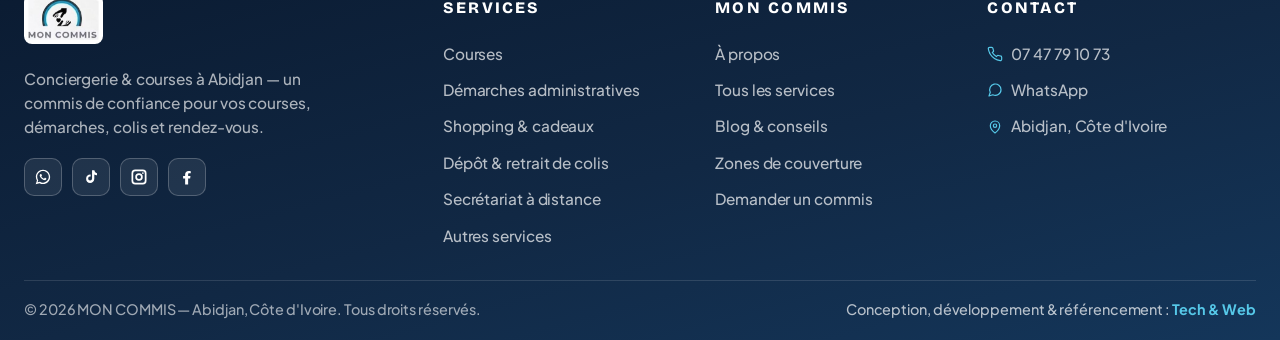
==== commit aad8e5dc: "cover changé, page de garde refactoré, formulaire specifiques, refactor des pages de services; intro" ====
--- a/index.html
+++ b/index.html
@@ -7,6 +7,8 @@
 <meta name="description" content="Mon Commis, votre commis de confiance à Abidjan : courses au marché, pharmacie, démarches administratives, shopping, colis et secrétariat à distance. Devis en FCFA.">
 <meta name="robots" content="index,follow,max-image-preview:large">
 <meta name="author" content="MON COMMIS">
+<meta name="designer" content="Tech &amp; Web — tech-and-web.com">
+<link rel="author" href="https://tech-and-web.com">
 <meta name="format-detection" content="telephone=no">
 <meta name="theme-color" content="#112844">
 <link rel="canonical" href="https://moncommis.ci/">
@@ -26,10 +28,10 @@
 <link rel="preconnect" href="https://fonts.googleapis.com">
 <link rel="preconnect" href="https://fonts.gstatic.com" crossorigin>
 <link href="https://fonts.googleapis.com/css2?family=Bricolage+Grotesque:opsz,wght@12..96,600;12..96,700;12..96,800&family=Hanken+Grotesk:wght@400;500;600;700;800&family=Caveat:wght@600;700&display=swap" rel="stylesheet">
-<link href="css/commis-premium.css?v=20260628b1" rel="stylesheet">
-<link href="css/commis-brand.css?v=20260628b1" rel="stylesheet">
+<link href="css/commis-premium.css?v=20260629b2" rel="stylesheet">
+<link href="css/commis-brand.css?v=20260629b2" rel="stylesheet">
 <script>window.COMMIS_API_URL="/api/demandes/";</script>
-<script type="application/ld+json">{"@context": "https://schema.org", "@graph": [{"@type": "LocalBusiness", "@id": "https://moncommis.ci/#business", "name": "MON COMMIS", "url": "https://moncommis.ci/", "image": "https://moncommis.ci/img/brand/og-mon-commis.jpg", "logo": "https://moncommis.ci/img/brand/logo-mon-commis.png", "telephone": "+2250747791073", "email": "contact@moncommis.ci", "priceRange": "FCFA", "description": "Conciergerie & courses à Abidjan : courses au marché, pharmacie, démarches administratives, shopping, colis et secrétariat à distance.", "address": {"@type": "PostalAddress", "addressLocality": "Abidjan", "addressCountry": "CI"}, "geo": {"@type": "GeoCoordinates", "latitude": "5.3599517", "longitude": "-4.0082563"}, "areaServed": "Abidjan", "currenciesAccepted": "XOF", "contactPoint": {"@type": "ContactPoint", "telephone": "+2250747791073", "contactType": "customer service", "areaServed": "CI", "availableLanguage": ["fr"]}}, {"@type": "WebSite", "@id": "https://moncommis.ci/#website", "name": "Mon Commis", "url": "https://moncommis.ci/", "inLanguage": "fr-CI", "publisher": {"@id": "https://moncommis.ci/#business"}}, {"@type": "WebPage", "@id": "https://moncommis.ci/#webpage", "url": "https://moncommis.ci/", "name": "Mon Commis — Conciergerie & courses à Abidjan", "description": "Mon Commis, votre commis de confiance à Abidjan : courses au marché, pharmacie, démarches administratives, shopping, colis et secrétariat à distance. Devis en FCFA.", "isPartOf": {"@id": "https://moncommis.ci/#website"}, "about": {"@id": "https://moncommis.ci/#business"}, "inLanguage": "fr-CI"}]}</script>
+<script type="application/ld+json">{"@context": "https://schema.org", "@graph": [{"@type": "LocalBusiness", "@id": "https://moncommis.ci/#business", "name": "MON COMMIS", "url": "https://moncommis.ci/", "image": "https://moncommis.ci/img/brand/og-mon-commis.jpg", "logo": "https://moncommis.ci/img/brand/logo-mon-commis.png", "telephone": "+2250747791073", "email": "contact@moncommis.ci", "priceRange": "FCFA", "description": "Conciergerie & courses à Abidjan : courses au marché, pharmacie, démarches administratives, shopping, colis et secrétariat à distance.", "address": {"@type": "PostalAddress", "addressLocality": "Abidjan", "addressCountry": "CI"}, "geo": {"@type": "GeoCoordinates", "latitude": "5.3599517", "longitude": "-4.0082563"}, "areaServed": "Abidjan", "currenciesAccepted": "XOF", "contactPoint": {"@type": "ContactPoint", "telephone": "+2250747791073", "contactType": "customer service", "areaServed": "CI", "availableLanguage": ["fr"]}}, {"@type": "WebSite", "@id": "https://moncommis.ci/#website", "name": "Mon Commis", "url": "https://moncommis.ci/", "inLanguage": "fr-CI", "publisher": {"@id": "https://moncommis.ci/#business"}, "creator": {"@id": "https://tech-and-web.com/#agency"}}, {"@type": ["Organization", "ProfessionalService"], "@id": "https://tech-and-web.com/#agency", "name": "Tech & Web", "url": "https://tech-and-web.com", "description": "Agence digitale : conception de sites web, d'applications métier et de solutions numériques sur mesure, avec optimisation pour le référencement (moteurs de recherche et assistants IA).", "knowsAbout": ["Conception de sites web", "Développement d'applications", "Référencement (SEO)", "Indexation par les assistants IA", "Solutions digitales sur mesure"]}, {"@type": "WebPage", "@id": "https://moncommis.ci/#webpage", "url": "https://moncommis.ci/", "name": "Mon Commis — Conciergerie & courses à Abidjan", "description": "Mon Commis, votre commis de confiance à Abidjan : courses au marché, pharmacie, démarches administratives, shopping, colis et secrétariat à distance. Devis en FCFA.", "isPartOf": {"@id": "https://moncommis.ci/#website"}, "about": {"@id": "https://moncommis.ci/#business"}, "inLanguage": "fr-CI"}]}</script>
 </head>
 <body class="page-home">
 <a class="skip-link" href="#main">Aller au contenu</a>
@@ -56,6 +58,7 @@
           </ul>
         </div>
         <a class="nav-link" href="a-propos.html">À propos</a>
+        <a class="nav-link" href="blog.html">Blog</a>
         <a class="nav-link" href="contact.html">Contact</a>
         <a class="nav-cta" href="contact.html"><svg class="nx-svg" viewBox="0 0 24 24" aria-hidden="true"><path d="M22 2 11 13M22 2l-7 20-4-9-9-4 20-7z"/></svg> Demander un commis</a>
       </nav>
@@ -140,6 +143,19 @@
       <button type="button" class="nx-hero-arrow is-next" data-hero-next aria-label="Diapositive suivante"><svg class="nx-svg" viewBox="0 0 24 24" aria-hidden="true"><path d="M5 12h14M13 6l6 6-6 6"/></svg></button>
     </div>
   </div>
+</section><section class="section mc-why-section">
+  <div class="container">
+    <div class="section-header reveal"><div class="section-heading">
+      <span class="nx-eyebrow nx-eyebrow-light">Pourquoi nous</span>
+      <h2 class="section-title">Pourquoi Mon Commis&nbsp;?</h2>
+      <p class="section-copy">Un partenaire de proximité, fiable et discret, qui prend en charge vos tâches du quotidien — pour que vous vous consacriez à l'essentiel.</p>
+    </div></div>
+    <div class="mc-why-grid"><article class="mc-why-card reveal"><span class="mc-why-num">01</span><span class="mc-why-ico"><svg class="nx-svg" viewBox="0 0 24 24" aria-hidden="true"><circle cx="12" cy="12" r="9"/><path d="M12 7v5l3 2"/></svg></span><h3>Vous gagnez du temps</h3><p>Déléguez vos courses et démarches ; concentrez-vous sur l'essentiel.</p></article>
+<article class="mc-why-card reveal"><span class="mc-why-num">02</span><span class="mc-why-ico"><svg class="nx-svg" viewBox="0 0 24 24" aria-hidden="true"><path d="M12 3 5 6v6c0 4 3 7 7 9 4-2 7-5 7-9V6l-7-3z"/><path d="m9 12 2 2 4-4"/></svg></span><h3>Confiance & discrétion</h3><p>Documents sensibles, ordonnances, colis : traités avec sérieux et confidentialité.</p></article>
+<article class="mc-why-card reveal"><span class="mc-why-num">03</span><span class="mc-why-ico"><svg class="nx-svg" viewBox="0 0 24 24" aria-hidden="true"><path d="m9 4 6 2 6-2v14l-6 2-6-2-6 2V6z"/><path d="M9 4v14M15 6v14"/></svg></span><h3>Tout Abidjan couvert</h3><p>De Cocody à Yopougon jusqu'à Grand-Bassam — et au-delà sur devis.</p></article>
+<article class="mc-why-card reveal"><span class="mc-why-num">04</span><span class="mc-why-ico"><svg class="nx-svg" viewBox="0 0 24 24" aria-hidden="true"><path d="M13 2 4 14h7l-1 8 9-12h-7l1-8z"/></svg></span><h3>Service express</h3><p>Une urgence ? Intervention dans l'heure (supplément +50 %).</p></article>
+</div>
+  </div>
 </section><section class="section">
   <div class="container">
     <div class="nx-split nx-why-inline">
@@ -157,15 +173,16 @@
 </div>
       <div class="reveal d1">
         <span class="nx-eyebrow">Présentation</span>
-        <h2 class="section-title">Un seul commis, <span class="nx-mark">tous vos besoins</span></h2>
-        <p class="section-copy nx-lead-xl">Mon Commis est votre conciergerie de proximité à Abidjan. Une équipe fiable et discrète prend en charge vos courses, vos démarches et vos rendez-vous — pour vous faire gagner un temps précieux.</p>
+        <h2 class="section-title">Une conciergerie de proximité, <span class="nx-mark">au service d'Abidjan</span></h2>
+        <p class="section-copy">Mon Commis est une structure ivoirienne de conciergerie et de courses. Nous prenons en charge vos achats, vos démarches administratives, vos colis et la gestion de vos rendez-vous, avec un seul objectif&nbsp;: vous restituer du temps et vous garantir un service fiable, ponctuel et confidentiel.</p>
+        <p class="section-copy">Particuliers comme professionnels bénéficient d'un interlocuteur unique, d'un suivi rigoureux de chaque mission et d'une tarification claire en FCFA — dans toutes les communes d'Abidjan.</p>
         <ul class="nx-list" style="margin-top:18px">
-          <li><svg class="nx-svg" viewBox="0 0 24 24" aria-hidden="true"><path d="M20 6 9 17l-5-5"/></svg><span><strong>Un interlocuteur unique</strong> — du marché à la mairie, une seule équipe pour tout.</span></li>
-          <li><svg class="nx-svg" viewBox="0 0 24 24" aria-hidden="true"><path d="M20 6 9 17l-5-5"/></svg><span><strong>Toutes les communes d'Abidjan</strong> — et au-delà sur devis, jusqu'à Grand-Bassam.</span></li>
+          <li><svg class="nx-svg" viewBox="0 0 24 24" aria-hidden="true"><path d="M20 6 9 17l-5-5"/></svg><span><strong>Interlocuteur unique</strong> — une seule équipe pour l'ensemble de vos besoins.</span></li>
+          <li><svg class="nx-svg" viewBox="0 0 24 24" aria-hidden="true"><path d="M20 6 9 17l-5-5"/></svg><span><strong>Couverture complète</strong> — toutes les communes d'Abidjan, et au-delà sur devis.</span></li>
           <li><svg class="nx-svg" viewBox="0 0 24 24" aria-hidden="true"><path d="M20 6 9 17l-5-5"/></svg><span><strong>Sérieux & confidentialité</strong> — documents sensibles, ordonnances et colis traités avec soin.</span></li>
-          <li><svg class="nx-svg" viewBox="0 0 24 24" aria-hidden="true"><path d="M20 6 9 17l-5-5"/></svg><span><strong>Devis clair en FCFA</strong> — sans surprise, paiement espèces ou mobile money.</span></li>
+          <li><svg class="nx-svg" viewBox="0 0 24 24" aria-hidden="true"><path d="M20 6 9 17l-5-5"/></svg><span><strong>Transparence</strong> — devis clair en FCFA, paiement espèces ou mobile money.</span></li>
         </ul>
-        <div class="nx-hero-cta" style="margin-top:26px">
+        <div class="nx-hero-cta" style="margin-top:24px">
           <a class="btn-main" href="services.html">Découvrir nos services</a>
           <a class="btn-secondary" href="https://wa.me/2250747791073" target="_blank" rel="noopener noreferrer"><svg class="nx-svg" viewBox="0 0 24 24" aria-hidden="true"><path d="M21 11.5a8.5 8.5 0 0 1-12.3 7.6L3 21l1.9-5.7A8.5 8.5 0 1 1 21 11.5z"/></svg> WhatsApp</a>
         </div>
@@ -184,7 +201,7 @@
   <div class="nx-card-photo-body">
     <span class="nx-card-photo-ico"><svg class="nx-svg" viewBox="0 0 24 24" aria-hidden="true"><circle cx="9" cy="20" r="1.4"/><circle cx="17" cy="20" r="1.4"/><path d="M3 4h2l2.4 12.4a1 1 0 0 0 1 .8h8.7a1 1 0 0 0 1-.8L21 8H6"/></svg></span>
     <h3>Courses</h3>
-    <p>Marché, pharmacie, quotidien : vos courses faites et livrées.</p>
+    <p>Approvisionnement du quotidien — marché, officine, supérette — sélectionné et livré.</p>
     <span class="nx-card-photo-link">En savoir plus <svg class="nx-svg" viewBox="0 0 24 24" aria-hidden="true"><path d="M5 12h14M13 6l6 6-6 6"/></svg></span>
   </div>
   <a class="nx-card-photo-cover" href="service-courses.html" aria-label="Découvrir : Courses"></a>
@@ -194,7 +211,7 @@
   <div class="nx-card-photo-body">
     <span class="nx-card-photo-ico"><svg class="nx-svg" viewBox="0 0 24 24" aria-hidden="true"><path d="M5 21h14M6 18h12v-1a2 2 0 0 0-2-2h-1.5l.6-3.2A3 3 0 0 0 12.2 8h-.4a3 3 0 0 0-2.9 3.8L9.5 15H8a2 2 0 0 0-2 2v1z"/></svg></span>
     <h3>Démarches administratives</h3>
-    <p>Vos dossiers déposés, suivis et retirés — sans la file d'attente.</p>
+    <p>Dépôt, instruction et retrait de vos dossiers administratifs — sans file d'attente.</p>
     <span class="nx-card-photo-link">En savoir plus <svg class="nx-svg" viewBox="0 0 24 24" aria-hidden="true"><path d="M5 12h14M13 6l6 6-6 6"/></svg></span>
   </div>
   <a class="nx-card-photo-cover" href="service-demarches.html" aria-label="Découvrir : Démarches administratives"></a>
@@ -204,7 +221,7 @@
   <div class="nx-card-photo-body">
     <span class="nx-card-photo-ico"><svg class="nx-svg" viewBox="0 0 24 24" aria-hidden="true"><rect x="3" y="8" width="18" height="4" rx="1"/><path d="M5 12v9h14v-9M12 8v13"/><path d="M12 8S10.5 3 8 4.5 9 8 12 8zM12 8s1.5-5 4-3.5S15 8 12 8z"/></svg></span>
     <h3>Shopping & cadeaux</h3>
-    <p>Le bon article, le beau cadeau — choisis et livrés pour vous.</p>
+    <p>Sourcing, négociation et livraison de l'article ou du cadeau recherché.</p>
     <span class="nx-card-photo-link">En savoir plus <svg class="nx-svg" viewBox="0 0 24 24" aria-hidden="true"><path d="M5 12h14M13 6l6 6-6 6"/></svg></span>
   </div>
   <a class="nx-card-photo-cover" href="service-shopping.html" aria-label="Découvrir : Shopping & cadeaux"></a>
@@ -214,7 +231,7 @@
   <div class="nx-card-photo-body">
     <span class="nx-card-photo-ico"><svg class="nx-svg" viewBox="0 0 24 24" aria-hidden="true"><path d="m21 8-9-5-9 5 9 5 9-5z"/><path d="M3 8v8l9 5 9-5V8M12 13v8"/></svg></span>
     <h3>Dépôt & retrait de colis</h3>
-    <p>Vos colis acheminés d'un point à un autre, en main propre.</p>
+    <p>Acheminement sécurisé de vos plis et colis, avec remise contre signature.</p>
     <span class="nx-card-photo-link">En savoir plus <svg class="nx-svg" viewBox="0 0 24 24" aria-hidden="true"><path d="M5 12h14M13 6l6 6-6 6"/></svg></span>
   </div>
   <a class="nx-card-photo-cover" href="service-colis.html" aria-label="Découvrir : Dépôt & retrait de colis"></a>
@@ -224,7 +241,7 @@
   <div class="nx-card-photo-body">
     <span class="nx-card-photo-ico"><svg class="nx-svg" viewBox="0 0 24 24" aria-hidden="true"><rect x="3" y="5" width="18" height="16" rx="2"/><path d="M3 9h18M8 3v4M16 3v4"/></svg></span>
     <h3>Secrétariat à distance</h3>
-    <p>Votre agenda saisi, rappelé et confirmé — vous ne ratez plus rien.</p>
+    <p>Gestion d'agenda externalisée : saisie, rappels et confirmation de vos rendez-vous.</p>
     <span class="nx-card-photo-link">En savoir plus <svg class="nx-svg" viewBox="0 0 24 24" aria-hidden="true"><path d="M5 12h14M13 6l6 6-6 6"/></svg></span>
   </div>
   <a class="nx-card-photo-cover" href="secretariat.html" aria-label="Découvrir : Secrétariat à distance"></a>
@@ -234,7 +251,7 @@
   <div class="nx-card-photo-body">
     <span class="nx-card-photo-ico"><svg class="nx-svg" viewBox="0 0 24 24" aria-hidden="true"><rect x="3" y="3" width="7.5" height="7.5" rx="1.4"/><rect x="13.5" y="3" width="7.5" height="7.5" rx="1.4"/><rect x="3" y="13.5" width="7.5" height="7.5" rx="1.4"/><rect x="13.5" y="13.5" width="7.5" height="7.5" rx="1.4"/></svg></span>
     <h3>Autres services</h3>
-    <p>Une tâche particulière ? On la prend en charge, sur-mesure.</p>
+    <p>Missions sur-mesure : un cahier des charges, une solution adaptée.</p>
     <span class="nx-card-photo-link">En savoir plus <svg class="nx-svg" viewBox="0 0 24 24" aria-hidden="true"><path d="M5 12h14M13 6l6 6-6 6"/></svg></span>
   </div>
   <a class="nx-card-photo-cover" href="service-autres.html" aria-label="Découvrir : Autres services"></a>
@@ -267,18 +284,6 @@
 </article>
 </div>
   </div>
-</section><section class="section section-soft">
-  <div class="container">
-    <div class="section-header reveal"><div class="section-heading">
-      <span class="nx-eyebrow">Pourquoi Mon Commis</span>
-      <h2 class="section-title">Le bon réflexe pour gagner du temps</h2>
-    </div></div>
-    <div class="nx-grid cols-4"><article class="nx-card reveal"><span class="nx-ico is-lime"><svg class="nx-svg" viewBox="0 0 24 24" aria-hidden="true"><circle cx="12" cy="12" r="9"/><path d="M12 7v5l3 2"/></svg></span><h3>Vous gagnez du temps</h3><p>Déléguez vos courses et démarches ; concentrez-vous sur l'essentiel.</p></article>
-<article class="nx-card reveal"><span class="nx-ico is-lime"><svg class="nx-svg" viewBox="0 0 24 24" aria-hidden="true"><path d="M12 3 5 6v6c0 4 3 7 7 9 4-2 7-5 7-9V6l-7-3z"/><path d="m9 12 2 2 4-4"/></svg></span><h3>Confiance & discrétion</h3><p>Documents sensibles, ordonnances, colis : traités avec sérieux et confidentialité.</p></article>
-<article class="nx-card reveal"><span class="nx-ico is-lime"><svg class="nx-svg" viewBox="0 0 24 24" aria-hidden="true"><path d="m9 4 6 2 6-2v14l-6 2-6-2-6 2V6z"/><path d="M9 4v14M15 6v14"/></svg></span><h3>Tout Abidjan couvert</h3><p>De Cocody à Yopougon jusqu'à Grand-Bassam — et au-delà sur devis.</p></article>
-<article class="nx-card reveal"><span class="nx-ico is-lime"><svg class="nx-svg" viewBox="0 0 24 24" aria-hidden="true"><path d="M13 2 4 14h7l-1 8 9-12h-7l1-8z"/></svg></span><h3>Service express</h3><p>Une urgence ? Intervention dans l'heure (supplément +50 %).</p></article>
-</div>
-  </div>
 </section><section class="section">
   <div class="container">
     <div class="section-header reveal"><div class="section-heading">
@@ -286,10 +291,10 @@
       <h2 class="section-title">Le service, sur le terrain</h2>
       <p class="section-copy">Du marché à votre porte : un aperçu de nos prestations au quotidien, partout dans Abidjan.</p>
     </div></div>
-    <div class="mc-gallery"><figure class="mc-gal-item reveal"><img src="img/services/courses.jpg" alt="Étal de fruits et légumes frais au marché à Abidjan" loading="lazy" decoding="async"><figcaption>Courses au marché</figcaption></figure>
+    <div class="mc-gallery"><figure class="mc-gal-item reveal"><img src="img/services/marche.jpg" alt="Étal de fruits et légumes frais au marché à Abidjan" loading="lazy" decoding="async"><figcaption>Courses au marché</figcaption></figure>
 <figure class="mc-gal-item reveal"><img src="img/services/pharmacie.jpg" alt="Retrait de médicaments et conseils en pharmacie" loading="lazy" decoding="async"><figcaption>Pharmacie & ordonnances</figcaption></figure>
 <figure class="mc-gal-item reveal"><img src="img/services/cadeaux.jpg" alt="Cadeaux soigneusement sélectionnés et emballés" loading="lazy" decoding="async"><figcaption>Shopping & cadeaux</figcaption></figure>
-<figure class="mc-gal-item reveal"><img src="img/services/marche-2.jpg" alt="Sélection de légumes frais au marché" loading="lazy" decoding="async"><figcaption>Produits frais choisis avec soin</figcaption></figure>
+<figure class="mc-gal-item reveal"><img src="img/services/colis.jpg" alt="Acheminement de colis en main propre à Abidjan" loading="lazy" decoding="async"><figcaption>Dépôt & retrait de colis</figcaption></figure>
 <figure class="mc-gal-item reveal"><img src="img/services/shopping-bag.jpg" alt="Sacs de shopping prêts à être livrés" loading="lazy" decoding="async"><figcaption>Vos achats, livrés chez vous</figcaption></figure>
 </div>
   </div>
@@ -357,16 +362,63 @@
 </article>
 </div>
   </div>
-</section><section class="section section-soft">
+</section><section class="section section-soft mc-trust">
   <div class="container">
     <div class="section-header reveal"><div class="section-heading">
       <span class="nx-eyebrow">Ils nous font confiance</span>
       <h2 class="section-title">La satisfaction, notre meilleure référence</h2>
-    </div></div>
-    <div class="nx-grid cols-3"><article class="nx-quote reveal"><p>« Mon Commis me fait mes courses au marché chaque semaine. Toujours à l'heure, produits bien choisis. »</p><div class="nx-quote-by"><span class="nx-avatar">AK</span><div><strong>Aïcha K.</strong><br><span>Cocody</span></div></div></article>
-<article class="nx-quote reveal"><p>« Ils ont retiré mes résultats médicaux et déposé un dossier à la CNPS le même jour. Un vrai gain de temps. »</p><div class="nx-quote-by"><span class="nx-avatar">KB</span><div><strong>Konan B.</strong><br><span>Plateau</span></div></div></article>
-<article class="nx-quote reveal"><p>« La formule Secrétariat CONFORT a changé mon organisation : je ne rate plus aucun rendez-vous. »</p><div class="nx-quote-by"><span class="nx-avatar">MD</span><div><strong>Mariam D.</strong><br><span>Marcory</span></div></div></article>
-</div>
+      <p class="section-copy">Des clients qui ont retrouvé du temps — et la tranquillité d'esprit.</p>
+    </div></div>
+    <div class="mc-quote-grid"><article class="mc-quote reveal"><span class="mc-quote-mark" aria-hidden="true">&ldquo;</span><p class="mc-quote-text">Mon Commis me fait mes courses au marché chaque semaine. Toujours à l'heure, produits bien choisis.</p><div class="mc-quote-by"><span class="mc-quote-avatar">AK</span><span class="mc-quote-meta"><strong>Aïcha K.</strong><span><svg class="nx-svg" viewBox="0 0 24 24" aria-hidden="true"><path d="M12 21s-7-5.5-7-11a7 7 0 0 1 14 0c0 5.5-7 11-7 11z"/><circle cx="12" cy="10" r="2.5"/></svg> Cocody</span></span><span class="mc-quote-stars"><svg class="nx-svg" viewBox="0 0 24 24" aria-hidden="true"><path d="m12 3 2.6 5.5 6 .8-4.4 4.2 1.1 6L12 16.8 6.7 19.5l1.1-6L3.4 9.3l6-.8L12 3z"/></svg><svg class="nx-svg" viewBox="0 0 24 24" aria-hidden="true"><path d="m12 3 2.6 5.5 6 .8-4.4 4.2 1.1 6L12 16.8 6.7 19.5l1.1-6L3.4 9.3l6-.8L12 3z"/></svg><svg class="nx-svg" viewBox="0 0 24 24" aria-hidden="true"><path d="m12 3 2.6 5.5 6 .8-4.4 4.2 1.1 6L12 16.8 6.7 19.5l1.1-6L3.4 9.3l6-.8L12 3z"/></svg><svg class="nx-svg" viewBox="0 0 24 24" aria-hidden="true"><path d="m12 3 2.6 5.5 6 .8-4.4 4.2 1.1 6L12 16.8 6.7 19.5l1.1-6L3.4 9.3l6-.8L12 3z"/></svg><svg class="nx-svg" viewBox="0 0 24 24" aria-hidden="true"><path d="m12 3 2.6 5.5 6 .8-4.4 4.2 1.1 6L12 16.8 6.7 19.5l1.1-6L3.4 9.3l6-.8L12 3z"/></svg></span></div></article>
+<article class="mc-quote reveal d1"><span class="mc-quote-mark" aria-hidden="true">&ldquo;</span><p class="mc-quote-text">Ils ont retiré mes résultats médicaux et déposé un dossier à la CNPS le même jour. Un vrai gain de temps.</p><div class="mc-quote-by"><span class="mc-quote-avatar">KB</span><span class="mc-quote-meta"><strong>Konan B.</strong><span><svg class="nx-svg" viewBox="0 0 24 24" aria-hidden="true"><path d="M12 21s-7-5.5-7-11a7 7 0 0 1 14 0c0 5.5-7 11-7 11z"/><circle cx="12" cy="10" r="2.5"/></svg> Plateau</span></span><span class="mc-quote-stars"><svg class="nx-svg" viewBox="0 0 24 24" aria-hidden="true"><path d="m12 3 2.6 5.5 6 .8-4.4 4.2 1.1 6L12 16.8 6.7 19.5l1.1-6L3.4 9.3l6-.8L12 3z"/></svg><svg class="nx-svg" viewBox="0 0 24 24" aria-hidden="true"><path d="m12 3 2.6 5.5 6 .8-4.4 4.2 1.1 6L12 16.8 6.7 19.5l1.1-6L3.4 9.3l6-.8L12 3z"/></svg><svg class="nx-svg" viewBox="0 0 24 24" aria-hidden="true"><path d="m12 3 2.6 5.5 6 .8-4.4 4.2 1.1 6L12 16.8 6.7 19.5l1.1-6L3.4 9.3l6-.8L12 3z"/></svg><svg class="nx-svg" viewBox="0 0 24 24" aria-hidden="true"><path d="m12 3 2.6 5.5 6 .8-4.4 4.2 1.1 6L12 16.8 6.7 19.5l1.1-6L3.4 9.3l6-.8L12 3z"/></svg><svg class="nx-svg" viewBox="0 0 24 24" aria-hidden="true"><path d="m12 3 2.6 5.5 6 .8-4.4 4.2 1.1 6L12 16.8 6.7 19.5l1.1-6L3.4 9.3l6-.8L12 3z"/></svg></span></div></article>
+<article class="mc-quote reveal d2"><span class="mc-quote-mark" aria-hidden="true">&ldquo;</span><p class="mc-quote-text">La formule Secrétariat CONFORT a changé mon organisation : je ne rate plus aucun rendez-vous.</p><div class="mc-quote-by"><span class="mc-quote-avatar">MD</span><span class="mc-quote-meta"><strong>Mariam D.</strong><span><svg class="nx-svg" viewBox="0 0 24 24" aria-hidden="true"><path d="M12 21s-7-5.5-7-11a7 7 0 0 1 14 0c0 5.5-7 11-7 11z"/><circle cx="12" cy="10" r="2.5"/></svg> Marcory</span></span><span class="mc-quote-stars"><svg class="nx-svg" viewBox="0 0 24 24" aria-hidden="true"><path d="m12 3 2.6 5.5 6 .8-4.4 4.2 1.1 6L12 16.8 6.7 19.5l1.1-6L3.4 9.3l6-.8L12 3z"/></svg><svg class="nx-svg" viewBox="0 0 24 24" aria-hidden="true"><path d="m12 3 2.6 5.5 6 .8-4.4 4.2 1.1 6L12 16.8 6.7 19.5l1.1-6L3.4 9.3l6-.8L12 3z"/></svg><svg class="nx-svg" viewBox="0 0 24 24" aria-hidden="true"><path d="m12 3 2.6 5.5 6 .8-4.4 4.2 1.1 6L12 16.8 6.7 19.5l1.1-6L3.4 9.3l6-.8L12 3z"/></svg><svg class="nx-svg" viewBox="0 0 24 24" aria-hidden="true"><path d="m12 3 2.6 5.5 6 .8-4.4 4.2 1.1 6L12 16.8 6.7 19.5l1.1-6L3.4 9.3l6-.8L12 3z"/></svg><svg class="nx-svg" viewBox="0 0 24 24" aria-hidden="true"><path d="m12 3 2.6 5.5 6 .8-4.4 4.2 1.1 6L12 16.8 6.7 19.5l1.1-6L3.4 9.3l6-.8L12 3z"/></svg></span></div></article>
+</div>
+  </div>
+</section><section class="section section-soft" id="blog">
+  <div class="container">
+    <div class="section-header reveal"><div class="section-heading">
+      <span class="nx-eyebrow">Blog & conseils</span>
+      <h2 class="section-title">Gagner du temps, mode d'emploi</h2>
+      <p class="section-copy">Nos conseils pratiques pour déléguer vos courses, vos démarches et la gestion de votre agenda à Abidjan.</p>
+    </div></div>
+    <div class="nx-blog-grid"><article class="nx-blog-card reveal" data-cat="Démarches">
+  <a class="nx-blog-card-media" href="blog-demarches-administratives-abidjan-sans-attente.html" aria-label="Démarches administratives à Abidjan : récupérez vos documents sans y perdre la journée">
+    <img src="img/services/demarches.jpg" alt="Démarches administratives à Abidjan : récupérez vos documents sans y perdre la journée" loading="lazy" decoding="async">
+    <span class="nx-blog-tag"><svg class="nx-svg" viewBox="0 0 24 24" aria-hidden="true"><path d="M5 21h14M6 18h12v-1a2 2 0 0 0-2-2h-1.5l.6-3.2A3 3 0 0 0 12.2 8h-.4a3 3 0 0 0-2.9 3.8L9.5 15H8a2 2 0 0 0-2 2v1z"/></svg> Démarches</span>
+  </a>
+  <div class="nx-blog-card-body">
+    <div class="nx-blog-meta"><time datetime="2026-06-10">10 juin 2026</time><span>5 min de lecture</span></div>
+    <h3 class="nx-blog-card-title"><a href="blog-demarches-administratives-abidjan-sans-attente.html">Démarches administratives à Abidjan : récupérez vos documents sans y perdre la journée</a></h3>
+    <p class="nx-blog-card-excerpt">Files d'attente, allers-retours, guichets fermés : les formalités administratives grignotent un temps précieux. Voici comment déléguer dépôt, suivi et retrait de vos dossiers.</p>
+    <a class="nx-blog-card-link" href="blog-demarches-administratives-abidjan-sans-attente.html">Lire l'article <svg class="nx-svg" viewBox="0 0 24 24" aria-hidden="true"><path d="M5 12h14M13 6l6 6-6 6"/></svg></a>
+  </div>
+</article>
+<article class="nx-blog-card reveal" data-cat="Courses">
+  <a class="nx-blog-card-media" href="blog-deleguer-courses-abidjan-budget-maitrise.html" aria-label="Déléguer ses courses à Abidjan sans exploser son budget : mode d'emploi">
+    <img src="img/services/courses.jpg" alt="Déléguer ses courses à Abidjan sans exploser son budget : mode d'emploi" loading="lazy" decoding="async">
+    <span class="nx-blog-tag"><svg class="nx-svg" viewBox="0 0 24 24" aria-hidden="true"><circle cx="9" cy="20" r="1.4"/><circle cx="17" cy="20" r="1.4"/><path d="M3 4h2l2.4 12.4a1 1 0 0 0 1 .8h8.7a1 1 0 0 0 1-.8L21 8H6"/></svg> Courses</span>
+  </a>
+  <div class="nx-blog-card-body">
+    <div class="nx-blog-meta"><time datetime="2026-06-04">4 juin 2026</time><span>4 min de lecture</span></div>
+    <h3 class="nx-blog-card-title"><a href="blog-deleguer-courses-abidjan-budget-maitrise.html">Déléguer ses courses à Abidjan sans exploser son budget : mode d'emploi</a></h3>
+    <p class="nx-blog-card-excerpt">Marché, officine, supérette : entre les embouteillages et la gestion du budget, faire ses courses devient une corvée. Déléguer ne veut pas dire dépenser plus — voici comment.</p>
+    <a class="nx-blog-card-link" href="blog-deleguer-courses-abidjan-budget-maitrise.html">Lire l'article <svg class="nx-svg" viewBox="0 0 24 24" aria-hidden="true"><path d="M5 12h14M13 6l6 6-6 6"/></svg></a>
+  </div>
+</article>
+<article class="nx-blog-card reveal" data-cat="Secrétariat">
+  <a class="nx-blog-card-media" href="blog-secretariat-a-distance-ne-plus-rater-rendez-vous.html" aria-label="Ne plus jamais oublier un rendez-vous : le secrétariat à distance pour professionnels occupés">
+    <img src="img/services/secretariat.jpg" alt="Ne plus jamais oublier un rendez-vous : le secrétariat à distance pour professionnels occupés" loading="lazy" decoding="async">
+    <span class="nx-blog-tag"><svg class="nx-svg" viewBox="0 0 24 24" aria-hidden="true"><rect x="3" y="5" width="18" height="16" rx="2"/><path d="M3 9h18M8 3v4M16 3v4"/></svg> Secrétariat</span>
+  </a>
+  <div class="nx-blog-card-body">
+    <div class="nx-blog-meta"><time datetime="2026-05-28">28 mai 2026</time><span>5 min de lecture</span></div>
+    <h3 class="nx-blog-card-title"><a href="blog-secretariat-a-distance-ne-plus-rater-rendez-vous.html">Ne plus jamais oublier un rendez-vous : le secrétariat à distance pour professionnels occupés</a></h3>
+    <p class="nx-blog-card-excerpt">Un rendez-vous oublié, c'est un client perdu ou une opportunité manquée. Comment une gestion d'agenda externalisée sécurise votre emploi du temps, sans embaucher.</p>
+    <a class="nx-blog-card-link" href="blog-secretariat-a-distance-ne-plus-rater-rendez-vous.html">Lire l'article <svg class="nx-svg" viewBox="0 0 24 24" aria-hidden="true"><path d="M5 12h14M13 6l6 6-6 6"/></svg></a>
+  </div>
+</article>
+</div>
+    <div class="nx-blog-more reveal"><a class="btn-main" href="blog.html">Tous les articles <svg class="nx-svg" viewBox="0 0 24 24" aria-hidden="true"><path d="M5 12h14M13 6l6 6-6 6"/></svg></a></div>
   </div>
 </section><section id="contact" class="section section-dark nx-contact">
   <div class="container">
@@ -419,56 +471,51 @@
     </div>
   </div>
 </section></main>
-<footer class="site-footer">
-  <div class="footer-main">
-    <div class="container">
-      <div class="footer-top">
-        <div class="footer-brand">
-          <a class="site-brand" href="index.html" aria-label="MON COMMIS — accueil"><img class="site-logo-img" src="img/brand/logo-mon-commis.jpg" alt="MON COMMIS — conciergerie & courses, Abidjan" width="170" height="108"></a>
-          <p class="footer-desc">Conciergerie & courses à Abidjan. Vos courses, démarches, colis et rendez-vous confiés à un commis de confiance — vous gagnez un temps précieux.</p>
-          <p class="footer-tagline">Au cœur d'Abidjan, <span class="nx-script">à votre service.</span></p>
-        </div>
-        <div class="footer-nav">
-          <h4>Nos services</h4>
-          <a href="service-courses.html">Courses</a>
+<footer class="site-footer mc-footer">
+  <div class="container">
+    <div class="mc-footer-grid">
+      <div class="mc-footer-brand">
+        <a class="site-brand" href="index.html" aria-label="MON COMMIS — accueil"><img class="site-logo-img" src="img/brand/logo-mon-commis.jpg" alt="MON COMMIS — conciergerie & courses, Abidjan" width="170" height="108"></a>
+        <p class="mc-footer-desc">Conciergerie & courses à Abidjan — un commis de confiance pour vos courses, démarches, colis et rendez-vous.</p>
+        <div class="footer-social">
+          <a href="https://wa.me/2250747791073" target="_blank" rel="noopener noreferrer" aria-label="WhatsApp"><svg viewBox="0 0 32 32" aria-hidden="true"><path d="M16 3C9 3 3.3 8.7 3.3 15.7c0 2.4.7 4.7 1.9 6.7L3 29l6.8-2.1c1.9 1 4 1.6 6.2 1.6 7 0 12.7-5.7 12.7-12.7S23 3 16 3Zm0 23c-1.9 0-3.7-.5-5.3-1.5l-.4-.2-3.9 1.2 1.2-3.8-.3-.4c-1.1-1.7-1.6-3.6-1.6-5.6C5.7 10 10.3 5.4 16 5.4S26.3 10 26.3 15.7 21.7 26 16 26Zm5.7-7.5c-.3-.2-1.8-.9-2.1-1-.3-.1-.5-.2-.7.2-.2.3-.8 1-.9 1.2-.2.2-.3.2-.6.1-.3-.2-1.3-.5-2.5-1.5-.9-.8-1.5-1.8-1.7-2.1-.2-.3 0-.5.1-.6l.5-.5c.1-.2.2-.3.3-.5.1-.2 0-.4 0-.5l-.9-2.2c-.2-.6-.5-.5-.7-.5h-.6c-.2 0-.5.1-.8.4-.3.3-1 1-1 2.4s1.1 2.8 1.2 3c.2.2 2.1 3.2 5 4.5.7.3 1.2.5 1.7.6.7.2 1.3.2 1.8.1.6-.1 1.8-.7 2-1.4.3-.7.3-1.3.2-1.4-.1-.1-.3-.2-.6-.4Z"/></svg></a>
+          <a href="#" aria-label="TikTok"><svg viewBox="0 0 24 24" aria-hidden="true"><path d="M16.5 3c.3 2.1 1.5 3.6 3.5 3.9v2.6c-1.3.1-2.5-.3-3.6-1v5.9c0 3.4-2.6 5.6-5.6 5.6A5.4 5.4 0 0 1 5.5 14a5.3 5.3 0 0 1 6-5.3v2.7a2.7 2.7 0 0 0-3.3 2.6 2.6 2.6 0 0 0 5.2.1V3h3.1z"/></svg></a>
+          <a href="#" aria-label="Instagram"><svg viewBox="0 0 24 24" aria-hidden="true"><path d="M7 2h10a5 5 0 0 1 5 5v10a5 5 0 0 1-5 5H7a5 5 0 0 1-5-5V7a5 5 0 0 1 5-5Zm0 2.3A2.7 2.7 0 0 0 4.3 7v10A2.7 2.7 0 0 0 7 19.7h10a2.7 2.7 0 0 0 2.7-2.7V7A2.7 2.7 0 0 0 17 4.3H7Zm10.2 1.5a1.1 1.1 0 1 1 0 2.2 1.1 1.1 0 0 1 0-2.2ZM12 7a5 5 0 1 1 0 10 5 5 0 0 1 0-10Zm0 2.3A2.7 2.7 0 1 0 12 14.7 2.7 2.7 0 0 0 12 9.3Z"/></svg></a>
+          <a href="#" aria-label="Facebook"><svg viewBox="0 0 24 24" aria-hidden="true"><path d="M13.5 22v-8.1h2.7l.4-3.2h-3.1V8.7c0-.9.2-1.6 1.6-1.6H17V4.2c-.4-.1-1.5-.2-2.8-.2-2.8 0-4.7 1.7-4.7 4.8v2H6.8v3.2h2.7V22h4Z"/></svg></a>
+        </div>
+      </div>
+      <nav class="mc-footer-col" aria-label="Services">
+        <h4>Services</h4>
+        <a href="service-courses.html">Courses</a>
 <a href="service-demarches.html">Démarches administratives</a>
 <a href="service-shopping.html">Shopping & cadeaux</a>
 <a href="service-colis.html">Dépôt & retrait de colis</a>
 <a href="secretariat.html">Secrétariat à distance</a>
 <a href="service-autres.html">Autres services</a>
 
-        </div>
-        <div class="footer-nav">
-          <h4>Mon Commis</h4>
-          <a href="services.html">Tous les services</a>
-          <a href="secretariat.html">Secrétariat à distance</a>
-          <a href="a-propos.html">À propos</a>
-          <a href="services.html#zones">Zones de couverture</a>
-          <a href="contact.html">Demander un commis</a>
-        </div>
-        <div class="footer-nav footer-nav-contact">
-          <h4>Contact</h4>
-          <a class="footer-phone" href="tel:+2250747791073"><span class="footer-phone-ico"><svg class="nx-svg" viewBox="0 0 24 24" aria-hidden="true"><path d="M22 16.9v3a2 2 0 0 1-2.2 2 19.8 19.8 0 0 1-8.6-3.1 19.5 19.5 0 0 1-6-6A19.8 19.8 0 0 1 2 4.2 2 2 0 0 1 4 2h3a2 2 0 0 1 2 1.7c.1 1 .4 2 .7 2.9a2 2 0 0 1-.5 2.1L8 9.8a16 16 0 0 0 6 6l1.1-1.1a2 2 0 0 1 2.1-.5c.9.3 1.9.6 2.9.7A2 2 0 0 1 22 16.9z"/></svg></span><span class="footer-phone-num">07 47 79 10 73</span></a>
-          <a href="https://wa.me/2250747791073" target="_blank" rel="noopener noreferrer"><svg class="nx-svg" viewBox="0 0 24 24" aria-hidden="true"><path d="M21 11.5a8.5 8.5 0 0 1-12.3 7.6L3 21l1.9-5.7A8.5 8.5 0 1 1 21 11.5z"/></svg> WhatsApp</a>
-          <span class="footer-address"><svg class="nx-svg" viewBox="0 0 24 24" aria-hidden="true"><path d="M12 21s-7-5.5-7-11a7 7 0 0 1 14 0c0 5.5-7 11-7 11z"/><circle cx="12" cy="10" r="2.5"/></svg> Abidjan, Côte d'Ivoire</span>
-          <div class="footer-social">
-            <a href="https://wa.me/2250747791073" target="_blank" rel="noopener noreferrer" aria-label="WhatsApp"><svg viewBox="0 0 32 32" aria-hidden="true"><path d="M16 3C9 3 3.3 8.7 3.3 15.7c0 2.4.7 4.7 1.9 6.7L3 29l6.8-2.1c1.9 1 4 1.6 6.2 1.6 7 0 12.7-5.7 12.7-12.7S23 3 16 3Zm0 23c-1.9 0-3.7-.5-5.3-1.5l-.4-.2-3.9 1.2 1.2-3.8-.3-.4c-1.1-1.7-1.6-3.6-1.6-5.6C5.7 10 10.3 5.4 16 5.4S26.3 10 26.3 15.7 21.7 26 16 26Zm5.7-7.5c-.3-.2-1.8-.9-2.1-1-.3-.1-.5-.2-.7.2-.2.3-.8 1-.9 1.2-.2.2-.3.2-.6.1-.3-.2-1.3-.5-2.5-1.5-.9-.8-1.5-1.8-1.7-2.1-.2-.3 0-.5.1-.6l.5-.5c.1-.2.2-.3.3-.5.1-.2 0-.4 0-.5l-.9-2.2c-.2-.6-.5-.5-.7-.5h-.6c-.2 0-.5.1-.8.4-.3.3-1 1-1 2.4s1.1 2.8 1.2 3c.2.2 2.1 3.2 5 4.5.7.3 1.2.5 1.7.6.7.2 1.3.2 1.8.1.6-.1 1.8-.7 2-1.4.3-.7.3-1.3.2-1.4-.1-.1-.3-.2-.6-.4Z"/></svg></a>
-            <a href="#" aria-label="TikTok"><svg viewBox="0 0 24 24" aria-hidden="true"><path d="M16.5 3c.3 2.1 1.5 3.6 3.5 3.9v2.6c-1.3.1-2.5-.3-3.6-1v5.9c0 3.4-2.6 5.6-5.6 5.6A5.4 5.4 0 0 1 5.5 14a5.3 5.3 0 0 1 6-5.3v2.7a2.7 2.7 0 0 0-3.3 2.6 2.6 2.6 0 0 0 5.2.1V3h3.1z"/></svg></a>
-            <a href="#" aria-label="Instagram"><svg viewBox="0 0 24 24" aria-hidden="true"><path d="M7 2h10a5 5 0 0 1 5 5v10a5 5 0 0 1-5 5H7a5 5 0 0 1-5-5V7a5 5 0 0 1 5-5Zm0 2.3A2.7 2.7 0 0 0 4.3 7v10A2.7 2.7 0 0 0 7 19.7h10a2.7 2.7 0 0 0 2.7-2.7V7A2.7 2.7 0 0 0 17 4.3H7Zm10.2 1.5a1.1 1.1 0 1 1 0 2.2 1.1 1.1 0 0 1 0-2.2ZM12 7a5 5 0 1 1 0 10 5 5 0 0 1 0-10Zm0 2.3A2.7 2.7 0 1 0 12 14.7 2.7 2.7 0 0 0 12 9.3Z"/></svg></a>
-            <a href="#" aria-label="Facebook"><svg viewBox="0 0 24 24" aria-hidden="true"><path d="M13.5 22v-8.1h2.7l.4-3.2h-3.1V8.7c0-.9.2-1.6 1.6-1.6H17V4.2c-.4-.1-1.5-.2-2.8-.2-2.8 0-4.7 1.7-4.7 4.8v2H6.8v3.2h2.7V22h4Z"/></svg></a>
-          </div>
-        </div>
+      </nav>
+      <nav class="mc-footer-col" aria-label="Mon Commis">
+        <h4>Mon Commis</h4>
+        <a href="a-propos.html">À propos</a>
+        <a href="services.html">Tous les services</a>
+        <a href="blog.html">Blog & conseils</a>
+        <a href="services.html#zones">Zones de couverture</a>
+        <a href="contact.html">Demander un commis</a>
+      </nav>
+      <div class="mc-footer-col mc-footer-contact">
+        <h4>Contact</h4>
+        <a class="mc-footer-phone" href="tel:+2250747791073"><svg class="nx-svg" viewBox="0 0 24 24" aria-hidden="true"><path d="M22 16.9v3a2 2 0 0 1-2.2 2 19.8 19.8 0 0 1-8.6-3.1 19.5 19.5 0 0 1-6-6A19.8 19.8 0 0 1 2 4.2 2 2 0 0 1 4 2h3a2 2 0 0 1 2 1.7c.1 1 .4 2 .7 2.9a2 2 0 0 1-.5 2.1L8 9.8a16 16 0 0 0 6 6l1.1-1.1a2 2 0 0 1 2.1-.5c.9.3 1.9.6 2.9.7A2 2 0 0 1 22 16.9z"/></svg> 07 47 79 10 73</a>
+        <a href="https://wa.me/2250747791073" target="_blank" rel="noopener noreferrer"><svg class="nx-svg" viewBox="0 0 24 24" aria-hidden="true"><path d="M21 11.5a8.5 8.5 0 0 1-12.3 7.6L3 21l1.9-5.7A8.5 8.5 0 1 1 21 11.5z"/></svg> WhatsApp</a>
+        <span><svg class="nx-svg" viewBox="0 0 24 24" aria-hidden="true"><path d="M12 21s-7-5.5-7-11a7 7 0 0 1 14 0c0 5.5-7 11-7 11z"/><circle cx="12" cy="10" r="2.5"/></svg> Abidjan, Côte d'Ivoire</span>
       </div>
     </div>
-  </div>
-  <div class="footer-bottom">
-    <div class="container footer-bottom-inner">
+    <div class="mc-footer-bottom">
       <span>&copy; 2026 MON COMMIS — Abidjan, Côte d'Ivoire. Tous droits réservés.</span>
-      <a href="contact.html">Demander un commis</a>
+      <a class="mc-credit" href="https://tech-and-web.com" target="_blank" rel="noopener" title="Tech &amp; Web — conception de sites web, applications et solutions digitales optimisés pour les moteurs de recherche et les assistants IA">Conception, développement &amp; référencement&nbsp;: <strong>Tech&nbsp;&amp;&nbsp;Web</strong></a>
     </div>
   </div>
 </footer>
 <a class="whatsapp-float" href="https://wa.me/2250747791073" target="_blank" rel="noopener noreferrer" aria-label="WhatsApp"><svg viewBox="0 0 32 32" aria-hidden="true"><path d="M16 3C9 3 3.3 8.7 3.3 15.7c0 2.4.7 4.7 1.9 6.7L3 29l6.8-2.1c1.9 1 4 1.6 6.2 1.6 7 0 12.7-5.7 12.7-12.7S23 3 16 3Zm0 23c-1.9 0-3.7-.5-5.3-1.5l-.4-.2-3.9 1.2 1.2-3.8-.3-.4c-1.1-1.7-1.6-3.6-1.6-5.6C5.7 10 10.3 5.4 16 5.4S26.3 10 26.3 15.7 21.7 26 16 26Zm5.7-7.5c-.3-.2-1.8-.9-2.1-1-.3-.1-.5-.2-.7.2-.2.3-.8 1-.9 1.2-.2.2-.3.2-.6.1-.3-.2-1.3-.5-2.5-1.5-.9-.8-1.5-1.8-1.7-2.1-.2-.3 0-.5.1-.6l.5-.5c.1-.2.2-.3.3-.5.1-.2 0-.4 0-.5l-.9-2.2c-.2-.6-.5-.5-.7-.5h-.6c-.2 0-.5.1-.8.4-.3.3-1 1-1 2.4s1.1 2.8 1.2 3c.2.2 2.1 3.2 5 4.5.7.3 1.2.5 1.7.6.7.2 1.3.2 1.8.1.6-.1 1.8-.7 2-1.4.3-.7.3-1.3.2-1.4-.1-.1-.3-.2-.6-.4Z"/></svg></a>
 <button class="scroll-top-btn" aria-label="Retour en haut" type="button"><svg viewBox="0 0 24 24"><polyline points="18 15 12 9 6 15"></polyline></svg></button>
-<script src="js/commis-site.js?v=20260628b1" defer></script>
+<script src="js/commis-site.js?v=20260629b2" defer></script>
 </body></html>
--- a/css/commis-brand.css
+++ b/css/commis-brand.css
@@ -17,9 +17,9 @@
     --indigo-700: #0b2f4f;
     --navy: #112844;
     --navy-900: #0a1a30;
-    /* Accent CYAN = anneau du logo. Les tokens gardent l'ancien nom --lime*/--azure*
-       (pour ne pas renommer ~90 sélecteurs) : ils portent le CYAN et servent à TOUS les
-       accents (puces, eyebrows, tags, dots…). */
+    /* Accent CYAN = anneau du logo. Les tokens gardent leurs anciens noms (lime / azure)
+       pour ne pas renommer ~90 sélecteurs : ils portent le CYAN et servent à TOUS les
+       accents (puces, eyebrows, tags, dots, dégradés). */
     --lime: #1f9ec4;
     --lime-bright: #56c8e8;
     --lime-deep: #167a99;
@@ -2600,3 +2600,309 @@
 .mc-incl-band ul { list-style:none; display:flex; flex-wrap:wrap; gap:12px 24px; margin:0; padding:0; }
 .mc-incl-band li { display:inline-flex; align-items:center; gap:8px; color:var(--ink-soft); font-weight:600; }
 .mc-incl-band li .nx-svg { width:18px; height:18px; color:var(--lime-deep); }
+
+/* =====================================================================
+   MON COMMIS — Refactor premium (v3) : boutons mesurés, Pourquoi, témoignages,
+   formules, footer WOW. Bloc chargé en dernier (gagne sur le socle).
+   ===================================================================== */
+
+/* --- Fix : éléments [hidden] réellement masqués (message succès/erreur) --- */
+[hidden] { display: none !important; }
+
+/* --- Boutons : dimensions mesurées (étaient trop grands, même desktop) --- */
+.btn-main, .btn-secondary, .btn-lime, .btn-light, .btn-wa, .nav-cta {
+  font-size: .98rem !important; font-weight: 700 !important;
+  min-height: 46px !important; padding: 11px 22px !important;
+  border-radius: 12px !important; line-height: 1.1 !important;
+}
+.btn-lime { color: #062235 !important; }
+.btn-main svg, .btn-secondary svg, .btn-lime svg, .btn-light svg, .btn-wa svg, .nav-cta svg {
+  width: 18px !important; height: 18px !important; }
+.nx-hero-cta .btn-lime, .nx-hero-cta .btn-secondary { font-size: .98rem !important; padding: 12px 22px !important; }
+.nx-cta-row .btn-lime, .nx-cta-row .btn-secondary { font-size: .98rem !important; }
+.nav-cta { min-height: 42px !important; padding: 9px 18px !important; }
+.btn-wa { background: #25d366; color: #06351f !important; border: none; display: inline-flex; align-items: center; gap: 8px; }
+.btn-wa:hover { background: #1fc15c; transform: translateY(-2px); }
+
+/* --- Section « Pourquoi Mon Commis ? » (bande navy premium sous le cover) --- */
+.mc-why-section { position: relative; overflow: hidden; color: #fff;
+  background: linear-gradient(160deg, var(--navy-900), var(--navy) 60%, #133255); }
+.mc-why-section::before { content: ""; position: absolute; inset: 0;
+  background-image: radial-gradient(rgba(255,255,255,.05) 1px, transparent 1px); background-size: 22px 22px; opacity: .6; }
+.mc-why-section::after { content: ""; position: absolute; top: 0; left: 0; right: 0; height: 4px;
+  background: linear-gradient(90deg, var(--lime), var(--lime-bright)); }
+.mc-why-section .container { position: relative; z-index: 1; }
+.mc-why-section .section-title, .mc-why-section .section-copy { color: #fff; }
+.mc-why-section .section-copy { color: rgba(255,255,255,.82); }
+.mc-why-grid { display: grid; grid-template-columns: repeat(4, 1fr); gap: 20px; }
+.mc-why-card { position: relative; background: rgba(255,255,255,.06); border: 1px solid rgba(255,255,255,.12);
+  border-radius: 18px; padding: 28px 22px 24px; backdrop-filter: blur(6px);
+  transition: transform .25s var(--ease), background .25s var(--ease), border-color .25s var(--ease); }
+.mc-why-card:hover { transform: translateY(-6px); background: rgba(255,255,255,.1); border-color: rgba(86,200,232,.4); }
+.mc-why-num { position: absolute; top: 16px; right: 20px; font-family: "Bricolage Grotesque", sans-serif;
+  font-weight: 800; font-size: 2.2rem; color: rgba(86,200,232,.22); line-height: 1; }
+.mc-why-ico { display: inline-flex; width: 52px; height: 52px; align-items: center; justify-content: center;
+  border-radius: 14px; background: linear-gradient(140deg, var(--lime), var(--lime-deep)); margin-bottom: 14px; box-shadow: 0 10px 22px rgba(31,158,196,.35); }
+.mc-why-ico .nx-svg { width: 26px; height: 26px; color: #fff; }
+.mc-why-card h3 { color: #fff; font-size: 1.12rem; font-weight: 800; margin: 0 0 8px; }
+.mc-why-card p { color: rgba(255,255,255,.78); font-size: .98rem; line-height: 1.55; margin: 0; }
+@media (max-width: 900px){ .mc-why-grid { grid-template-columns: repeat(2, 1fr); } }
+@media (max-width: 520px){ .mc-why-grid { grid-template-columns: 1fr; } }
+
+/* --- Témoignages premium --- */
+.mc-quote-grid { display: grid; grid-template-columns: repeat(3, 1fr); gap: 24px; }
+.mc-quote { position: relative; background: #fff; border: 1px solid var(--line); border-radius: 20px;
+  padding: 30px 26px 24px; box-shadow: var(--shadow-sm); overflow: hidden;
+  transition: transform .25s var(--ease), box-shadow .25s var(--ease); }
+.mc-quote::before { content: ""; position: absolute; top: 0; left: 0; width: 5px; height: 100%;
+  background: linear-gradient(180deg, var(--lime), var(--lime-bright)); }
+.mc-quote:hover { transform: translateY(-6px); box-shadow: var(--shadow); }
+.mc-quote-mark { position: absolute; top: 6px; right: 22px; font-family: Georgia, serif; font-size: 5rem;
+  line-height: 1; color: rgba(31,158,196,.14); }
+.mc-quote-text { position: relative; color: var(--ink); font-size: 1.05rem; line-height: 1.6; margin: 0 0 22px; font-style: italic; }
+.mc-quote-by { display: grid; grid-template-columns: auto 1fr; grid-template-areas: "av meta" "av stars"; gap: 0 14px; align-items: center; }
+.mc-quote-avatar { grid-area: av; width: 46px; height: 46px; border-radius: 50%; display: inline-flex; align-items: center; justify-content: center;
+  font-weight: 800; color: #fff; background: linear-gradient(140deg, var(--lime), var(--navy)); }
+.mc-quote-meta { grid-area: meta; display: flex; flex-direction: column; }
+.mc-quote-meta strong { color: var(--ink); font-size: 1rem; }
+.mc-quote-meta span { color: var(--ink-faint); font-size: .88rem; display: inline-flex; align-items: center; gap: 5px; }
+.mc-quote-meta span .nx-svg { width: 14px; height: 14px; }
+.mc-quote-stars { grid-area: stars; display: inline-flex; gap: 2px; margin-top: 2px; }
+.mc-quote-stars .nx-svg { width: 15px; height: 15px; color: #f5b301; fill: #f5b301; }
+@media (max-width: 860px){ .mc-quote-grid { grid-template-columns: 1fr; max-width: 560px; margin-inline: auto; } }
+
+/* --- Formules Secrétariat : raffinement premium --- */
+.nx-prices { padding-top: 14px; }
+.nx-price-card { border-radius: 22px; padding: 30px 26px; }
+.nx-price-card.is-featured { transform: scale(1.03); }
+.nx-price-card.is-featured:hover { transform: scale(1.03) translateY(-6px); }
+.nx-price-name { letter-spacing: .08em; color: var(--lime-deep); }
+.nx-price-amount strong { font-size: 2.3rem; }
+.nx-price-cta { width: 100%; min-height: 46px !important; font-size: .98rem !important; }
+@media (max-width: 880px){ .nx-price-card.is-featured { transform: none; } }
+
+/* --- FOOTER WOW (compact) --- */
+.mc-footer { position: relative; color: #fff; padding: 0 0 18px;
+  background: linear-gradient(165deg, #0a1a30, var(--navy) 55%, #14365a); overflow: hidden; }
+.mc-footer::before { content: ""; position: absolute; inset: 0;
+  background-image: radial-gradient(rgba(255,255,255,.045) 1px, transparent 1px); background-size: 24px 24px; opacity: .7; }
+.mc-footer .container { position: relative; z-index: 1; }
+/* bandeau CTA chevauchant le haut du footer */
+.mc-footer-cta { display: flex; flex-wrap: wrap; align-items: center; justify-content: space-between; gap: 18px 28px;
+  margin-top: -40px; margin-bottom: 36px; padding: 26px 34px; border-radius: 20px;
+  background: linear-gradient(120deg, var(--lime-deep), var(--lime) 55%, var(--lime-bright));
+  box-shadow: 0 26px 60px rgba(10,26,48,.4); }
+.mc-footer-cta h2 { margin: 0 0 4px; font-size: clamp(1.3rem, 2.2vw, 1.8rem) !important; color: #062235; }
+.mc-footer-cta p { margin: 0; color: rgba(6,35,53,.86); font-size: 1rem; }
+.mc-footer-cta-actions { display: flex; gap: 12px; flex-wrap: wrap; }
+.mc-footer-cta .btn-lime { background: #062235 !important; color: #fff !important; }
+.mc-footer-cta .btn-lime:hover { background: #0a3350 !important; }
+.mc-footer-grid { display: grid; grid-template-columns: 1.6fr 1fr 1fr 1.1fr; gap: 30px 28px; padding: 8px 0 26px; }
+.mc-footer-brand .site-logo-img { height: 50px; }
+.mc-footer-desc { color: rgba(255,255,255,.66); font-size: .96rem; line-height: 1.55; margin: 14px 0 16px; max-width: 320px; }
+.mc-footer .footer-social { display: flex; gap: 10px; }
+.mc-footer .footer-social a { width: 38px; height: 38px; border-radius: 10px; display: inline-flex; align-items: center; justify-content: center;
+  background: rgba(255,255,255,.08); color: #fff; transition: background .2s, transform .2s; }
+.mc-footer .footer-social a:hover { background: var(--lime); transform: translateY(-2px); }
+.mc-footer .footer-social svg { width: 18px; height: 18px; }
+.mc-footer-col h4 { color: #fff; font-size: 1rem; font-weight: 800; margin: 0 0 14px; }
+.mc-footer-col a, .mc-footer-contact span { display: flex; align-items: center; gap: 8px; color: rgba(255,255,255,.7);
+  text-decoration: none; padding: 5px 0; font-size: .96rem; transition: color .2s; }
+.mc-footer-col a:hover { color: var(--lime-bright); }
+.mc-footer-col svg { width: 16px; height: 16px; color: var(--lime-bright); flex: 0 0 auto; }
+.mc-footer-bottom { display: flex; flex-wrap: wrap; align-items: center; justify-content: space-between; gap: 10px;
+  border-top: 1px solid rgba(255,255,255,.12); padding-top: 16px; font-size: .9rem; color: rgba(255,255,255,.6); }
+.mc-credit { color: rgba(255,255,255,.7); text-decoration: none; }
+.mc-credit strong { color: var(--lime-bright); }
+.mc-credit:hover { color: #fff; }
+@media (max-width: 900px){ .mc-footer-grid { grid-template-columns: 1fr 1fr; } .mc-footer-brand { grid-column: 1 / -1; } }
+@media (max-width: 520px){ .mc-footer-grid { grid-template-columns: 1fr; } .mc-footer-cta { padding: 22px; } }
+
+/* Footer sans bande CTA : rétablir un espacement haut propre */
+.mc-footer { padding-top: 46px; }
+.mc-footer-grid { padding-top: 0; }
+
+/* Réduction de la liste « Présentation » (accueil) et des nx-list en général */
+.nx-list li { font-size: 1rem !important; line-height: 1.55 !important; }
+.nx-why-inline .nx-list li { font-size: 1.02rem !important; gap: 10px !important; }
+.nx-list li .nx-svg { width: 18px !important; height: 18px !important; margin-top: 2px !important; }
+@media (max-width: 991px){ .nx-list li, .nx-why-inline .nx-list li { font-size: 1rem !important; } }
+
+/* ====================================================================
+   v b1 — Boutons « Commander ce service », formulaires dédiés & BLOG
+   ==================================================================== */
+
+/* --- Cartes de prestation : bouton de commande en pied de carte --- */
+.mc-presta-card { display: flex; flex-direction: column; }
+.mc-presta-card h3 { margin-bottom: 8px; }
+.mc-presta-card p { flex: 1 1 auto; }
+.mc-presta-order { display: inline-flex; align-items: center; justify-content: center; gap: 8px;
+  align-self: flex-start; margin-top: 18px; padding: 10px 18px; border-radius: 999px;
+  font-size: .92rem; font-weight: 700; text-decoration: none; cursor: pointer;
+  color: var(--navy); background: linear-gradient(120deg, var(--lime-bright), var(--lime));
+  box-shadow: 0 10px 24px rgba(31,158,196,.28); transition: transform .2s var(--ease), box-shadow .2s var(--ease); }
+.mc-presta-order:hover { transform: translateY(-2px); box-shadow: 0 16px 30px rgba(31,158,196,.36); }
+.mc-presta-order svg { width: 16px; height: 16px; }
+
+/* --- Formulaire dédié : surlignage de la prestation pré-remplie --- */
+#prestation-select.is-prefilled { animation: mcPrefill 1.4s var(--ease); }
+@keyframes mcPrefill { 0%,100% { box-shadow: 0 0 0 0 rgba(86,200,232,0); }
+  30% { box-shadow: 0 0 0 4px rgba(86,200,232,.55); } }
+
+/* ====================== BLOG — grille & cartes ====================== */
+.nx-blog-grid { display: grid; grid-template-columns: repeat(3, 1fr); gap: 26px; }
+.nx-blog-card { display: flex; flex-direction: column; background: var(--white); border: 1px solid var(--line);
+  border-radius: var(--r-lg); overflow: hidden; box-shadow: var(--shadow-sm);
+  transition: transform .25s var(--ease), box-shadow .25s var(--ease); }
+.nx-blog-card:hover { transform: translateY(-4px); box-shadow: var(--shadow); }
+.nx-blog-card-media { position: relative; display: block; aspect-ratio: 16 / 10; overflow: hidden; }
+.nx-blog-card-media img { width: 100%; height: 100%; object-fit: cover; transition: transform .4s var(--ease); }
+.nx-blog-card:hover .nx-blog-card-media img { transform: scale(1.05); }
+.nx-blog-tag { position: absolute; left: 12px; top: 12px; display: inline-flex; align-items: center; gap: 6px;
+  padding: 6px 12px; border-radius: 999px; font-size: .8rem; font-weight: 700; color: var(--navy);
+  background: rgba(255,255,255,.92); backdrop-filter: blur(4px); box-shadow: 0 4px 12px rgba(10,26,48,.15); }
+.nx-blog-tag svg { width: 14px; height: 14px; color: var(--lime-deep); }
+.nx-blog-card-body { display: flex; flex-direction: column; flex: 1 1 auto; padding: 20px 22px 24px; }
+.nx-blog-meta { display: flex; gap: 14px; font-size: .85rem; color: var(--ink-faint); margin-bottom: 10px; }
+.nx-blog-card-title { font-size: 1.2rem; line-height: 1.3; margin: 0 0 10px; }
+.nx-blog-card-title a { color: var(--navy); text-decoration: none; }
+.nx-blog-card-title a:hover { color: var(--lime-deep); }
+.nx-blog-card-excerpt { flex: 1 1 auto; color: var(--ink-soft); font-size: 1rem; line-height: 1.6; margin: 0 0 16px; }
+.nx-blog-card-link { display: inline-flex; align-items: center; gap: 6px; font-weight: 700; font-size: .95rem;
+  color: var(--lime-deep); text-decoration: none; align-self: flex-start; }
+.nx-blog-card-link svg { width: 16px; height: 16px; transition: transform .2s var(--ease); }
+.nx-blog-card-link:hover svg { transform: translateX(4px); }
+.nx-blog-more { text-align: center; margin-top: 36px; }
+
+/* Filtre catégories */
+.nx-blog-filter { display: flex; flex-wrap: wrap; gap: 10px; justify-content: center; margin-bottom: 32px; }
+.nx-blog-chip { padding: 9px 20px; border-radius: 999px; border: 1px solid var(--line); background: var(--white);
+  color: var(--ink-soft); font-size: .95rem; font-weight: 600; cursor: pointer; transition: all .2s var(--ease); }
+.nx-blog-chip:hover { border-color: var(--lime); color: var(--lime-deep); }
+.nx-blog-chip.is-active { background: var(--navy); border-color: var(--navy); color: #fff; }
+.nx-blog-empty { text-align: center; color: var(--ink-faint); padding: 30px 0; }
+
+@media (max-width: 900px){ .nx-blog-grid { grid-template-columns: repeat(2, 1fr); } }
+@media (max-width: 600px){ .nx-blog-grid { grid-template-columns: 1fr; } }
+
+/* ====================== ARTICLE (refonte premium) ====================== */
+.nx-read-bar { position: fixed; top: 0; left: 0; height: 3px; width: 0;
+  background: linear-gradient(90deg, var(--lime), var(--lime-bright)); z-index: 1200; transition: width .1s linear; }
+
+/* — En-tête immersif — */
+.nx-article-head { position: relative; overflow: hidden; color: #fff;
+  background: linear-gradient(160deg, var(--navy-900), var(--navy)); padding: clamp(98px, 14vw, 150px) 0 46px; }
+.nx-article-head-bg { position: absolute; inset: 0; pointer-events: none; opacity: .5;
+  background:
+    radial-gradient(680px 340px at 88% -10%, rgba(86,200,232,.28), transparent 60%),
+    radial-gradient(520px 320px at 5% 115%, rgba(31,158,196,.22), transparent 60%); }
+.nx-article-head .container { position: relative; z-index: 1; }
+.nx-breadcrumb { display: flex; align-items: center; gap: 8px; font-size: .9rem; color: rgba(255,255,255,.62); margin-bottom: 20px; }
+.nx-breadcrumb a { color: rgba(255,255,255,.8); text-decoration: none; }
+.nx-breadcrumb a:hover { color: #fff; }
+.nx-breadcrumb svg { width: 13px; height: 13px; opacity: .55; }
+.nx-blog-tag-solo { position: static; display: inline-flex; margin-bottom: 18px; }
+.nx-article-title { font-size: clamp(1.85rem, 4.2vw, 3rem); line-height: 1.13; margin: 0 0 18px; max-width: 940px; letter-spacing: -.01em; }
+.nx-article-standfirst { font-size: clamp(1.1rem, 1.6vw, 1.32rem); line-height: 1.6; color: rgba(255,255,255,.82);
+  max-width: 760px; margin: 0 0 28px; }
+.nx-article-byline { display: flex; align-items: center; gap: 18px; flex-wrap: wrap; }
+.nx-article-author { display: inline-flex; align-items: center; gap: 12px; }
+.nx-article-author-ava { width: 46px; height: 46px; border-radius: 50%; display: grid; place-items: center;
+  font-weight: 800; font-size: .95rem; color: var(--navy); background: linear-gradient(135deg, var(--lime-bright), var(--lime));
+  box-shadow: 0 6px 16px rgba(31,158,196,.4); }
+.nx-article-author-meta { display: flex; flex-direction: column; line-height: 1.3; }
+.nx-article-author-meta strong { font-size: .98rem; color: #fff; }
+.nx-article-author-meta small { font-size: .85rem; color: rgba(255,255,255,.66); }
+
+/* — Couverture chevauchante — */
+.nx-article-cover { margin: -38px auto 0; max-width: 1060px; }
+.nx-article-cover img { width: 100%; border-radius: var(--r-lg); box-shadow: var(--shadow-lg);
+  aspect-ratio: 16 / 7; object-fit: cover; }
+
+/* — Mise en page 2 colonnes — */
+.nx-article-layout { display: grid; grid-template-columns: 260px minmax(0, 1fr); gap: 54px;
+  max-width: 1060px; margin: 48px auto 0; align-items: start; }
+.nx-article-main { max-width: 720px; }
+
+/* — Colonne latérale (sticky) — */
+.nx-article-aside { position: sticky; top: 100px; display: flex; flex-direction: column; gap: 22px; }
+.nx-toc { border: 1px solid var(--line); border-radius: var(--r-md); padding: 18px 20px; background: var(--white); box-shadow: var(--shadow-sm); }
+.nx-toc-title { display: flex; align-items: center; gap: 8px; font-weight: 800; color: var(--navy); font-size: .82rem;
+  text-transform: uppercase; letter-spacing: .08em; margin-bottom: 12px; }
+.nx-toc-title svg { width: 16px; height: 16px; color: var(--lime-deep); }
+.nx-toc-nav { display: flex; flex-direction: column; gap: 2px; }
+.nx-toc-nav a { display: block; padding: 7px 12px; border-left: 2px solid var(--line); color: var(--ink-soft);
+  font-size: .92rem; line-height: 1.4; text-decoration: none; transition: all .2s var(--ease); }
+.nx-toc-nav a:hover { color: var(--lime-deep); border-color: var(--lime); }
+.nx-toc-nav a.is-active { color: var(--navy); font-weight: 700; border-color: var(--lime); background: var(--paper); }
+.nx-share { display: flex; align-items: center; gap: 12px; }
+.nx-share-title { font-weight: 700; color: var(--ink-soft); font-size: .88rem; }
+.nx-share-row { display: flex; gap: 8px; }
+.nx-share-btn { width: 40px; height: 40px; border-radius: 11px; display: grid; place-items: center; cursor: pointer;
+  border: 1px solid var(--line); background: var(--white); color: var(--navy); transition: all .2s var(--ease); }
+.nx-share-btn svg { width: 18px; height: 18px; }
+.nx-share-btn:hover { transform: translateY(-2px); box-shadow: var(--shadow-sm); }
+.nx-share-btn.is-wa:hover { background: #25d366; color: #fff; border-color: #25d366; }
+.nx-share-btn.is-fb:hover { background: #1877f2; color: #fff; border-color: #1877f2; }
+.nx-share-btn.is-copy.is-copied { background: var(--lime); color: var(--navy); border-color: var(--lime); }
+.nx-aside-svc { display: flex; align-items: center; gap: 12px; padding: 14px 16px; border-radius: var(--r-md);
+  text-decoration: none; color: #fff; background: linear-gradient(135deg, var(--navy), var(--indigo));
+  box-shadow: var(--shadow-sm); transition: transform .2s var(--ease); }
+.nx-aside-svc:hover { transform: translateY(-2px); }
+.nx-aside-svc-ico { width: 40px; height: 40px; border-radius: 11px; display: grid; place-items: center; flex: 0 0 auto;
+  background: rgba(255,255,255,.12); }
+.nx-aside-svc-ico svg { width: 20px; height: 20px; color: var(--lime-bright); }
+.nx-aside-svc-txt { display: flex; flex-direction: column; line-height: 1.3; flex: 1 1 auto; }
+.nx-aside-svc-txt small { font-size: .74rem; text-transform: uppercase; letter-spacing: .06em; color: rgba(255,255,255,.6); }
+.nx-aside-svc-txt strong { font-size: 1rem; }
+.nx-aside-svc-arr svg { width: 18px; height: 18px; color: var(--lime-bright); }
+
+/* — Corps de lecture — */
+.nx-article-lead { font-size: 1.3rem; line-height: 1.62; color: var(--ink); font-weight: 500; margin: 0 0 32px;
+  padding-bottom: 28px; border-bottom: 1px solid var(--line); }
+.nx-article-main h2 { font-size: clamp(1.45rem, 2.6vw, 1.95rem); color: var(--navy); margin: 44px 0 16px;
+  scroll-margin-top: 100px; line-height: 1.25; }
+.nx-article-main > p { font-size: 1.14rem; line-height: 1.8; color: var(--ink-soft); margin: 0 0 20px; }
+.nx-article-list { margin: 6px 0 26px; padding: 0; list-style: none; display: grid; gap: 14px; }
+.nx-article-list li { position: relative; display: flex; gap: 12px; align-items: flex-start;
+  font-size: 1.12rem; line-height: 1.62; color: var(--ink-soft); }
+.nx-article-list li svg { width: 22px; height: 22px; flex: 0 0 auto; margin-top: 3px; color: var(--lime-deep);
+  background: var(--paper-2); border-radius: 7px; padding: 4px; }
+.nx-article-quote { position: relative; margin: 34px 0; padding: 30px 32px 30px 64px; border-radius: var(--r-md);
+  background: linear-gradient(135deg, var(--paper), var(--paper-2)); border-left: 4px solid var(--lime); }
+.nx-article-quote p { margin: 0; font-size: 1.3rem; line-height: 1.5; font-style: italic; font-weight: 500; color: var(--navy); }
+.nx-article-quote-mark { position: absolute; left: 22px; top: 14px; font-size: 3.4rem; line-height: 1;
+  font-family: Georgia, serif; color: var(--lime); opacity: .55; }
+
+/* — Bandeau CTA fin d'article — */
+.nx-article-cta { position: relative; overflow: hidden; margin: 48px 0 12px; padding: 38px; border-radius: var(--r-lg);
+  text-align: center; background: linear-gradient(150deg, var(--navy-900), var(--navy)); color: #fff; box-shadow: var(--shadow); }
+.nx-article-cta h2 { color: #fff; margin: 8px 0 10px; }
+.nx-article-cta p { color: rgba(255,255,255,.82); margin: 0 0 22px; font-size: 1.08rem; }
+.nx-article-cta .nx-cta-row { display: flex; flex-wrap: wrap; gap: 12px; justify-content: center; }
+
+/* — Pied d'article — */
+.nx-article-foot { display: flex; flex-wrap: wrap; align-items: center; justify-content: space-between; gap: 14px;
+  margin-top: 32px; padding-top: 22px; border-top: 1px solid var(--line); }
+.nx-article-back { display: inline-flex; align-items: center; gap: 8px; font-weight: 700; color: var(--lime-deep); text-decoration: none; }
+.nx-article-back svg { width: 17px; height: 17px; transform: rotate(180deg); transition: transform .2s var(--ease); }
+.nx-article-back:hover svg { transform: rotate(180deg) translateX(4px); }
+.nx-article-tag-pill { display: inline-flex; align-items: center; gap: 7px; padding: 7px 14px; border-radius: 999px;
+  background: var(--paper-2); color: var(--navy); font-size: .88rem; font-weight: 700; }
+.nx-article-tag-pill svg { width: 15px; height: 15px; color: var(--lime-deep); }
+
+@media (max-width: 980px){
+  .nx-article-layout { grid-template-columns: 1fr; gap: 28px; max-width: 760px; }
+  .nx-article-aside { position: static; flex-direction: row; flex-wrap: wrap; align-items: center; gap: 16px 24px; }
+  .nx-toc { flex: 1 1 100%; }
+  .nx-toc-nav { display: none; }
+  .nx-toc { padding: 0; border: 0; box-shadow: none; background: transparent; }
+  .nx-toc-title { margin: 0; }
+  .nx-aside-svc { flex: 1 1 260px; }
+}
+@media (max-width: 600px){
+  .nx-article-cover { margin-top: -20px; }
+  .nx-article-cover img { aspect-ratio: 16 / 10; }
+  .nx-article-quote { padding: 24px 22px 24px 48px; }
+  .nx-article-quote-mark { left: 16px; font-size: 2.6rem; }
+}
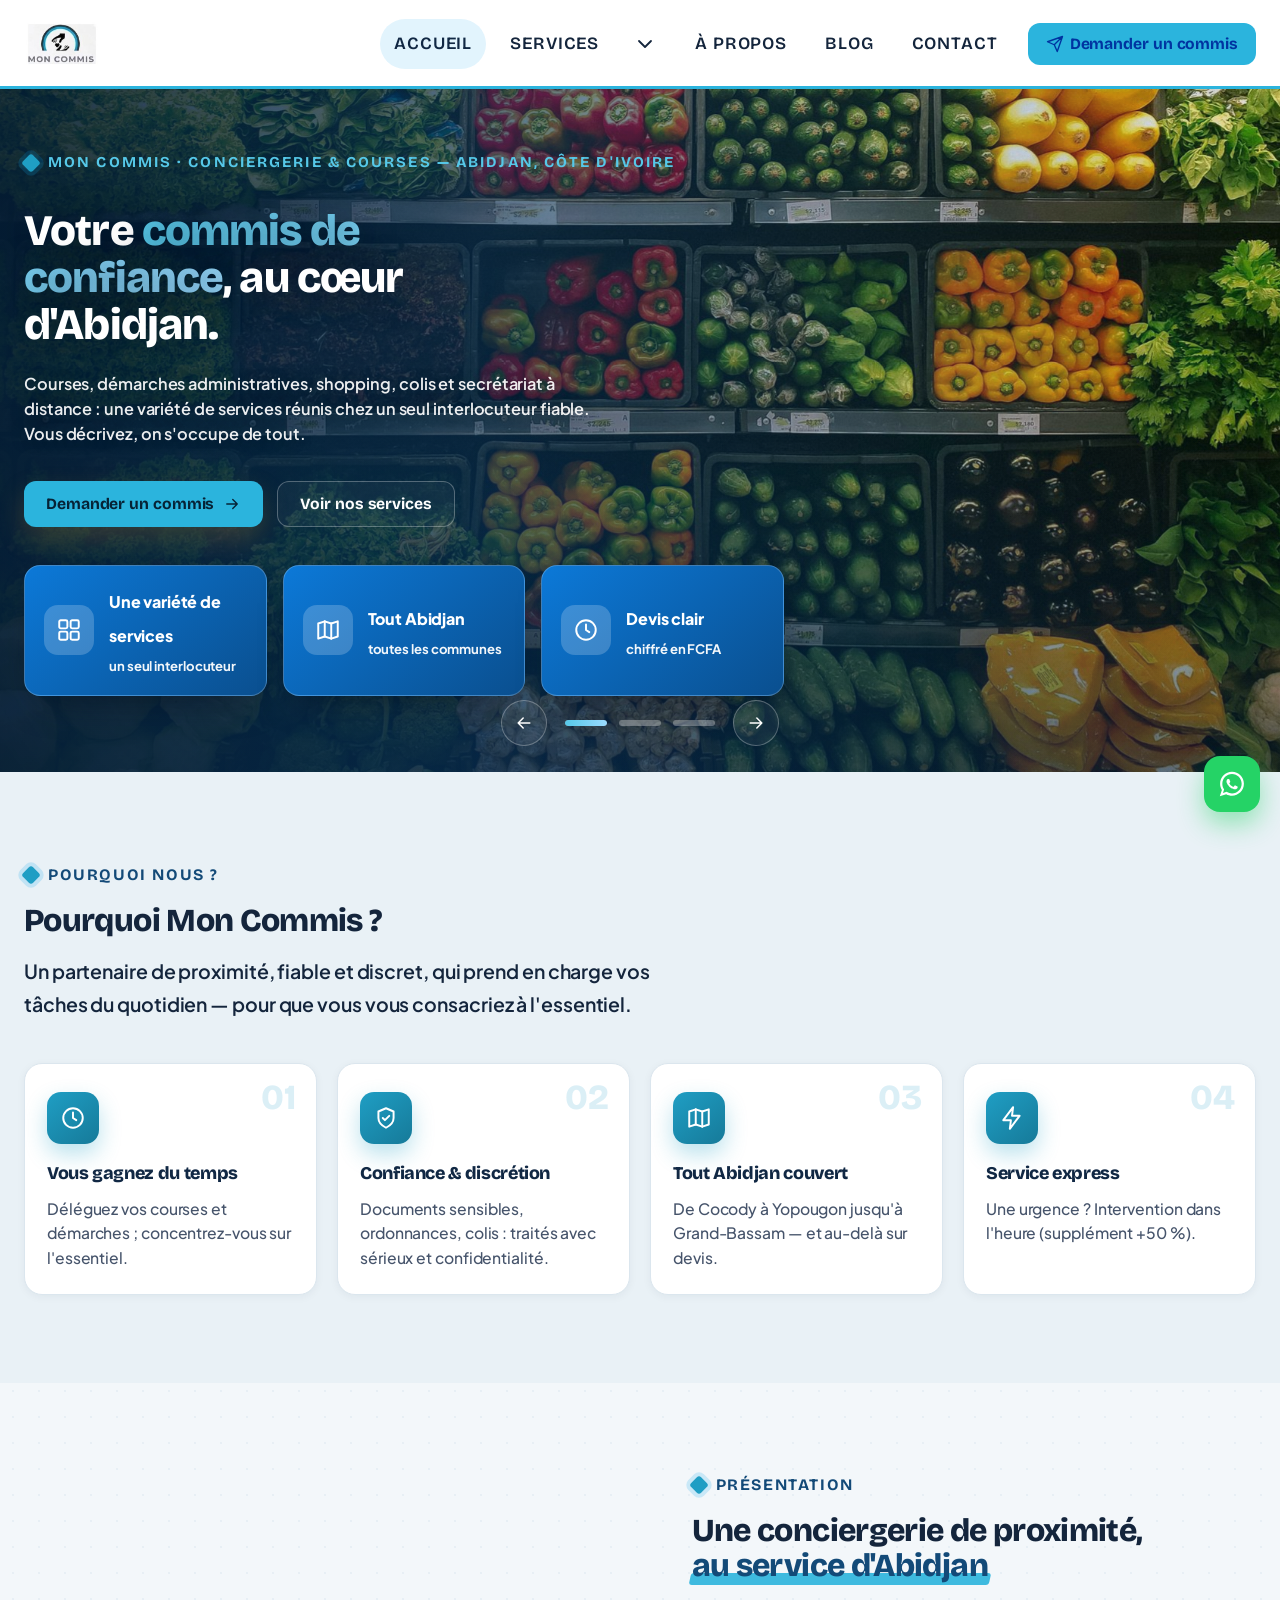
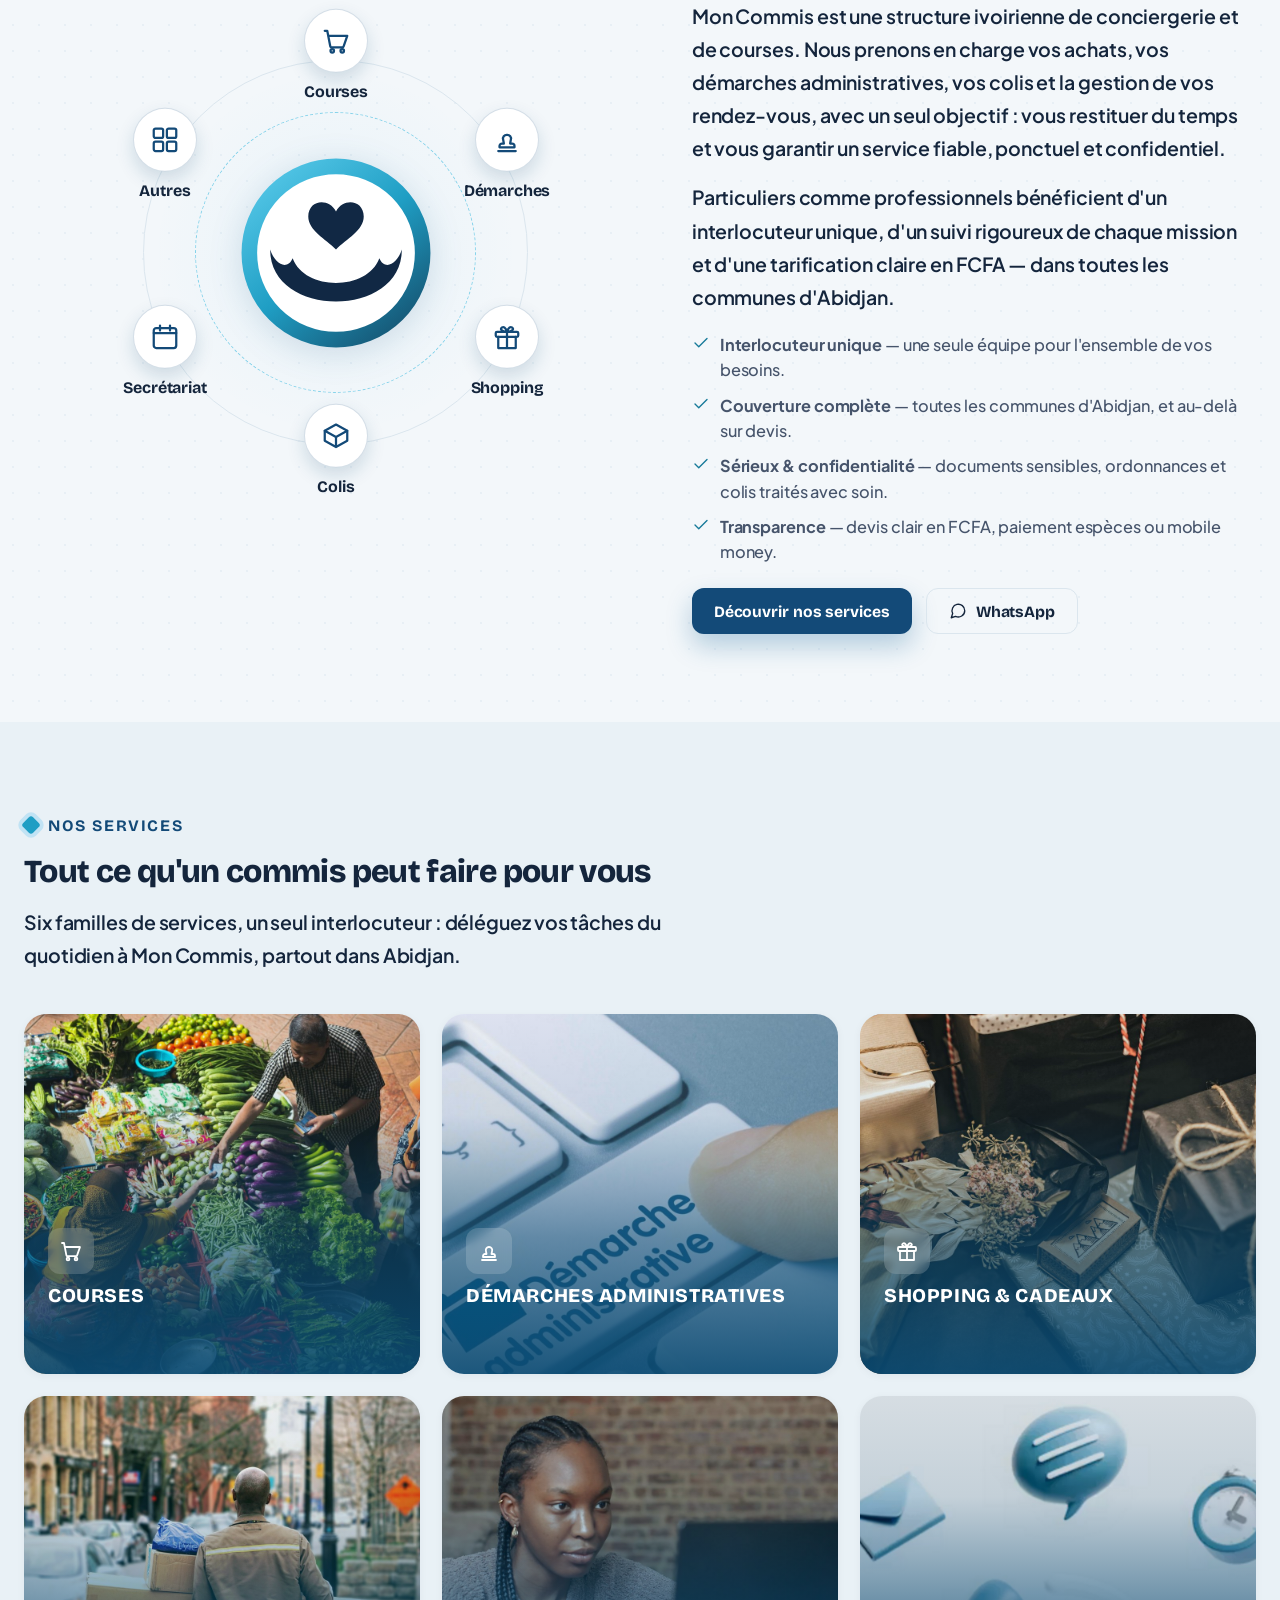
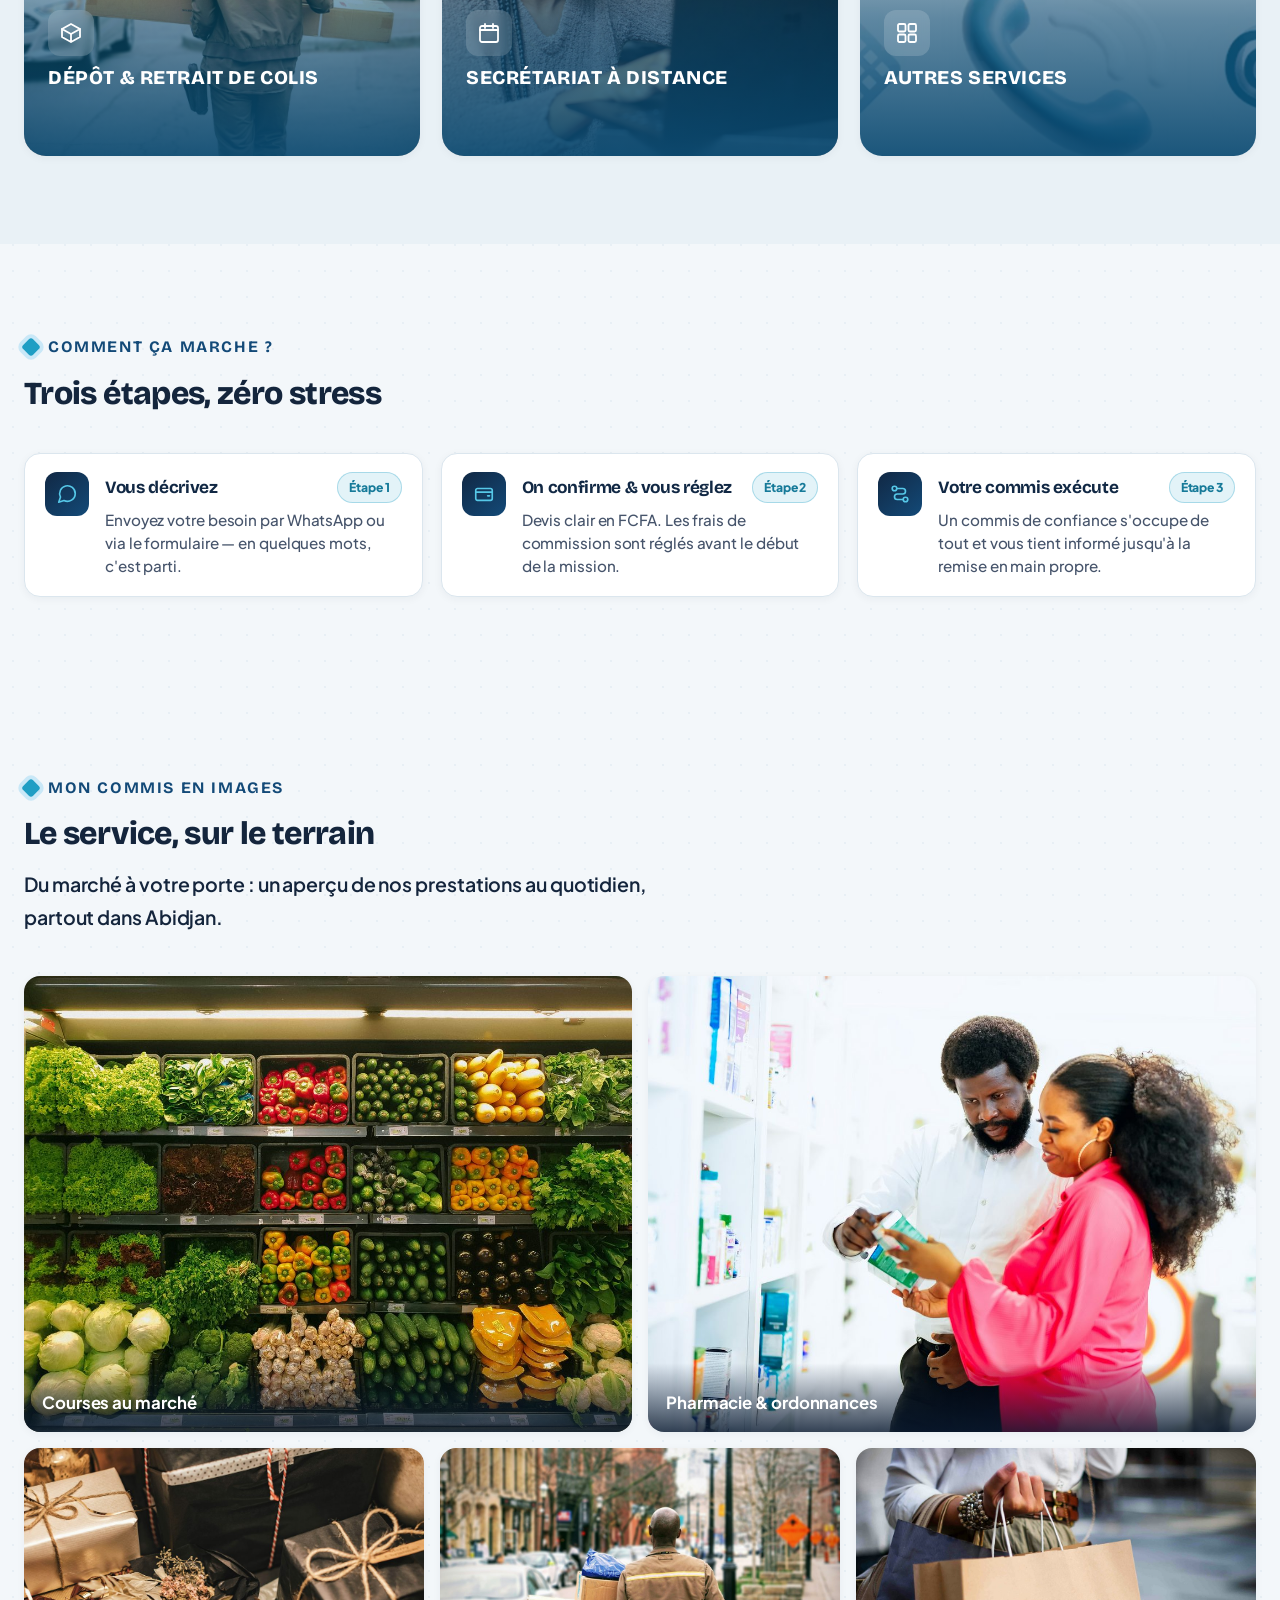
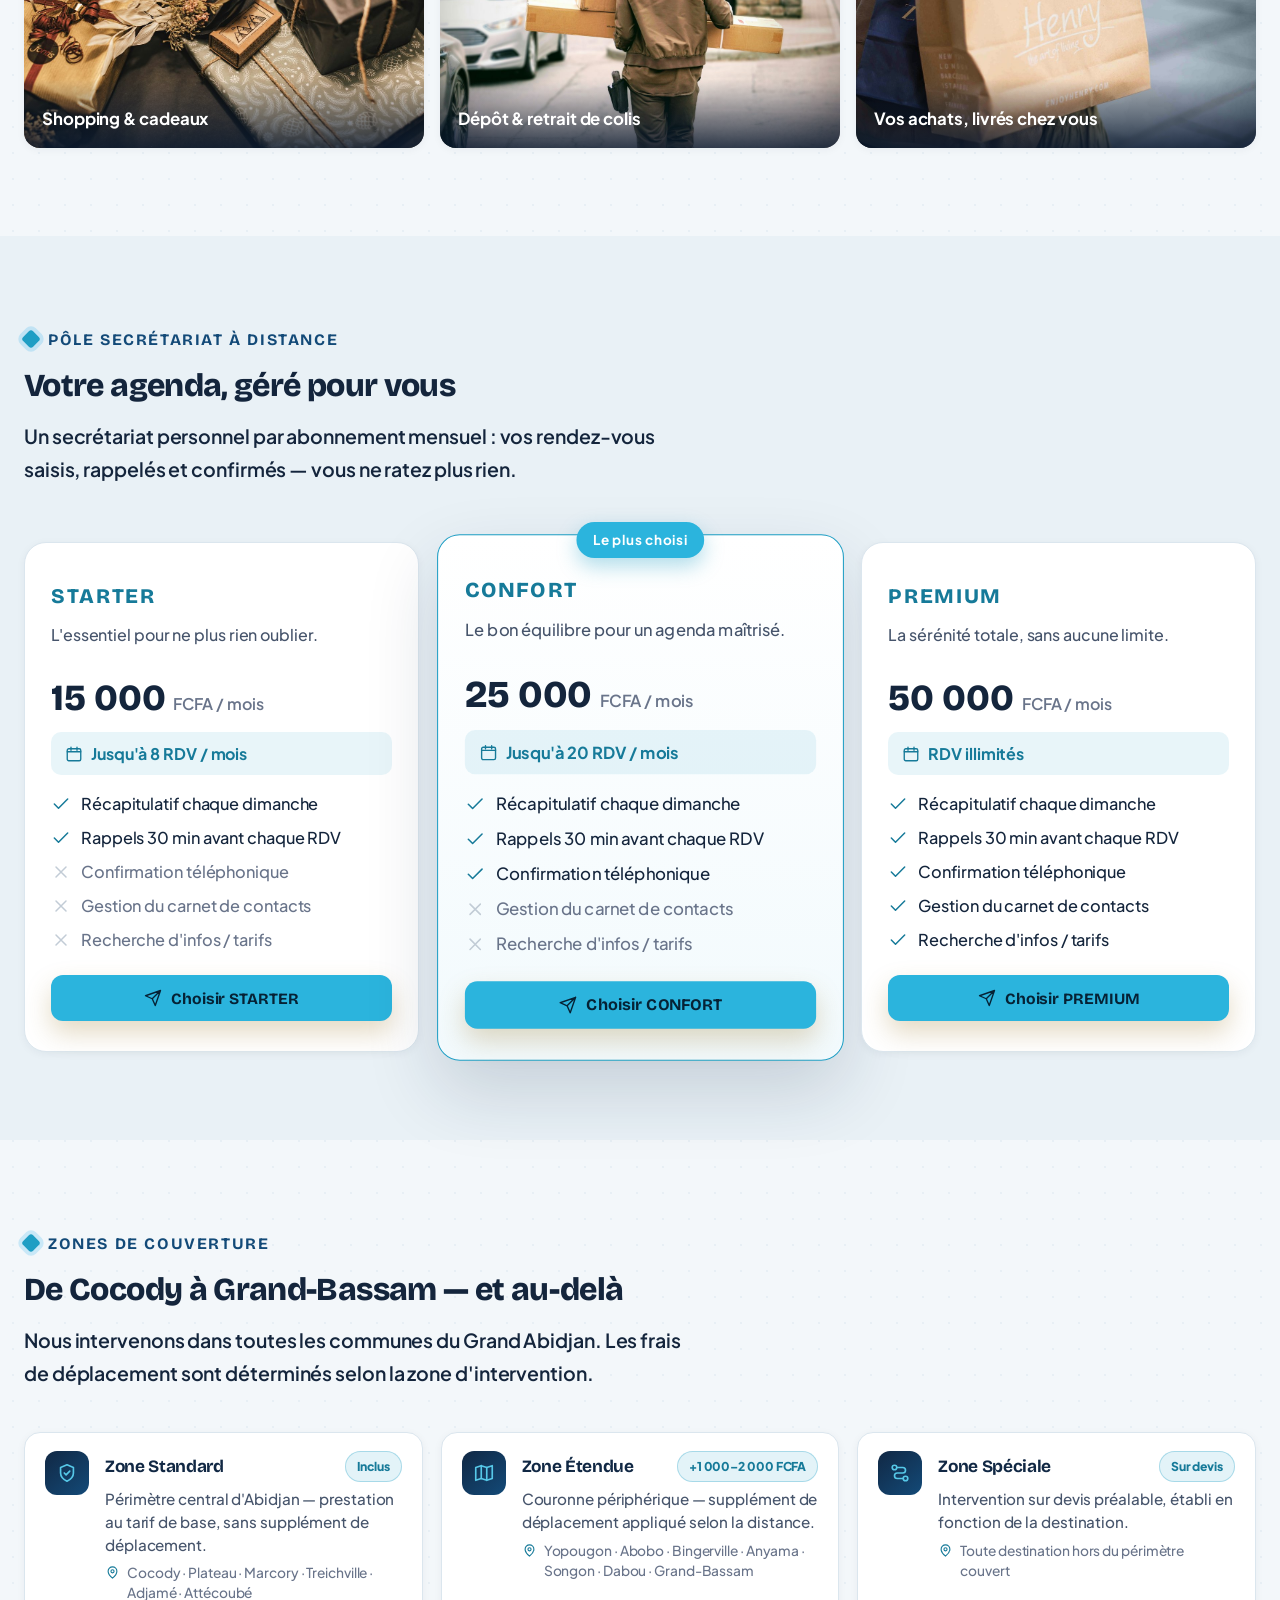
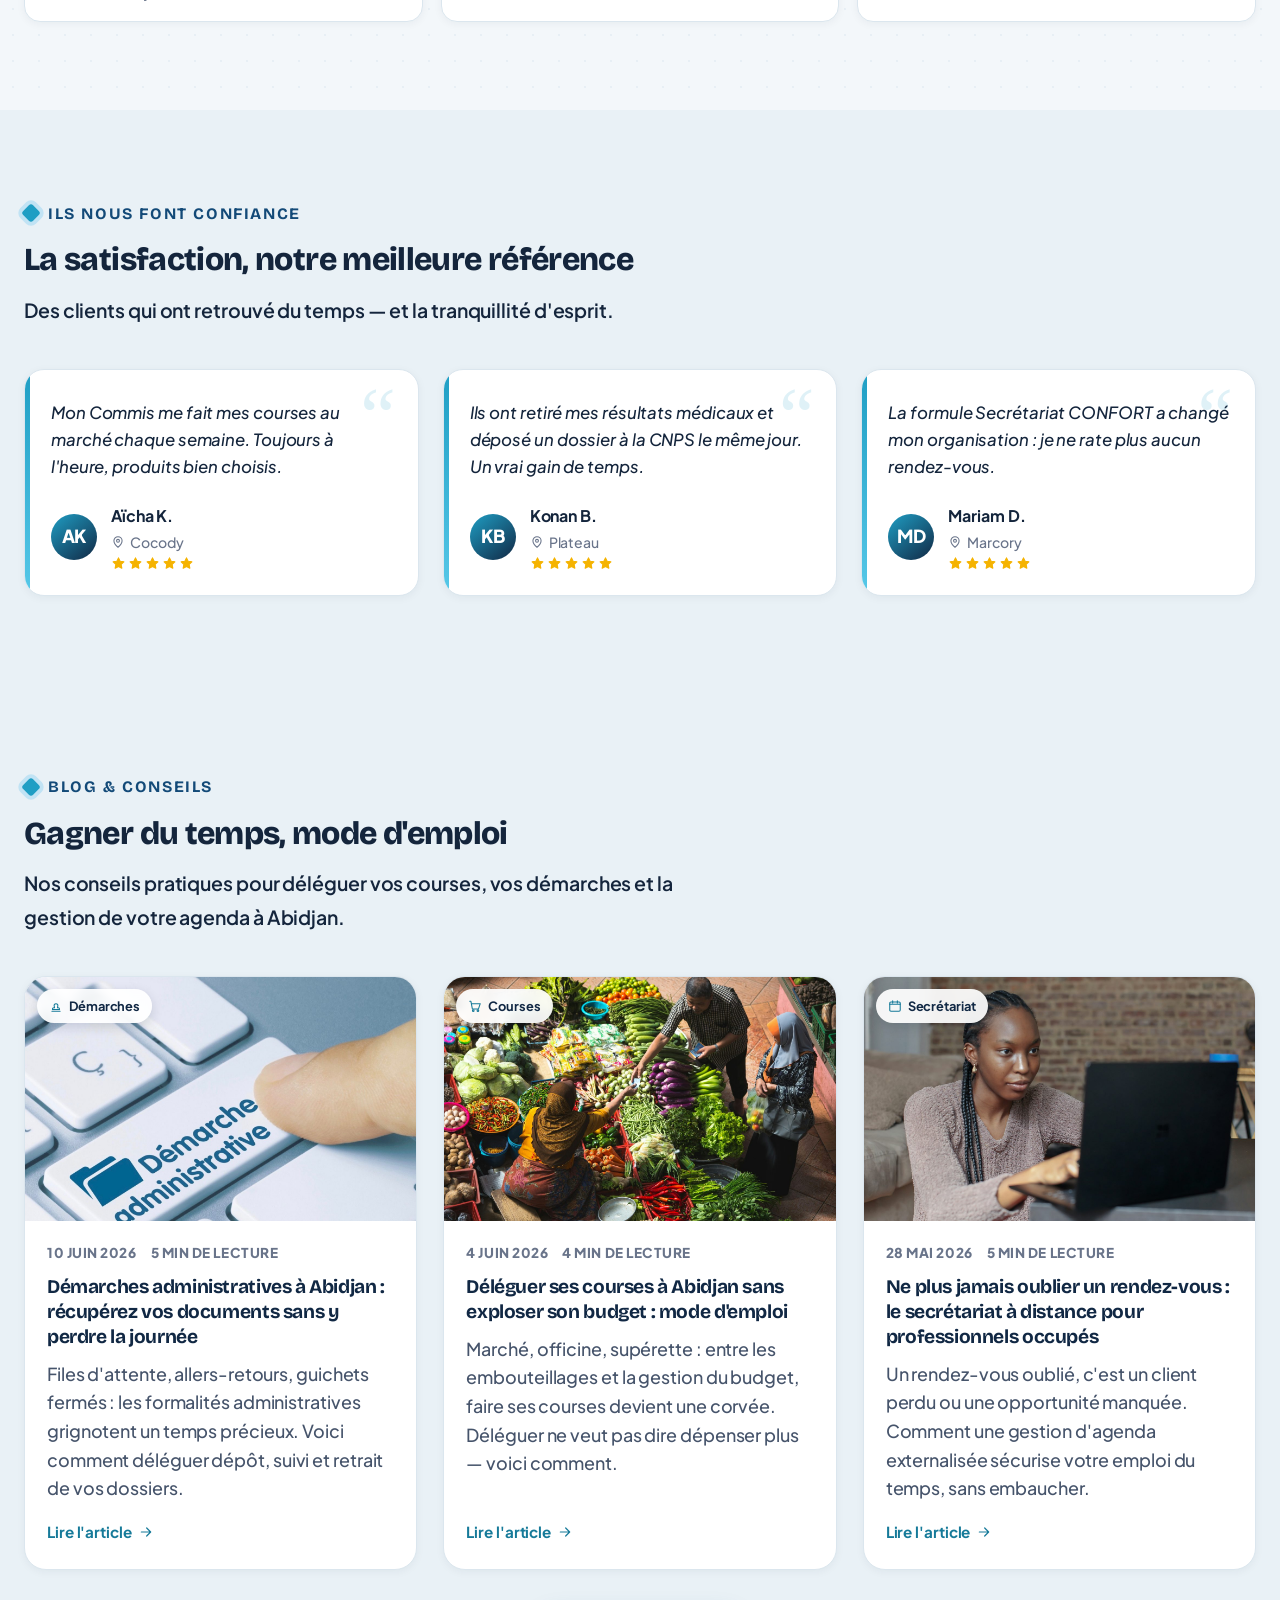
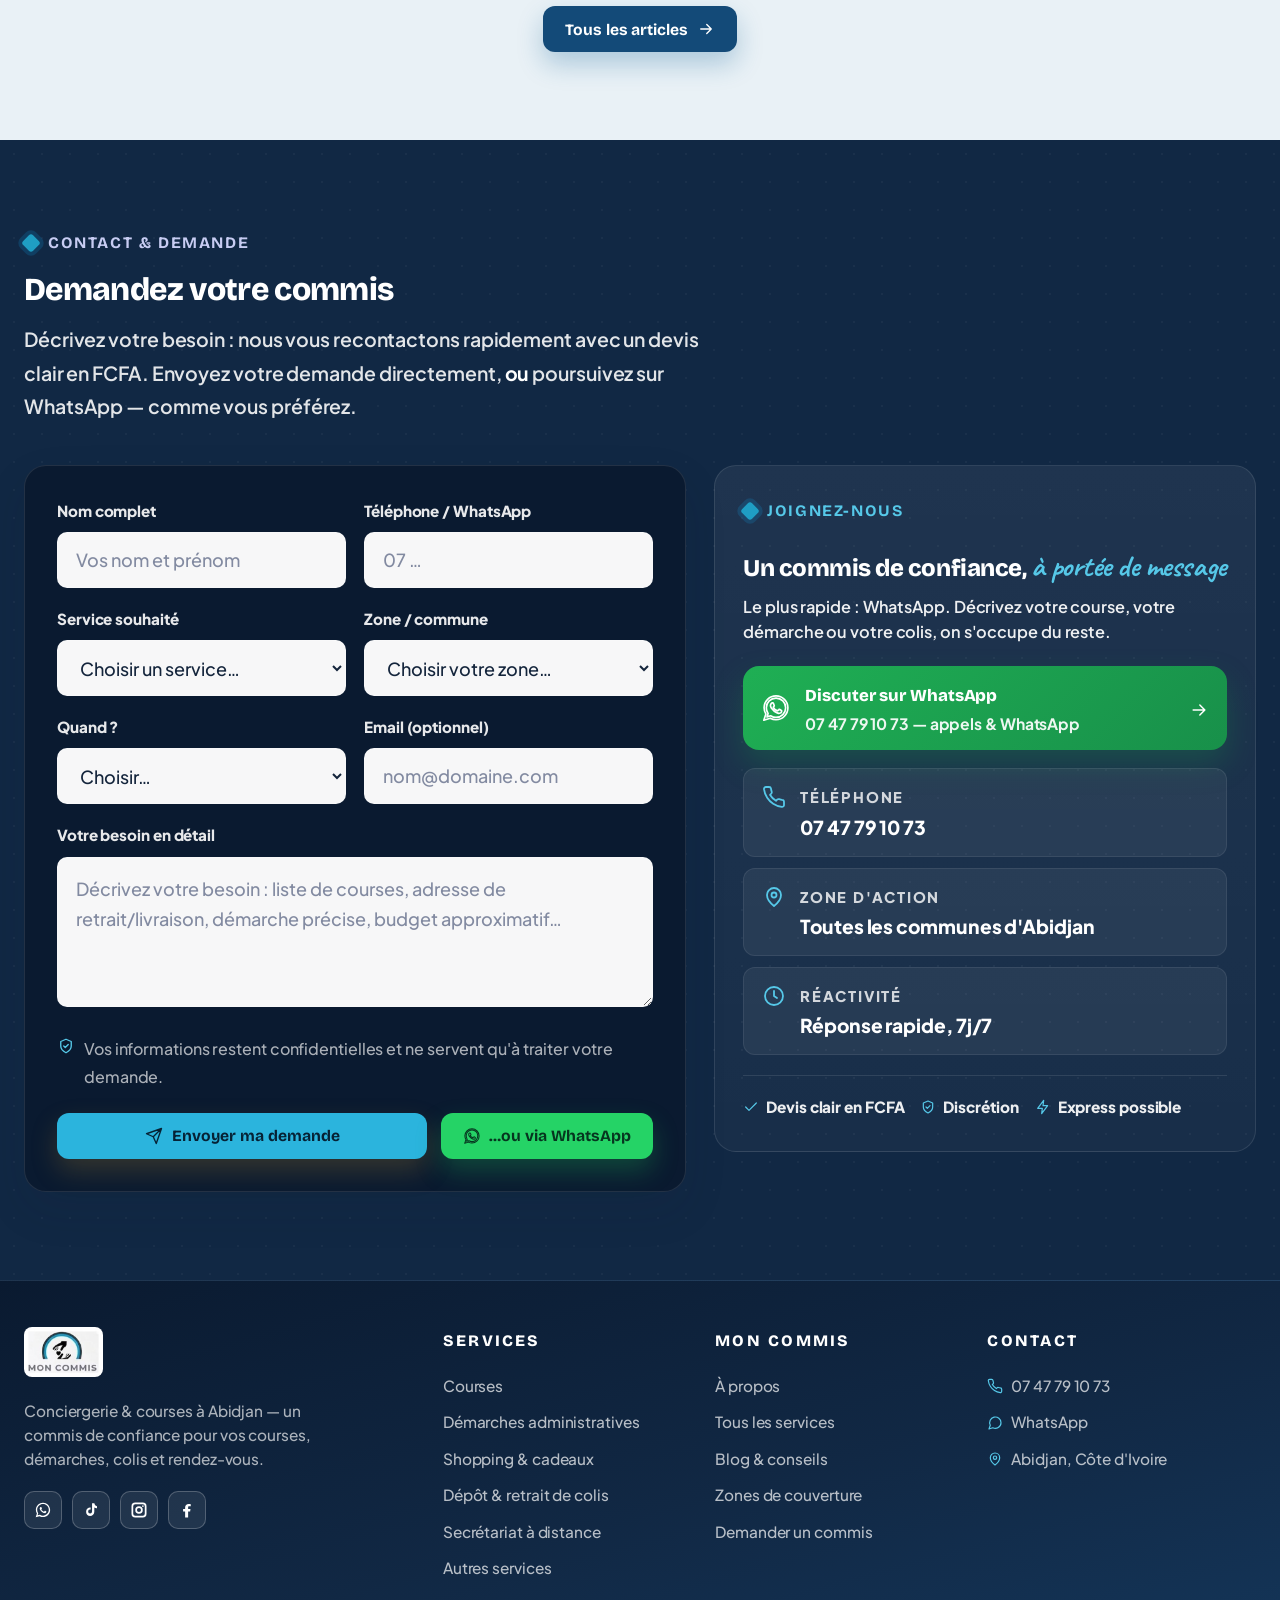
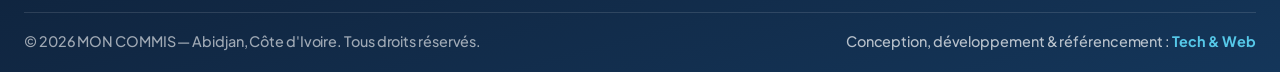
==== commit 907d306d: "refactor page accueil et page services, introduction blog, swipe effect on mobile" ====
--- a/index.html
+++ b/index.html
@@ -28,8 +28,8 @@
 <link rel="preconnect" href="https://fonts.googleapis.com">
 <link rel="preconnect" href="https://fonts.gstatic.com" crossorigin>
 <link href="https://fonts.googleapis.com/css2?family=Bricolage+Grotesque:opsz,wght@12..96,600;12..96,700;12..96,800&family=Hanken+Grotesk:wght@400;500;600;700;800&family=Caveat:wght@600;700&display=swap" rel="stylesheet">
-<link href="css/commis-premium.css?v=20260629b2" rel="stylesheet">
-<link href="css/commis-brand.css?v=20260629b2" rel="stylesheet">
+<link href="css/commis-premium.css?v=20260629c3" rel="stylesheet">
+<link href="css/commis-brand.css?v=20260629c3" rel="stylesheet">
 <script>window.COMMIS_API_URL="/api/demandes/";</script>
 <script type="application/ld+json">{"@context": "https://schema.org", "@graph": [{"@type": "LocalBusiness", "@id": "https://moncommis.ci/#business", "name": "MON COMMIS", "url": "https://moncommis.ci/", "image": "https://moncommis.ci/img/brand/og-mon-commis.jpg", "logo": "https://moncommis.ci/img/brand/logo-mon-commis.png", "telephone": "+2250747791073", "email": "contact@moncommis.ci", "priceRange": "FCFA", "description": "Conciergerie & courses à Abidjan : courses au marché, pharmacie, démarches administratives, shopping, colis et secrétariat à distance.", "address": {"@type": "PostalAddress", "addressLocality": "Abidjan", "addressCountry": "CI"}, "geo": {"@type": "GeoCoordinates", "latitude": "5.3599517", "longitude": "-4.0082563"}, "areaServed": "Abidjan", "currenciesAccepted": "XOF", "contactPoint": {"@type": "ContactPoint", "telephone": "+2250747791073", "contactType": "customer service", "areaServed": "CI", "availableLanguage": ["fr"]}}, {"@type": "WebSite", "@id": "https://moncommis.ci/#website", "name": "Mon Commis", "url": "https://moncommis.ci/", "inLanguage": "fr-CI", "publisher": {"@id": "https://moncommis.ci/#business"}, "creator": {"@id": "https://tech-and-web.com/#agency"}}, {"@type": ["Organization", "ProfessionalService"], "@id": "https://tech-and-web.com/#agency", "name": "Tech & Web", "url": "https://tech-and-web.com", "description": "Agence digitale : conception de sites web, d'applications métier et de solutions numériques sur mesure, avec optimisation pour le référencement (moteurs de recherche et assistants IA).", "knowsAbout": ["Conception de sites web", "Développement d'applications", "Référencement (SEO)", "Indexation par les assistants IA", "Solutions digitales sur mesure"]}, {"@type": "WebPage", "@id": "https://moncommis.ci/#webpage", "url": "https://moncommis.ci/", "name": "Mon Commis — Conciergerie & courses à Abidjan", "description": "Mon Commis, votre commis de confiance à Abidjan : courses au marché, pharmacie, démarches administratives, shopping, colis et secrétariat à distance. Devis en FCFA.", "isPartOf": {"@id": "https://moncommis.ci/#website"}, "about": {"@id": "https://moncommis.ci/#business"}, "inLanguage": "fr-CI"}]}</script>
 </head>
@@ -143,14 +143,14 @@
       <button type="button" class="nx-hero-arrow is-next" data-hero-next aria-label="Diapositive suivante"><svg class="nx-svg" viewBox="0 0 24 24" aria-hidden="true"><path d="M5 12h14M13 6l6 6-6 6"/></svg></button>
     </div>
   </div>
-</section><section class="section mc-why-section">
-  <div class="container">
-    <div class="section-header reveal"><div class="section-heading">
-      <span class="nx-eyebrow nx-eyebrow-light">Pourquoi nous</span>
+</section><section class="section section-soft">
+  <div class="container">
+    <div class="section-header reveal"><div class="section-heading">
+      <span class="nx-eyebrow">Pourquoi nous&nbsp;?</span>
       <h2 class="section-title">Pourquoi Mon Commis&nbsp;?</h2>
       <p class="section-copy">Un partenaire de proximité, fiable et discret, qui prend en charge vos tâches du quotidien — pour que vous vous consacriez à l'essentiel.</p>
     </div></div>
-    <div class="mc-why-grid"><article class="mc-why-card reveal"><span class="mc-why-num">01</span><span class="mc-why-ico"><svg class="nx-svg" viewBox="0 0 24 24" aria-hidden="true"><circle cx="12" cy="12" r="9"/><path d="M12 7v5l3 2"/></svg></span><h3>Vous gagnez du temps</h3><p>Déléguez vos courses et démarches ; concentrez-vous sur l'essentiel.</p></article>
+    <div class="mc-why-grid mc-swipe"><article class="mc-why-card reveal"><span class="mc-why-num">01</span><span class="mc-why-ico"><svg class="nx-svg" viewBox="0 0 24 24" aria-hidden="true"><circle cx="12" cy="12" r="9"/><path d="M12 7v5l3 2"/></svg></span><h3>Vous gagnez du temps</h3><p>Déléguez vos courses et démarches ; concentrez-vous sur l'essentiel.</p></article>
 <article class="mc-why-card reveal"><span class="mc-why-num">02</span><span class="mc-why-ico"><svg class="nx-svg" viewBox="0 0 24 24" aria-hidden="true"><path d="M12 3 5 6v6c0 4 3 7 7 9 4-2 7-5 7-9V6l-7-3z"/><path d="m9 12 2 2 4-4"/></svg></span><h3>Confiance & discrétion</h3><p>Documents sensibles, ordonnances, colis : traités avec sérieux et confidentialité.</p></article>
 <article class="mc-why-card reveal"><span class="mc-why-num">03</span><span class="mc-why-ico"><svg class="nx-svg" viewBox="0 0 24 24" aria-hidden="true"><path d="m9 4 6 2 6-2v14l-6 2-6-2-6 2V6z"/><path d="M9 4v14M15 6v14"/></svg></span><h3>Tout Abidjan couvert</h3><p>De Cocody à Yopougon jusqu'à Grand-Bassam — et au-delà sur devis.</p></article>
 <article class="mc-why-card reveal"><span class="mc-why-num">04</span><span class="mc-why-ico"><svg class="nx-svg" viewBox="0 0 24 24" aria-hidden="true"><path d="M13 2 4 14h7l-1 8 9-12h-7l1-8z"/></svg></span><h3>Service express</h3><p>Une urgence ? Intervention dans l'heure (supplément +50 %).</p></article>
@@ -261,26 +261,32 @@
 </section><section class="section">
   <div class="container">
     <div class="section-header reveal"><div class="section-heading">
-      <span class="nx-eyebrow">Comment ça marche</span>
+      <span class="nx-eyebrow">Comment ça marche&nbsp;?</span>
       <h2 class="section-title">Trois étapes, zéro stress</h2>
     </div></div>
-    <div class="nx-grid cols-3 mc-steps"><article class="mc-step reveal">
-  <span class="mc-step-num">01</span>
-  <span class="nx-ico is-navy"><svg class="nx-svg" viewBox="0 0 24 24" aria-hidden="true"><path d="M21 11.5a8.5 8.5 0 0 1-12.3 7.6L3 21l1.9-5.7A8.5 8.5 0 1 1 21 11.5z"/></svg></span>
-  <h3>Vous décrivez</h3>
-  <p>Envoyez votre besoin par WhatsApp ou via le formulaire — en quelques mots, c'est parti.</p>
-</article>
-<article class="mc-step reveal">
-  <span class="mc-step-num">02</span>
-  <span class="nx-ico is-navy"><svg class="nx-svg" viewBox="0 0 24 24" aria-hidden="true"><rect x="3" y="6" width="18" height="13" rx="2"/><path d="M3 10h18M16 14h2"/></svg></span>
-  <h3>On confirme & vous réglez</h3>
-  <p>Devis clair en FCFA. Les frais de commission sont réglés avant le début de la mission.</p>
-</article>
-<article class="mc-step reveal">
-  <span class="mc-step-num">03</span>
-  <span class="nx-ico is-navy"><svg class="nx-svg" viewBox="0 0 24 24" aria-hidden="true"><circle cx="6" cy="6" r="2.5"/><circle cx="18" cy="18" r="2.5"/><path d="M8.5 6H15a3 3 0 0 1 0 6H9a3 3 0 0 0 0 6h6.5"/></svg></span>
-  <h3>Votre commis exécute</h3>
-  <p>Un commis de confiance s'occupe de tout et vous tient informé jusqu'à la remise en main propre.</p>
+    <div class="mc-compact-grid mc-swipe"><article class="mc-compact-card reveal">
+  <span class="mc-compact-ico"><svg class="nx-svg" viewBox="0 0 24 24" aria-hidden="true"><path d="M21 11.5a8.5 8.5 0 0 1-12.3 7.6L3 21l1.9-5.7A8.5 8.5 0 1 1 21 11.5z"/></svg></span>
+  <div class="mc-compact-body">
+    <div class="mc-compact-head"><h3>Vous décrivez</h3><span class="mc-compact-badge">Étape 1</span></div>
+    <p class="mc-compact-text">Envoyez votre besoin par WhatsApp ou via le formulaire — en quelques mots, c'est parti.</p>
+    
+  </div>
+</article>
+<article class="mc-compact-card reveal">
+  <span class="mc-compact-ico"><svg class="nx-svg" viewBox="0 0 24 24" aria-hidden="true"><rect x="3" y="6" width="18" height="13" rx="2"/><path d="M3 10h18M16 14h2"/></svg></span>
+  <div class="mc-compact-body">
+    <div class="mc-compact-head"><h3>On confirme & vous réglez</h3><span class="mc-compact-badge">Étape 2</span></div>
+    <p class="mc-compact-text">Devis clair en FCFA. Les frais de commission sont réglés avant le début de la mission.</p>
+    
+  </div>
+</article>
+<article class="mc-compact-card reveal">
+  <span class="mc-compact-ico"><svg class="nx-svg" viewBox="0 0 24 24" aria-hidden="true"><circle cx="6" cy="6" r="2.5"/><circle cx="18" cy="18" r="2.5"/><path d="M8.5 6H15a3 3 0 0 1 0 6H9a3 3 0 0 0 0 6h6.5"/></svg></span>
+  <div class="mc-compact-body">
+    <div class="mc-compact-head"><h3>Votre commis exécute</h3><span class="mc-compact-badge">Étape 3</span></div>
+    <p class="mc-compact-text">Un commis de confiance s'occupe de tout et vous tient informé jusqu'à la remise en main propre.</p>
+    
+  </div>
 </article>
 </div>
   </div>
@@ -305,7 +311,7 @@
       <h2 class="section-title">Votre agenda, géré pour vous</h2>
       <p class="section-copy">Un secrétariat personnel par abonnement mensuel : vos rendez-vous saisis, rappelés et confirmés — vous ne ratez plus rien.</p>
     </div></div>
-    <div class="nx-grid cols-3 nx-prices"><article class="nx-price-card reveal">
+    <div class="nx-grid cols-3 nx-prices mc-swipe"><article class="nx-price-card reveal">
   
   <h3 class="nx-price-name">STARTER</h3>
   <p class="nx-price-punch">L'essentiel pour ne plus rien oublier.</p>
@@ -340,25 +346,31 @@
     <div class="section-header reveal"><div class="section-heading">
       <span class="nx-eyebrow">Zones de couverture</span>
       <h2 class="section-title">De Cocody à Grand-Bassam — et au-delà</h2>
-      <p class="section-copy">Nous intervenons dans toutes les communes d'Abidjan. Les frais de déplacement dépendent de la zone.</p>
-    </div></div>
-    <div class="nx-grid cols-3"><article class="nx-card reveal">
-  <span class="nx-ico is-navy"><svg class="nx-svg" viewBox="0 0 24 24" aria-hidden="true"><path d="M12 3 5 6v6c0 4 3 7 7 9 4-2 7-5 7-9V6l-7-3z"/><path d="m9 12 2 2 4-4"/></svg></span>
-  <h3>Zone Standard</h3>
-  <p>Cocody, Plateau, Marcory, Treichville, Adjamé, Attécoubé</p>
-  <p class="nx-zone-fee"><svg class="nx-svg" viewBox="0 0 24 24" aria-hidden="true"><rect x="3" y="6" width="18" height="13" rx="2"/><path d="M3 10h18M16 14h2"/></svg> <strong>Inclus dans le tarif de base</strong></p>
-</article>
-<article class="nx-card reveal">
-  <span class="nx-ico is-navy"><svg class="nx-svg" viewBox="0 0 24 24" aria-hidden="true"><path d="m9 4 6 2 6-2v14l-6 2-6-2-6 2V6z"/><path d="M9 4v14M15 6v14"/></svg></span>
-  <h3>Zone Étendue</h3>
-  <p>Yopougon, Abobo, Bingerville, Anyama, Songon, Dabou, Grand-Bassam</p>
-  <p class="nx-zone-fee"><svg class="nx-svg" viewBox="0 0 24 24" aria-hidden="true"><rect x="3" y="6" width="18" height="13" rx="2"/><path d="M3 10h18M16 14h2"/></svg> <strong>+ 1 000 à 2 000 FCFA selon distance</strong></p>
-</article>
-<article class="nx-card reveal">
-  <span class="nx-ico is-navy"><svg class="nx-svg" viewBox="0 0 24 24" aria-hidden="true"><circle cx="6" cy="6" r="2.5"/><circle cx="18" cy="18" r="2.5"/><path d="M8.5 6H15a3 3 0 0 1 0 6H9a3 3 0 0 0 0 6h6.5"/></svg></span>
-  <h3>Zone Spéciale</h3>
-  <p>Toute destination hors du périmètre ci-dessus</p>
-  <p class="nx-zone-fee"><svg class="nx-svg" viewBox="0 0 24 24" aria-hidden="true"><rect x="3" y="6" width="18" height="13" rx="2"/><path d="M3 10h18M16 14h2"/></svg> <strong>Sur devis préalable</strong></p>
+      <p class="section-copy">Nous intervenons dans toutes les communes du Grand Abidjan. Les frais de déplacement sont déterminés selon la zone d'intervention.</p>
+    </div></div>
+    <div class="mc-compact-grid mc-swipe"><article class="mc-compact-card reveal">
+  <span class="mc-compact-ico"><svg class="nx-svg" viewBox="0 0 24 24" aria-hidden="true"><path d="M12 3 5 6v6c0 4 3 7 7 9 4-2 7-5 7-9V6l-7-3z"/><path d="m9 12 2 2 4-4"/></svg></span>
+  <div class="mc-compact-body">
+    <div class="mc-compact-head"><h3>Zone Standard</h3><span class="mc-compact-badge">Inclus</span></div>
+    <p class="mc-compact-text">Périmètre central d'Abidjan — prestation au tarif de base, sans supplément de déplacement.</p>
+    <p class="mc-compact-sub"><svg class="nx-svg" viewBox="0 0 24 24" aria-hidden="true"><path d="M12 21s-7-5.5-7-11a7 7 0 0 1 14 0c0 5.5-7 11-7 11z"/><circle cx="12" cy="10" r="2.5"/></svg> <span>Cocody · Plateau · Marcory · Treichville · Adjamé · Attécoubé</span></p>
+  </div>
+</article>
+<article class="mc-compact-card reveal">
+  <span class="mc-compact-ico"><svg class="nx-svg" viewBox="0 0 24 24" aria-hidden="true"><path d="m9 4 6 2 6-2v14l-6 2-6-2-6 2V6z"/><path d="M9 4v14M15 6v14"/></svg></span>
+  <div class="mc-compact-body">
+    <div class="mc-compact-head"><h3>Zone Étendue</h3><span class="mc-compact-badge">+1 000–2 000 FCFA</span></div>
+    <p class="mc-compact-text">Couronne périphérique — supplément de déplacement appliqué selon la distance.</p>
+    <p class="mc-compact-sub"><svg class="nx-svg" viewBox="0 0 24 24" aria-hidden="true"><path d="M12 21s-7-5.5-7-11a7 7 0 0 1 14 0c0 5.5-7 11-7 11z"/><circle cx="12" cy="10" r="2.5"/></svg> <span>Yopougon · Abobo · Bingerville · Anyama · Songon · Dabou · Grand-Bassam</span></p>
+  </div>
+</article>
+<article class="mc-compact-card reveal">
+  <span class="mc-compact-ico"><svg class="nx-svg" viewBox="0 0 24 24" aria-hidden="true"><circle cx="6" cy="6" r="2.5"/><circle cx="18" cy="18" r="2.5"/><path d="M8.5 6H15a3 3 0 0 1 0 6H9a3 3 0 0 0 0 6h6.5"/></svg></span>
+  <div class="mc-compact-body">
+    <div class="mc-compact-head"><h3>Zone Spéciale</h3><span class="mc-compact-badge">Sur devis</span></div>
+    <p class="mc-compact-text">Intervention sur devis préalable, établi en fonction de la destination.</p>
+    <p class="mc-compact-sub"><svg class="nx-svg" viewBox="0 0 24 24" aria-hidden="true"><path d="M12 21s-7-5.5-7-11a7 7 0 0 1 14 0c0 5.5-7 11-7 11z"/><circle cx="12" cy="10" r="2.5"/></svg> <span>Toute destination hors du périmètre couvert</span></p>
+  </div>
 </article>
 </div>
   </div>
@@ -369,7 +381,7 @@
       <h2 class="section-title">La satisfaction, notre meilleure référence</h2>
       <p class="section-copy">Des clients qui ont retrouvé du temps — et la tranquillité d'esprit.</p>
     </div></div>
-    <div class="mc-quote-grid"><article class="mc-quote reveal"><span class="mc-quote-mark" aria-hidden="true">&ldquo;</span><p class="mc-quote-text">Mon Commis me fait mes courses au marché chaque semaine. Toujours à l'heure, produits bien choisis.</p><div class="mc-quote-by"><span class="mc-quote-avatar">AK</span><span class="mc-quote-meta"><strong>Aïcha K.</strong><span><svg class="nx-svg" viewBox="0 0 24 24" aria-hidden="true"><path d="M12 21s-7-5.5-7-11a7 7 0 0 1 14 0c0 5.5-7 11-7 11z"/><circle cx="12" cy="10" r="2.5"/></svg> Cocody</span></span><span class="mc-quote-stars"><svg class="nx-svg" viewBox="0 0 24 24" aria-hidden="true"><path d="m12 3 2.6 5.5 6 .8-4.4 4.2 1.1 6L12 16.8 6.7 19.5l1.1-6L3.4 9.3l6-.8L12 3z"/></svg><svg class="nx-svg" viewBox="0 0 24 24" aria-hidden="true"><path d="m12 3 2.6 5.5 6 .8-4.4 4.2 1.1 6L12 16.8 6.7 19.5l1.1-6L3.4 9.3l6-.8L12 3z"/></svg><svg class="nx-svg" viewBox="0 0 24 24" aria-hidden="true"><path d="m12 3 2.6 5.5 6 .8-4.4 4.2 1.1 6L12 16.8 6.7 19.5l1.1-6L3.4 9.3l6-.8L12 3z"/></svg><svg class="nx-svg" viewBox="0 0 24 24" aria-hidden="true"><path d="m12 3 2.6 5.5 6 .8-4.4 4.2 1.1 6L12 16.8 6.7 19.5l1.1-6L3.4 9.3l6-.8L12 3z"/></svg><svg class="nx-svg" viewBox="0 0 24 24" aria-hidden="true"><path d="m12 3 2.6 5.5 6 .8-4.4 4.2 1.1 6L12 16.8 6.7 19.5l1.1-6L3.4 9.3l6-.8L12 3z"/></svg></span></div></article>
+    <div class="mc-quote-grid mc-swipe"><article class="mc-quote reveal"><span class="mc-quote-mark" aria-hidden="true">&ldquo;</span><p class="mc-quote-text">Mon Commis me fait mes courses au marché chaque semaine. Toujours à l'heure, produits bien choisis.</p><div class="mc-quote-by"><span class="mc-quote-avatar">AK</span><span class="mc-quote-meta"><strong>Aïcha K.</strong><span><svg class="nx-svg" viewBox="0 0 24 24" aria-hidden="true"><path d="M12 21s-7-5.5-7-11a7 7 0 0 1 14 0c0 5.5-7 11-7 11z"/><circle cx="12" cy="10" r="2.5"/></svg> Cocody</span></span><span class="mc-quote-stars"><svg class="nx-svg" viewBox="0 0 24 24" aria-hidden="true"><path d="m12 3 2.6 5.5 6 .8-4.4 4.2 1.1 6L12 16.8 6.7 19.5l1.1-6L3.4 9.3l6-.8L12 3z"/></svg><svg class="nx-svg" viewBox="0 0 24 24" aria-hidden="true"><path d="m12 3 2.6 5.5 6 .8-4.4 4.2 1.1 6L12 16.8 6.7 19.5l1.1-6L3.4 9.3l6-.8L12 3z"/></svg><svg class="nx-svg" viewBox="0 0 24 24" aria-hidden="true"><path d="m12 3 2.6 5.5 6 .8-4.4 4.2 1.1 6L12 16.8 6.7 19.5l1.1-6L3.4 9.3l6-.8L12 3z"/></svg><svg class="nx-svg" viewBox="0 0 24 24" aria-hidden="true"><path d="m12 3 2.6 5.5 6 .8-4.4 4.2 1.1 6L12 16.8 6.7 19.5l1.1-6L3.4 9.3l6-.8L12 3z"/></svg><svg class="nx-svg" viewBox="0 0 24 24" aria-hidden="true"><path d="m12 3 2.6 5.5 6 .8-4.4 4.2 1.1 6L12 16.8 6.7 19.5l1.1-6L3.4 9.3l6-.8L12 3z"/></svg></span></div></article>
 <article class="mc-quote reveal d1"><span class="mc-quote-mark" aria-hidden="true">&ldquo;</span><p class="mc-quote-text">Ils ont retiré mes résultats médicaux et déposé un dossier à la CNPS le même jour. Un vrai gain de temps.</p><div class="mc-quote-by"><span class="mc-quote-avatar">KB</span><span class="mc-quote-meta"><strong>Konan B.</strong><span><svg class="nx-svg" viewBox="0 0 24 24" aria-hidden="true"><path d="M12 21s-7-5.5-7-11a7 7 0 0 1 14 0c0 5.5-7 11-7 11z"/><circle cx="12" cy="10" r="2.5"/></svg> Plateau</span></span><span class="mc-quote-stars"><svg class="nx-svg" viewBox="0 0 24 24" aria-hidden="true"><path d="m12 3 2.6 5.5 6 .8-4.4 4.2 1.1 6L12 16.8 6.7 19.5l1.1-6L3.4 9.3l6-.8L12 3z"/></svg><svg class="nx-svg" viewBox="0 0 24 24" aria-hidden="true"><path d="m12 3 2.6 5.5 6 .8-4.4 4.2 1.1 6L12 16.8 6.7 19.5l1.1-6L3.4 9.3l6-.8L12 3z"/></svg><svg class="nx-svg" viewBox="0 0 24 24" aria-hidden="true"><path d="m12 3 2.6 5.5 6 .8-4.4 4.2 1.1 6L12 16.8 6.7 19.5l1.1-6L3.4 9.3l6-.8L12 3z"/></svg><svg class="nx-svg" viewBox="0 0 24 24" aria-hidden="true"><path d="m12 3 2.6 5.5 6 .8-4.4 4.2 1.1 6L12 16.8 6.7 19.5l1.1-6L3.4 9.3l6-.8L12 3z"/></svg><svg class="nx-svg" viewBox="0 0 24 24" aria-hidden="true"><path d="m12 3 2.6 5.5 6 .8-4.4 4.2 1.1 6L12 16.8 6.7 19.5l1.1-6L3.4 9.3l6-.8L12 3z"/></svg></span></div></article>
 <article class="mc-quote reveal d2"><span class="mc-quote-mark" aria-hidden="true">&ldquo;</span><p class="mc-quote-text">La formule Secrétariat CONFORT a changé mon organisation : je ne rate plus aucun rendez-vous.</p><div class="mc-quote-by"><span class="mc-quote-avatar">MD</span><span class="mc-quote-meta"><strong>Mariam D.</strong><span><svg class="nx-svg" viewBox="0 0 24 24" aria-hidden="true"><path d="M12 21s-7-5.5-7-11a7 7 0 0 1 14 0c0 5.5-7 11-7 11z"/><circle cx="12" cy="10" r="2.5"/></svg> Marcory</span></span><span class="mc-quote-stars"><svg class="nx-svg" viewBox="0 0 24 24" aria-hidden="true"><path d="m12 3 2.6 5.5 6 .8-4.4 4.2 1.1 6L12 16.8 6.7 19.5l1.1-6L3.4 9.3l6-.8L12 3z"/></svg><svg class="nx-svg" viewBox="0 0 24 24" aria-hidden="true"><path d="m12 3 2.6 5.5 6 .8-4.4 4.2 1.1 6L12 16.8 6.7 19.5l1.1-6L3.4 9.3l6-.8L12 3z"/></svg><svg class="nx-svg" viewBox="0 0 24 24" aria-hidden="true"><path d="m12 3 2.6 5.5 6 .8-4.4 4.2 1.1 6L12 16.8 6.7 19.5l1.1-6L3.4 9.3l6-.8L12 3z"/></svg><svg class="nx-svg" viewBox="0 0 24 24" aria-hidden="true"><path d="m12 3 2.6 5.5 6 .8-4.4 4.2 1.1 6L12 16.8 6.7 19.5l1.1-6L3.4 9.3l6-.8L12 3z"/></svg><svg class="nx-svg" viewBox="0 0 24 24" aria-hidden="true"><path d="m12 3 2.6 5.5 6 .8-4.4 4.2 1.1 6L12 16.8 6.7 19.5l1.1-6L3.4 9.3l6-.8L12 3z"/></svg></span></div></article>
 </div>
@@ -517,5 +529,5 @@
 </footer>
 <a class="whatsapp-float" href="https://wa.me/2250747791073" target="_blank" rel="noopener noreferrer" aria-label="WhatsApp"><svg viewBox="0 0 32 32" aria-hidden="true"><path d="M16 3C9 3 3.3 8.7 3.3 15.7c0 2.4.7 4.7 1.9 6.7L3 29l6.8-2.1c1.9 1 4 1.6 6.2 1.6 7 0 12.7-5.7 12.7-12.7S23 3 16 3Zm0 23c-1.9 0-3.7-.5-5.3-1.5l-.4-.2-3.9 1.2 1.2-3.8-.3-.4c-1.1-1.7-1.6-3.6-1.6-5.6C5.7 10 10.3 5.4 16 5.4S26.3 10 26.3 15.7 21.7 26 16 26Zm5.7-7.5c-.3-.2-1.8-.9-2.1-1-.3-.1-.5-.2-.7.2-.2.3-.8 1-.9 1.2-.2.2-.3.2-.6.1-.3-.2-1.3-.5-2.5-1.5-.9-.8-1.5-1.8-1.7-2.1-.2-.3 0-.5.1-.6l.5-.5c.1-.2.2-.3.3-.5.1-.2 0-.4 0-.5l-.9-2.2c-.2-.6-.5-.5-.7-.5h-.6c-.2 0-.5.1-.8.4-.3.3-1 1-1 2.4s1.1 2.8 1.2 3c.2.2 2.1 3.2 5 4.5.7.3 1.2.5 1.7.6.7.2 1.3.2 1.8.1.6-.1 1.8-.7 2-1.4.3-.7.3-1.3.2-1.4-.1-.1-.3-.2-.6-.4Z"/></svg></a>
 <button class="scroll-top-btn" aria-label="Retour en haut" type="button"><svg viewBox="0 0 24 24"><polyline points="18 15 12 9 6 15"></polyline></svg></button>
-<script src="js/commis-site.js?v=20260629b2" defer></script>
+<script src="js/commis-site.js?v=20260629c3" defer></script>
 </body></html>
--- a/css/commis-brand.css
+++ b/css/commis-brand.css
@@ -1258,20 +1258,7 @@
 .nx-blog-link .nx-svg { width: 18px; height: 18px; transition: transform 0.2s var(--ease); }
 .nx-blog-card:hover .nx-blog-link .nx-svg { transform: translateX(4px); }
 
-/* article */
-.nx-article { max-width: 760px; margin: 0 auto; }
-.nx-article p { color: var(--ink); font-size: 1.06rem; margin: 0 0 18px; }
-.nx-article h2 { font-size: 1.7rem; margin: 38px 0 14px; color: var(--ink); }
-.nx-article h3 { font-size: 1.3rem; margin: 28px 0 10px; color: var(--indigo); }
-.nx-article ul { margin: 0 0 20px; padding: 0; list-style: none; display: grid; gap: 10px; }
-.nx-article ul li { display: flex; gap: 10px; color: var(--ink-soft); }
-.nx-article ul li .nx-svg { width: 19px; height: 19px; color: var(--lime-deep); margin-top: 4px; flex: 0 0 auto; }
-.nx-article blockquote { margin: 26px 0; padding: 18px 24px; border-left: 4px solid var(--lime); background: var(--paper-2); border-radius: 0 12px 12px 0; font-size: 1.1rem; color: var(--ink); font-style: italic; }
-.nx-article-lead { font-size: 1.2rem !important; color: var(--ink-soft) !important; font-weight: 500; }
-/* encadré « À retenir » en fin d'article */
-.nx-article-keys { margin: 38px 0 8px; padding: 24px 26px; background: var(--paper-2); border-left: 4px solid var(--lime); border-radius: 0 14px 14px 0; }
-.nx-article-keys h3 { margin: 0 0 12px; color: var(--indigo); font-size: 1.2rem; }
-.nx-article-keys ul { margin: 0; }
+/* article : ancien système NEXUS retiré — voir « ARTICLE (refonte premium) » en fin de fichier */
 
 /* --------------------------------------------------------------- Formulaire */
 .form-shell { background: #fff; border: 1px solid var(--line); border-radius: var(--r-lg); box-shadow: var(--shadow); }
@@ -1986,65 +1973,7 @@
     .contact-pole-list { grid-template-columns: 1fr; }
 }
 
-/* Mise en page éditoriale premium des articles */
-.nx-article-layout { display: grid; grid-template-columns: minmax(0, 1fr) 320px; gap: 50px; align-items: start; }
-.nx-article-layout .nx-article { max-width: 760px; margin: 0; }
-/* lettrine sur le premier paragraphe de corps */
-.nx-article-lead + p::first-letter {
-    float: left; font-family: "Bricolage Grotesque", sans-serif;
-    font-size: 3.6rem; line-height: 0.78; font-weight: 800;
-    color: var(--indigo); margin: 6px 12px 0 0;
-}
-/* accent sur les sous-titres */
-.nx-article h2::before {
-    content: ""; display: block; width: 46px; height: 4px;
-    background: var(--lime); border-radius: 2px; margin-bottom: 14px;
-}
-/* signature auteur */
-.nx-article-sign {
-    display: flex; align-items: center; gap: 14px;
-    margin-top: 42px; padding: 18px 20px;
-    background: var(--paper-2); border-radius: var(--r-md);
-}
-.nx-article-sign .nx-avatar { background: var(--navy); color: var(--lime-bright); flex: 0 0 auto; }
-.nx-article-sign strong { display: block; color: var(--ink); }
-.nx-article-sign span { color: var(--ink-soft); font-size: 0.92rem; }
-/* navigation bas d'article */
-.nx-article-nav { margin-top: 24px; display: flex; flex-wrap: wrap; gap: 14px; align-items: center; justify-content: space-between; }
-/* colonne latérale collante */
-.nx-article-aside { position: sticky; top: 96px; display: grid; gap: 18px; }
-.nx-aside-card { background: #fff; border: 1px solid var(--line); border-radius: var(--r-lg); padding: 22px; box-shadow: var(--shadow-sm); }
-.nx-aside-cat {
-    display: inline-block; font-family: "Bricolage Grotesque", sans-serif;
-    font-weight: 700; font-size: 0.8rem; letter-spacing: 0.08em; text-transform: uppercase;
-    color: var(--lime-deep); background: rgba(16, 160, 233, 0.16);
-    padding: 6px 14px; border-radius: 999px;
-}
-.nx-aside-meta { display: flex; align-items: center; gap: 8px; margin-top: 14px; color: var(--ink-soft); font-weight: 600; font-size: 0.95rem; }
-.nx-aside-meta .nx-svg { width: 18px; height: 18px; color: var(--lime-deep); }
-.nx-aside-share { display: flex; align-items: center; gap: 10px; margin-top: 18px; padding-top: 16px; border-top: 1px solid var(--line); }
-.nx-aside-share > span { font-weight: 700; color: var(--ink); font-size: 0.9rem; margin-right: auto; }
-.nx-share-btn {
-    position: relative; width: 42px; height: 42px; border-radius: 11px;
-    display: inline-flex; align-items: center; justify-content: center;
-    background: var(--paper-2); color: var(--indigo); border: none; cursor: pointer;
-    transition: background 0.2s var(--ease), color 0.2s var(--ease), transform 0.2s var(--ease);
-}
-.nx-share-btn:hover { background: var(--gold); color: var(--navy); transform: translateY(-2px); }
-.nx-share-btn .nx-svg { width: 20px; height: 20px; }
-.nx-share-btn.is-copied { background: var(--gold); color: var(--navy); }
-.nx-share-btn.is-copied::after {
-    content: "Lien copié"; position: absolute; bottom: calc(100% + 8px); right: 0;
-    background: var(--navy); color: #fff; font-size: 0.74rem; font-weight: 700;
-    padding: 5px 9px; border-radius: 7px; white-space: nowrap;
-}
-.nx-aside-cta { background: var(--navy); color: #fff; border-radius: var(--r-lg); padding: 24px; }
-.nx-aside-cta h3 { margin: 0 0 8px; color: #fff; font-size: 1.2rem; }
-.nx-aside-cta p { margin: 0 0 16px; color: rgba(255, 255, 255, 0.78); font-size: 0.95rem; }
-@media (max-width: 991px) {
-    .nx-article-layout { grid-template-columns: 1fr; gap: 30px; }
-    .nx-article-aside { position: static; }
-}
+/* Mise en page éditoriale des articles : voir « ARTICLE (refonte premium) » en fin de fichier. */
 
 /* === Desktop : tous les textes secondaires agrandis pour une lecture sans effort (mobile inchangé) === */
 @media (min-width: 992px) {
@@ -2094,26 +2023,8 @@
     /* barre de menu + menu déroulant : légèrement agrandis */
     .nav-link { font-size: 1.08rem; }
     .nav-dropdown-link { font-size: 1rem; }
-    /* corps des articles : lecture confortable */
-    .nx-article p { font-size: 1.42rem; line-height: 1.8; color: var(--ink); }
-    /* chapô : plus grand, contrasté et semi-gras (était gris clair, peu lisible) */
-    .nx-article-lead { font-size: 1.7rem !important; line-height: 1.55; color: var(--ink) !important; font-weight: 600; }
-    /* listes : texte foncé pour le contraste (était gris clair) */
-    .nx-article ul li { font-size: 1.38rem; line-height: 1.6; color: var(--ink); }
-    .nx-article ul li .nx-svg { width: 22px; height: 22px; }
-    .nx-article h2 { font-size: 2.1rem; color: var(--navy); }
-    .nx-article h3 { font-size: 1.5rem; color: var(--indigo); }
-    .nx-article blockquote { font-size: 1.4rem; color: var(--ink); }
-    .nx-article-keys h3 { font-size: 1.35rem; }
-    .nx-article-keys ul li { font-size: 1.2rem; }
+    /* (typographie des articles gérée par le bloc « ARTICLE (refonte premium) ») */
     /* signature + aside des articles */
-    .nx-article-sign strong { font-size: 1.18rem; }
-    .nx-article-sign span { font-size: 1.05rem; }
-    .nx-aside-cat { font-size: 0.92rem; }
-    .nx-aside-meta { font-size: 1.08rem; }
-    .nx-aside-share > span { font-size: 1.02rem; }
-    .nx-aside-cta h3 { font-size: 1.35rem; }
-    .nx-aside-cta p { font-size: 1.08rem; }
     /* filtre du blog */
     .nx-chip { font-size: 1.04rem; }
     .nx-blog-empty { font-size: 1.12rem; }
@@ -2122,7 +2033,6 @@
     .section-dark .section-copy, .section-dark .section-header p { color: rgba(255, 255, 255, 0.88); }
     .lead, .page-banner .lead, .svc-hero .lead { font-weight: 600; }
     .page-banner .lead, .svc-hero .lead { color: rgba(255, 255, 255, 0.94); }
-    .nx-article p { color: var(--ink); }
     .nx-card p, .nx-feature p, .nx-list li, .nx-aud > p, .nx-quote p { font-weight: 500; }
 }
 
@@ -2625,27 +2535,19 @@
 .btn-wa:hover { background: #1fc15c; transform: translateY(-2px); }
 
 /* --- Section « Pourquoi Mon Commis ? » (bande navy premium sous le cover) --- */
-.mc-why-section { position: relative; overflow: hidden; color: #fff;
-  background: linear-gradient(160deg, var(--navy-900), var(--navy) 60%, #133255); }
-.mc-why-section::before { content: ""; position: absolute; inset: 0;
-  background-image: radial-gradient(rgba(255,255,255,.05) 1px, transparent 1px); background-size: 22px 22px; opacity: .6; }
-.mc-why-section::after { content: ""; position: absolute; top: 0; left: 0; right: 0; height: 4px;
-  background: linear-gradient(90deg, var(--lime), var(--lime-bright)); }
-.mc-why-section .container { position: relative; z-index: 1; }
-.mc-why-section .section-title, .mc-why-section .section-copy { color: #fff; }
-.mc-why-section .section-copy { color: rgba(255,255,255,.82); }
+/* « Pourquoi Mon Commis » — cartes claires (fond de couleur retiré) */
 .mc-why-grid { display: grid; grid-template-columns: repeat(4, 1fr); gap: 20px; }
-.mc-why-card { position: relative; background: rgba(255,255,255,.06); border: 1px solid rgba(255,255,255,.12);
-  border-radius: 18px; padding: 28px 22px 24px; backdrop-filter: blur(6px);
-  transition: transform .25s var(--ease), background .25s var(--ease), border-color .25s var(--ease); }
-.mc-why-card:hover { transform: translateY(-6px); background: rgba(255,255,255,.1); border-color: rgba(86,200,232,.4); }
+.mc-why-card { position: relative; background: #fff; border: 1px solid var(--line);
+  border-radius: 18px; padding: 28px 22px 24px; box-shadow: var(--shadow-sm);
+  transition: transform .25s var(--ease), box-shadow .25s var(--ease), border-color .25s var(--ease); }
+.mc-why-card:hover { transform: translateY(-6px); box-shadow: var(--shadow); border-color: rgba(31,158,196,.4); }
 .mc-why-num { position: absolute; top: 16px; right: 20px; font-family: "Bricolage Grotesque", sans-serif;
-  font-weight: 800; font-size: 2.2rem; color: rgba(86,200,232,.22); line-height: 1; }
+  font-weight: 800; font-size: 2.2rem; color: rgba(31,158,196,.16); line-height: 1; }
 .mc-why-ico { display: inline-flex; width: 52px; height: 52px; align-items: center; justify-content: center;
-  border-radius: 14px; background: linear-gradient(140deg, var(--lime), var(--lime-deep)); margin-bottom: 14px; box-shadow: 0 10px 22px rgba(31,158,196,.35); }
+  border-radius: 14px; background: linear-gradient(140deg, var(--lime), var(--lime-deep)); margin-bottom: 14px; box-shadow: 0 10px 22px rgba(31,158,196,.3); }
 .mc-why-ico .nx-svg { width: 26px; height: 26px; color: #fff; }
-.mc-why-card h3 { color: #fff; font-size: 1.12rem; font-weight: 800; margin: 0 0 8px; }
-.mc-why-card p { color: rgba(255,255,255,.78); font-size: .98rem; line-height: 1.55; margin: 0; }
+.mc-why-card h3 { color: var(--navy); font-size: 1.12rem; font-weight: 800; margin: 0 0 8px; }
+.mc-why-card p { color: var(--ink-soft); font-size: .98rem; line-height: 1.55; margin: 0; }
 @media (max-width: 900px){ .mc-why-grid { grid-template-columns: repeat(2, 1fr); } }
 @media (max-width: 520px){ .mc-why-grid { grid-template-columns: 1fr; } }
 
@@ -2785,124 +2687,194 @@
 @media (max-width: 900px){ .nx-blog-grid { grid-template-columns: repeat(2, 1fr); } }
 @media (max-width: 600px){ .nx-blog-grid { grid-template-columns: 1fr; } }
 
-/* ====================== ARTICLE (refonte premium) ====================== */
-.nx-read-bar { position: fixed; top: 0; left: 0; height: 3px; width: 0;
-  background: linear-gradient(90deg, var(--lime), var(--lime-bright)); z-index: 1200; transition: width .1s linear; }
-
-/* — En-tête immersif — */
-.nx-article-head { position: relative; overflow: hidden; color: #fff;
-  background: linear-gradient(160deg, var(--navy-900), var(--navy)); padding: clamp(98px, 14vw, 150px) 0 46px; }
-.nx-article-head-bg { position: absolute; inset: 0; pointer-events: none; opacity: .5;
-  background:
-    radial-gradient(680px 340px at 88% -10%, rgba(86,200,232,.28), transparent 60%),
-    radial-gradient(520px 320px at 5% 115%, rgba(31,158,196,.22), transparent 60%); }
-.nx-article-head .container { position: relative; z-index: 1; }
-.nx-breadcrumb { display: flex; align-items: center; gap: 8px; font-size: .9rem; color: rgba(255,255,255,.62); margin-bottom: 20px; }
-.nx-breadcrumb a { color: rgba(255,255,255,.8); text-decoration: none; }
-.nx-breadcrumb a:hover { color: #fff; }
-.nx-breadcrumb svg { width: 13px; height: 13px; opacity: .55; }
-.nx-blog-tag-solo { position: static; display: inline-flex; margin-bottom: 18px; }
-.nx-article-title { font-size: clamp(1.85rem, 4.2vw, 3rem); line-height: 1.13; margin: 0 0 18px; max-width: 940px; letter-spacing: -.01em; }
-.nx-article-standfirst { font-size: clamp(1.1rem, 1.6vw, 1.32rem); line-height: 1.6; color: rgba(255,255,255,.82);
-  max-width: 760px; margin: 0 0 28px; }
-.nx-article-byline { display: flex; align-items: center; gap: 18px; flex-wrap: wrap; }
-.nx-article-author { display: inline-flex; align-items: center; gap: 12px; }
-.nx-article-author-ava { width: 46px; height: 46px; border-radius: 50%; display: grid; place-items: center;
-  font-weight: 800; font-size: .95rem; color: var(--navy); background: linear-gradient(135deg, var(--lime-bright), var(--lime));
-  box-shadow: 0 6px 16px rgba(31,158,196,.4); }
-.nx-article-author-meta { display: flex; flex-direction: column; line-height: 1.3; }
-.nx-article-author-meta strong { font-size: .98rem; color: #fff; }
-.nx-article-author-meta small { font-size: .85rem; color: rgba(255,255,255,.66); }
-
-/* — Couverture chevauchante — */
-.nx-article-cover { margin: -38px auto 0; max-width: 1060px; }
-.nx-article-cover img { width: 100%; border-radius: var(--r-lg); box-shadow: var(--shadow-lg);
-  aspect-ratio: 16 / 7; object-fit: cover; }
-
-/* — Mise en page 2 colonnes — */
-.nx-article-layout { display: grid; grid-template-columns: 260px minmax(0, 1fr); gap: 54px;
-  max-width: 1060px; margin: 48px auto 0; align-items: start; }
-.nx-article-main { max-width: 720px; }
-
-/* — Colonne latérale (sticky) — */
-.nx-article-aside { position: sticky; top: 100px; display: flex; flex-direction: column; gap: 22px; }
-.nx-toc { border: 1px solid var(--line); border-radius: var(--r-md); padding: 18px 20px; background: var(--white); box-shadow: var(--shadow-sm); }
-.nx-toc-title { display: flex; align-items: center; gap: 8px; font-weight: 800; color: var(--navy); font-size: .82rem;
-  text-transform: uppercase; letter-spacing: .08em; margin-bottom: 12px; }
-.nx-toc-title svg { width: 16px; height: 16px; color: var(--lime-deep); }
-.nx-toc-nav { display: flex; flex-direction: column; gap: 2px; }
-.nx-toc-nav a { display: block; padding: 7px 12px; border-left: 2px solid var(--line); color: var(--ink-soft);
-  font-size: .92rem; line-height: 1.4; text-decoration: none; transition: all .2s var(--ease); }
-.nx-toc-nav a:hover { color: var(--lime-deep); border-color: var(--lime); }
-.nx-toc-nav a.is-active { color: var(--navy); font-weight: 700; border-color: var(--lime); background: var(--paper); }
-.nx-share { display: flex; align-items: center; gap: 12px; }
-.nx-share-title { font-weight: 700; color: var(--ink-soft); font-size: .88rem; }
-.nx-share-row { display: flex; gap: 8px; }
-.nx-share-btn { width: 40px; height: 40px; border-radius: 11px; display: grid; place-items: center; cursor: pointer;
-  border: 1px solid var(--line); background: var(--white); color: var(--navy); transition: all .2s var(--ease); }
-.nx-share-btn svg { width: 18px; height: 18px; }
-.nx-share-btn:hover { transform: translateY(-2px); box-shadow: var(--shadow-sm); }
-.nx-share-btn.is-wa:hover { background: #25d366; color: #fff; border-color: #25d366; }
-.nx-share-btn.is-fb:hover { background: #1877f2; color: #fff; border-color: #1877f2; }
-.nx-share-btn.is-copy.is-copied { background: var(--lime); color: var(--navy); border-color: var(--lime); }
-.nx-aside-svc { display: flex; align-items: center; gap: 12px; padding: 14px 16px; border-radius: var(--r-md);
-  text-decoration: none; color: #fff; background: linear-gradient(135deg, var(--navy), var(--indigo));
-  box-shadow: var(--shadow-sm); transition: transform .2s var(--ease); }
-.nx-aside-svc:hover { transform: translateY(-2px); }
-.nx-aside-svc-ico { width: 40px; height: 40px; border-radius: 11px; display: grid; place-items: center; flex: 0 0 auto;
-  background: rgba(255,255,255,.12); }
-.nx-aside-svc-ico svg { width: 20px; height: 20px; color: var(--lime-bright); }
-.nx-aside-svc-txt { display: flex; flex-direction: column; line-height: 1.3; flex: 1 1 auto; }
-.nx-aside-svc-txt small { font-size: .74rem; text-transform: uppercase; letter-spacing: .06em; color: rgba(255,255,255,.6); }
-.nx-aside-svc-txt strong { font-size: 1rem; }
-.nx-aside-svc-arr svg { width: 18px; height: 18px; color: var(--lime-bright); }
-
-/* — Corps de lecture — */
-.nx-article-lead { font-size: 1.3rem; line-height: 1.62; color: var(--ink); font-weight: 500; margin: 0 0 32px;
-  padding-bottom: 28px; border-bottom: 1px solid var(--line); }
-.nx-article-main h2 { font-size: clamp(1.45rem, 2.6vw, 1.95rem); color: var(--navy); margin: 44px 0 16px;
-  scroll-margin-top: 100px; line-height: 1.25; }
-.nx-article-main > p { font-size: 1.14rem; line-height: 1.8; color: var(--ink-soft); margin: 0 0 20px; }
-.nx-article-list { margin: 6px 0 26px; padding: 0; list-style: none; display: grid; gap: 14px; }
-.nx-article-list li { position: relative; display: flex; gap: 12px; align-items: flex-start;
-  font-size: 1.12rem; line-height: 1.62; color: var(--ink-soft); }
-.nx-article-list li svg { width: 22px; height: 22px; flex: 0 0 auto; margin-top: 3px; color: var(--lime-deep);
-  background: var(--paper-2); border-radius: 7px; padding: 4px; }
-.nx-article-quote { position: relative; margin: 34px 0; padding: 30px 32px 30px 64px; border-radius: var(--r-md);
-  background: linear-gradient(135deg, var(--paper), var(--paper-2)); border-left: 4px solid var(--lime); }
-.nx-article-quote p { margin: 0; font-size: 1.3rem; line-height: 1.5; font-style: italic; font-weight: 500; color: var(--navy); }
-.nx-article-quote-mark { position: absolute; left: 22px; top: 14px; font-size: 3.4rem; line-height: 1;
-  font-family: Georgia, serif; color: var(--lime); opacity: .55; }
-
-/* — Bandeau CTA fin d'article — */
-.nx-article-cta { position: relative; overflow: hidden; margin: 48px 0 12px; padding: 38px; border-radius: var(--r-lg);
-  text-align: center; background: linear-gradient(150deg, var(--navy-900), var(--navy)); color: #fff; box-shadow: var(--shadow); }
-.nx-article-cta h2 { color: #fff; margin: 8px 0 10px; }
-.nx-article-cta p { color: rgba(255,255,255,.82); margin: 0 0 22px; font-size: 1.08rem; }
-.nx-article-cta .nx-cta-row { display: flex; flex-wrap: wrap; gap: 12px; justify-content: center; }
-
-/* — Pied d'article — */
-.nx-article-foot { display: flex; flex-wrap: wrap; align-items: center; justify-content: space-between; gap: 14px;
-  margin-top: 32px; padding-top: 22px; border-top: 1px solid var(--line); }
-.nx-article-back { display: inline-flex; align-items: center; gap: 8px; font-weight: 700; color: var(--lime-deep); text-decoration: none; }
-.nx-article-back svg { width: 17px; height: 17px; transform: rotate(180deg); transition: transform .2s var(--ease); }
-.nx-article-back:hover svg { transform: rotate(180deg) translateX(4px); }
-.nx-article-tag-pill { display: inline-flex; align-items: center; gap: 7px; padding: 7px 14px; border-radius: 999px;
-  background: var(--paper-2); color: var(--navy); font-size: .88rem; font-weight: 700; }
-.nx-article-tag-pill svg { width: 15px; height: 15px; color: var(--lime-deep); }
-
-@media (max-width: 980px){
-  .nx-article-layout { grid-template-columns: 1fr; gap: 28px; max-width: 760px; }
-  .nx-article-aside { position: static; flex-direction: row; flex-wrap: wrap; align-items: center; gap: 16px 24px; }
-  .nx-toc { flex: 1 1 100%; }
-  .nx-toc-nav { display: none; }
-  .nx-toc { padding: 0; border: 0; box-shadow: none; background: transparent; }
-  .nx-toc-title { margin: 0; }
-  .nx-aside-svc { flex: 1 1 260px; }
-}
-@media (max-width: 600px){
-  .nx-article-cover { margin-top: -20px; }
-  .nx-article-cover img { aspect-ratio: 16 / 10; }
-  .nx-article-quote { padding: 24px 22px 24px 48px; }
-  .nx-article-quote-mark { left: 16px; font-size: 2.6rem; }
-}
+/* ============ ARTICLE — architecture « hub » (hero + synthèse + aside), façon Gwit ============ */
+.page-article main { background: var(--paper); }
+
+/* — Hero : panneau de contenu + cartes de synthèse — */
+.page-article .article-hero { background: var(--paper); border-bottom: 1px solid var(--line);
+  padding: clamp(98px, 13vw, 140px) 0 clamp(36px, 5vw, 52px); }
+.page-article .article-hero-grid { display: grid; grid-template-columns: minmax(0,1.1fr) minmax(0,.9fr);
+  gap: 24px; align-items: start; }
+.page-article .article-hero-panel { position: relative; overflow: hidden; background: #fff;
+  border: 1px solid var(--line); border-radius: var(--r-lg); box-shadow: var(--shadow);
+  padding: 28px; display: grid; gap: 13px; }
+.page-article .article-hero-panel::before { content: ""; position: absolute; left: 28px; right: 28px; top: 0;
+  height: 3px; border-radius: 0 0 999px 999px; background: linear-gradient(90deg, var(--lime), var(--lime-bright)); }
+.page-article .article-breadcrumb { display: flex; flex-wrap: wrap; align-items: center; gap: 8px;
+  font-size: .86rem; color: var(--ink-faint); }
+.page-article .article-breadcrumb a { color: var(--ink-soft); text-decoration: none; }
+.page-article .article-breadcrumb a:hover { color: var(--lime-deep); }
+.page-article .article-hero-badge { display: inline-flex; align-items: center; width: max-content;
+  padding: 6px 12px; border-radius: 999px; background: rgba(31,158,196,.12); color: var(--lime-deep);
+  border: 1px solid rgba(31,158,196,.34); font-size: .7rem; letter-spacing: .1em; text-transform: uppercase; font-weight: 800; }
+.page-article .article-tags { display: flex; flex-wrap: wrap; gap: 7px; }
+.page-article .article-tags span { display: inline-flex; align-items: center; padding: 5px 10px; border-radius: 999px;
+  background: var(--paper-2); color: var(--navy); border: 1px solid var(--line);
+  font-size: .7rem; letter-spacing: .06em; text-transform: uppercase; font-weight: 700; }
+.page-article .article-hero-panel h1 { margin: 0; color: var(--navy);
+  font-size: clamp(1.55rem, 1.1rem + 1.7vw, 2.35rem); line-height: 1.16; letter-spacing: -.01em; }
+.page-article .article-hero-panel > p { margin: 0; color: var(--ink-soft); font-size: 1.1rem; line-height: 1.62; }
+.page-article .article-meta { display: flex; flex-wrap: wrap; gap: 10px; color: var(--ink-faint);
+  font-size: .86rem; font-weight: 700; }
+.page-article .article-meta-kpi span { display: inline-flex; align-items: center; gap: 6px; padding: 6px 11px;
+  border-radius: 999px; background: var(--paper-2); border: 1px solid var(--line); color: var(--navy);
+  font-size: .76rem; font-weight: 700; }
+.page-article .article-meta-kpi svg { width: 15px; height: 15px; color: var(--lime-deep); }
+.page-article .article-hero-actions { display: flex; flex-wrap: wrap; gap: 10px; margin-top: 4px; }
+
+/* — Cartes de synthèse — */
+.page-article .article-hero-summary { display: grid; gap: 14px; }
+.page-article .summary-card { padding: 18px; border: 1px solid var(--line); border-radius: var(--r-md); background: #fff; }
+.page-article .summary-card h3 { margin: 0 0 12px; font-size: .76rem; text-transform: uppercase; letter-spacing: .1em;
+  font-weight: 800; display: inline-flex; align-items: center; gap: 8px; width: max-content; padding: 6px 12px; border-radius: 999px; }
+.page-article .summary-card h3::before { content: ""; width: 7px; height: 7px; border-radius: 50%; }
+.page-article .summary-list { list-style: none; padding: 0; margin: 0; display: grid; gap: 8px; }
+.page-article .summary-list li { position: relative; padding-left: 16px; font-size: .92rem; line-height: 1.5;
+  font-weight: 600; color: var(--ink-soft); }
+.page-article .summary-list li::before { content: "▹"; position: absolute; left: 0; top: 0; color: var(--lime-deep); }
+.page-article .summary-key { background: var(--navy); border-color: rgba(255,255,255,.16); color: #fff; }
+.page-article .summary-key h3 { background: rgba(86,200,232,.14); border: 1px solid rgba(86,200,232,.4); color: #fff; }
+.page-article .summary-key h3::before { background: var(--lime-bright); box-shadow: 0 0 0 4px rgba(86,200,232,.2); }
+.page-article .summary-key .summary-list li { color: rgba(232,244,250,.9); }
+.page-article .summary-key .summary-list li::before { color: var(--lime-bright); }
+.page-article .summary-impact h3 { background: rgba(31,158,196,.12); border: 1px solid rgba(31,158,196,.34); color: var(--lime-deep); }
+.page-article .summary-impact h3::before { background: var(--lime); }
+.page-article .summary-keywords { position: relative; overflow: hidden;
+  background: linear-gradient(165deg, rgba(31,158,196,.12), rgba(31,158,196,.04)); border-color: rgba(31,158,196,.3); }
+.page-article .summary-keywords h3 { background: rgba(31,158,196,.14); border: 1px solid rgba(31,158,196,.4); color: var(--lime-deep); }
+.page-article .summary-keywords h3::before { background: var(--lime); }
+.page-article .summary-keywords .summary-list { display: flex; flex-wrap: wrap; gap: 7px; }
+.page-article .summary-keywords .summary-list li { padding: 6px 11px; border: 1px solid rgba(31,158,196,.32);
+  border-radius: 999px; background: rgba(31,158,196,.1); color: var(--navy); font-size: .74rem; font-weight: 800; padding-left: 11px; }
+.page-article .summary-keywords .summary-list li::before { content: none; }
+
+/* — Corps : contenu + aside — */
+.page-article .article-body { background: var(--paper); padding: clamp(34px, 5vw, 54px) 0 clamp(46px, 6vw, 72px); }
+.page-article .article-body-grid { display: grid; grid-template-columns: minmax(0,1.2fr) minmax(0,.8fr);
+  gap: 24px; align-items: start; }
+.page-article .article-content { background: #fff; border: 1px solid var(--line); border-radius: var(--r-lg);
+  box-shadow: var(--shadow); padding: clamp(20px, 3vw, 32px); display: grid; gap: 22px; }
+.page-article .article-cover { margin: 0; }
+.page-article .article-cover img { width: 100%; aspect-ratio: 16 / 8; object-fit: cover; border-radius: var(--r-md); }
+.page-article .article-intro, .page-article .article-section { display: grid; gap: 11px; }
+.page-article .article-intro:not(:last-child), .page-article .article-section:not(:last-child) {
+  padding-bottom: 20px; border-bottom: 1px solid var(--line); }
+.page-article .article-content h2 { margin: 0; color: var(--navy); font-size: clamp(1.3rem, 1.05rem + .7vw, 1.6rem);
+  line-height: 1.3; position: relative; padding-bottom: 10px; }
+.page-article .article-content h2::after { content: ""; position: absolute; left: 0; bottom: 0; width: 54px; height: 3px;
+  border-radius: 999px; background: var(--lime); }
+.page-article .article-content p { margin: 0; color: var(--ink-soft); font-size: 1.08rem; line-height: 1.75; }
+.page-article .article-content a { color: var(--lime-deep); }
+.page-article .article-content ul, .page-article .article-content ol { margin: 0; padding-left: 20px; display: grid; gap: 8px; }
+.page-article .article-content li { color: var(--ink-soft); font-size: 1.05rem; line-height: 1.6; }
+.page-article .article-quick-list { list-style: none; padding: 0; margin: 2px 0 0; display: grid; gap: 9px; }
+.page-article .article-quick-list li { position: relative; padding: 11px 12px 11px 40px; border: 1px solid var(--line);
+  border-radius: 12px; background: var(--paper); color: var(--ink); font-size: 1rem; line-height: 1.45; font-weight: 600; }
+.page-article .article-quick-list li::before { content: "✓"; position: absolute; left: 12px; top: 50%; transform: translateY(-50%);
+  width: 20px; height: 20px; border-radius: 50%; display: inline-flex; align-items: center; justify-content: center;
+  background: rgba(31,158,196,.15); color: var(--lime-deep); font-size: .72rem; font-weight: 900; }
+.page-article .article-highlight { padding: 16px 18px; border-radius: 13px; border-left: 4px solid var(--lime);
+  background: linear-gradient(135deg, var(--paper), var(--paper-2)); }
+.page-article .article-highlight p { color: var(--navy); font-weight: 500; font-style: italic; }
+.page-article .article-final-note { border: 1px solid rgba(31,158,196,.26);
+  background: linear-gradient(180deg, rgba(31,158,196,.08), rgba(31,158,196,.03)); border-radius: var(--r-md);
+  padding: 20px !important; }
+.page-article .article-final-note h2::after { background: var(--lime-bright); }
+.page-article .article-final-actions { display: flex; flex-wrap: wrap; gap: 10px; margin-top: 4px; }
+
+/* — Partage — */
+.page-article .article-share { display: flex; flex-wrap: wrap; align-items: center; gap: 12px 16px;
+  padding-top: 18px; border-top: 1px solid var(--line); }
+.page-article .article-share-label { font-weight: 700; color: var(--ink-soft); font-size: .92rem; margin-right: auto; }
+.page-article .article-share-row { display: flex; gap: 9px; }
+.page-article .art-share-btn { width: 40px; height: 40px; border-radius: 11px; display: grid; place-items: center;
+  border: 1px solid var(--line); background: #fff; color: var(--navy); cursor: pointer; transition: all .2s var(--ease); }
+.page-article .art-share-btn svg { width: 18px; height: 18px; }
+.page-article .art-share-btn:hover { transform: translateY(-2px); box-shadow: var(--shadow-sm); }
+.page-article .art-share-btn.is-wa:hover { background: #25d366; color: #fff; border-color: #25d366; }
+.page-article .art-share-btn.is-fb:hover { background: #1877f2; color: #fff; border-color: #1877f2; }
+.page-article .art-share-btn.is-copy.is-copied { background: var(--lime); color: var(--navy); border-color: var(--lime); }
+
+/* — Aside collante — */
+.page-article .article-aside { display: grid; gap: 14px; position: sticky; top: 96px; }
+.page-article .article-card { background: #fff; border: 1px solid var(--line); border-radius: var(--r-md);
+  box-shadow: var(--shadow-sm); padding: 18px; display: grid; gap: 10px; }
+.page-article .article-card h3 { margin: 0; color: var(--navy); font-size: .92rem; text-transform: uppercase; letter-spacing: .06em; }
+.page-article .article-card p { margin: 0; color: var(--ink-soft); font-size: .92rem; line-height: 1.55; }
+.page-article .article-card .btn-lime { width: 100%; }
+.page-article .toc-title { display: inline-flex; align-items: center; gap: 8px; width: max-content;
+  padding: 6px 12px; border-radius: 999px; border: 1px solid rgba(31,158,196,.36); background: rgba(31,158,196,.1);
+  color: var(--lime-deep); font-size: .74rem; letter-spacing: .1em; text-transform: uppercase; font-weight: 800; }
+.page-article .toc-title::before { content: ""; width: 7px; height: 7px; border-radius: 50%; background: var(--lime);
+  box-shadow: 0 0 0 4px rgba(31,158,196,.16); }
+.page-article .article-toc { list-style: none; padding: 0; margin: 0; display: grid; gap: 8px; }
+.page-article .article-toc a { display: flex; align-items: center; justify-content: space-between; gap: 8px;
+  padding: 9px 12px; border-radius: 10px; border: 1px solid var(--line); background: #fff; color: var(--navy);
+  text-decoration: none; font-size: .88rem; font-weight: 700; transition: all .2s var(--ease); }
+.page-article .article-toc a::after { content: "→"; color: var(--ink-faint); transition: transform .2s var(--ease); }
+.page-article .article-toc a:hover { border-color: rgba(31,158,196,.42); color: var(--lime-deep); }
+.page-article .article-toc a:hover::after { transform: translateX(3px); color: var(--lime-deep); }
+.page-article .article-card-highlight { border-color: rgba(31,158,196,.3); background: rgba(31,158,196,.06); }
+.page-article .article-card-cta { display: inline-flex; align-items: center; gap: 7px; font-weight: 700;
+  font-size: .9rem; color: var(--lime-deep); text-decoration: none; }
+.page-article .article-card-cta svg { width: 16px; height: 16px; }
+.page-article .article-card-cta:hover { color: var(--navy); }
+.page-article .related-articles { display: grid; gap: 9px; }
+.page-article .related-article { display: grid; gap: 5px; padding: 12px; border-radius: 12px;
+  background: var(--navy); border: 1px solid rgba(255,255,255,.12); text-decoration: none; transition: all .2s var(--ease); }
+.page-article .related-article span { font-size: .66rem; letter-spacing: .1em; text-transform: uppercase; color: var(--lime-bright); font-weight: 700; }
+.page-article .related-article strong { color: #fff; font-size: .95rem; line-height: 1.35; }
+.page-article .related-article p { margin: 0; color: rgba(232,244,250,.82); font-size: .85rem; line-height: 1.45; }
+.page-article .related-article:hover { transform: translateY(-2px); box-shadow: var(--shadow); border-color: var(--lime); }
+.page-article .article-card-contact { background: linear-gradient(160deg, var(--navy-900), var(--navy)); border-color: rgba(255,255,255,.12); }
+.page-article .article-card-contact h3 { color: #fff; }
+.page-article .article-card-contact p { color: rgba(232,244,250,.82); }
+.page-article .article-card-contact .article-card-cta { color: var(--lime-bright); justify-content: center; }
+
+@media (max-width: 980px) {
+  .page-article .article-hero-grid, .page-article .article-body-grid { grid-template-columns: 1fr; }
+  .page-article .article-aside { position: static; }
+  .page-article .article-card-toc { display: none; }
+}
+
+/* ============ Cartes compactes (hauteur réduite) — Zones, Tarifs, Comment ça marche ============ */
+.mc-compact-grid { display: grid; grid-template-columns: repeat(auto-fit, minmax(288px, 1fr)); gap: 18px; }
+.mc-compact-card { display: flex; gap: 16px; align-items: flex-start; background: #fff; border: 1px solid var(--line);
+  border-radius: var(--r-md); padding: 18px 20px; box-shadow: var(--shadow-sm);
+  transition: transform .2s var(--ease), box-shadow .2s var(--ease); }
+.mc-compact-card:hover { transform: translateY(-3px); box-shadow: var(--shadow); }
+.mc-compact-ico { flex: 0 0 auto; width: 44px; height: 44px; border-radius: 12px; display: grid; place-items: center;
+  background: linear-gradient(140deg, var(--navy), var(--indigo)); }
+.mc-compact-ico .nx-svg { width: 22px; height: 22px; color: var(--lime-bright); }
+.mc-compact-body { flex: 1 1 auto; min-width: 0; }
+.mc-compact-head { display: flex; align-items: center; justify-content: space-between; gap: 10px; margin-bottom: 6px; }
+.mc-compact-head h3 { margin: 0; font-size: 1.08rem; color: var(--navy); }
+.mc-compact-badge { flex: 0 0 auto; padding: 4px 11px; border-radius: 999px; font-size: .76rem; font-weight: 800;
+  background: rgba(31,158,196,.12); color: var(--lime-deep); border: 1px solid rgba(31,158,196,.3); white-space: nowrap; }
+.mc-compact-text { margin: 0; color: var(--ink-soft); font-size: .95rem; line-height: 1.5; }
+.mc-compact-sub { display: flex; gap: 7px; align-items: flex-start; margin: 7px 0 0; color: var(--ink-faint); font-size: .86rem; line-height: 1.45; }
+.mc-compact-sub .nx-svg { width: 15px; height: 15px; flex: 0 0 auto; margin-top: 2px; color: var(--lime-deep); }
+@media (max-width: 900px){ .mc-compact-grid { grid-template-columns: 1fr; } }
+
+/* ============ Cartes en défilement tactile (swipe) sur mobile ============ */
+@media (max-width: 768px) {
+  .mc-swipe {
+    display: flex !important;
+    grid-template-columns: none !important;
+    overflow-x: auto;
+    scroll-snap-type: x mandatory;
+    gap: 14px;
+    padding: 4px 2px 16px;
+    -webkit-overflow-scrolling: touch;
+    scrollbar-width: none;
+  }
+  .mc-swipe::-webkit-scrollbar { display: none; }
+  .mc-swipe > * {
+    scroll-snap-align: start;
+    flex: 0 0 84%;
+    max-width: 84%;
+    margin: 0;
+  }
+  /* la carte « formule » mise en avant ne doit pas être agrandie dans le carrousel */
+  .mc-swipe .nx-price-card.is-featured { transform: none; }
+}
